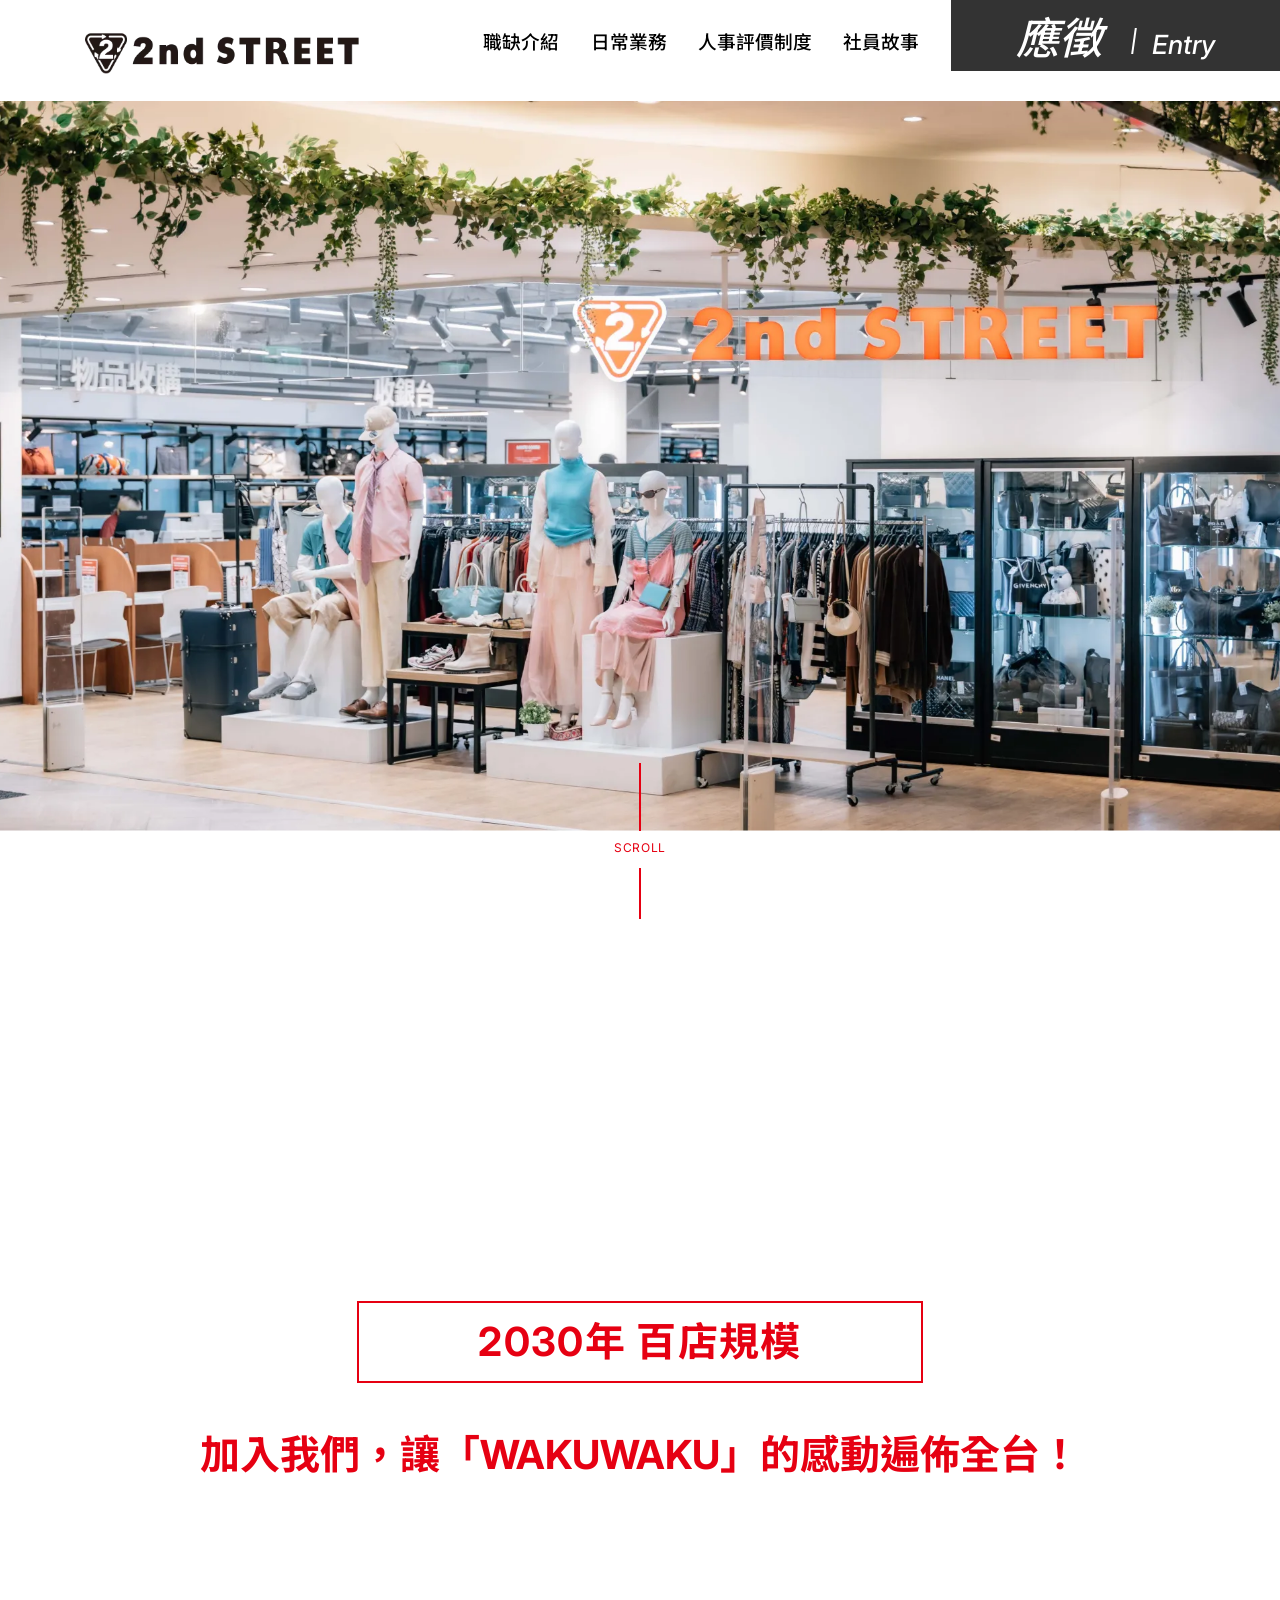
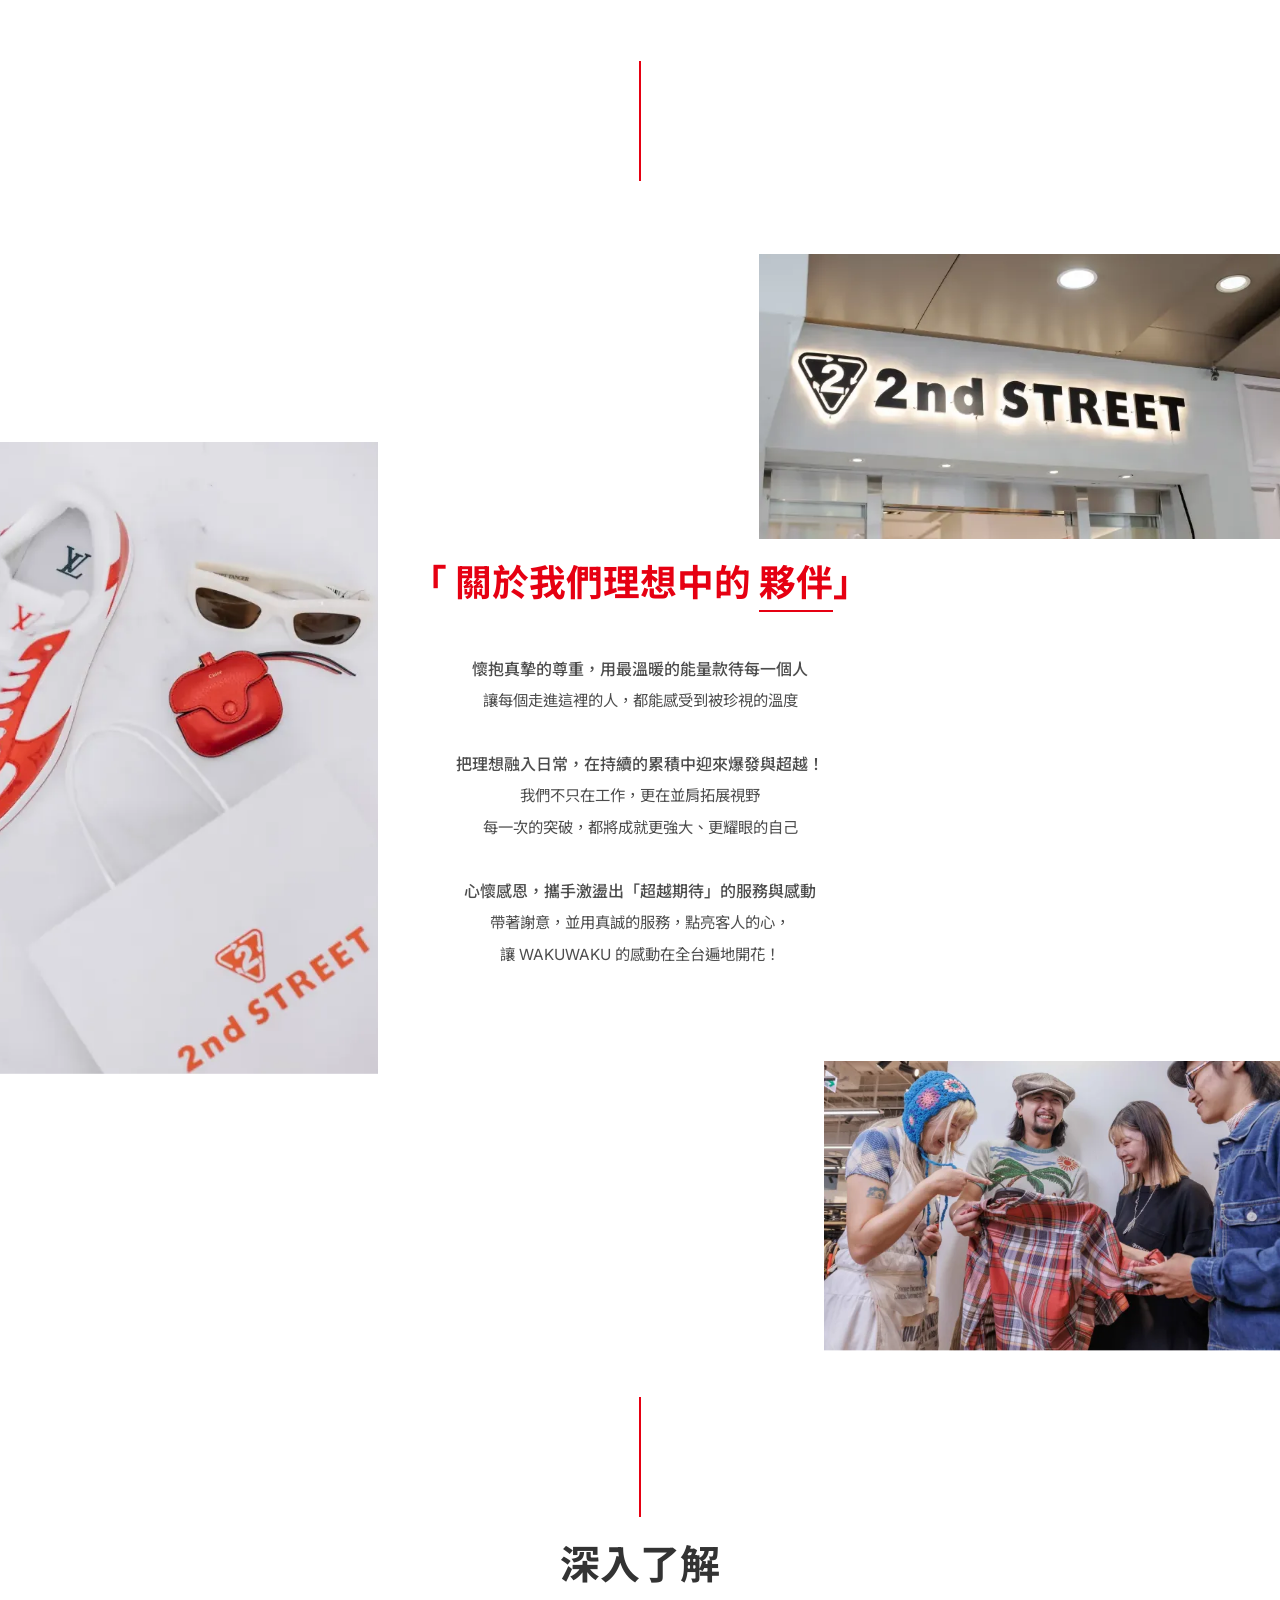
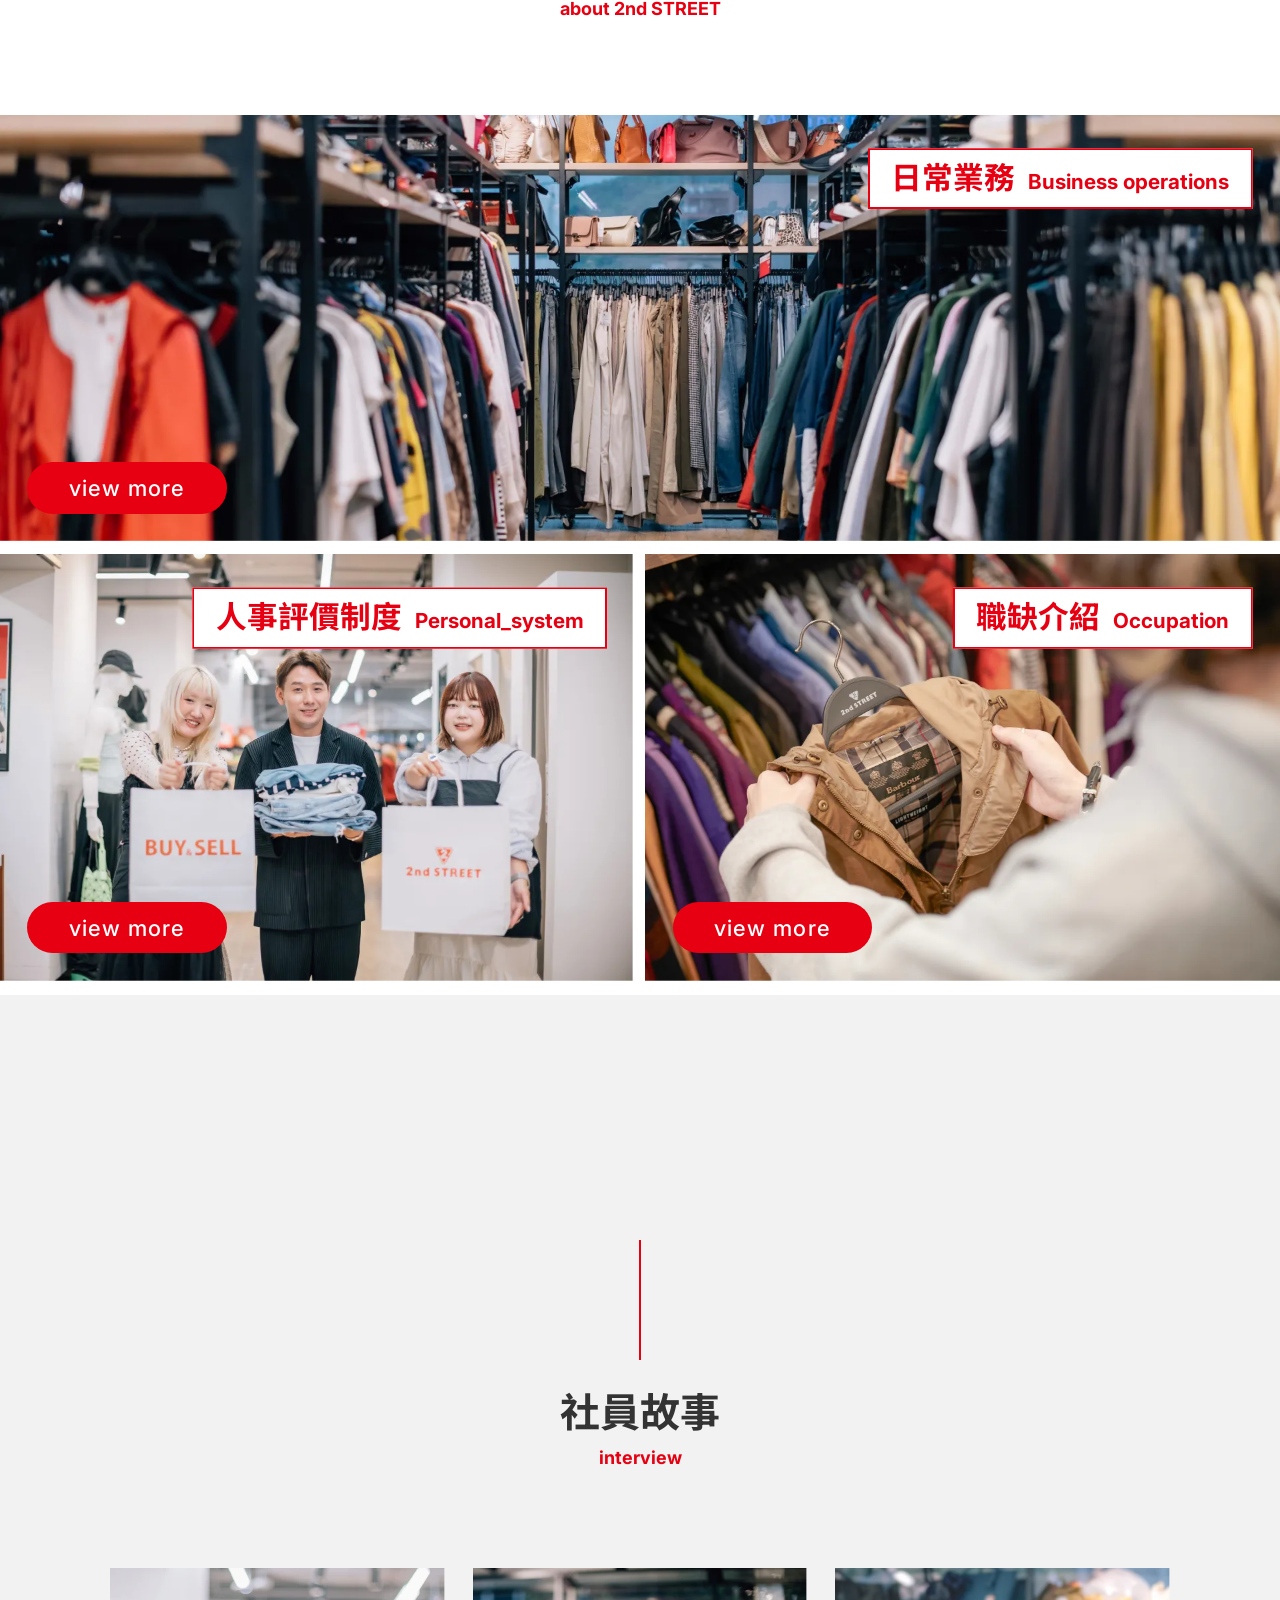
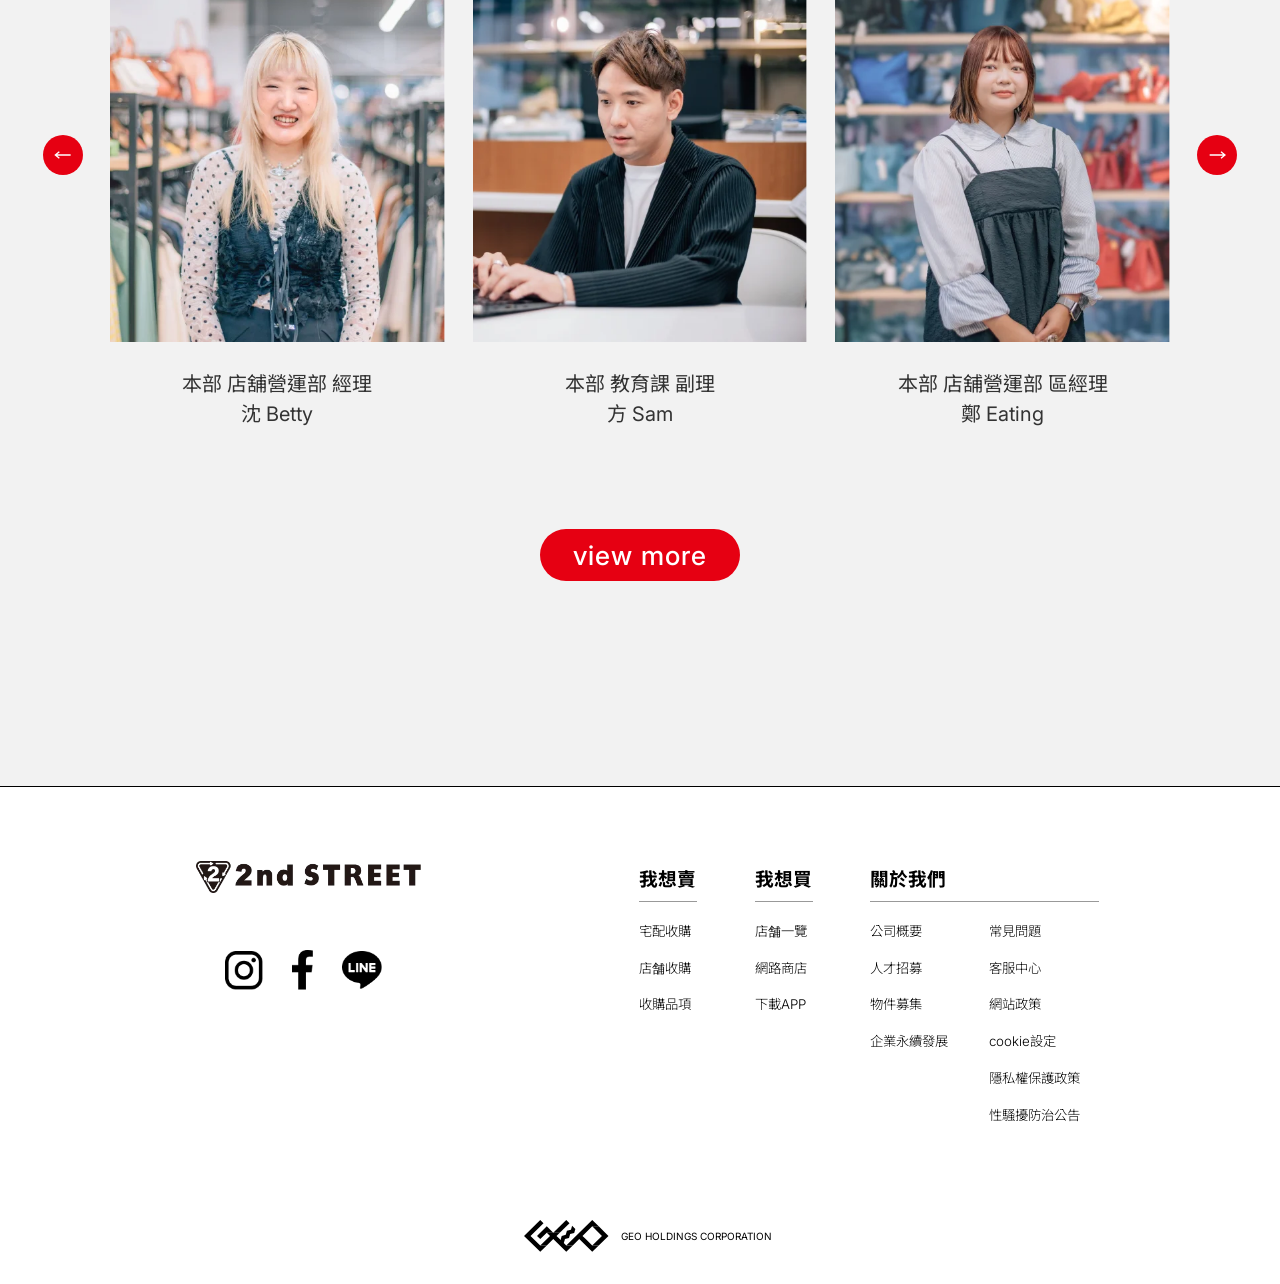
==== index.html @ 85112072 "feat: 社員故事更新素材——首頁改直式人像卡、stories 改具名橫式圖 - 首頁社員故事卡改用 index/interview-{betty,sam,eating,aaren}.webp（直式" ====
<!DOCTYPE html>
<html lang="zh-TW">
<head>
    <meta charset="UTF-8">
    <meta name="viewport" content="width=device-width, initial-scale=1.0">
    <meta name="description" content="加入2ndSTREET團隊，一起創造時尚的未來。我們致力於提供優質的服裝選擇和卓越的客戶體驗。">
    <meta name="keywords" content="2ndSTREET, 時尚, 服裝, 招聘, 工作機會">

    <!-- Open Graph Tags -->
    <meta property="og:type" content="website">
    <meta property="og:title" content="加入2ndSTREET團隊 - 一起創造時尚的未來">
    <meta property="og:description" content="加入2ndSTREET團隊，一起創造時尚的未來。我們致力於提供優質的服裝選擇和卓越的客戶體驗。">
    <meta property="og:image" content="assets/images/hero/team.webp">

    <!-- Title -->
    <title>加入2ndSTREET團隊 - 一起創造時尚的未來</title>

    <!-- Stylesheets -->
    <link rel="preconnect" href="https://fonts.googleapis.com">
    <link rel="preconnect" href="https://fonts.gstatic.com" crossorigin>
    <link href="https://fonts.googleapis.com/css2?family=Inter:wght@300;400;500;700;900&family=Noto+Sans+TC:wght@300;400;500;700;900&display=swap" rel="stylesheet">
    <link rel="stylesheet" href="css/style.css">
</head>
<body>
    <!-- Header -->
    <header class="header">
        <div class="container">
            <a href="index.html" class="logo">
                <img src="assets/images/logo.webp" alt="2nd STREET">
            </a>

            <button class="menu-toggle" aria-label="開啟選單" aria-expanded="false">
                <span></span>
                <span></span>
                <span></span>
            </button>

            <nav class="nav-menu">
                <a href="job-intro.html" class="nav-link">職缺介紹</a>
                <a href="daily-work.html" class="nav-link">日常業務</a>
                <a href="evaluation.html" class="nav-link">人事評價制度</a>
                <a href="stories.html" class="nav-link">社員故事</a>
                <a href="https://www.104.com.tw/company/1a2x6bl42j" class="nav-link nav-menu__entry" target="_blank" rel="noopener noreferrer">應徵｜Entry</a>
                <div class="nav-menu__social">
                    <a href="https://www.instagram.com/2ndstreet_taiwan/" aria-label="Instagram" target="_blank" rel="noopener noreferrer">
                        <img src="assets/images/social/ig.webp" alt="Instagram" width="55" height="55" loading="lazy">
                    </a>
                    <a href="https://www.facebook.com/2ndSTREET.TAIWAN/" aria-label="Facebook" target="_blank" rel="noopener noreferrer">
                        <img src="assets/images/social/fb.webp" alt="Facebook" height="55" loading="lazy">
                    </a>
                    <a href="https://page.line.me/062zihqb?openQrModal=true" aria-label="LINE" target="_blank" rel="noopener noreferrer">
                        <img src="assets/images/social/line.webp" alt="LINE" width="55" height="55" loading="lazy">
                    </a>
                </div>
            </nav>

            <a href="https://www.104.com.tw/company/1a2x6bl42j" class="entry-btn" target="_blank" rel="noopener noreferrer" aria-label="應徵 Entry">
                <span class="entry-btn__ch">應徵</span>
                <span class="entry-btn__divider"></span>
                <span class="entry-btn__en">Entry</span>
            </a>
        </div>
    </header>

    <!-- Menu Overlay -->
    <div class="menu-overlay"></div>

    <!-- Main Content -->
    <main>
        <!-- Hero Section -->
        <section class="hero">
            <div class="hero-slider">
                <div class="hero-slides">
                    <div class="hero-slide active">
                        <div class="hero-image">
                            <img src="assets/images/hero/team.webp" alt="2nd STREET 團隊工作照" loading="eager">
                        </div>
                    </div>
                    <div class="hero-slide">
                        <div class="hero-image">
                            <img src="assets/images/hero/hero1.webp" alt="2nd STREET 招募資訊" loading="lazy">
                        </div>
                    </div>
                </div>

                <!-- 左右箭頭 -->
                <button class="hero-arrow hero-arrow--prev" aria-label="上一張">
                    <svg width="24" height="24" viewBox="0 0 24 24" fill="none">
                        <path d="M15 18L9 12L15 6" stroke="currentColor" stroke-width="2" stroke-linecap="round" stroke-linejoin="round"/>
                    </svg>
                </button>
                <button class="hero-arrow hero-arrow--next" aria-label="下一張">
                    <svg width="24" height="24" viewBox="0 0 24 24" fill="none">
                        <path d="M9 18L15 12L9 6" stroke="currentColor" stroke-width="2" stroke-linecap="round" stroke-linejoin="round"/>
                    </svg>
                </button>

                <!-- 指示點 -->
                <div class="hero-dots">
                    <button class="hero-dot active" aria-label="第 1 張"></button>
                    <button class="hero-dot" aria-label="第 2 張"></button>
                </div>
            </div>
        </section>

        <!-- Scroll Indicator -->
        <div class="hero-indicator">
            <span class="scroll-text">SCROLL</span>
            <div class="scroll-line"></div>
        </div>

        <!-- Recruitment Highlight -->
        <section class="recruitment-highlight">
            <div class="container">
                <div class="highlight-box fade-in-up">
                    <h2 class="highlight-title">2030年 百店規模</h2>
                </div>

                <div class="highlight-content fade-in-up">
                    <h3 class="highlight-heading">加入我們，<br class="m-br">讓「WAKUWAKU」的感動<br class="m-br">遍佈全台！</h3>
                </div>
            </div>
            <div class="highlight-divider" aria-hidden="true"></div>
        </section>

        <!-- About Section (Brand Philosophy Collage) -->
        <section class="about-section">
            <div class="about-collage">
                <!-- Left tall vertical shoes image -->
                <figure class="about-collage__image about-collage__image--shoes ms-img">
                    <img src="assets/images/index/index2.webp" alt="2nd STREET 店內球鞋選品" loading="lazy">
                </figure>

                <!-- Right-top store sign image -->
                <figure class="about-collage__image about-collage__image--sign ms-img">
                    <img src="assets/images/index/index1.webp" alt="2nd STREET 店鋪外觀" loading="lazy">
                </figure>

                <!-- Section heading with red underline under 夥伴 -->
                <div class="about-collage__heading">
                    <h2 class="about-collage__title title-rise"><span>「&nbsp;關於我們理想中的&nbsp;<span class="about-collage__title-underline">夥伴</span>」</span></h2>
                </div>

                <!-- Brand philosophy text -->
                <div class="about-collage__text ms-fade">
                    <div class="about-collage__group">
                        <p class="about-collage__paragraph about-collage__paragraph--lead">懷抱真摯的尊重，<br class="m-br">用最溫暖的能量款待每一個人</p>
                        <p class="about-collage__paragraph">讓每個走進這裡的人，<br class="m-br">都能感受到被珍視的溫度</p>
                    </div>

                    <div class="about-collage__group">
                        <p class="about-collage__paragraph about-collage__paragraph--lead">把理想融入日常，<br class="m-br">在持續的累積中迎來爆發與超越！</p>
                        <p class="about-collage__paragraph">我們不只在工作，<br class="m-br">更在並肩拓展視野</p>
                        <p class="about-collage__paragraph">每一次的突破，<br class="m-br">都將成就更強大、更耀眼的自己</p>
                    </div>

                    <div class="about-collage__group">
                        <p class="about-collage__paragraph about-collage__paragraph--lead">心懷感恩，攜手激盪出「超越期待」的服務與感動</p>
                        <p class="about-collage__paragraph">帶著謝意，並用真誠的服務，點亮客人的心，</p>
                        <p class="about-collage__paragraph">讓&nbsp;WAKUWAKU&nbsp;的感動在全台遍地開花！</p>
                    </div>
                </div>

                <!-- Right-bottom group photo -->
                <figure class="about-collage__image about-collage__image--group ms-img">
                    <img src="assets/images/index/index3.webp" alt="2nd STREET 團隊夥伴" loading="lazy">
                </figure>
            </div>
        </section>

        <!-- Deep Dive Title Section -->
        <section class="deep-dive-title">
            <div class="highlight-line"></div>
            <div class="container fade-in-down">
                <h2 class="section-title">深入了解</h2>
                <p class="section-subtitle">about 2nd STREET</p>
            </div>
        </section>

        <!-- Deep Dive Images Section -->
        <section class="deep-dive-images">
            <!-- First Row: Single Large Image (Full Bleed) -->
            <a href="daily-work.html" class="image-single fade-in-up">
                <img src="assets/images/index/index4.webp" alt="日常業務 Business operations" loading="lazy">
                <span class="image-label">
                    <span class="image-label__zh">日常業務</span>
                    <span class="image-label__en">Business operations</span>
                </span>
                <span class="image-view-more">view more</span>
            </a>

            <!-- Second Row: Two Images Side by Side (Full Bleed) -->
            <div class="images-grid-two">
                <a href="evaluation.html" class="image-item fade-in-up">
                    <img src="assets/images/index/index5.webp" alt="人事評價制度 Personal_system" loading="lazy">
                    <span class="image-label">
                        <span class="image-label__zh">人事評價制度</span>
                        <span class="image-label__en">Personal_system</span>
                    </span>
                    <span class="image-view-more">view more</span>
                </a>
                <a href="job-intro.html" class="image-item fade-in-up">
                    <img src="assets/images/index/index6.webp" alt="職缺介紹 Occupation" loading="lazy">
                    <span class="image-label">
                        <span class="image-label__zh">職缺介紹</span>
                        <span class="image-label__en">Occupation</span>
                    </span>
                    <span class="image-view-more">view more</span>
                </a>
            </div>
        </section>

        <!-- Staff Stories Section -->
        <section class="staff-stories-section">
            <div class="highlight-line"></div>
            <div class="container">
                <h2 class="section-title fade-in-down">社員故事</h2>
                <p class="section-subtitle fade-in-down">interview</p>

                <div class="staff-carousel">
                <div class="staff-grid">
                    <!-- Staff Card 1 -->
                    <a href="betty.html" class="card staff-card fade-in-up">
                        <div class="card-image">
                            <img src="assets/images/index/interview-betty.webp" alt="本部 店舖營運部 經理 沈 Betty" loading="lazy">
                        </div>
                        <div class="card-content">
                            <h3 class="card-title">本部 店舖營運部 經理</h3>
                            <p class="card-role">沈 Betty</p>
                        </div>
                    </a>

                    <!-- Staff Card 2 -->
                    <a href="sam.html" class="card staff-card fade-in-up">
                        <div class="card-image">
                            <img src="assets/images/index/interview-sam.webp" alt="本部 教育課 副理 方 Sam" loading="lazy">
                        </div>
                        <div class="card-content">
                            <h3 class="card-title">本部 教育課 副理</h3>
                            <p class="card-role">方 Sam</p>
                        </div>
                    </a>

                    <!-- Staff Card 3 -->
                    <a href="eating.html" class="card staff-card fade-in-up">
                        <div class="card-image">
                            <img src="assets/images/index/interview-eating.webp" alt="本部 店舖營運部 區經理 鄭 Eating" loading="lazy">
                        </div>
                        <div class="card-content">
                            <h3 class="card-title">本部 店舖營運部 區經理</h3>
                            <p class="card-role">鄭 Eating</p>
                        </div>
                    </a>

                    <!-- Staff Card 4 -->
                    <a href="aaren.html" class="card staff-card fade-in-up">
                        <div class="card-image">
                            <img src="assets/images/index/interview-aaren.webp" alt="香港事業部 區經理 黃 Aaren" loading="lazy">
                        </div>
                        <div class="card-content">
                            <h3 class="card-title">香港事業部 區經理</h3>
                            <p class="card-role">黃 Aaren</p>
                        </div>
                    </a>
                </div>

                <button type="button" class="staff-nav staff-nav--prev" aria-label="上一位社員">
                    <svg viewBox="0 0 26 12" aria-hidden="true"><path d="M25 6H2M8 1 2 6l6 5" fill="none" stroke="currentColor" stroke-width="2"/></svg>
                </button>
                <button type="button" class="staff-nav staff-nav--next" aria-label="下一位社員">
                    <svg viewBox="0 0 26 12" aria-hidden="true"><path d="M1 6h23M18 1l6 5-6 5" fill="none" stroke="currentColor" stroke-width="2"/></svg>
                </button>
                </div>

                <div class="section-cta fade-in">
                    <a href="stories.html" class="btn btn-secondary">view more</a>
                </div>
            </div>
        </section>
    </main>

    <!-- Footer -->
    <footer class="footer">
        <div class="container">
            <div class="footer-content">
                <div class="footer-brand">
                    <img src="assets/images/logo.webp" alt="2nd STREET" class="footer-logo">
                    <div class="footer-social">
                        <a href="https://www.instagram.com/2ndstreet_taiwan/" aria-label="Instagram" class="social-icon" target="_blank" rel="noopener noreferrer">
                            <img src="assets/images/social/ig.webp" alt="Instagram" width="40" height="40">
                        </a>
                        <a href="https://www.facebook.com/2ndSTREET.TAIWAN/" aria-label="Facebook" class="social-icon" target="_blank" rel="noopener noreferrer">
                            <img src="assets/images/social/fb.webp" alt="Facebook" width="40" height="40">
                        </a>
                        <a href="https://page.line.me/062zihqb?openQrModal=true" aria-label="LINE" class="social-icon" target="_blank" rel="noopener noreferrer">
                            <img src="assets/images/social/line.webp" alt="LINE" width="40" height="40">
                        </a>
                    </div>
                </div>

                <div class="footer-grid">
                    <!-- 我想賣 -->
                    <div class="footer-column">
                        <h4>我想賣</h4>
                        <ul>
                            <li><a href="https://store.2ndstreet.com.tw/v2/activity/28423" target="_blank" rel="noopener noreferrer">宅配收購</a></li>
                            <li><a href="https://2ndstreet.com.tw/service/sell.html" target="_blank" rel="noopener noreferrer">店舗收購</a></li>
                            <li><a href="https://2ndstreet.com.tw/service/tips.html" target="_blank" rel="noopener noreferrer">收購品項</a></li>
                        </ul>
                    </div>

                    <!-- 我想買 -->
                    <div class="footer-column">
                        <h4>我想買</h4>
                        <ul>
                            <li><a href="https://2ndstreet.com.tw/shop/" target="_blank" rel="noopener noreferrer">店舗一覽</a></li>
                            <li><a href="https://store.2ndstreet.com.tw/?lang=zh-TW" target="_blank" rel="noopener noreferrer">網路商店</a></li>
                            <li><a href="#">下載APP</a></li>
                        </ul>
                    </div>

                    <!-- 關於我們（單欄，內部 grid：超過四項換到第二行清單） -->
                    <div class="footer-column footer-column--about">
                        <h4>關於我們</h4>
                        <ul class="footer-links-grid">
                            <li><a href="#">公司概要</a></li>
                            <li><a href="https://www.104.com.tw/company/1a2x6bl42j" target="_blank" rel="noopener noreferrer">人才招募</a></li>
                            <li><a href="#">物件募集</a></li>
                            <li><a href="https://2ndstreet.com.tw/sustainability/" target="_blank" rel="noopener noreferrer">企業永續發展</a></li>
                            <li><a href="https://2ndstreet.com.tw/faq/" target="_blank" rel="noopener noreferrer">常見問題</a></li>
                            <li><a href="https://2ndstreet.com.tw/inquiry/" target="_blank" rel="noopener noreferrer">客服中心</a></li>
                            <li><a href="https://2ndstreet.com.tw/sitepolicy/" target="_blank" rel="noopener noreferrer">網站政策</a></li>
                            <li><a href="#">cookie設定</a></li>
                            <li><a href="https://2ndstreet.com.tw/privacy/" target="_blank" rel="noopener noreferrer">隱私權保護政策</a></li>
                            <li><a href="https://2ndstreet.com.tw/sexualharassment/" target="_blank" rel="noopener noreferrer">性騷擾防治公告</a></li>
                        </ul>
                    </div>
                </div>
            </div>

            <div class="footer-bottom">
                <img src="assets/images/geo-logo.svg" alt="GEO" class="geo-logo" width="68" height="26">
                <p>GEO HOLDINGS CORPORATION</p>
            </div>
        </div>
    </footer>

    <!-- Scripts -->
    <script src="js/main.js"></script>
</body>
</html>
---- css/style.css ----
/* ========================================
   CSS Reset & Base Styles
   ======================================== */

* {
    margin: 0;
    padding: 0;
    box-sizing: border-box;
}

:root {
    /* Colors - Primary Palette */
    --color-primary: #000000;
    --color-secondary: #E60012;
    --color-accent: #FFFFFF;
    --color-gray-light: #F5F5F5;
    --color-gray-dark: #666666;
    --color-ink: #333333;
    
    /* Text Colors */
    --text-primary: #000000;
    --text-secondary: #666666;
    --text-inverse: #FFFFFF;
    --text-accent: #E60012;
    
    /* Background Colors */
    --bg-primary: #FFFFFF;
    --bg-secondary: #F5F5F5;
    --bg-dark: #000000;
    --bg-accent: #E60012;
    
    /* Border Colors */
    --border-color: #E0E0E0;
    --border-accent: #E60012;
    
    /* Spacing - MUST use px, not rem */
    --spacing-xs: 8px;
    --spacing-sm: 16px;
    --spacing-md: 24px;
    --spacing-lg: 48px;
    --spacing-xl: 80px;
    --spacing-2xl: 120px;
    
    /* Typography */
    --font-size-xs: 12px;
    --font-size-sm: 14px;
    --font-size-base: 16px;
    --font-size-lg: 20px;
    /* ponytail: 標題級距用 clamp 自適應，內文級（xs~lg）固定即可 */
    --font-size-xl: clamp(20px, 3vw, 28px);
    --font-size-2xl: clamp(28px, 4.5vw, 40px);
    --font-size-3xl: clamp(32px, 6vw, 56px);
    --font-family-base: "Inter", "Noto Sans TC", -apple-system, BlinkMacSystemFont, "Segoe UI", "Noto Sans JP", sans-serif;
    
    /* Shadows */
    --shadow-sm: 0 2px 4px rgba(0, 0, 0, 0.1);
    --shadow-md: 0 4px 8px rgba(0, 0, 0, 0.15);
    --shadow-lg: 0 8px 16px rgba(0, 0, 0, 0.2);
    
    /* Border Radius */
    --radius-sm: 4px;
    --radius-md: 8px;
    --radius-lg: 12px;
    --radius-full: 9999px;
    
    /* Transitions */
    --transition-fast: 0.2s ease;
    --transition-base: 0.3s ease;
    --transition-slow: 0.5s ease;
}

/* ========================================
   Base Styles
   ======================================== */

html {
    font-size: 16px;
    scroll-behavior: smooth;
}

body {
    font-family: var(--font-family-base);
    font-size: var(--font-size-base);
    line-height: 1.6;
    color: var(--text-primary);
    background-color: var(--bg-primary);
    overflow-x: hidden;
}

img {
    max-width: 100%;
    height: auto;
    display: block;
}

a {
    text-decoration: none;
    color: inherit;
    transition: var(--transition-base);
}

ul,
ol {
    list-style: none;
}

/* ========================================
   Layout - Container
   ======================================== */

.container {
    width: 100%;
    max-width: 1180px;
    margin: 0 auto;
    padding: 0 var(--spacing-md);
}

@media (min-width: 768px) {
    .container {
        padding: 0 var(--spacing-lg);
    }
}

@media (min-width: 1024px) {
    .container {
        width: min(1180px, 100%);
        padding: 0 var(--spacing-xl);
    }
}

/* ========================================
   Header & Navigation
   ======================================== */

.header {
    position: sticky;
    top: 0;
    background: var(--bg-primary);
    color: var(--text-primary);
    z-index: 1002;
    box-shadow: var(--shadow-sm);
}

.header .container {
    position: relative;
    display: flex;
    align-items: center;
    justify-content: space-between;
    height: 70px;
    padding-top: var(--spacing-sm);
    padding-bottom: var(--spacing-sm);
}

.logo {
    display: flex;
    align-items: center;
    max-width: 160px;
}

.logo img {
    width: 100%;
    max-width: 160px;
    height: auto;
}

/* 桌機版（≥1024px）：依 1920 設計稿等比呈現（1px = 100/1920 vw） */
@media (min-width: 1024px) {
    .header {
        /* 設計稿白帶總高 152：應徵鈕高 106＋鈕下留白 46（首圖緊貼 header） */
        height: min(7.9167vw, 152px);
        box-shadow: none;
    }

    .header .container {
        position: relative;
        min-height: 0;
        padding: 0;
        width: 100%;
        max-width: none;
        height: 100%;
        margin: 0;
    }

    .logo {
        position: absolute;
        left: min(6.6667vw, 128px);
        top: min(4.1667vw, 80px);
        transform: translateY(-50%);
        max-width: min(21.3542vw, 410px);
    }

    .logo img {
        width: 100%;
        max-width: min(21.3542vw, 410px);
        height: auto;
    }
}

/* 漢堡選單按鈕 */
.menu-toggle {
    display: flex;
    flex-direction: column;
    gap: 6px;
    padding: 8px;
    cursor: pointer;
    background: transparent;
    border: none;
}

.menu-toggle span {
    display: block;
    width: 24px;
    height: 2px;
    background: var(--color-primary);
    transition: var(--transition-base);
}

.menu-toggle.active span:nth-child(1) {
    transform: rotate(45deg) translate(5px, 5px);
}

.menu-toggle.active span:nth-child(2) {
    opacity: 0;
}

.menu-toggle.active span:nth-child(3) {
    transform: rotate(-45deg) translate(7px, -6px);
}

@media (min-width: 1024px) {
    .menu-toggle {
        display: none;
    }
}

/* 導航選單 */
.nav-menu {
    display: none;
    position: fixed;
    top: 70px;
    right: -100%;
    width: 80%;
    max-width: 300px;
    height: calc(100vh - 70px);
    background: #ffffff;
    flex-direction: column;
    gap: var(--spacing-md);
    padding: var(--spacing-lg) var(--spacing-md);
    transition: right var(--transition-base);
    overflow-y: auto;
    z-index: 1001;
    box-shadow: -4px 0 12px rgba(0, 0, 0, 0.15);
}

/* 遮罩層 */
.menu-overlay {
    display: none;
    position: fixed;
    top: 70px;
    left: 0;
    width: 100%;
    height: calc(100vh - 70px);
    background: rgba(0, 0, 0, 0.5);
    z-index: 1000;
    transition: opacity var(--transition-base);
}

.menu-overlay.active {
    display: block;
}

.nav-menu.active {
    display: flex;
    right: 0;
}

.nav-link {
    position: relative;
    font-size: var(--font-size-base);
    font-weight: 700;
    color: #000000;
    transition: color var(--transition-fast);
    padding: var(--spacing-xs) 0;
}

.nav-link::after {
    content: '';
    position: absolute;
    bottom: -7px;
    left: 0;
    width: 0;
    height: 2px;
    background: var(--color-secondary);
    transition: width var(--transition-base);
}

.nav-link:hover {
    color: var(--color-secondary);
}

.nav-link:hover::after {
    width: 100%;
}

@media (min-width: 1024px) {
    .nav-menu {
        display: flex;
        position: absolute;
        top: min(3.3333vw, 64px);
        transform: translateY(-50%);
        flex-direction: row;
        align-items: center;
        gap: min(2.4479vw, 47px);
        width: auto;
        max-width: none;
        height: auto;
        padding: 0;
        background: transparent;
        transition: none;
        /* 最後一項右緣距應徵鈕左緣 47px（1920-1379=541） */
        right: min(28.1771vw, 541px);
        box-shadow: none;
    }

    .nav-link {
        font-size: min(1.4583vw, 28px);
        font-weight: 500;
        white-space: nowrap;
        letter-spacing: 0;
        line-height: 1.2;
        color: #000;
        padding: 0;
    }

    .nav-menu__entry {
        display: none;
    }
}

/* 應徵 Entry 按鈕（header 右上，僅桌機顯示） */
.entry-btn {
    display: none;
}

@media (min-width: 1024px) {
    .entry-btn {
        position: absolute;
        top: 0;
        right: 0;
        display: flex;
        align-items: center;
        justify-content: center;
        width: min(25.7292vw, 494px);
        height: min(5.5208vw, 106px);
        background: var(--color-ink);
        color: var(--text-inverse);
        transition: background var(--transition-base);
    }

    .entry-btn:hover {
        background: #1a1a1a;
    }

    .entry-btn__ch {
        font-family: "Noto Sans TC", sans-serif;
        font-size: min(3.375vw, 64.8px);
        font-weight: 500;
        font-style: italic;
        line-height: 1;
    }

    .entry-btn__divider {
        position: relative;
        top: min(0.4167vw, 8px);
        width: 2px;
        height: min(2.0313vw, 39px);
        margin-left: min(2.3958vw, 46px);
        margin-right: min(1.3542vw, 26px);
        background: var(--text-inverse);
        opacity: 1;
        transform: skewX(-8deg);
    }

    .entry-btn__en {
        /* 與「應徵」基線對齊（設計稿非垂直置中） */
        position: relative;
        top: min(0.6771vw, 13px);
        font-size: min(2.0625vw, 39.6px);
        font-weight: 500;
        font-style: italic;
        line-height: 1;
    }
}

/* ========================================
   Buttons
   ======================================== */

.btn {
    display: inline-block;
    padding: 12px 32px;
    font-size: var(--font-size-base);
    font-weight: 500;
    text-align: center;
    border-radius: var(--radius-md);
    transition: all var(--transition-base);
    cursor: pointer;
}

.btn-primary {
    background: #333333;
    color: var(--text-inverse);
}

.btn-primary:hover {
    background: #1a1a1a;
    transform: translateY(-2px);
    box-shadow: var(--shadow-md);
}

.btn-primary:active {
    transform: translateY(0);
}

.btn-outline {
    background: transparent;
    color: var(--color-secondary);
    border: 2px solid var(--color-secondary);
}

.btn-outline:hover {
    background: var(--color-secondary);
    color: var(--text-inverse);
}

/* ========================================
   Footer
   ======================================== */
.footer {
    background: var(--bg-primary);
    color: var(--color-ink);
    padding: 120px 0 64px;
    margin-top: 0;
    border-top: 1px solid #000;
}

.footer-content {
    display: grid;
    gap: var(--spacing-lg);
    margin-bottom: var(--spacing-lg);
}

/* 桌機：footer 內容區固定寬度 */
@media (min-width: 1024px) {
    .footer .container {
        width: min(1180px, 100%);
    }
}

/* ponytail: RWD 僅初步處理——設計稿只有 1920 桌機版，<1200 直接堆疊，之後有行動版設計稿再重做 */
@media (min-width: 1200px) {
    .footer-content {
        /* 左 logo 區彈性、右連結欄群靠右（設計稿欄群位於 x≈958–1650，gap 由彈性欄吸收） */
        grid-template-columns: 1fr auto;
        gap: var(--spacing-xl);
        align-items: start;
    }
}

.footer-section h3,
.footer-section h4 {
    font-size: var(--font-size-lg);
    margin-bottom: var(--spacing-sm);
    color: var(--text-inverse);
}

.footer-section p {
    font-size: var(--font-size-sm);
    color: rgba(255, 255, 255, 0.7);
    line-height: 1.8;
}

.social-links {
    display: flex;
    gap: var(--spacing-sm);
    margin-top: var(--spacing-sm);
}

.social-links a {
    display: flex;
    align-items: center;
    justify-content: center;
    width: 40px;
    height: 40px;
    background: var(--bg-secondary);
    border-radius: 50%;
    transition: var(--transition-base);
}

.social-links a:hover {
    background: var(--color-secondary);
    transform: translateY(-2px);
}

.footer-bottom {
    display: flex;
    flex-direction: row;
    align-items: center;
    justify-content: center;
    gap: 8px;
}

.footer-bottom p {
    font-size: var(--font-size-sm);
    color: var(--text-secondary);
}

/* ========================================
   Scroll Fade In Animation
   ======================================== */
/* 文字：由上往下滑入 */
.fade-in-down {
    opacity: 0;
    transform: translateY(-50px);
    transition: opacity 0.8s ease-out, transform 0.8s ease-out;
}

.fade-in-down.is-visible {
    opacity: 1;
    transform: translateY(0);
}

/* 圖片：由下往上放大滑入 */
.fade-in-up {
    opacity: 0;
    transform: translateY(50px) scale(0.9);
    transition: opacity 0.8s ease-out, transform 0.8s ease-out;
}

.fade-in-up.is-visible {
    opacity: 1;
    transform: translateY(0) scale(1);
}

/* 卡片：由上至下展開 */
/* ponytail: 用 mask-size 而非 clip-path —— Chrome 的 IntersectionObserver 會把 clip-path
   算進交集矩形，inset(0 0 100% 0) 使交集為 0 而永遠不觸發 is-visible（Firefox 不會）。 */
.expand-down {
    -webkit-mask-image: linear-gradient(#000, #000);
    mask-image: linear-gradient(#000, #000);
    -webkit-mask-repeat: no-repeat;
    mask-repeat: no-repeat;
    -webkit-mask-size: 100% 0%;
    mask-size: 100% 0%;
    transition: -webkit-mask-size 0.5s ease-out, mask-size 0.5s ease-out;
}

.expand-down.is-visible {
    -webkit-mask-size: 100% 100%;
    mask-size: 100% 100%;
}

/* 標題：文字自遮罩下方浮升（地平線效果，需父層 overflow: hidden） */
/* 觀察外層（內層被 overflow 裁掉時 IntersectionObserver 不會觸發） */
.title-rise {
    overflow: hidden;
}

.title-rise > span {
    display: block;
    transform: translateY(100%);
    opacity: 0;
    transition: transform 0.9s cubic-bezier(0.22, 1, 0.36, 1), opacity 0.9s ease-out;
}

.title-rise.is-visible > span {
    transform: translateY(0);
    opacity: 1;
}

/* 通用淡入（從原位置） */
.fade-in {
    opacity: 0;
    transition: opacity 0.8s ease-out;
}

.fade-in.is-visible {
    opacity: 1;
}

/* ========================================
   Text Animation - Character by Character
   ======================================== */

.char-animation {
    overflow: hidden;
}

.char-animation span {
    display: inline-block;
    transform: translateY(80px);
    opacity: 0;
    transition: 1.3s cubic-bezier(.39, .575, .565, 1);
}

.char-animation.is-visible span {
    transform: translateY(0);
    opacity: 1;
}

/* Stagger delay for each character */
.char-animation.is-visible span:nth-child(1) { transition-delay: 0.05s; }
.char-animation.is-visible span:nth-child(2) { transition-delay: 0.1s; }
.char-animation.is-visible span:nth-child(3) { transition-delay: 0.15s; }
.char-animation.is-visible span:nth-child(4) { transition-delay: 0.2s; }
.char-animation.is-visible span:nth-child(5) { transition-delay: 0.25s; }
.char-animation.is-visible span:nth-child(6) { transition-delay: 0.3s; }
.char-animation.is-visible span:nth-child(7) { transition-delay: 0.35s; }
.char-animation.is-visible span:nth-child(8) { transition-delay: 0.4s; }
.char-animation.is-visible span:nth-child(9) { transition-delay: 0.45s; }
.char-animation.is-visible span:nth-child(10) { transition-delay: 0.5s; }
.char-animation.is-visible span:nth-child(11) { transition-delay: 0.55s; }
.char-animation.is-visible span:nth-child(12) { transition-delay: 0.6s; }
.char-animation.is-visible span:nth-child(13) { transition-delay: 0.65s; }
.char-animation.is-visible span:nth-child(14) { transition-delay: 0.7s; }
.char-animation.is-visible span:nth-child(15) { transition-delay: 0.75s; }
.char-animation.is-visible span:nth-child(16) { transition-delay: 0.8s; }
.char-animation.is-visible span:nth-child(17) { transition-delay: 0.85s; }
.char-animation.is-visible span:nth-child(18) { transition-delay: 0.9s; }
.char-animation.is-visible span:nth-child(19) { transition-delay: 0.95s; }
.char-animation.is-visible span:nth-child(20) { transition-delay: 1s; }
.char-animation.is-visible span:nth-child(21) { transition-delay: 1.05s; }
.char-animation.is-visible span:nth-child(22) { transition-delay: 1.1s; }
.char-animation.is-visible span:nth-child(23) { transition-delay: 1.15s; }
.char-animation.is-visible span:nth-child(24) { transition-delay: 1.2s; }
.char-animation.is-visible span:nth-child(25) { transition-delay: 1.25s; }
.char-animation.is-visible span:nth-child(26) { transition-delay: 1.3s; }
.char-animation.is-visible span:nth-child(27) { transition-delay: 1.35s; }
.char-animation.is-visible span:nth-child(28) { transition-delay: 1.4s; }
.char-animation.is-visible span:nth-child(29) { transition-delay: 1.45s; }
.char-animation.is-visible span:nth-child(30) { transition-delay: 1.5s; }
.char-animation.is-visible span:nth-child(n+31) { transition-delay: 1.55s; }

/* Image animation: slide down with scale */
.fade-in-down-scale {
    opacity: 0;
    transform: translateY(-10.835px) scale(1.2);
    transition: opacity 0.8s ease-out, transform 0.8s ease-out;
}

.fade-in-down-scale.is-visible {
    opacity: 1;
    transform: translateY(0) scale(1);
}

/* ========================================
   About Section 動畫（參考 milkstar.jp BRAND CONCEPT）
   ======================================== */
/* 文字：上浮 60px + 淡入，緩起緩收、延遲 0.4s */
.ms-fade {
    opacity: 0;
    transform: translateY(60px);
    transition: opacity 1.2s cubic-bezier(.39, .575, .565, 1) .4s,
                transform 1.2s cubic-bezier(.39, .575, .565, 1) .4s;
}

.ms-fade.is-visible {
    opacity: 1;
    transform: translateY(0);
}

/* 圖片：容器由下往上放大淡入，內圖放大後持續視差位移 */
.ms-img {
    overflow: hidden;
    opacity: 0;
    transform: translateY(50px) scale(0.9);
    transition: opacity 1s ease-out,
                transform 1s cubic-bezier(.39, .575, .565, 1);
}

.ms-img.is-visible {
    opacity: 1;
    transform: translateY(0) scale(1);
}

/* 標題遮罩上浮，沿用 milkstar 的 1.3s 曲線；padding 避免底線被裁切 */
.about-collage__title.title-rise {
    padding-bottom: 0.5em;
    /* 只需垂直裁切做浮升遮罩；水平放行，避免 nowrap 標題被切掉尾字 */
    overflow: visible clip;
}

.about-collage__title.title-rise > span {
    transition: transform 1.3s cubic-bezier(.39, .575, .565, 1),
                opacity 1.3s cubic-bezier(.39, .575, .565, 1);
}


/* ========================================
   Hero Section
   ======================================== */
.hero {
    position: relative;
    overflow: hidden;
    padding: 0;
}

@media (min-width: 1024px) {
    .hero {
        padding-top: 0;
    }
}

.hero-image {
    width: 100%;
    /* Mobile-first crop; overridden below to match the Figma Desktop_TOP 2 frame (1920 canvas, hero 1926x1085) */
    /* aspect-ratio: 4 / 5; */
}

@media (min-width: 1024px) {
    .hero-image {
        aspect-ratio: 1926 / 1085;
    }
}

.hero-image img {
    object-fit: cover;
    display: block;
    width: 100%;
    height: 100%;
}

/* Hero Slider */
.hero-slider {
    position: relative;
    width: 100%;
    overflow: hidden;
}

.hero-slides {
    position: relative;
    width: 100%;
    display: flex;
    transition: transform 0.6s cubic-bezier(0.4, 0, 0.2, 1);
}

.hero-slide {
    min-width: 100%;
    width: 100%;
    flex-shrink: 0;
    opacity: 0;
    transition: opacity 0.6s ease;
}

.hero-slide.active {
    opacity: 1;
}

/* Hero Arrows */
.hero-arrow {
    position: absolute;
    top: 50%;
    transform: translateY(-50%);
    z-index: 10;
    width: 48px;
    height: 48px;
    background: rgba(255, 255, 255, 0.9);
    border: none;
    border-radius: 50%;
    cursor: pointer;
    display: none; /* 隱藏左右切換按鈕 */
    align-items: center;
    justify-content: center;
    color: var(--color-ink);
    transition: all 0.3s ease;
    box-shadow: 0 2px 8px rgba(0, 0, 0, 0.15);
}

.hero-arrow:hover {
    background: rgba(255, 255, 255, 1);
    box-shadow: 0 4px 12px rgba(0, 0, 0, 0.2);
}

.hero-arrow--prev {
    left: 16px;
}

.hero-arrow--next {
    right: 16px;
}

@media (min-width: 768px) {
    .hero-arrow {
        width: 56px;
        height: 56px;
    }

    .hero-arrow--prev {
        left: 24px;
    }

    .hero-arrow--next {
        right: 24px;
    }
}

@media (min-width: 1024px) {
    .hero-arrow {
        width: 64px;
        height: 64px;
    }

    .hero-arrow--prev {
        left: 40px;
    }

    .hero-arrow--next {
        right: 40px;
    }
}

/* Hero Dots */
.hero-dots {
    position: absolute;
    bottom: 24px;
    left: 50%;
    transform: translateX(-50%);
    z-index: 10;
    display: flex;
    gap: 12px;
}

.hero-dot {
    width: 12px;
    height: 12px;
    border-radius: 50%;
    background: rgba(255, 255, 255, 0.5);
    border: none;
    cursor: pointer;
    transition: all 0.3s ease;
    padding: 0;
}

.hero-dot:hover {
    background: rgba(255, 255, 255, 0.8);
}

.hero-dot.active {
    background: #ffffff;
    width: 32px;
    border-radius: 6px;
}

@media (min-width: 1024px) {
    .hero-dots {
        bottom: 40px;
    }

    .hero-dot {
        width: 14px;
        height: 14px;
    }

    .hero-dot.active {
        width: 40px;
    }
}

.hero-content {
    position: relative;
    z-index: 1;
    text-align: center;
    color: var(--text-inverse);
    padding: var(--spacing-xl) var(--spacing-md);
}

.hero-title {
    font-size: var(--font-size-2xl);
    font-weight: 700;
    margin-bottom: var(--spacing-md);
    line-height: 1.2;
}

@media (min-width: 768px) {
    .hero-title {
        font-size: var(--font-size-3xl);
    }
}

.hero-subtitle {
    font-size: var(--font-size-lg);
    font-weight: 400;
    opacity: 0.9;
}

@media (min-width: 768px) {
    .hero-subtitle {
        font-size: var(--font-size-xl);
    }
}

/* ========================================
   Section Common Styles
   ======================================== */
section {
    padding: var(--spacing-xl) 0;
}

@media (min-width: 1024px) {
    section {
        padding: var(--spacing-2xl) 0;
    }
}

.section-header {
    text-align: center;
    margin-bottom: var(--spacing-xl);
}

.section-title {
    font-size: var(--font-size-xl);
    font-weight: 700;
    margin-bottom: var(--spacing-md);
    color: var(--text-primary);
}

@media (min-width: 768px) {
    .section-title {
        font-size: var(--font-size-2xl);
    }
}

.section-subtitle {
    font-size: var(--font-size-lg);
    color: var(--color-secondary);
}

/* ========================================
   Recruitment Highlight Section
   ======================================== */
.recruitment-highlight {
    text-align: center;
}

@media (min-width: 1024px) {
    .recruitment-highlight {
        width: min(1180px, 100%);
        margin: 0 auto;
    }
}

@media (min-width: 1024px) {
    /* Figma: ~395px gap between the scroll indicator and the vision tagline,
       beyond what the section's own top padding already provides */
    .recruitment-highlight {
        margin-top: 200px;
        padding-bottom: 108px;
    }
}

.highlight-content {
    max-width: 800px;
    margin: 0 auto;
}

@media (min-width: 1024px) {
    .highlight-content {
        max-width: 1289px;
    }
}

.highlight-content p {
    font-size: var(--font-size-lg);
    line-height: 1.8;
    margin-bottom: var(--spacing-lg);
}

.btn-lg {
    padding: 16px 48px;
    font-size: var(--font-size-lg);
}

/* ========================================
   About Section
   ======================================== */
.about-content {
    display: grid;
    gap: var(--spacing-lg);
    align-items: center;
}

@media (min-width: 768px) {
    .about-content {
        grid-template-columns: 2fr 1fr;
        gap: var(--spacing-xl);
    }
}

.about-text p {
    font-size: var(--font-size-base);
    line-height: 1.8;
    margin-bottom: var(--spacing-md);
    color: var(--text-primary);
}

.about-logo {
    text-align: center;
}

.about-logo img {
    max-width: 200px;
    margin: 0 auto;
}

/* ========================================
   Photo Grid Section
   ======================================== */

.daily-photo-grid-section {
    padding: var(--spacing-xl) 0;
    background-color: var(--bg-light);
}

.daily-photo-grid-section .section-header {
    margin-bottom: var(--spacing-xl);
}

.daily-photo-grid-section h2 {
    font-size: clamp(28px, 4.5vw, 2.5rem);
    font-weight: 700;
    line-height: 1.2;
    color: var(--text-primary);
    margin-bottom: var(--spacing-md);
}

.daily-photo-grid-section .section-subtitle {
    font-size: var(--font-size-base);
    color: var(--text-secondary);
    font-weight: 400;
}

/* Photo Grid */
.photo-grid {
    display: grid;
    grid-template-columns: 1fr;
    gap: var(--spacing-md);
    margin: 0;
}

@media (min-width: 768px) {
    .photo-grid {
        grid-template-columns: repeat(2, 1fr);
        gap: var(--spacing-lg);
    }
}

@media (min-width: 1024px) {
    .photo-grid {
        grid-template-columns: repeat(3, 1fr);
        gap: var(--spacing-lg);
    }
}

@media (min-width: 1440px) {
    .photo-grid {
        grid-template-columns: repeat(4, 1fr);
        gap: var(--spacing-lg);
    }
}

/* Photo Item */
.photo-item {
    position: relative;
    overflow: hidden;
    border-radius: 8px;
    background-color: var(--bg-white);
    box-shadow: var(--shadow-sm);
    transition: transform 0.3s ease;
}

.photo-item img {
    display: block;
    width: 100%;
    height: 100%;
    object-fit: cover;
    aspect-ratio: 4 / 3;
}

.photo-item:hover {
    transform: scale(1.05);
}

/* ========================================
   Cards
   ======================================== */
.card {
    background: var(--bg-primary);
    border-radius: var(--radius-lg);
    box-shadow: var(--shadow-sm);
    overflow: hidden;
    transition: all var(--transition-base);
}

.card:hover {
    transform: translateY(-4px);
    box-shadow: var(--shadow-lg);
}

.card-image {
    width: 100%;
    aspect-ratio: 4 / 3;
    overflow: hidden;
    background: var(--bg-secondary);
}

.card-image img {
    width: 100%;
    height: 100%;
    object-fit: cover;
    transition: transform var(--transition-slow);
}

.card:hover .card-image img {
    transform: scale(1.05);
}

.card-content {
    padding: var(--spacing-md);
}

.card-title {
    font-size: 18px;
    font-weight: 400;
    margin-bottom: var(--spacing-xs);
    color: var(--text-secondary);
}

.card-role {
    font-size: 14px;
    color: var(--text-secondary);
    font-weight: 400;
    margin-bottom: var(--spacing-md);
}

@media (min-width: 768px) {
    .card-title {
        font-size: 22px;
    }

    .card-role {
        font-size: 16px;
    }
}

@media (min-width: 1024px) {
    .card-title {
        font-size: var(--font-size-lg);
    }

    .card-role {
        font-size: var(--font-size-sm);
    }
}

.card-text {
    font-size: var(--font-size-base);
    color: var(--text-secondary);
    line-height: 1.8;
}

/* ========================================
   Staff Cards Grid
   ======================================== */
.staff-cards {
    display: grid;
    gap: var(--spacing-lg);
    grid-template-columns: 1fr;
}

@media (min-width: 768px) {
    .staff-cards {
        grid-template-columns: repeat(2, 1fr);
        gap: var(--spacing-xl);
    }
}

.staff-card {
    height: 100%;
    display: flex;
    flex-direction: column;
}

.staff-card .card-content {
    flex: 1;
    display: flex;
    flex-direction: column;
}

.staff-card .card-text {
    flex: 1;
}

/* ========================================
   Page Title Section
   ======================================== */
.page-title {
    padding: var(--spacing-xl) 0;
    background: var(--bg-secondary);
    text-align: center;
}

.page-title h1 {
    font-size: var(--font-size-3xl);
    font-weight: 700;
    margin-bottom: var(--spacing-md);
    color: var(--text-primary);
}

.page-title p {
    font-size: var(--font-size-lg);
    color: var(--text-secondary);
}

/* ========================================
   Job Positions Section
   ======================================== */
.job-positions-section {
    padding: var(--spacing-xl) 0;
}

/* ========================================
   Process Section
   ======================================== */
.process-section {
    padding: var(--spacing-xl) 0;
}

/* ========================================
   Job List
   ======================================== */
.job-list {
    display: grid;
    gap: var(--spacing-xl);
}

.job-item {
    padding: var(--spacing-lg);
    background: var(--bg-primary);
    border: 1px solid var(--border-color);
    border-radius: var(--radius-lg);
    transition: all var(--transition-base);
}

.job-item:hover {
    border-color: var(--border-accent);
    box-shadow: var(--shadow-md);
}

.job-title {
    font-size: var(--font-size-xl);
    font-weight: 700;
    margin-bottom: var(--spacing-sm);
    color: var(--text-primary);
}

.job-tags {
    display: flex;
    gap: var(--spacing-xs);
    margin-bottom: var(--spacing-md);
}

.tag {
    display: inline-block;
    padding: 4px 12px;
    background: var(--bg-secondary);
    color: var(--text-primary);
    font-size: var(--font-size-sm);
    border-radius: var(--radius-sm);
}

.job-description {
    font-size: var(--font-size-base);
    color: var(--text-secondary);
    line-height: 1.8;
    margin-bottom: var(--spacing-md);
}

.job-requirements {
    list-style: none;
    padding: 0;
    margin: 0 0 var(--spacing-lg) 0;
}

.job-requirements li {
    position: relative;
    padding-left: 20px;
    margin-bottom: var(--spacing-xs);
    color: var(--text-secondary);
}

.job-requirements li::before {
    content: '✓';
    position: absolute;
    left: 0;
    color: var(--text-accent);
    font-weight: 700;
}

/* ========================================
   Benefits Grid
   ======================================== */
.benefits-section {
    background: var(--bg-secondary);
}

.benefits-grid {
    display: grid;
    gap: var(--spacing-lg);
    grid-template-columns: 1fr;
}

@media (min-width: 768px) {
    .benefits-grid {
        grid-template-columns: repeat(2, 1fr);
        gap: var(--spacing-xl);
    }
}

@media (min-width: 1024px) {
    .benefits-grid {
        grid-template-columns: repeat(3, 1fr);
    }
}

.benefit-item {
    text-align: center;
    padding: var(--spacing-lg);
    background: var(--bg-primary);
    border-radius: var(--radius-lg);
    transition: all var(--transition-base);
}

.benefit-item:hover {
    transform: translateY(-4px);
    box-shadow: var(--shadow-md);
}

.benefit-icon {
    font-size: clamp(32px, 5vw, 48px);
    margin-bottom: var(--spacing-md);
}

.benefit-item h3 {
    font-size: var(--font-size-lg);
    font-weight: 700;
    margin-bottom: var(--spacing-sm);
    color: var(--text-primary);
}

.benefit-item p {
    font-size: var(--font-size-base);
    color: var(--text-secondary);
    line-height: 1.6;
}

/* ========================================
   Application Process
   ======================================== */
.process-steps {
    display: grid;
    gap: var(--spacing-lg);
    margin-bottom: var(--spacing-2xl);
}

@media (min-width: 768px) {
    .process-steps {
        grid-template-columns: repeat(2, 1fr);
        gap: var(--spacing-xl);
    }
}

@media (min-width: 1024px) {
    .process-steps {
        grid-template-columns: repeat(4, 1fr);
    }
}

.step {
    text-align: center;
}

.step-number {
    width: 64px;
    height: 64px;
    margin: 0 auto var(--spacing-md);
    display: flex;
    align-items: center;
    justify-content: center;
    font-size: var(--font-size-2xl);
    font-weight: 700;
    color: var(--text-inverse);
    background: var(--bg-accent);
    border-radius: 50%;
}

.step-title {
    font-size: var(--font-size-lg);
    font-weight: 700;
    margin-bottom: var(--spacing-sm);
    color: var(--text-primary);
}

.step-description {
    font-size: var(--font-size-base);
    color: var(--text-secondary);
    line-height: 1.6;
}

.cta-section {
    text-align: center;
    padding: var(--spacing-xl);
    background: var(--bg-secondary);
    border-radius: var(--radius-lg);
}

.cta-section h3 {
    font-size: var(--font-size-xl);
    font-weight: 700;
    margin-bottom: var(--spacing-lg);
    color: var(--text-primary);
}

/* ========================================
   Homepage Specific Styles
   ======================================== */

/* Hero Indicator (橫排 SCROLL + 垂直線) */
.hero-indicator {
    position: relative;
    z-index: 2;
    display: flex;
    flex-direction: column;
    align-items: center;
    gap: 12px;
    width: fit-content;
    margin: 0 auto;
    padding: var(--spacing-lg) 0;
    background: transparent;
}

@media (min-width: 1024px) {
    /* Figma: 指標橫跨 hero 圖下緣 ~95px 並向下延伸 ~140px
       (group 93x235 @ y=1142，hero 圖底 y=1237) */
    .hero-indicator {
        margin-top: min(1.1vw, 21.12px);
        padding: 0;
        gap: 16px;
    }
}

.scroll-text {
    font-size: 18px; /* 設計字寬 92、字高 18 */
    font-weight: 400;
    letter-spacing: 5px;
    color: var(--color-secondary);
}

.scroll-line {
    width: 1px;
    height: 60px;
    background-color: var(--color-secondary);
    animation: scrollIndicator 2s infinite;
}

@media (min-width: 1024px) {
    .scroll-line {
        height: 77px;
    }
}

@keyframes scrollIndicator {
    0%, 100% {
        opacity: 0;
        transform: translateY(-20px);
    }
    50% {
        opacity: 1;
        transform: translateY(0);
    }
}

/* Recruitment Highlight Box (白底紅框，紅字置中) */
.highlight-box {
    display: inline-block;
    padding: 12px 32px;
    border: 2px solid var(--color-secondary);
    background: var(--bg-primary);
    margin-bottom: var(--spacing-md);
}

.highlight-title {
    font-size: var(--font-size-lg);
    font-weight: 700;
    color: var(--color-secondary);
    margin: 0;
}

@media (min-width: 768px) {
    .highlight-title {
        font-size: var(--font-size-xl);
    }
}

@media (min-width: 1024px) {
    /* Figma: 盒 844x119 @x=538-1382, y=1772-1891；文字群組 510x56 */
    .highlight-box {
        padding: min(1.2vw, 23.04px) min(8.3vw, 159.4px);
        border-width: 3px;
        margin-bottom: min(4.17vw, 80.06px);
    }

    .highlight-title {
        font-size: min(3.1vw, 59.52px);
        letter-spacing: min(0.3vw, 5.76px);
        line-height: 1.1;
    }
}

.highlight-heading {
    font-size: var(--font-size-xl);
    font-weight: 700;
    color: var(--color-secondary);
    margin: 0 0 var(--spacing-md) 0;
    text-align: center;
}

@media (min-width: 768px) {
    .highlight-heading {
        font-size: var(--font-size-xl);
    }
}

@media (min-width: 1024px) {
    /* Figma: 群組 1289x57 @x=311, y=1971 */
    .highlight-heading {
        font-size: min(3.2vw, 61.44px);
        margin-bottom: 0;
        white-space: nowrap;
        /* Inter 讓整行比容器寬（1920 實寬 ~1372 > 1020）：
           以自身寬度對父層中心置中，溢出才會左右對稱 */
        width: max-content;
        margin-left: 50%;
        transform: translateX(-50%);
    }
}

.highlight-line {
    width: 1px;
    height: 100px;
    background-color: var(--color-secondary);
    margin: var(--spacing-xl) auto;
}

/* Divider below the whole vision tagline group (Figma node 2442:9446) */
.highlight-divider {
    width: 1px;
    height: 100px;
    margin: var(--spacing-xl) auto 0;
    background-color: var(--color-secondary);
}

@media (min-width: 1024px) {
    .highlight-divider {
        height: 180px;
        margin-top: 280px;
    }
}

/* ========================================
   About Section (Brand Philosophy Collage)
   ======================================== */

.about-section {
    padding: var(--spacing-xl) 0;
    background: var(--bg-primary);
}

@media (min-width: 1024px) {
    /* 上：垂直線→拼貼區約 108px；下：拼貼區→深入了解垂直線由該線自身 margin 提供，去除重複內距 */
    .about-section {
        padding-top: 0;
        padding-bottom: 0;
    }
}

/* Collage container: scales proportionally to the 1920px design frame */
.about-collage {
    width: 100%;
    max-width: 1920px;
    margin: 0 auto;
    padding: 0 var(--spacing-md);
    display: flex;
    flex-direction: column;
    gap: var(--spacing-lg);
}

/* Images */
.about-collage__image {
    margin: 0;
    width: 100%;
}

.about-collage__image img {
    display: block;
    width: 100%;
    height: auto;
    object-fit: cover;
}

.about-collage__image--shoes {
    max-width: 360px;
    margin-left: auto;
    margin-right: auto;
}

/* Heading: red title, underline only under 夥伴 */
.about-collage__title {
    margin: 0;
    font-size: var(--font-size-xl);
    font-weight: 700;
    line-height: 1.4;
    color: var(--color-secondary);
    text-align: center;
}

.about-collage__title-underline {
    display: inline-block;
    border-bottom: 4px solid var(--color-secondary);
    padding-bottom: 4px;
}

/* Philosophy text: centered; first line of each group red+larger, rest gray */
.about-collage__text {
    text-align: center;
}

.about-collage__group {
    margin-bottom: var(--spacing-xl);
}

.about-collage__group:last-child {
    margin-bottom: 0;
}

.about-collage__paragraph {
    margin: 0;
    font-size: var(--font-size-sm);
    line-height: 1.9;
    color: #4D4D4D;
}

.about-collage__paragraph--lead {
    font-size: var(--font-size-base);
    font-weight: 700;
    color: #4D4D4D;
    margin-bottom: var(--spacing-xs);
}

/* Desktop: absolute collage matching the 1920 x 1725 design frame */
@media (min-width: 1024px) {
    .about-collage {
        position: relative;
        display: block;
        padding: 0;
        gap: 0;
        /* 內容框：index1 頂 (y=2596.9) → index3 底 (y=4241.9)，高 1645，寬 1920 */
        aspect-ratio: 1920 / 1645;
        container-type: inline-size;
        /* 合照右緣出血超出 1920 畫布，比照 Figma frame 裁切 */
        overflow: hidden;
    }

    .about-collage__image,
    .about-collage__heading,
    .about-collage__text {
        position: absolute;
    }

    .about-collage__image img {
        height: 100%;
    }

    /* 直式球鞋圖，貼左邊緣 (index2 @x=0, y=2879, 567.5x948.8) */
    .about-collage__image--shoes {
        position: sticky;
        left: 0;
        top: 120px;
        width: 29.557%;
        height: 57.678%;
        max-width: none;
        margin: 0;
        overflow: hidden;
    }

    /* 店招圖，右上 (index1 @x=1138.6, y=2596.9, 787.6x427.8) */
    .about-collage__image--sign {
        left: 59.302%;
        top: 0;
        width: 41.021%;
        height: 26.006%;
    }

    /* 合照，右下，右緣出血 (index3 @x=1236.3, y=3806.8, 801x435.1) */
    .about-collage__image--group {
        left: 64.391%;
        top: 73.550%;
        width: 41.719%;
        height: 26.450%;
    }

    /* 標題 (@x=635.5, y=3064.7, 648.7x67.7) */
    .about-collage__heading {
        left: 33.099%;
        top: 28.438%;
        width: 33.786%;
    }

    .about-collage__title {
        font-size: 2.9cqw;
        line-height: 1.3;
        white-space: nowrap; /* 設計稿為單行，防止尾端「」」折行 */
    }

    .about-collage__title-underline {
        border-bottom-width: 0.18cqw; /* ~3.5px */
        padding-bottom: 0.63cqw;      /* ~12px */
    }

    /* 理念文字群組 (@x=651.9, y=3207.5, 615.9x576.5) */
    .about-collage__text {
        left: 33.953%;
        top: 37.119%;
        width: 32.078%;
    }

    .about-collage__group {
        margin-bottom: 2.5cqw;
    }

    .about-collage__paragraph {
        font-size: 1.15cqw;
        line-height: 2;
    }

    .about-collage__paragraph--lead {
        font-size: 1.25cqw;
        margin-bottom: 0.6cqw;
    }
}

/* Explore Section (Single Image) */
.explore-section {
    padding: var(--spacing-xl) 0;
    background-color: var(--bg-primary);
}

.explore-single {
    max-width: 600px;
    margin: 0 auto;
}

.explore-single img {
    width: 100%;
    height: auto;
    object-fit: cover;
    border-radius: var(--radius-md);
}

/* Deep Dive Title Section */
.deep-dive-title {
    padding: 0 0 var(--spacing-lg);
    text-align: center;
}

@media (min-width: 1024px) {
    .deep-dive-title {
        width: min(1180px, 100%);
        margin: 0 auto;
    }
}

.deep-dive-title .highlight-line {
    height: 180px;
}

.deep-dive-title .section-title {
    font-size: clamp(32px, 6vw, 58px);
    font-weight: 700;
    margin: 0 0 var(--spacing-xs);
}

.deep-dive-title .section-subtitle {
    font-size: clamp(18px, 3vw, 29px);
    margin: 0;
}

/* Deep Dive Images Section */
.deep-dive-images {
    padding: 96px 0 21px;
}

@media (min-width: 1024px) {
    .deep-dive-images {
        width: min(1180px, 100%);
        margin: 0 auto;
    }
}

/* First Row: Single Large Image (full-bleed hero photo, 1920x639 design ratio) */
.image-single {
    width: 100%;
    position: relative;
    aspect-ratio: 1920 / 639;
    overflow: hidden;
    display: block;
    text-decoration: none;
}

.image-single img {
    width: 100%;
    height: 100%;
    object-fit: cover;
    display: block;
    transition: transform 0.4s ease;
}

.image-single:hover img {
    transform: scale(1.05);
}

.image-single:hover .image-view-more {
    background-color: #FFFFFF;
    color: var(--color-secondary);
    box-shadow: var(--shadow-md);
}

/* Second Row: Two Images Side by Side (full-bleed, 954x640 design ratio each) */
.images-grid-two {
    display: grid;
    grid-template-columns: 1fr;
    gap: var(--spacing-xs);
    margin-top: var(--spacing-xs);
}

@media (min-width: 768px) {
    .images-grid-two {
        grid-template-columns: repeat(2, 1fr);
        gap: 12px;
        margin-top: 20px;
    }
}

.image-item {
    position: relative;
    aspect-ratio: 954 / 640;
    overflow: hidden;
    display: block;
    text-decoration: none;
}

.image-item img {
    width: 100%;
    height: 100%;
    object-fit: cover;
    display: block;
    transition: transform 0.4s ease;
}

.image-item:hover img {
    transform: scale(1.05);
}

.image-item:hover .image-view-more {
    background-color: #FFFFFF;
    color: var(--color-secondary);
    box-shadow: var(--shadow-md);
}

/* White label tag: overlaid top-right of each photo (Figma) */
.image-label {
    position: absolute;
    top: 8%;
    right: 4.5%;
    left: auto;
    padding: 8px 12px;
    display: flex;
    flex-direction: row;
    align-items: baseline;
    justify-content: center;
    gap: 8px;
    background-color: #FFFFFF;
    border: 2px solid var(--color-secondary);
    z-index: 1;
    line-height: 1.3;
    clip-path: inset(0 100% 0 0);
    transition: clip-path 0.8s cubic-bezier(0.4, 0, 0.2, 1);
}

/* 大圖標籤右緣更貼近畫布邊 (距畫布右 44px ≈ 2.3%) */
.image-single .image-label {
    right: 2.4%;
}

.image-label__zh {
    font-size: 14px;
    font-weight: 700;
    color: var(--color-secondary);
}

.image-label__en {
    font-size: 11px;
    font-weight: 400;
    color: var(--color-secondary);
}

/* Slide in animation for label when parent is visible */
.image-single.is-visible .image-label,
.image-item.is-visible .image-label {
    clip-path: inset(0 0 0 0);
    transition-delay: 0.3s;
}

/* 平板版 */
@media (min-width: 768px) {
    .image-label {
        padding: 10px 20px;
        gap: 10px;
    }

    .image-label__zh {
        font-size: 18px;
    }

    .image-label__en {
        font-size: 14px;
    }

    .image-view-more {
        padding: 10px 30px;
        font-size: 16px;
    }
}

/* 桌機版 */
@media (min-width: 1024px) {
    .image-label {
        padding: 12px 30px;
        gap: 14px;
    }

    .image-label__zh {
        font-size: 24px;
    }

    .image-label__en {
        font-size: 18px;
    }

    .image-view-more {
        padding: 12px 40px;
        font-size: 20px;
    }
}

/* Red pill "view more" button: overlaid bottom-left of each photo (Figma) */
.image-view-more {
    position: absolute;
    bottom: 8%;
    left: 4.1667%;
    right: auto;
    padding: 8px 20px;
    background-color: var(--color-secondary);
    color: #FFFFFF;
    font-size: 12px;
    font-weight: 700;
    line-height: 1;
    letter-spacing: 0.05em;
    text-decoration: none;
    border-radius: var(--radius-full);
    transition: all var(--transition-base);
    display: inline-block;
    z-index: 1;
}

.image-view-more:hover {
    background-color: #FFFFFF;
    color: var(--color-secondary);
    box-shadow: var(--shadow-md);
}

/* Store Gallery (Full Width) */
.store-gallery {
    width: 100%;
    margin: var(--spacing-lg) 0;
}

.gallery-full {
    width: 100%;
    overflow: hidden;
}

.gallery-full img {
    width: 100%;
    height: auto;
    object-fit: cover;
    max-height: 600px;
}

@media (min-width: 768px) {
    .gallery-full img {
        max-height: 400px;
    }
}

/* Recruiting Grid */
.recruiting-grid-section {
    padding: var(--spacing-xl) 0;
}

.recruiting-grid {
    display: grid;
    gap: var(--spacing-md);
}

@media (min-width: 768px) {
    .recruiting-grid {
        grid-template-columns: repeat(2, 1fr);
        gap: var(--spacing-lg);
    }
}

.recruiting-item {
    position: relative;
    overflow: hidden;
    border-radius: var(--radius-md);
}

.recruiting-item img {
    width: 100%;
    height: auto;
    object-fit: cover;
}

.recruiting-badge {
    position: absolute;
    top: 24px;
    left: 24px;
    padding: 8px 24px;
    background-color: var(--bg-accent);
    color: var(--text-inverse);
    font-size: var(--font-size-sm);
    font-weight: 700;
    letter-spacing: 2px;
    z-index: 10;
}

/* Staff Stories Section */
.staff-stories-section {
    padding: 289px 0 300px;
    background-color: #F2F2F2;
    text-align: center;
}

.staff-stories-section .highlight-line {
    height: 180px;
}

.staff-stories-section .section-title {
    font-size: clamp(32px, 6.2vw, 60px);
    font-weight: 700;
    margin: 0;
}

.staff-stories-section .section-subtitle {
    font-size: clamp(18px, 3.2vw, 31px);
}

.staff-grid {
    display: grid;
    gap: var(--spacing-lg);
    margin: var(--spacing-lg) 0;
    grid-template-columns: 1fr;
}

/* ≥1024px：對齊設計稿卡片群組（兩欄同高，整組 1201.7 寬置中，欄距 47px） */
@media (min-width: 1024px) {
    .staff-grid {
        grid-template-columns: repeat(2, 1fr);
        max-width: 1201px;
        margin: 158px auto var(--spacing-lg);
        padding: 0;
        column-gap: 47px;
        align-items: start;
    }
}

.staff-grid .staff-card {
    background: transparent;
    box-shadow: none;
    border-radius: 0;
    color: inherit;
    text-decoration: none;
}

/* 卡片圖：直式 577.3 x 649.2（≈1:1.125） */
.staff-grid .card-image {
    aspect-ratio: 577 / 649;
}

/* 卡片文字：圖下 ~52px，兩行置中 */
.staff-grid .card-content {
    padding: var(--spacing-md) 0 0;
    text-align: center;
}

.staff-grid .card-title {
    font-size: 20px;
    font-weight: 300;
    color: #4D4D4D;
    margin-bottom: var(--spacing-xs);
}

.staff-grid .card-role {
    font-size: 20px;
    font-weight: 300;
    color: #4D4D4D;
    margin-bottom: 0;
}

@media (min-width: 768px) {
    .staff-grid .card-title {
        font-size: 26px;
    }

    .staff-grid .card-role {
        font-size: 26px;
    }
}

@media (min-width: 1024px) {
    .staff-grid .card-title {
        font-size: 32px;
    }

    .staff-grid .card-role {
        font-size: 32px;
    }
}

.section-cta {
    text-align: center;
    margin-top: var(--spacing-xl);
}

/* Secondary Button */
.btn-secondary {
    display: inline-block;
    padding: 14px 48px;
    background-color: var(--bg-accent);
    color: var(--text-inverse);
    font-size: var(--font-size-base);
    font-weight: 700;
    letter-spacing: 1px;
    border: none;
    border-radius: var(--radius-full);
    cursor: pointer;
    transition: var(--transition-base);
}

@media (min-width: 1024px) {
    .btn-secondary {
        padding: 28px 90px;
    }

    /* 社員故事區 view more：目標外觀 298x76、字級 34/weight 400 */
    .staff-stories-section .btn-secondary {
        padding: 21px 72px;
        font-size: 34px;
        font-weight: 400;
        line-height: 1;
    }
}

.btn-secondary:hover {
    background-color: #FFFFFF;
    color: var(--color-secondary);
    box-shadow: var(--shadow-md);
}

/* Footer Enhanced Structure */
.footer-brand {
}

.footer-logo {
    max-width: 270px;
    margin-bottom: var(--spacing-md);
}

.footer-social {
    display: flex;
    gap: 28px;
    margin-top: var(--spacing-lg);
    margin-left: var(--spacing-lg)
}

.footer-social a {
    display: inline-block;
    line-height: 0;
    transition: var(--transition-base);
}

.footer-social a img {
    width: 45px;
    height: 45px;
    object-fit: contain;
}

@media (max-width: 768px) {
    .footer-brand,
    .footer-bottom {
        text-align: center;
    }

    .footer-brand {
        display: flex;
        flex-direction: column;
        align-items: center;
    }

    .footer-logo {
        margin-bottom: var(--spacing-sm);
    }

    .footer-social {
        margin-top: var(--spacing-md);
        margin-left: 0;
    }

    .footer-bottom {
        flex-direction: column;
    }
}

.footer-social a:hover {
    transform: translateY(-2px);
}

.footer-grid {
    display: grid;
    gap: var(--spacing-lg);
}

@media (min-width: 768px) {
    .footer-grid {
        /* max-content：auto 欄會把 flex 拉伸的剩餘空間分掉，欄距會失真 */
        grid-template-columns: repeat(3, max-content);
        gap: 100px; /* 欄位節距 ≈172px，貼近設計稿 ~180px */
        align-items: start;
    }
}

/* 平板（768–1199）：左 brand 置中、右側上為買/賣、下為關於我們 */
@media (min-width: 768px) and (max-width: 1199px) {
    .footer-content {
        grid-template-columns: auto 1fr;
        align-items: center;
    }

    .footer-brand {
        display: flex;
        flex-direction: column;
        align-items: center;
        justify-content: center;
        height: 100%;
    }

    .footer-social {
        margin-left: 0;
    }

    .footer-grid {
        grid-template-columns: repeat(2, 1fr);
        gap: var(--spacing-lg);
    }

    .footer-column--about {
        grid-column: 1 / -1;
    }

}

.footer-column {
    display: flex;
    flex-direction: column;
}

.footer-column h4 {
    font-size: 20px;
    font-weight: 700;
    margin-bottom: var(--spacing-sm);
    color: var(--text-primary);
    min-height: 20px;
    padding-bottom: 8px;
    border-bottom: 1px solid #BFBFBF;
}

/* 關於我們：單欄內的連結 grid，前 4 項第一行清單、其餘換到第二行清單；
   h4 寬度隨欄撐滿，底線自然延伸橫跨整個 grid */
@media (min-width: 768px) {
    .footer-links-grid {
        display: grid;
        grid-template-columns: repeat(2, max-content);
        grid-auto-flow: column;
        column-gap: 100px;
    }

    .footer-links-grid li:nth-child(-n+4) {
        grid-column: 1;
    }

    .footer-links-grid li:nth-child(n+5) {
        grid-column: 2;
    }

    .footer-links-grid li:nth-child(5) {
        grid-row: 1;
    }
}

/* 平板（768–1199）：關於我們的第二列軌道對齊上排的「我想買」 */
@media (min-width: 768px) and (max-width: 1199px) {
    .footer-links-grid {
        grid-template-columns: repeat(2, 1fr);
        column-gap: var(--spacing-lg);
    }
}

.footer-column ul {
    list-style: none;
    flex: 1;
}

.footer-column li {
    margin-bottom: 8px;
}

.footer-column a {
    font-size: 16px;
    color: var(--text-primary);
}

.footer-column a:hover {
    color: var(--text-accent);
}

.geo-logo {
    width: 84px;
    height: auto;
}

/* Navigation Enhancements for Homepage */
.nav-link .divider {
    margin: 0 8px;
    color: var(--text-primary);
    opacity: 0.5;
}

.nav-link .en {
    font-size: var(--font-size-sm);
    font-style: italic;
}

/* ======== Daily Work Page ======== */

/* 沿用既有 class：.hero / .hero-image / .hero-indicator / .scroll-text / .scroll-line
   本頁新樣式一律以 daily- 前綴命名 */

/* ----------------------------------------
   Vision Section（願景標語）
   ---------------------------------------- */
.daily-vision {
    text-align: center;
    padding: var(--spacing-xl) var(--spacing-md) 0;
}

.daily-vision__title {
    font-size: var(--font-size-xl);
    font-weight: 700;
    line-height: 1.4;
    color: #1A1A1A;
    margin: 0;
}

.daily-vision__subtitle {
    margin: var(--spacing-md) auto 0;
    max-width: 900px;
    font-size: var(--font-size-base);
    line-height: 2;
    color: #4D4D4D;
}

/* 願景與第一個分類之間的紅色垂直分隔線 */
.daily-vision__divider {
    width: 1px;
    height: 100px;
    margin: var(--spacing-xl) auto 0;
    background-color: var(--color-secondary);
}

/* ----------------------------------------
   Category Section（關於販售 / 收購 / 賣場）
   ---------------------------------------- */
.daily-category {
    padding: 0;
    margin-top: var(--spacing-2xl);
}

.daily-category:last-of-type {
    padding-bottom: var(--spacing-xl);
}

.daily-category--first {
    margin-top: var(--spacing-lg);
}

.daily-category__header {
    text-align: center;
    margin-bottom: var(--spacing-xl);
}

.daily-category__title {
    font-size: var(--font-size-2xl);
    font-weight: 700;
    color: #1A1A1A;
    margin: 0 0 var(--spacing-xs);
}

.daily-category__subtitle {
    font-size: var(--font-size-lg);
    color: var(--color-secondary);
    margin: 0;
}

/* ----------------------------------------
   Job Block（圖左文右）
   ---------------------------------------- */
.daily-jobs {
    max-width: 1920px;
    margin: 0 auto;
}

.daily-job {
    display: flex;
    flex-direction: column;
    max-width: 600px;
    margin: 0 auto;
    padding: 0 var(--spacing-md);
}

.daily-job + .daily-job {
    margin-top: var(--spacing-xl);
}

.daily-job__figure {
    position: relative;
    margin: 0;
    width: 100%;
    aspect-ratio: 95 / 56;
    overflow: hidden;
}

.daily-job__figure img {
    width: 100%;
    height: 100%;
    object-fit: cover;
    display: block;
}

/* 圖片左下角的職務標籤 */
.daily-job__label {
    position: absolute;
    left: 5.3%;
    bottom: 8%;
    display: inline-flex;
    align-items: baseline;
    gap: var(--spacing-xs);
    padding: 6px 14px;
    background-color: rgba(255, 255, 255, 0.9);
    border: 2px solid var(--color-secondary);
    clip-path: inset(0 100% 0 0);
    transition: clip-path 0.8s cubic-bezier(0.4, 0, 0.2, 1);
}

/* Reveal animation when parent is visible */
.daily-job.is-visible .daily-job__label {
    clip-path: inset(0 0 0 0);
    transition-delay: 0.3s;
}

.daily-job__label-jp {
    font-size: var(--font-size-base);
    font-weight: 700;
    letter-spacing: 2px;
    color: var(--color-secondary);
}

.daily-job__label-en {
    font-size: var(--font-size-sm);
    font-weight: 400;
    color: var(--color-secondary);
}

.daily-job__body {
    margin-top: var(--spacing-md);
    text-align: center;
}

.daily-job__heading {
    font-size: var(--font-size-xl);
    font-weight: 700;
    color: #4D4D4D;
    margin: 0 0 var(--spacing-md);
}

.daily-job__desc {
    font-size: var(--font-size-base);
    line-height: 1.8;
    color: #4D4D4D;
    margin: 0;
}

/* ----------------------------------------
   Desktop（≥1024px，以 1920 設計稿為基準）
   ---------------------------------------- */
@media (min-width: 1024px) {
    .daily-vision {
        padding: 291px 0 0;
    }

    .daily-vision__title {
        font-size: 58px;
        line-height: 1.3;
    }

    .daily-vision__subtitle {
        max-width: none;
        margin-top: 98px;
        font-size: 24px;
    }

    .daily-vision__divider {
        height: 225px;
        margin-top: 378px;
    }

    .daily-category {
        margin-top: 320px;
    }

    .daily-category--first {
        margin-top: 25px;
    }

    .daily-category:last-of-type {
        padding-bottom: 180px;
    }

    .daily-category__header {
        margin-bottom: 55px;
    }

    .daily-category__title {
        font-size: 60px;
        margin-bottom: var(--spacing-xs);
    }

    .daily-category__subtitle {
        font-size: 28px;
    }

    .daily-job {
        flex-direction: row;
        align-items: center;
        max-width: none;
        margin: 0;
        padding: 0;
    }

    .daily-job + .daily-job {
        margin-top: 100px;
    }

    .daily-job__figure {
        flex: 0 0 49.48%;
        width: auto;
        margin-left: 4.69%;
    }

    .daily-job__label {
        padding: 12px 22px;
    }

    .daily-job__label-jp {
        font-size: 28px;
    }

    .daily-job__label-en {
        font-size: 18px;
    }

    .daily-job__body {
        flex: 1;
        margin-top: 0;
        margin-left: 5.05%;
        text-align: left;
    }

    .daily-job__heading {
        font-size: 38px;
        margin-bottom: 40px;
    }

    .daily-job__desc {
        font-size: 30px;
    }
}

/* ======== Evaluation Page ======== */

/* --- Intro (尋找與我們相同頻率的你) --- */
.eval-intro {
    text-align: center;
    padding: var(--spacing-2xl) var(--spacing-md) var(--spacing-lg);
}

.eval-intro__heading {
    font-size: clamp(28px, min(3.4vw, 65.28px), 64px);
    font-weight: 700;
    line-height: 1.3;
    color: var(--text-primary);
    margin: 0 0 var(--spacing-lg);
}

.eval-intro__text {
    max-width: 1400px;
    margin: 0 auto;
}

.eval-intro__text p {
    font-size: clamp(15px, min(1.5vw, 28.8px), 28px);
    line-height: 2;
    color: var(--color-ink);
    margin: 0;
}

/* --- Section header (紅色垂直線 + 中文標題 + 英文副標) --- */
.eval-section-header {
    text-align: center;
    padding: 0 var(--spacing-md);
    margin-bottom: var(--spacing-xl);
}

.eval-section-header__title {
    font-size: 28px;
    font-weight: 700;
    line-height: 1.2;
    color: var(--text-primary);
    margin: 0;
}

.eval-section-header__subtitle {
    font-size: 16px;
    font-weight: 700;
    letter-spacing: 0.02em;
    color: var(--color-secondary);
    margin: var(--spacing-sm) 0 0;
}

@media (min-width: 768px) {
    .eval-section-header__title {
        font-size: 42px;
    }

    .eval-section-header__subtitle {
        font-size: 22px;
    }
}

@media (min-width: 1024px) {
    .eval-section-header__title {
        font-size: 56px;
    }

    .eval-section-header__subtitle {
        font-size: 28px;
    }
}

/* --- Career track diagram (階梯示意圖 + 標籤) --- */
.eval-track {
    position: relative;
    width: 100%;
    max-width: 1920px;
    margin: 0 auto;
    container-type: inline-size;
}

.eval-track__img {
    position: absolute;
    height: auto;
}

.eval-track__tag {
    position: absolute;
    display: inline-block;
    padding: 0.75cqw 1.6cqw;
    background: var(--color-secondary);
    color: var(--text-inverse);
    font-size: max(14px, min(2.2cqw, 42px));
    font-weight: 700;
    line-height: 1;
    white-space: nowrap;
}

/* 級別/職稱/年資/引線文字皆已內建於階梯圖素材（2x），不另用 HTML 重疊 */

/* --- Track: 店鋪PT (part-time) --- */
.eval-pt { aspect-ratio: 1920 / 787; }
.eval-pt__tag { left: 21.09%; top: 0; }
.eval-pt__img { left: 30.47%; top: 24.78%; width: 39.06%; }

/* --- Track: 店鋪 (full-time store) --- */
.eval-ft { aspect-ratio: 1920 / 880; }
.eval-ft__tag { left: 26.30%; top: 0; }
.eval-ft__img { left: 23.23%; top: 11.14%; width: 53.54%; }

/* --- Track: 本部 (headquarters) --- */
.eval-hq { aspect-ratio: 1920 / 890; }
.eval-hq__tag { left: 24.74%; top: 0; }
.eval-hq__img { left: 24.90%; top: 11.24%; width: 51.30%; }

/* --- Caption (single line under a track) --- */
.eval-caption {
    text-align: center;
    padding: var(--spacing-lg) var(--spacing-md);
    margin: 0;
    font-size: clamp(18px, min(2vw, 38.4px), 40px);
    font-weight: 400;
    line-height: 1.5;
    color: var(--text-primary);
}

/* --- Closing lines (灰字，居中) --- */
.eval-closing {
    text-align: center;
    padding: var(--spacing-xl) var(--spacing-md) var(--spacing-2xl);
}

.eval-closing p {
    margin: 0 0 var(--spacing-md);
    font-size: clamp(18px, min(2vw, 38.4px), 40px);
    line-height: 1.5;
    color: var(--color-gray-dark);
}

.eval-closing p:last-child {
    margin-bottom: 0;
}

/* --- <1024px: 保持圖表完整、縮小內距（無行動版設計稿，粗略處理）--- */
@media (max-width: 1023px) {
    .eval-intro {
        padding-top: var(--spacing-xl);
    }
}

/* --- ≥1024px：垂直節奏依 1920 設計稿實測值（覆寫全域 section 內距）--- */
@media (min-width: 1024px) {
    .eval-intro {
        padding: 273px var(--spacing-md) 48px;
    }

    .eval-intro__heading {
        margin-bottom: 60px;
    }

    .eval-part-time,
    .eval-full-time {
        padding: 0;
    }

    .eval-part-time .highlight-line {
        height: 190px;
        margin: 350px auto 40px;
    }

    .eval-part-time .eval-section-header {
        margin-bottom: 318px;
    }

    .eval-full-time {
        padding-top: 278px;
    }

    .eval-full-time .eval-section-header {
        margin-bottom: 322px;
    }

    .eval-caption {
        margin-top: 285px;
        padding: 0 var(--spacing-md);
        font-size: 30px;
    }

    .eval-hq {
        margin-top: 390px;
    }

    .eval-closing {
        padding: 270px var(--spacing-md) 210px;
    }

    .eval-closing p {
        margin-bottom: 24px;
        font-size: 32px;
    }

    .eval-closing p:last-child {
        margin-bottom: 0;
    }
}

/* ======== Job Intro Page ======== */

/* ----------------------------------------
   全員工享有福利 (共用區塊)
   ---------------------------------------- */
.job-benefits {
    text-align: center;
    padding: var(--spacing-xl) 0;
}

.job-benefits__grid {
    display: flex;
    flex-direction: column;
    align-items: center;
    gap: var(--spacing-lg);
    margin-top: var(--spacing-lg);
}

.job-benefit {
    max-width: 320px;
}

.job-benefit__icon {
    width: 160px;
    height: 160px;
    margin: 0 auto var(--spacing-md);
}

.job-benefit__title {
    position: relative;
    font-size: var(--font-size-xl);
    font-weight: 700;
    color: var(--color-secondary);
    line-height: 1;
    padding-bottom: 26px;
    margin-bottom: 33px;
}

.job-benefit__title::after {
    content: "";
    position: absolute;
    left: 50%;
    bottom: 0;
    transform: translateX(-50%);
    width: 181px;
    height: 5px;
    background-color: var(--color-secondary);
}

.job-benefit__desc {
    font-size: 14px;
    line-height: 1.6;
    color: var(--text-secondary);
}

@media (min-width: 1024px) {
    .job-benefits {
        padding: 443px 0 0;
    }

    .job-benefits .section-title {
        font-size: 56px;
        margin-bottom: 0;
    }

    .job-benefits__grid {
        flex-direction: row;
        justify-content: center;
        align-items: flex-start;
        gap: 132px;
        margin-top: 118px;
    }

    .job-benefit {
        width: 320px;
    }

    .job-benefit__icon {
        width: 227px;
        height: 227px;
        margin-bottom: 48px;
    }

    .job-benefit__title {
        font-size: 40px;
    }

    .job-benefit__desc {
        font-size: 24px;
    }
}

/* ----------------------------------------
   職缺明細 + 切換頁籤
   ---------------------------------------- */
.job-detail {
    padding: var(--spacing-xl) 0;
}

.job-detail__card {
    max-width: 1666px;
    margin: 0 auto;
}

/* 頁籤 (資料夾式)：頁籤列往下疊進卡片頂框（紅疊紅），
   未選中鈕較矮、下緣藏在框後，選中鈕較高在前 */
.job-tabs {
    display: flex;
    align-items: flex-end;
    gap: 12px;
    padding: 0 8px;
    margin-bottom: -14px; /* = 卡片框厚，讓頁籤底端沒入頂框 */
}

.job-tabs__tab {
    display: flex;
    align-items: center;
    justify-content: center;
    flex: 1 1 50%;
    padding: 16px 16px 30px; /* 底部含 14px 疊入頂框 */
    font-family: inherit;
    font-size: var(--font-size-lg);
    font-weight: 700;
    line-height: 1;
    color: var(--text-inverse);
    background-color: var(--color-secondary);
    border: none;
    border-radius: var(--radius-lg) var(--radius-lg) 0 0;
    cursor: pointer;
    transition: var(--transition-base);
}

.job-tabs__tab[aria-selected="true"] {
    padding-top: 40px;
}

/* 內容外框 (紅色圓角邊框) */
.job-panels {
    position: relative;
    background-color: var(--bg-primary);
    border: 14px solid var(--color-secondary);
    border-radius: 0 0 var(--radius-lg) var(--radius-lg);
    padding: var(--spacing-lg) var(--spacing-md);
}

.job-panel[hidden] {
    display: none;
}

/* 明細表格 */
.job-table {
    display: flex;
    flex-direction: column;
}

.job-table__row {
    display: flex;
    flex-direction: column;
    align-items: stretch;
    border-bottom: 2px solid #CCCCCC;
}

.job-table__row:first-child {
    border-top: 2px solid #CCCCCC;
}

.job-table__term {
    display: flex;
    align-items: center;
    justify-content: center;
    text-align: center;
    padding: var(--spacing-sm);
    font-size: var(--font-size-lg);
    font-weight: 700;
    color: var(--color-ink);
    background-color: #E6E6E6;
}

.job-table__desc {
    display: flex;
    flex-direction: column;
    justify-content: center;
    padding: var(--spacing-md);
    margin: 0;
    font-size: 14px;
    line-height: 1.8;
    color: #4D4D4D;
}

.job-table__desc p {
    margin: 0;
}

/* ○ 提供標記 */
.job-table__mark {
    display: inline-block;
    width: 32px;
    height: 32px;
    border: 3px solid var(--color-secondary);
    border-radius: var(--radius-full);
}

@media (min-width: 1024px) {
    .job-detail {
        padding: 150px 0 290px;
    }

    .job-tabs {
        gap: 24px;
        padding: 0 14px;
        margin-bottom: -45px; /* = 卡片框厚 45px */
    }

    .job-tabs__tab {
        height: 131px;           /* 未選中：頂 1773 → 沒入頂框 */
        padding: 0 24px 40px;    /* 文字置中於可見區（框上緣以上） */
        font-size: 48px;
        border-radius: 40px 40px 0 0;
    }

    .job-tabs__tab[aria-selected="true"] {
        height: 174px;           /* 選中：頂 1730，高出 43px */
        padding-top: 0;
    }

    .job-panels {
        border-width: 45px;
        border-radius: 48px;
    }

    .job-table__row {
        flex-direction: row;
    }

    .job-table__term {
        flex: 0 0 394px;
        padding: 84px 24px;
        font-size: 34px;
    }

    .job-table__desc {
        flex: 1 1 auto;
        padding: 84px 40px;
        font-size: 24px;
        line-height: 1.78;
    }

    .job-table__mark {
        width: 44px;
        height: 44px;
        border-width: 4px;
    }
}

/* ======== Members (Stories) Page ======== */

/* 視覺隱藏（保留給螢幕閱讀器 / SEO 的頁面主標題） */
.members-visually-hidden {
    position: absolute;
    width: 1px;
    height: 1px;
    padding: 0;
    margin: -1px;
    overflow: hidden;
    clip: rect(0 0 0 0);
    white-space: nowrap;
    border: 0;
}

/* Section 外框（行動版預設） */
.members-stories {
    padding: 64px 24px 96px;
}

.members-inner {
    max-width: 1920px;
    margin: 0 auto;
}

/* 社員清單 */
.members-list {
    display: flex;
    flex-direction: column;
    gap: 64px;
}

/* 單一社員卡片 */
.members-card {
    display: flex;
    flex-direction: column;
    gap: 24px;
}

.members-card__photo-link {
    display: block;
    overflow: hidden;
}

.members-card__photo {
    width: 100%;
    aspect-ratio: 860 / 489;
    object-fit: cover;
    transition: transform 0.5s ease-out;
}

.members-card__photo-link:hover .members-card__photo {
    transform: scale(1.05);
}

.members-card__body {
    flex: 1;
}

.members-card__role {
    color: var(--color-secondary);
    font-weight: 700;
    font-size: 20px;
    line-height: 1;
    margin-bottom: 12px;
}

.members-card__name {
    color: #4D4D4D;
    font-weight: 300;
    font-size: 32px;
    line-height: 1;
    margin-bottom: 24px;
}

.members-card__badge {
    display: inline-block;
    background-color: var(--color-secondary);
    color: var(--text-inverse);
    font-weight: 700;
    font-size: 18px;
    line-height: 1;
    padding: 9px 16px;
    margin-bottom: 16px;
}

.members-card__career {
    display: flex;
    flex-direction: column;
}

.members-career__item {
    display: flex;
    color: #4D4D4D;
    font-weight: 300;
    font-size: 20px;
    line-height: 1.6;
}

.members-career__date {
    flex: none;
    width: 96px;
    margin-right: 16px;
}

/* ≥1024px：依 1920 設計稿等比呈現（1px = 100/1920 vw；1920 下即設計值：照片 860x489、內容左緣 x235） */
@media (min-width: 1024px) {
    .members-stories {
        padding: min(29.5313vw, 567px) 0 min(15.7292vw, 302px); /* 567 / 302 */
    }

    .members-list {
        gap: min(8.75vw, 168px); /* 168 */
    }

    .members-card {
        flex-direction: row;
        align-items: flex-start;
        gap: min(6.0938vw, 117px);          /* 117 */
        padding-left: min(12.2396vw, 235px); /* 235 */
    }

    .members-card__photo {
        width: min(44.7917vw, 860px); /* 860 */
        height: auto;
        aspect-ratio: 860 / 489;
        flex: none;
    }

    .members-card__role {
        font-size: min(1.5625vw, 30px);      /* 30 */
        margin-bottom: min(1.0417vw, 20px);  /* 20 */
    }

    .members-card__name {
        font-size: min(2.2917vw, 44px);      /* 44 */
        margin-bottom: min(2.4479vw, 47px);  /* 47 */
    }

    .members-card__badge {
        font-size: min(1.0417vw, 20px);            /* 20 */
        padding: min(0.5729vw, 11px) min(0.9375vw, 18px);     /* 11 18 */
    }

    .members-career__item {
        font-size: min(1.6667vw, 32px);   /* 32 */
        line-height: min(2.5vw, 48px);    /* 48 */
    }

    .members-career__date {
        width: min(7.2396vw, 139px);         /* 139 */
        margin-right: min(1.3542vw, 26px);  /* 26 */
    }
}

/* ======== Story Page (社員故事詳細頁，四頁共用) ======== */

/* 沿用既有 class：.hero / .hero-image / .hero-indicator / .scroll-text / .scroll-line
   本頁新增 class 一律以 story- 前綴，通用命名（勿寫死 Betty 專屬內容於 CSS）。
   桌機（≥1024px）依 1920 設計稿還原：文字欄 max-width 1460、圖片 max-width 1575，皆置中。 */

/* ---- Hero 覆蓋卡片（姓名 / 職稱 / career 履歷） ---- */

/* Story hero 使用完整橫幅比例（覆寫 .hero-image 預設 4/5 裁切） */
.story-hero .hero-image {
    aspect-ratio: 1920 / 1092;
}

/* 行動版：卡片以一般文件流堆疊於圖片下方 */
.story-hero__card {
    max-width: 480px;
    margin: 24px auto 0;
    padding: 0 24px;
}

.story-hero__namebox {
    background-color: var(--color-secondary);
    color: var(--text-inverse);
    padding: 20px 24px 18px;
}

.story-hero__name {
    font-size: 32px;
    font-weight: 700;
    line-height: 1.1;
    margin: 0;
}

.story-hero__role {
    font-size: var(--font-size-lg);
    font-weight: 400;
    line-height: 1.2;
    margin: 8px 0 0;
}

.story-hero__careerbox {
    background-color: var(--bg-primary);
    border: 1px solid var(--border-color);
    padding: 24px;
    margin-top: 16px;
}

.story-hero__badge {
    display: inline-block;
    background-color: var(--color-secondary);
    color: var(--text-inverse);
    font-size: var(--font-size-sm);
    font-weight: 700;
    line-height: 1;
    padding: 8px 14px;
    margin: 0 0 16px;
}

.story-hero__career {
    list-style: none;
    margin: 0;
    padding: 0;
}

.story-hero__career-item {
    display: flex;
    color: #4D4D4D;
    font-size: var(--font-size-base);
    font-weight: 400;
    line-height: 1.7;
}

.story-hero__career-date {
    flex: none;
    width: 88px;
    margin-right: 12px;
}

/* 桌機：卡片絕對定位覆蓋於 hero 圖片左側（以底部對齊，卡片高度隨履歷筆數自適應） */
@media (min-width: 1024px) {
    .story-hero__card {
        position: absolute;
        left: min(8.85vw, 169.9px);
        bottom: 99px; /* 23px @1920：career 卡底 1218 vs hero 底 1241 */
        max-width: none;
        margin: 0;
        padding: 0;
    }

    .story-hero__namebox {
        padding: min(1.9vw, 36.48px) min(2.6vw, 49.92px) min(1.7vw, 32.64px);
    }

    .story-hero__name {
        font-size: min(2.5vw, 48px);
    }

    .story-hero__role {
        font-size: min(1.56vw, 29.95px);
        margin-top: min(0.4vw, 7.68px);
    }

    .story-hero__careerbox {
        border: none;
        padding: min(1.7vw, 32.64px) min(1.9vw, 36.48px);
        margin-top: min(2.85vw, 54.72px);
    }

    .story-hero__badge {
        font-size: min(0.94vw, 18.05px);
        padding: min(0.5vw, 9.6px) min(0.9vw, 17.28px);
        margin-bottom: min(1vw, 19.2px);
    }

    .story-hero__career-item {
        font-size: min(1.04vw, 19.97px);
        line-height: 1.75;
    }

    .story-hero__career-date {
        width: min(6.7vw, 128.6px);
        margin-right: min(0.8vw, 15.36px);
    }
}

/* ---- 訪談內容（Q&A 交錯圖片） ---- */

.story-interview {
    display: flex;
    flex-direction: column;
    align-items: center;
    padding-left: 24px;
    padding-right: 24px;
}

/* 區塊之間的統一垂直間距 */
.story-interview > * + * {
    margin-top: 48px;
}

/* 單一問答塊 */
.story-qa {
    width: 100%;
    max-width: 1180px;
}

.story-qa__label {
    color: var(--color-secondary);
    font-size: 16px;
    font-weight: 700;
    line-height: 1;
    margin: 0 0 16px;
}

.story-qa__title {
    color: var(--color-secondary);
    font-size: 18px;
    font-weight: 700;
    line-height: 1.4;
    margin: 0 0 32px;
}

.story-qa__title > span::before {
    content: "Q.";
}

.story-qa__answer {
    color: #4D4D4D;
    font-size: 14px;
    line-height: 1.9;
}

.story-qa__answer p {
    margin: 0;
}

@media (min-width: 768px) {
    .story-qa__label {
        font-size: 20px;
    }

    .story-qa__title {
        font-size: 24px;
    }

    .story-qa__answer {
        font-size: 16px;
    }
}

/* 圖片（1575x890） */
.story-figure {
    width: 100%;
    max-width: 1180px;
    margin: 0;
    /* <1024px：與上方問答內容拉開距離 */
    padding-top: var(--spacing-lg);
}

@media (min-width: 1024px) {
    .story-figure {
        padding-top: 0;
    }
}

.story-figure img {
    display: block;
    width: 100%;
    height: auto;
}

/* 桌機（≥1024px）：依 1920 設計稿還原 */
@media (min-width: 1024px) {
    .story-interview {
        /* 水平留白沿用基礎 24px 安全內距；在 ≥1920 時由子項 max-width 置中形成
           設計稿的 230px（文字）/172px（圖片）留白 */
        padding-top: 240px;
    }

    .story-interview > * + * {
        margin-top: 108px;
    }

    .story-qa__label {
        font-size: 24px;
        margin-bottom: 24px;
    }

    .story-qa__title {
        font-size: 32px;
        line-height: 1.35;
        margin-bottom: 96px;
    }

    .story-qa__answer {
        font-size: 18px;
        line-height: 2;
    }
}

/* ============================================================
   Mobile (<=1023px) — 700px 設計稿實作；body zoom = 寬/700 等比縮放
   ============================================================ */
/* ======== Mobile <=1023px: 共用元件（header／行動版選單／footer） ========
   量測基準：手機版 w700 設計稿（3x 匯出 ÷3）；zoom 架構下版面恆為 700 CSS px 寬 */
@media (max-width: 1023px) {

    /* ---------- Header（設計稿：白帶高 105、logo 375×54 置中、漢堡 45×36 右緣距 39） ---------- */
    .header {
        box-shadow: none;
    }

    .header .container {
        max-width: none;
        height: 105px;
        padding: 0;
    }

    .logo {
        position: absolute;
        left: 50%;
        top: 50%;
        transform: translate(-50%, -50%);
        max-width: 375px;
    }

    .logo img {
        width: 375px;
        max-width: 375px;
    }

    .menu-toggle {
        position: absolute;
        right: 39px;
        top: 50%;
        transform: translateY(-50%);
        gap: 9px;
        padding: 0;
    }

    .menu-toggle span {
        width: 45px;
        height: 6px;
        background: var(--color-gray-dark);
    }

    /* 漢堡 → X：線距 15px（6 高 + 9 gap），位移 15/√2 ≈ 10.5px */
    .menu-toggle.active span:nth-child(1) {
        transform: rotate(45deg) translate(10.5px, 10.5px);
    }

    .menu-toggle.active span:nth-child(3) {
        transform: rotate(-45deg) translate(10.5px, -10.5px);
    }

    /* 選單面板是 .header 的子元素：logo 與漢堡鈕要壓在面板之上（flex item 可直接吃 z-index） */
    .logo,
    .menu-toggle {
        z-index: 1010;
    }

    /* ---------- 行動版選單（全螢幕白面板，滑入；高度由 inset 決定，禁 vh） ---------- */
    .nav-menu {
        display: flex;
        position: fixed;
        top: 0;
        bottom: 0;
        right: -100%;
        width: 100%;
        max-width: none;
        height: auto;
        gap: 0;
        /* 首項文字 ink 頂 = 設計 203（含 header 105）→ 203 − 30(item pad) − 4(行高留白) */
        padding: 169px 65px 55px;
        box-shadow: none;
    }

    .nav-link {
        font-size: 28px;
        font-weight: 500;
        line-height: 1.2;
        color: #1a1a1a;
        padding: 30px 0 32px 23px;
    }

    /* 前三項之後有分隔線（社員故事後無） */
    .nav-menu .nav-link:nth-child(-n+3) {
        border-bottom: 2px solid #b3b3b3;
    }

    /* 應徵｜Entry：深灰大鈕（570×108）。markup 為純文字，改以偽元素分段呈現字級 */
    .nav-menu__entry {
        display: flex;
        align-items: center;
        justify-content: center;
        height: 108px;
        margin-top: 6px;
        padding: 0;
        background: var(--color-ink);
        color: var(--text-inverse);
        font-size: 0; /* 隱藏原始文字（仍供螢幕閱讀器朗讀） */
        border-bottom: none;
    }

    .nav-menu__entry::before {
        content: '應徵';
        font-family: "Noto Sans TC", sans-serif;
        font-size: 64px;
        font-weight: 500;
        font-style: italic;
        line-height: 1;
        color: var(--text-inverse);
    }

    /* 蓋掉 .nav-link::after 的 hover 底線樣式，改作「| Entry」段 */
    .nav-menu__entry::after {
        /* \00a0 後接空白作為 escape 終止符（E 是十六進位字元，直接相連會被吃進 escape） */
        content: '|\00a0\00a0 Entry';
        position: relative;
        top: 8px;
        bottom: auto;
        left: auto;
        width: auto;
        height: auto;
        background: none;
        margin-left: 42px;
        font-size: 40px;
        font-weight: 500;
        font-style: italic;
        line-height: 1;
        color: var(--text-inverse);
    }

    .nav-menu__entry:hover::after {
        width: auto;
    }

    /* 選單底部社群圖示（markup 無此元素，以裝飾性背景呈現；可點擊版本在 footer） */
    .nav-menu__social {
        display: flex;
        justify-content: center;
        align-items: center;
        gap: 40px;
        margin-top: 59px;
        border-bottom: none;
    }

    .nav-menu__social a {
        display: flex;
        align-items: center;
    }

    .nav-menu__social img {
        height: 55px;
        width: auto;
    }

    /* 面板全螢幕不透明，遮罩不需要（其 vh 定位在 zoom 下會錯位） */
    .menu-overlay,
    .menu-overlay.active {
        display: none;
    }

    /* ---------- Footer（設計稿：上緣黑線、logo/社群置中、賣買雙欄、關於我們整寬） ---------- */
    .footer {
        padding: 84px 0 119px;
    }

    .footer .container {
        max-width: none;
        padding: 0;
    }

    .footer-content {
        display: block;
        margin-bottom: 0;
    }

    .footer-brand {
        display: flex;
        flex-direction: column;
        align-items: center;
        height: auto;
        text-align: center;
    }

    .footer-logo {
        width: 241px;
        max-width: 241px;
        margin-bottom: 0;
    }

    .footer-social {
        gap: 30px;
        margin: 46px 0 0;
    }

    .footer-social a img {
        width: auto;
        height: 42px;
    }

    /* 我想賣／我想買：兩欄各 134 寬、欄距 95、整組置中；關於我們跨整寬（363） */
    .footer-grid {
        display: grid;
        grid-template-columns: 134px 134px;
        gap: 74px 95px;
        justify-content: center;
        align-items: start;
        margin-top: 112px;
    }

    .footer-column--about {
        grid-column: 1 / -1;
    }

    .footer-column h4 {
        font-size: 32px;
        font-weight: 700;
        line-height: 1.2;
        min-height: 0;
        margin-bottom: 16px;
        padding-bottom: 6px;
        border-bottom: 1px solid #000;
    }

    .footer-column ul {
        padding-left: 17px;
    }

    .footer-column li {
        margin-bottom: 20px;
    }

    .footer-column a {
        font-size: 26px;
        font-weight: 300;
        line-height: 1.5;
    }

    /* 關於我們連結：左欄 4 項、右欄 6 項（右欄軌道起點 = 左緣 + 203）
       右欄用 max-content 讓「隱私權保護政策」等 7 字項目單行不折 */
    .footer-links-grid {
        display: grid;
        grid-template-columns: 203px max-content;
        grid-auto-flow: column;
        column-gap: 0;
        padding-left: 7px;
    }

    .footer-links-grid li:nth-child(-n+4) {
        grid-column: 1;
    }

    .footer-links-grid li:nth-child(n+5) {
        grid-column: 2;
    }

    .footer-links-grid li:nth-child(5) {
        grid-row: 1;
    }

    .footer-bottom {
        flex-direction: row;
        gap: 12px;
        margin-top: 148px;
    }

    .geo-logo {
        width: 91px;
    }

    .footer-bottom p {
        font-size: 12px;
        color: var(--text-primary);
    }
}

/* ======== Mobile <=1023px: 日常業務 daily-work ======== */
@media (max-width: 1023px) {
    /* ---- Hero（滿版 700x433）---- */
    .hero-image {
        aspect-ratio: 700 / 433;
    }

    /* ---- Scroll Indicator ---- */
    .hero-indicator {
        margin: 20px auto 0;
        padding: 0;
        gap: 15px;
    }

    .scroll-text {
        font-size: 16px;
        letter-spacing: 4px;
    }

    .scroll-line {
        width: 2px;
        height: 58px;
    }

    /* ---- Vision（願景標語）---- */
    .daily-vision {
        padding: 107px 25px 0;
    }

    .daily-vision__title {
        font-size: 43px;
        font-weight: 700;
        line-height: 1.5;
    }

    .daily-vision__subtitle {
        max-width: none;
        margin-top: 46px;
        font-size: 24px;
        font-weight: 400;
        line-height: 2;
    }

    .daily-vision__divider {
        width: 2px;
        height: 130px;
        margin-top: 173px;
    }

    /* ---- Category（關於販售 / 收購 / 賣場）---- */
    .daily-category {
        margin-top: 168px;
    }

    .daily-category--first {
        margin-top: 25px;
    }

    .daily-category:last-of-type {
        padding-bottom: 150px;
    }

    .daily-category__header {
        margin-bottom: 62px;
    }

    .daily-category__title {
        font-size: 44px;
        line-height: 1.3;
        margin: 0 0 6px;
    }

    .daily-category__subtitle {
        font-size: 24px;
        line-height: 1.4;
        font-weight: 700;
    }

    /* ---- Job Block（滿版圖 + 置中文字）---- */
    .daily-job {
        max-width: none;
        padding: 0;
    }

    .daily-job + .daily-job {
        margin-top: 46px;
    }

    .daily-job__figure {
        aspect-ratio: 700 / 573;
    }

    /* 標籤：置中、貼近圖片下緣 */
    .daily-job__label {
        left: 50%;
        transform: translateX(-50%);
        bottom: 40px;
        gap: 14px;
        padding: 18px 40px;
        border-width: 2px;
        white-space: nowrap;
    }

    .daily-job__label-jp {
        font-size: 38px;
        font-weight: 700;
        line-height: 1;
        letter-spacing: 2px;
    }

    .daily-job__label-en {
        font-size: 26px;
        font-weight: 700;
    }

    .daily-job__body {
        margin-top: 49px;
        padding: 0 25px;
    }

    .daily-job__heading {
        font-size: 36px;
        font-weight: 700;
        line-height: 1.3;
        margin-bottom: 26px;
    }

    .daily-job__desc {
        font-size: 23px;
        font-weight: 400;
        line-height: 2;
    }
}

/* 行動版專用換行點（桌機隱藏） */
@media (min-width: 1024px) {
    .m-br {
        display: none;
    }
}

/* ======== Mobile <=1023px: 人事評價制度 evaluation.html ======== */
/* 設計稿：手機版w700-o_人事評價制度 1.png（3x，700 設計 px 寬），
   body zoom 縮放架構下直接寫設計稿絕對 px 值 */
@media (max-width: 1023px) {
    /* --- Hero（僅作用於本頁：hero--eval 修飾類） --- */
    .hero--eval {
        padding: 0;
    }

    .hero--eval .hero-image {
        height: 426px; /* 設計稿 hero 700x426，object-fit cover 裁切 */
    }

    /* --- Scroll indicator（hero 正下方） --- */
    .hero--eval + .hero-indicator {
        gap: 14px;
        padding: 14px 0 0;
    }

    .hero--eval + .hero-indicator .scroll-text {
        font-size: 18px;
        letter-spacing: 4px;
    }

    .hero--eval + .hero-indicator .scroll-line {
        width: 2px;
        height: 58px;
    }

    /* --- Intro（尋找與我們相同頻率的你） --- */
    .eval-intro {
        padding: 104px 24px 0;
    }

    .eval-intro__heading {
        font-size: 44px;
        line-height: 1.3;
        margin: 0 0 48px;
    }

    .eval-intro__text p {
        font-size: 24px;
        line-height: 2;
        margin: 0;
    }

    /* --- 兼職人員 section --- */
    .eval-part-time {
        padding: 0;
    }

    .eval-part-time .highlight-line {
        width: 2px;
        height: 130px;
        margin: 170px auto 24px;
    }

    /* --- Section header（中文標題 + 紅色英文副標） --- */
    .eval-section-header {
        padding: 0 24px;
        margin-bottom: 64px;
    }

    .eval-section-header__title {
        font-size: 44px;
    }

    .eval-section-header__subtitle {
        font-size: 20px;
        margin-top: 10px;
    }

    /* --- Track 共通：改為流式排版，紅 tag 疊在左上角 --- */
    .eval-track {
        aspect-ratio: auto;
        max-width: none;
    }

    .eval-track__tag {
        left: 34px;
        top: 0;
        padding: 6px 14px;
        font-size: 26px;
    }

    .eval-track__img {
        position: static;
        display: block;
        height: auto;
    }

    /* 店鋪PT：tag 與階梯圖之間留空（設計稿圖頂距 tag 頂 95px） */
    .eval-pt {
        aspect-ratio: auto;
    }

    .eval-pt__img {
        width: 656px;
        margin: 95px auto 0;
    }

    /* 店鋪（正職）：階梯圖頂與 tag 同高，tag 直接疊圖上 */
    .eval-ft {
        aspect-ratio: auto;
    }

    .eval-ft__img {
        width: 618px;
        margin: 0 auto;
    }

    /* 本部 */
    .eval-hq {
        aspect-ratio: auto;
        margin-top: 146px;
    }

    .eval-hq__img {
        width: 620px;
        margin: 0 auto;
    }

    /* --- 圖下說明（兼職考核說明） --- */
    .eval-caption {
        padding: 60px 24px 0;
        margin: 0;
        font-size: 20px;
        line-height: 2.05;
    }

    /* --- 正職人員 section --- */
    .eval-full-time {
        padding: 168px 0 0;
    }

    /* --- 結語（灰字三行） --- */
    .eval-closing {
        padding: 62px 24px 140px;
    }

    .eval-closing p {
        margin: 0;
        font-size: 20px;
        line-height: 2.05;
    }
}

/* 行動版專用換行（<br class="m-br">）：桌機隱藏 */
@media (min-width: 1024px) {
    .m-br {
        display: none;
    }
}

/* ======== Mobile <=1023px: 各社員（stories.html） ======== */
@media (max-width: 1023px) {

    /* Section：照片滿版出血，底部留白至 footer */
    .members-stories {
        padding: 0 0 156px;
    }

    .members-list {
        gap: 64px;
    }

    .members-card {
        position: relative;
        gap: 0;
    }

    /* 照片：滿版 700 寬、5:3（設計稿 700x420） */
    .members-card__photo {
        width: 100%;
        height: auto;
        aspect-ratio: 5 / 3;
    }

    /* 箭頭膠囊＝卡片連結（照片連結行動版停用）：位於照片右下方 17px 處 */
    .members-card__photo-link {
        pointer-events: none;
    }

    .members-card__arrow {
        display: block;
        position: absolute;
        top: 437px; /* 照片高 420 + 17 */
        right: 52px;
        width: 124px;
        height: 46px;
        background-color: var(--color-secondary);
        /* 燕尾式箭頭：細長桿＋實心箭頭（下緣倒勾延伸到桿下方） */
        background-image: url("data:image/svg+xml,%3Csvg xmlns='http://www.w3.org/2000/svg' viewBox='0 0 80 22'%3E%3Cpath d='M0 10h62v2H0z' fill='%23fff'/%3E%3Cpath d='M52 0 80 11 54 22 61 11Z' fill='%23fff'/%3E%3C/svg%3E");
        background-repeat: no-repeat;
        background-position: center;
        background-size: 80px 22px;
        border-radius: 23px;
    }

    /* 紅色標題盒：疊在照片左下（上緣壓照片 57px、下緣凸出 71px） */
    .members-card__title {
        position: relative;
        z-index: 1;
        width: fit-content;
        max-width: calc(100% - 68px);
        margin: -57px 34px 0;
        background-color: var(--color-secondary);
        padding: 25px 36px;
    }

    .members-card__role {
        color: var(--text-inverse);
        font-size: 26px;
        font-weight: 500;
        line-height: 1;
        margin-bottom: 12px;
    }

    .members-card__name {
        color: var(--text-inverse);
        font-size: 42px;
        font-weight: 500;
        line-height: 1.05;
        margin-bottom: 0;
    }

    /* career 徽章 */
    .members-card__badge {
        font-size: 28px;
        font-weight: 500;
        padding: 10px 21px;
        margin: 53px 0 24px 52px;
    }

    /* 經歷：兩欄直向排列（左欄排滿再換右欄）
       gap 36：讓「晉升為資深專員」（date 112＋7字168=280）單行不折 */
    .members-card__career {
        display: block;
        columns: 2;
        column-gap: 36px;
        margin: 0 52px;
    }

    .members-career__item {
        font-size: 25px;
        font-weight: 400;
        line-height: 40px;
        break-inside: avoid;
    }

    .members-career__date {
        width: 100px;
        margin-right: 12px;
    }
}

/* ======== Mobile <=1023px: 職缺介紹 job-intro ======== */
@media (max-width: 1023px) {
    /* 版面：設計稿 700px 寬，左右留白 50px */
    .job-benefits .container,
    .job-detail .container {
        padding: 0 50px;
    }

    /* ----------------------------------------
       全員工享有福利
       ---------------------------------------- */
    .job-benefits {
        padding: 120px 0 0;
    }

    .job-benefits .section-title {
        font-size: 30px;
        line-height: 1.4;
        margin-bottom: 0;
    }

    .job-benefits__grid {
        gap: 52px;
        margin-top: 62px;
    }

    .job-benefit {
        max-width: none;
    }

    .job-benefit__icon {
        width: 150px;
        height: 150px;
        margin: 0 auto 46px;
    }

    .job-benefit__title {
        font-size: 30px;
        font-weight: 700;
        padding-bottom: 20px;
        margin-bottom: 22px;
    }

    .job-benefit__title::after {
        width: 133px;
        height: 3px;
    }

    .job-benefit__desc {
        font-size: 22px;
        font-weight: 400;
        line-height: 1.5;
        color: var(--color-ink);
    }

    /* ----------------------------------------
       職缺明細卡片 + 頁籤
       ---------------------------------------- */
    .job-detail {
        padding: 146px 0 90px;
    }

    .job-detail__card {
        max-width: none;
    }

    /* 頁籤：選中較高、未選中較矮，底端貼齊卡片白色內容區頂緣 */
    .job-tabs {
        align-items: flex-end;
        gap: 0;
        padding: 0;
        margin-bottom: 0;
    }

    .job-tabs__tab {
        flex: 1 1 50%;
        height: 55px;
        padding: 0 8px;
        font-size: 24px;
        font-weight: 700;
        line-height: 1;
        border-radius: 20px 20px 0 0;
    }

    .job-tabs__tab[aria-selected="true"] {
        height: 72px;
        padding-top: 0;
    }

    /* 白色內容區：紅框僅左右下（頂部由頁籤補滿紅色） */
    .job-panels {
        border-width: 0 16px 16px;
        border-radius: 0 0 20px 20px;
        padding: 60px 36px 50px;
    }

    /* 明細列：行動版無分隔線，僅灰色標題條 + 置中文字 */
    .job-table__row {
        border-bottom: none;
    }

    .job-table__row:first-child {
        border-top: none;
    }

    .job-table__term {
        min-height: 97px;
        padding: 10px 16px;
        font-size: 32px;
        font-weight: 700;
        line-height: 1.3;
    }

    .job-table__desc {
        align-items: center;
        padding: 42px 0;
        font-size: 16px;
        font-weight: 500;
        line-height: 28px;
        text-align: center;
        color: var(--color-ink);
    }

    /* ○ 提供標記 */
    .job-table__mark {
        width: 34px;
        height: 34px;
        border-width: 3px;
        margin: 10px 0;
    }
}

/* ======== Mobile <=1023px: 社員故事（betty/sam/eating/aaren 四頁共用 story- 模板） ======== */
/* 依 手機版w700_社員故事 設計稿（700 設計 px，body zoom 縮放）量測還原 */
@media (max-width: 1023px) {

    /* ---- Hero 照片：全幅、比原圖(1920x1092)略高的裁切 700x427 ---- */
    .story-hero .hero-image {
        aspect-ratio: 700 / 427;
    }

    /* ---- 覆蓋卡片：貼齊照片左下（左 52、距照片底 38） ---- */
    .story-hero__card {
        position: absolute;
        left: 52px;
        bottom: 38px;
        z-index: 2;
        max-width: none;
        margin: 0;
        padding: 0;
    }

    /* 紅色姓名框（寬度隨內容） */
    .story-hero__namebox {
        width: fit-content;
        padding: 12px 20px;
    }

    .story-hero__name {
        font-size: 24px;
        font-weight: 500;
        line-height: 1.2;
    }

    .story-hero__role {
        font-size: 15px;
        font-weight: 500;
        line-height: 1.2;
        margin-top: 4px;
    }

    /* 白色 career 框（緊貼姓名框下緣、寬度隨內容） */
    .story-hero__careerbox {
        width: fit-content;
        border: none;
        margin-top: 0;
        padding: 10px 14px 13px 12px;
    }

    .story-hero__badge {
        font-size: 12px;
        font-weight: 500;
        padding: 4px 8px;
        margin-bottom: 3px;
    }

    .story-hero__career-item {
        font-size: 15px;
        font-weight: 400;
        line-height: 1.35;
    }

    .story-hero__career-date {
        width: 54px;
        margin-right: 12px;
    }

    /* ---- SCROLL 指示：線 / SCROLL / 線，上段紅線壓在照片下緣上（高 58，突出 67） ---- */
    .hero-indicator {
        margin: -67px auto 0;
        padding: 0;
        gap: 0;
    }

    .hero-indicator::before {
        content: "";
        width: 2px;
        height: 58px;
        background-color: var(--color-secondary);
        margin-bottom: 28px;
    }

    .scroll-text {
        font-size: 16px;
        letter-spacing: 3px;
        line-height: 1;
    }

    .scroll-line {
        width: 2px;
        height: 58px;
        margin-top: 17px;
    }

    /* ---- 訪談 Q&A ---- */
    .story-interview {
        /* 圖片左右留白 52；文字再內縮 42（合計 94） */
        padding: 84px 52px 120px;
    }

    /* 間距改由相鄰規則個別控制 */
    .story-interview > * + * {
        margin-top: 0;
    }

    .story-qa + .story-figure {
        margin-top: 100px;
    }

    .story-figure + .story-qa {
        margin-top: 24px;
    }

    .story-qa {
        max-width: none;
        padding: 0 42px;
    }

    .story-qa__label {
        font-size: 20px;
        font-weight: 500;
        margin-bottom: 10px;
    }

    .story-qa__title {
        font-size: 32px;
        font-weight: 700;
        line-height: 1.35;
        margin-bottom: 32px;
    }

    .story-qa__answer {
        font-size: 20px;
        font-weight: 500;
        line-height: 1.6;
    }

    /* ---- 圖片：596x351 裁切（素材 1575x890 較寬，object-fit 置中裁切） ---- */
    .story-figure {
        max-width: none;
        padding-top: 0;
    }

    .story-figure img {
        aspect-ratio: 596 / 351;
        object-fit: cover;
    }
}

/* ======== Mobile <=1023px: 首頁 index.html ======== */
/* 行動版換行點（<br class="m-br">）：桌機隱藏 */
@media (min-width: 1024px) {
    .m-br {
        display: none;
    }
}

@media (max-width: 1023px) {
    /* ----------------------------------------
       Hero（設計稿：700x424，無箭頭/指示點）
       ---------------------------------------- */
    .hero {
        padding: 0;
    }

    .hero-image {
        aspect-ratio: 700 / 424;
    }

    .hero-arrow,
    .hero-dots {
        display: none;
    }

    /* ----------------------------------------
       Scroll Indicator（SCROLL 18px + 線高 53）
       ---------------------------------------- */
    .hero-indicator {
        padding: 14px 0 0;
        gap: 20px;
    }

    .scroll-text {
        font-size: 18px;
        letter-spacing: 5px;
    }

    .scroll-line {
        width: 2px;
        height: 53px;
    }

    /* ----------------------------------------
       Recruitment Highlight（2030年 百店規模）
       ---------------------------------------- */
    .recruitment-highlight {
        padding: 84px 0 0;
        margin: 0;
    }

    .highlight-box {
        width: 515px;
        max-width: calc(100% - 48px);
        padding: 17px 0;
        border-width: 3px;
        margin-bottom: 0;
    }

    .highlight-title {
        font-size: 43px;
        font-weight: 700;
        line-height: 1;
        letter-spacing: 2px;
    }

    .highlight-content {
        max-width: none;
    }

    .highlight-heading {
        font-size: 43px;
        font-weight: 700;
        line-height: 66px;
        margin: 60px 0 0;
    }

    .highlight-divider {
        width: 2px;
        height: 135px;
        margin: 68px auto 0;
    }

    /* ----------------------------------------
       About Section（絕對定位拼貼，設計高 1620）
       sign: x197 y1344 438x262
       shoes: x34 y1376 310x522
       group: x279 y1860 352x196
       ---------------------------------------- */
    .about-section {
        padding: 0;
    }

    .about-collage {
        position: relative;
        display: block;
        padding: 0;
        margin: 83px auto 0;
        max-width: none;
        height: 1620px;
        overflow: hidden;
    }

    .about-collage__image {
        position: absolute;
        margin: 0;
        overflow: hidden;
    }

    .about-collage__image img {
        width: 100%;
        height: 100%;
        object-fit: cover;
    }

    .about-collage__image--shoes {
        left: 34px;
        top: 32px;
        width: 310px;
        height: 522px;
        max-width: none;
        margin: 0;
    }

    .about-collage__image--sign {
        left: 276px;
        top: 0;
        width: 390px;
        height: 220px;
    }

    .about-collage__image--group {
        left: 316px;
        top: 516px;
        width: 350px;
        height: 190px;
    }

    .about-collage__heading {
        position: absolute;
        left: 0;
        right: 0;
        top: 776px;
        text-align: center;
    }

    .about-collage__title {
        font-size: 44px;
        line-height: 1.3;
        white-space: nowrap;
    }

    .about-collage__title-underline {
        border-bottom-width: 4px;
        padding-bottom: 6px;
    }

    .about-collage__text {
        position: absolute;
        left: 0;
        right: 0;
        top: 903px;
    }

    .about-collage__group {
        margin-bottom: 45px;
    }

    .about-collage__group:last-child {
        margin-bottom: 0;
    }

    .about-collage__paragraph {
        font-size: 23px;
        font-weight: 400;
        line-height: 48px;
        color: #4D4D4D;
    }

    .about-collage__paragraph--lead {
        font-size: 23px;
        font-weight: 400;
        margin-bottom: 0;
    }

    /* ----------------------------------------
       深入了解（標題區）
       ---------------------------------------- */
    .deep-dive-title {
        padding: 0 0 60px;
    }

    .deep-dive-title .highlight-line {
        width: 2px;
        height: 125px;
        margin: 95px auto 0;
    }

    .deep-dive-title .section-title {
        font-size: 44px;
        line-height: 1.4;
        margin: 26px 0 0;
        color: var(--text-primary);
    }

    .deep-dive-title .section-subtitle {
        font-size: 20px;
        font-weight: 700;
        margin: 8px 0 0;
    }

    /* ----------------------------------------
       深入了解（三張直落大圖，全出血）
       img1: 700x806、img2/3: 700x660，間距 22-26
       ---------------------------------------- */
    .deep-dive-images {
        padding: 0 0 26px;
    }

    .image-single {
        aspect-ratio: 700 / 806;
    }

    .images-grid-two {
        grid-template-columns: 1fr;
        gap: 24px;
        margin-top: 22px;
    }

    .image-item {
        aspect-ratio: 700 / 660;
    }

    /* 白底紅框標籤：貼右 30、距頂 40、框線 3 */
    .image-label,
    .image-single .image-label {
        top: 40px;
        right: 30px;
        left: auto;
        padding: 12px 28px;
        gap: 12px;
        border-width: 3px;
        line-height: 1.2;
    }

    .image-label__zh {
        font-size: 32px;
        font-weight: 700;
    }

    .image-label__en {
        font-size: 22px;
        font-weight: 700;
    }

    /* 紅色 view more 膠囊：左 28、距底 40、240x64 */
    .image-view-more {
        left: 28px;
        right: auto;
        bottom: 40px;
        width: 240px;
        height: 64px;
        padding: 0;
        display: inline-flex;
        align-items: center;
        justify-content: center;
        font-size: 36px;
        font-weight: 500;
        letter-spacing: 0.02em;
    }

    /* ----------------------------------------
       社員故事（灰底、單卡橫向滑動）
       卡圖 508x570、文字 28、鈕 300x78
       ---------------------------------------- */
    .staff-stories-section {
        padding: 158px 0 160px;
        margin-top: 0;
    }

    .staff-stories-section .highlight-line {
        width: 2px;
        height: 122px;
        margin: 0 auto;
    }

    .staff-stories-section .section-title {
        font-size: 44px;
        line-height: 1.4;
        margin: 30px 0 0;
    }

    .staff-stories-section .section-subtitle {
        font-size: 20px;
        font-weight: 700;
        margin: 8px 0 0;
    }

    /* 卡片群改為水平滑動輪播（scroll-snap） */
    .staff-grid {
        display: flex;
        overflow-x: auto;
        scroll-snap-type: x mandatory;
        gap: 40px;
        margin: 55px -24px 0;
        padding: 0 96px;
        scrollbar-width: none;
        -webkit-overflow-scrolling: touch;
    }

    .staff-grid::-webkit-scrollbar {
        display: none;
    }

    .staff-grid .staff-card {
        flex: 0 0 508px;
        width: 508px;
        scroll-snap-align: center;
    }

    .staff-grid .card-image {
        aspect-ratio: 508 / 570;
    }

    .staff-grid .card-content {
        padding: 26px 0 0;
        text-align: center;
    }

    .staff-grid .card-title {
        font-size: 28px;
        font-weight: 400;
        line-height: 1.6;
        color: #4D4D4D;
        margin-bottom: 0;
    }

    .staff-grid .card-role {
        font-size: 28px;
        font-weight: 400;
        line-height: 1.6;
        color: #4D4D4D;
    }

    .section-cta {
        margin-top: 60px;
    }

    .staff-stories-section .btn-secondary {
        width: 300px;
        height: 78px;
        padding: 0;
        display: inline-flex;
        align-items: center;
        justify-content: center;
        font-size: 44px;
        font-weight: 500;
        line-height: 1;
        border-radius: 10px;
    }
}


/* ======== 首頁社員故事輪播箭頭（僅行動版顯示） ======== */
.staff-nav {
    display: none;
}

@media (max-width: 1023px) {
    .staff-carousel {
        position: relative;
    }

    /* 紅色圓形箭頭鈕 46px：設計稿距視窗左右 26（container 內縮 24 → 偏移 2） */
    .staff-nav {
        position: absolute;
        top: 317px; /* grid margin-top 55 + 照片 570/2 - 鈕半徑 23 */
        display: flex;
        align-items: center;
        justify-content: center;
        width: 46px;
        height: 46px;
        padding: 0;
        border: none;
        border-radius: 50%;
        background: var(--color-secondary);
        color: #fff;
        cursor: pointer;
        z-index: 2;
    }

    .staff-nav--prev {
        left: 2px;
    }

    .staff-nav--next {
        right: 2px;
    }

    .staff-nav svg {
        width: 26px;
        height: 12px;
    }
}

/* ======== 行動選單社群連結／stories 箭頭連結（桌機隱藏） ======== */
@media (min-width: 1024px) {
    .members-card__arrow,
    .nav-menu__social {
        display: none;
    }
}

/* ========================================
   >1920px：內容鎖 1920 置中，僅 header 延伸
   ======================================== */
@media (min-width: 1921px) {
    main,
    .footer {
        max-width: 1920px;
        margin-inline: auto;
    }
}

/* ======== Desktop >=1024px redesign: 共用 Footer ======== */
@media (min-width: 1024px) {
    /* ---- Footer 外框：上緣 1px 黑線、白底、上下內距 ---- */
    .footer {
        background: var(--bg-primary);
        border-top: 1px solid var(--color-primary);
        padding: min(5.7292vw, 110px) 0 min(2.4479vw, 47px);
    }

    /* 內容容器：左 294 / 右 271（設計稿 1920 基準） */
    .footer .container {
        width: 100%;
        max-width: none;
        padding-left: min(15.3125vw, 294px);
        padding-right: min(14.1146vw, 271px);
    }

    /* 左 brand、右三欄連結：兩端對齊 */
    .footer-content {
        display: flex;
        justify-content: space-between;
        align-items: flex-start;
        gap: min(2.6042vw, 50px);
        margin-bottom: 0;
    }

    /* ---- 左側：logo + 社群圖示 ---- */
    .footer-brand {
        display: block;
        flex: 0 0 auto;
    }

    .footer-logo {
        display: block;
        width: min(17.6042vw, 338px);
        max-width: min(17.6042vw, 338px);
        height: auto;
        margin: 0;
    }

    .footer-social {
        display: flex;
        align-items: center;
        gap: min(2.2396vw, 43px);
        margin: min(4.4792vw, 86px) 0 0 min(2.2396vw, 43px);
    }

    .footer-social a {
        display: inline-block;
        line-height: 0;
        transition: var(--transition-base);
    }

    .footer-social a:hover {
        transform: translateY(-2px);
    }

    .footer-social a img {
        width: auto;
        height: auto;
        object-fit: contain;
    }

    /* 圖示依設計稿實際墨寬：IG 58 / FB 32 / LINE 60 */
    .footer-social a:nth-child(1) img {
        width: min(3.0208vw, 58px);
    }

    .footer-social a:nth-child(2) img {
        width: min(1.6667vw, 32px);
    }

    .footer-social a:nth-child(3) img {
        width: min(3.125vw, 60px);
    }

    /* ---- 右側三欄（我想賣／我想買／關於我們） ---- */
    .footer-grid {
        display: grid;
        grid-template-columns: repeat(3, max-content);
        column-gap: min(4.4792vw, 86px);
        gap: min(4.4792vw, 86px);
        align-items: start;
        margin-top: min(0.7813vw, 15px);
    }

    .footer-column {
        display: flex;
        flex-direction: column;
        min-width: min(4.5313vw, 87px);
    }

    .footer-column--about {
        min-width: min(17.9167vw, 344px);
    }

    /* 欄標題：24px 粗體 + 下方灰色分隔線 */
    .footer-column h4 {
        font-size: min(1.4583vw, 28px);
        font-weight: 700;
        line-height: 1;
        color: var(--text-primary);
        min-height: 0;
        margin-bottom: 0;
        padding-bottom: min(0.8854vw, 17px);
        border-bottom: 1px solid #999999;
    }

    .footer-column ul {
        margin-top: min(1.25vw, 24px);
        flex: none;
    }

    /* 連結 18px、行距節距 35px（18 + 17） */
    .footer-column li {
        margin-bottom: min(0.8854vw, 17px);
    }

    .footer-column li:last-child {
        margin-bottom: 0;
    }

    .footer-column a {
        font-size: min(1.0417vw, 20px);
        font-weight: 300;
        line-height: 1;
        color: var(--text-primary);
        transition: var(--transition-base);
    }

    .footer-column a:hover {
        color: var(--text-accent);
    }

    /* 關於我們：前 4 項第一行清單、後 6 項第二行清單 */
    .footer-links-grid {
        display: grid;
        grid-template-columns: repeat(2, max-content);
        grid-auto-flow: column;
        column-gap: min(3.2292vw, 62px);
    }

    .footer-links-grid li:nth-child(-n+4) {
        grid-column: 1;
    }

    .footer-links-grid li:nth-child(n+5) {
        grid-column: 2;
    }

    .footer-links-grid li:nth-child(5) {
        grid-row: 1;
    }

    /* 第一行清單第 4 項、第二行清單第 6 項為各軌道最後一項 */
    .footer-links-grid li:nth-child(4),
    .footer-links-grid li:nth-child(10) {
        margin-bottom: 0;
    }

    /* ---- 最底部：GEO HOLDINGS 置中列 ---- */
    .footer-bottom {
        display: flex;
        flex-direction: row;
        align-items: center;
        justify-content: center;
        gap: min(0.9375vw, 18px);
        margin-top: min(7.2396vw, 139px);
    }

    .geo-logo {
        width: min(6.6146vw, 127px);
        height: auto;
    }

    .footer-bottom p {
        font-size: min(0.7813vw, 15px);
        line-height: 1;
        color: var(--text-primary);
    }
}

/* ======== Desktop >=1024px redesign: index.html（首頁） ======== */
/* 依據設計稿 Desktop-o_TOP 1.png（1920 設計 px，量測值 ÷3）重製
   Hero／SCROLL 指示／紅框標語／關於我們拼貼／深入了解卡片／社員故事輪播 */
@media (min-width: 1024px) {

    /* ---------- Hero ---------- */
    /* 設計稿：hero 圖 y142-1237.7，全幅 1920x1095 */
    .hero-image {
        aspect-ratio: 1920 / 1095;
    }

    /* 設計稿無左右箭頭與指示點 */
    .hero-arrow,
    .hero-dots {
        display: none;
    }

    /* ---------- SCROLL 指示 ---------- */
    /* 設計稿：紅線(103) 疊在 hero 下緣 y1134-1237 → SCROLL 字 y1258-1276 → 紅線(76) y1300-1376 */
    .hero-indicator {
        margin-top: calc(-1 * min(5.3646vw, 103px));
        padding: 0;
        gap: 0;
    }

    .hero-indicator::before {
        content: '';
        display: block;
        width: 2px;
        height: min(5.3646vw, 103px);
        background-color: var(--color-secondary);
    }

    .scroll-text {
        margin-top: min(0.8333vw, 16px);
        font-size: min(0.9375vw, 18px);
        font-weight: 400;
        letter-spacing: 0.05em;
        line-height: 1;
        color: var(--color-secondary);
    }

    .scroll-line {
        margin-top: min(1.0938vw, 21px);
        width: 2px;
        height: min(3.9583vw, 76px);
    }

    /* ---------- 紅框「2030年 百店規模」與紅色標語 ---------- */
    /* 設計稿：紅框 848x124 @y1769；標語 y1971-2028；分隔直線 180 @y2309 */
    .recruitment-highlight {
        width: 100%;
        margin: min(20.4688vw, 393px) auto 0;
        padding-bottom: 0;
    }

    .highlight-box {
        display: flex;
        align-items: center;
        justify-content: center;
        width: min(44.1667vw, 848px);
        height: min(6.4583vw, 124px);
        padding: 0;
        margin: 0 auto min(3.2292vw, 62px);
        border-width: min(0.2083vw, 4px);
    }

    .highlight-title {
        font-size: min(3.125vw, 60px);
        letter-spacing: min(0.1042vw, 2px);
        line-height: 1;
    }

    .highlight-heading {
        font-size: min(3.125vw, 60px);
        line-height: 1.5;
    }

    .highlight-divider {
        width: 2px;
        height: min(9.375vw, 180px);
        margin: min(13.8021vw, 265px) auto 0;
    }

    /* ---------- 關於我們理想中的夥伴（拼貼） ---------- */
    /* 設計稿：容器 1920x1645（y2597-4242）；分隔線下緣到容器頂 109 */
    .about-section {
        padding: min(5.6771vw, 109px) 0 0;
    }

    .about-collage {
        position: relative;
        display: block;
        padding: 0;
        height: min(85.6771vw, 1645px);
        aspect-ratio: auto;
        overflow: hidden;
    }

    .about-collage__image,
    .about-collage__heading,
    .about-collage__text {
        position: absolute;
        margin: 0;
    }

    .about-collage__image img {
        width: 100%;
        height: 100%;
        object-fit: cover;
    }

    /* 店招圖：右上（x1138.6, w787.6, h427.8，右緣出血由 overflow 裁切） */
    .about-collage__image--sign {
        left: min(59.3021vw, 1138.6px);
        top: 0;
        width: min(41.0208vw, 787.6px);
        height: min(22.2813vw, 427.8px);
    }

    /* 直式球鞋圖：貼左（y2879 → 相對 282，567x948） */
    .about-collage__image--shoes {
        position: absolute;
        left: 0;
        top: min(14.6875vw, 282px);
        width: min(29.5313vw, 567px);
        height: min(49.375vw, 948px);
        max-width: none;
    }

    /* 合照：右下（y3807 → 相對 1210，684x435，貼右緣） */
    .about-collage__image--group {
        left: auto;
        right: 0;
        top: min(63.0208vw, 1210px);
        width: min(35.625vw, 684px);
        height: min(22.6563vw, 435px);
    }

    /* 標題：置中（ink y3065-3116，字高 ~52） */
    .about-collage__heading {
        left: 50%;
        top: min(23.9583vw, 460px);
        width: max-content;
        transform: translateX(-50%);
    }

    .about-collage__title {
        font-size: min(2.8646vw, 55px);
        font-weight: 700;
        line-height: 1.2;
        white-space: nowrap;
    }

    .about-collage__title-underline {
        border-bottom-width: min(0.2083vw, 4px);
        padding-bottom: min(0.4167vw, 8px);
    }

    /* 理念文字：置中（首行 ink y3209 → 相對 612；行距 48；群組間距 +46） */
    /* 置中改用 left:0/right:0 + auto margin，不佔用 transform：
       否則 .ms-fade.is-visible 的 translateY(0) 會蓋掉 translateX(-50%) 使整塊右移 */
    .about-collage__text {
        left: 0;
        right: 0;
        top: min(31.1979vw, 599px);
        width: max-content;
        margin-inline: auto;
        text-align: center;
    }

    .about-collage__group {
        margin-bottom: 0;
    }

    .about-collage__group + .about-collage__group {
        margin-top: min(2.3958vw, 46px);
    }

    .about-collage__paragraph {
        font-size: min(1.1979vw, 23px);
        font-weight: 400;
        line-height: min(2.5vw, 48px);
    }

    .about-collage__paragraph--lead {
        font-size: min(1.25vw, 24px);
        font-weight: 500;
        line-height: min(2.5vw, 48px);
        margin-bottom: 0;
    }

    /* ---------- 深入了解（標題區） ---------- */
    /* 設計稿：直線 180 @y4312；「深入了解」ink y4536-4591；about 2nd STREET y4618-4640；圖 y4789 */
    .deep-dive-title {
        width: 100%;
        margin: 0 auto;
        padding: min(3.6458vw, 70px) 0 min(7.4479vw, 143px);
    }

    .deep-dive-title .highlight-line {
        width: 2px;
        height: min(9.375vw, 180px);
        margin: 0 auto;
    }

    .deep-dive-title .section-title {
        font-size: min(3.125vw, 60px);
        line-height: 1.2;
        color: var(--color-ink);
        margin: min(1.875vw, 36px) 0 0;
    }

    .deep-dive-title .section-subtitle {
        font-size: min(1.4063vw, 27px);
        font-weight: 700;
        color: var(--color-secondary);
        line-height: 1.2;
        margin: min(0.6771vw, 13px) 0 0;
    }

    /* ---------- 深入了解（三張 view more 卡片） ---------- */
    /* 設計稿：大圖 1920x639；下排兩張 952x640、欄距 16、列距 20；下方留白 21 接灰底 */
    .deep-dive-images {
        width: 100%;
        margin: 0 auto;
        padding: 0 0 min(1.0938vw, 21px);
    }

    .image-single {
        aspect-ratio: 1920 / 639;
    }

    .images-grid-two {
        grid-template-columns: repeat(2, 1fr);
        gap: min(0.8333vw, 16px);
        margin-top: min(1.0417vw, 20px);
    }

    .image-item {
        aspect-ratio: 952 / 640;
    }

    /* 紅框白底標籤：距圖頂 50、距右 41，高 92 */
    .image-label {
        top: min(2.6042vw, 50px);
        right: min(2.1354vw, 41px);
        left: auto;
        height: min(4.7917vw, 92px);
        padding: 0 min(1.6667vw, 32px);
        gap: min(1.0417vw, 20px);
        align-items: baseline;
        border-width: min(0.2083vw, 4px);
    }

    .image-single .image-label {
        right: min(2.1354vw, 41px);
    }

    .image-label__zh {
        font-size: min(2.3958vw, 46px);
        font-weight: 700;
        line-height: min(4.375vw, 84px);
    }

    .image-label__en {
        font-size: min(1.6146vw, 31px);
        font-weight: 700;
        line-height: 1;
    }

    /* 紅色 view more 膠囊鈕：距圖左 41、距圖底 41，299x77 */
    .image-view-more {
        display: inline-flex;
        align-items: center;
        justify-content: center;
        left: min(2.1354vw, 41px);
        bottom: min(2.1354vw, 41px);
        width: min(15.5729vw, 299px);
        height: min(4.0104vw, 77px);
        padding: 0;
        font-size: min(1.7188vw, 33px);
        font-weight: 500;
        border-radius: min(2.0052vw, 38.5px);
    }

    /* ---------- 社員故事 ---------- */
    /* 設計稿：灰底 #F2F2F2 y6109-8200；直線 180 @y6477；標題 ink y6709-6765；
       卡片 y6972 起、寬 503 高 561、欄距 42、群組 1590 置中；圓形箭頭 60 於卡片圖垂直置中 */
    .staff-stories-section {
        padding: min(19.1667vw, 368px) 0 min(16.0417vw, 308px);
        background-color: #F2F2F2;
    }

    .staff-stories-section .container {
        width: 100%;
        max-width: none;
        padding: 0;
    }

    .staff-stories-section .highlight-line {
        width: 2px;
        height: min(9.375vw, 180px);
        margin: 0 auto;
    }

    .staff-stories-section .section-title {
        font-size: min(3.125vw, 60px);
        line-height: 1.2;
        color: var(--color-ink);
        margin: min(2.2917vw, 44px) 0 0;
    }

    .staff-stories-section .section-subtitle {
        font-size: min(1.4063vw, 27px);
        font-weight: 700;
        color: var(--color-secondary);
        line-height: 1.2;
        margin: min(0.7292vw, 14px) 0 0;
    }

    .staff-carousel {
        position: relative;
        width: min(82.8125vw, 1590px);
        margin: min(7.8125vw, 150px) auto 0;
    }

    /* 4 張卡片顯示 3 張：水平捲動 + snap，箭頭以 JS scrollBy 切換 */
    .staff-grid {
        display: flex;
        gap: min(2.1875vw, 42px);
        max-width: none;
        margin: 0;
        padding: 0;
        overflow-x: auto;
        scroll-snap-type: x mandatory;
        scrollbar-width: none;
    }

    .staff-grid::-webkit-scrollbar {
        display: none;
    }

    .staff-grid .staff-card {
        flex: 0 0 calc((100% - 2 * min(2.1875vw, 42px)) / 3);
        scroll-snap-align: start;
    }

    .staff-grid .card-image {
        aspect-ratio: 503 / 561;
    }

    .staff-grid .card-content {
        padding: min(2.1354vw, 41px) 0 0;
    }

    .staff-grid .card-title {
        font-size: min(1.5625vw, 30px);
        font-weight: 400;
        line-height: min(2.3438vw, 45px);
        color: var(--color-ink);
        margin: 0;
    }

    .staff-grid .card-role {
        font-size: min(1.5625vw, 30px);
        font-weight: 400;
        line-height: min(2.3438vw, 45px);
        color: var(--color-ink);
        margin: 0;
    }

    /* 紅色圓形左右箭頭鈕（設計稿 60px，位於卡片群組外側 41px、卡片圖垂直置中） */
    .staff-nav {
        position: absolute;
        display: flex;
        align-items: center;
        justify-content: center;
        top: calc(min(29.2188vw, 561px) / 2);
        transform: translateY(-50%);
        width: min(3.125vw, 60px);
        height: min(3.125vw, 60px);
        padding: 0;
        border: none;
        border-radius: 50%;
        background: var(--color-secondary);
        color: #FFFFFF;
        cursor: pointer;
        z-index: 2;
        transition: opacity 0.3s ease;
    }

    .staff-nav:hover {
        opacity: 0.8;
    }

    .staff-nav--prev {
        left: calc(-1 * min(5.2604vw, 101px));
    }

    .staff-nav--next {
        right: calc(-1 * min(5.2604vw, 101px));
    }

    .staff-nav svg {
        width: min(1.3542vw, 26px);
        height: min(0.625vw, 12px);
    }

    /* view more 鈕：299x78 置中 */
    .staff-stories-section .section-cta {
        margin-top: min(7.8125vw, 150px);
    }

    .staff-stories-section .btn-secondary {
        display: inline-flex;
        align-items: center;
        justify-content: center;
        width: min(15.5729vw, 299px);
        height: min(4.0625vw, 78px);
        padding: 0;
        font-size: min(2.0833vw, 40px);
        font-weight: 500;
        line-height: 1;
        border-radius: min(2.0313vw, 39px);
    }
}

/* ======== Desktop >=1024px redesign: 日常業務 daily-work ======== */
/* 依 Desktop-o_日常業務 1.png（1920 設計）重量測；
   hero / .hero-image / .hero-indicator / .scroll-text / .scroll-line 為共用樣式，
   已對齊新設計稿（hero 1920x1086 全幅、SCROLL 18px 紅字＋垂直線），此處不重複輸出 */
@media (min-width: 1024px) {

    /* ----------------------------------------
       Vision（「Reuse也很讚呢!從服務達人到經營專家」）
       設計：標題 ink y1658、60px 粗體；副標 24px/行高2 兩行；
       尾端紅色垂直分隔線 180px（y2309–2488）
       ---------------------------------------- */
    .daily-vision {
        padding: min(14.1667vw, 272px) 0 0;
    }

    .daily-vision__title {
        font-size: min(3.125vw, 60px);
        font-weight: 700;
        line-height: 1.3;
        color: #1A1A1A;
        /* 一行 ~1230px 超出容器：max-content + 50% 位移置中（Chrome nowrap 溢出只往右長） */
        width: max-content;
        max-width: none;
        margin-left: 50%;
        transform: translateX(-50%);
    }

    .daily-vision__subtitle {
        margin-top: min(4.8438vw, 93px);
        font-size: min(1.25vw, 24px);
        font-weight: 500;
        line-height: 2;
        color: #4D4D4D;
    }

    .daily-vision__divider {
        width: min(0.1042vw, 2px);
        height: min(9.375vw, 180px);
        margin-top: min(20.5729vw, 395px);
    }

    /* ----------------------------------------
       Category（關於販售 / 關於收購 / 關於賣場）
       中文 56px 黑 + 英文 20px 紅粗體置中；
       區塊間距：上一列圖底 → 標題約 308px；標頭 → 首列圖 95px
       ---------------------------------------- */
    .daily-category {
        margin-top: min(16.0417vw, 308px);
    }

    .daily-category--first {
        margin-top: min(1.875vw, 36px);
    }

    .daily-category:last-of-type {
        padding-bottom: min(15.625vw, 300px);
    }

    .daily-category__header {
        margin-bottom: min(4.9479vw, 95px);
    }

    .daily-category__title {
        font-size: min(2.9167vw, 56px);
        font-weight: 700;
        color: #1A1A1A;
        margin: 0 0 min(0.7292vw, 14px);
    }

    .daily-category__subtitle {
        font-size: min(1.0417vw, 20px);
        font-weight: 700;
        color: var(--color-secondary);
    }

    /* ----------------------------------------
       Job 圖文列（圖左 908x573 @x130；文右 @x1185）
       ---------------------------------------- */
    .daily-job {
        flex-direction: row;
        align-items: center;
        max-width: none;
        margin: 0;
        padding: 0;
    }

    .daily-job + .daily-job {
        margin-top: min(5.2083vw, 100px);
    }

    .daily-job__figure {
        flex: 0 0 min(47.2917vw, 908px);
        width: auto;
        margin-left: min(6.7708vw, 130px);
        aspect-ratio: 908 / 573;
    }

    /* 紅框職務標籤（如「顧客應對 Customer Service」）：
       距圖左 58、距圖底 48，白底 2px 紅框，高 86 */
    .daily-job__label {
        left: min(3.0208vw, 58px);
        bottom: min(2.5vw, 48px);
        gap: min(0.8333vw, 16px);
        padding: min(1.0938vw, 21px) min(2.0833vw, 40px);
        background-color: #FFFFFF;
        border: min(0.1042vw, 2px) solid var(--color-secondary);
    }

    .daily-job__label-jp {
        font-size: min(2.2396vw, 43px);
        font-weight: 700;
        line-height: 1;
        letter-spacing: min(0.2083vw, 4px);
    }

    .daily-job__label-en {
        font-size: min(1.5104vw, 29px);
        font-weight: 700;
        line-height: 1;
    }

    .daily-job__body {
        flex: 1;
        margin-top: 0;
        margin-left: min(7.6042vw, 146px);
        margin-right: min(3.3333vw, 64px);
        text-align: left;
    }

    .daily-job__heading {
        font-size: min(1.6667vw, 32px);
        font-weight: 700;
        color: #4D4D4D;
        margin: 0 0 min(2.5vw, 48px);
    }

    .daily-job__desc {
        font-size: min(1.4063vw, 27px);
        font-weight: 400;
        line-height: 1.5;
        color: #4D4D4D;
    }

    .daily-job__desc + .daily-job__desc {
        margin-top: min(0.5208vw, 10px);
    }
}

/* ======== Desktop >=1024px redesign: 人事評價制度 evaluation.html ======== */
/* 設計稿：Desktop-o_人事評價制度 1.png（5760x26984，3x，÷3 = 1920 設計 px） */
@media (min-width: 1024px) {

    /* ----------------------------------------
       Hero 捲動指示（設計：紅線 77px 疊在照片上 + SCROLL + 紅線 77px）
       群組 y1142–1377，hero 圖底 y1242 → 上移 100px 疊圖
       ---------------------------------------- */
    .hero--eval + .hero-indicator {
        margin-top: calc(-1 * min(5.2083vw, 100px));
        padding: 0;
        gap: 0;
    }

    .hero--eval + .hero-indicator::before {
        content: '';
        width: min(0.1042vw, 2px);
        height: min(4.0104vw, 77px);
        background-color: var(--color-secondary);
        margin-bottom: min(1.7188vw, 33px);
    }

    .hero--eval + .hero-indicator .scroll-line {
        width: min(0.1042vw, 2px);
        height: min(4.0104vw, 77px);
        margin-top: min(1.0417vw, 20px);
    }

    /* ----------------------------------------
       Intro（尋找與我們相同頻率的你）
       heading ink y1660–1717（fs60），內文 3 行 fs26/行距48
       ---------------------------------------- */
    .eval-intro {
        padding: min(21.25vw, 408px) var(--spacing-md) 0;
    }

    .eval-intro__heading {
        font-size: min(3.125vw, 60px);
        font-weight: 700;
        letter-spacing: 0.04em;
        line-height: 1.3;
        color: #1A1A1A;
        margin: 0 0 min(4.8958vw, 94px);
    }

    .eval-intro__text {
        max-width: none;
    }

    .eval-intro__text p {
        font-size: min(1.3542vw, 26px);
        line-height: min(2.5vw, 48px);
        color: #4D4D4D;
        margin: 0;
    }

    /* ----------------------------------------
       紅色垂直分隔線（y2371–2551，高 180）
       ---------------------------------------- */
    .eval-part-time .highlight-line {
        width: min(0.1042vw, 2px);
        height: min(9.375vw, 180px);
        margin: min(21.1458vw, 406px) auto min(1.875vw, 36px);
    }

    /* ----------------------------------------
       區塊標題（兼職人員／正職人員 fs60 + 紅色英文副標 fs28）
       ---------------------------------------- */
    .eval-section-header__title {
        font-size: min(3.125vw, 60px);
        font-weight: 700;
        line-height: 1.2;
        color: #1A1A1A;
    }

    .eval-section-header__subtitle {
        font-size: min(1.4583vw, 28px);
        font-weight: 700;
        color: var(--color-secondary);
        margin-top: min(0.5208vw, 10px);
    }

    .eval-part-time .eval-section-header {
        margin-bottom: min(15.8854vw, 305px);
    }

    .eval-full-time .eval-section-header {
        margin-bottom: min(6.4063vw, 123px);
    }

    /* ----------------------------------------
       階梯圖軌道：改為常流排版（覆寫基底 absolute + aspect-ratio）
       紅標籤靠左（PT x388 / 店鋪·本部 x382，高 70）
       ---------------------------------------- */
    .eval-track {
        aspect-ratio: auto;
    }

    .eval-track__tag {
        position: static;
        display: inline-block;
        font-size: min(2.0833vw, 40px);
        line-height: 1;
        padding: min(0.7813vw, 15px) min(1.5625vw, 30px);
    }

    .eval-track__img {
        position: static;
        display: block;
        height: auto;
    }

    /* --- 店鋪PT：tag y3012–3082、圖 x357 寬 1192（y3188–4017） --- */
    .eval-pt__tag {
        margin-left: min(20.2083vw, 388px);
    }

    .eval-pt__img {
        width: min(62.0833vw, 1192px);
        margin: min(5.5208vw, 106px) 0 0 min(18.5938vw, 357px);
    }

    /* --- 店鋪（正職）：tag y4930–5001、圖 x418 寬 1144（y5099–6088） --- */
    .eval-ft__tag {
        margin-left: min(19.8958vw, 382px);
    }

    .eval-ft__img {
        width: min(59.5833vw, 1144px);
        margin: min(5.1042vw, 98px) 0 0 min(21.7708vw, 418px);
    }

    /* --- 本部：tag y6403–6473、圖 x414 寬 1148（y6582–7548） --- */
    .eval-hq {
        margin-top: min(16.4063vw, 315px);
    }

    .eval-hq__tag {
        margin-left: min(19.8958vw, 382px);
    }

    .eval-hq__img {
        width: min(59.7917vw, 1148px);
        margin: min(5.6771vw, 109px) 0 0 min(21.5625vw, 414px);
    }

    /* ----------------------------------------
       兼職圖下說明（2 行 fs24/行距48，ink y4173–4244）
       ---------------------------------------- */
    .eval-caption {
        margin: min(7.5vw, 144px) 0 0;
        padding: 0 var(--spacing-md);
        font-size: min(1.25vw, 24px);
        line-height: min(2.5vw, 48px);
        color: #4D4D4D;
    }

    /* ----------------------------------------
       正職人員區塊：說明文字 → 標題間距 425
       ---------------------------------------- */
    .eval-full-time {
        padding-top: min(22.1354vw, 425px);
    }

    /* ----------------------------------------
       底部說明 3 行（fs26/行距48，ink y7701–7822；距 footer 543）
       ---------------------------------------- */
    .eval-closing {
        padding: min(7.3958vw, 142px) var(--spacing-md) min(28.2813vw, 543px);
    }

    .eval-closing p {
        margin: 0;
        font-size: min(1.3542vw, 26px);
        line-height: min(2.5vw, 48px);
        color: #4D4D4D;
    }
}

/* ======== Desktop >=1024px redesign: stories（社員故事列表） ======== */
/* 依 Desktop-o_各社員 1.png（1920 設計）：照片 860x489 左緣 x235、
   文字欄 x1257（圖文距 162）、卡片間距 170、首卡 y678（header 152 → 上內距 526）。
   設計稿無箭頭 → .members-card__arrow 沿用既有桌機 display:none，不另處理。 */
@media (min-width: 1024px) {
    .members-stories {
        padding: min(27.3958vw, 526px) 0 min(15.9896vw, 307px); /* 526 / 307 */
    }

    .members-list {
        gap: min(8.8542vw, 170px); /* 170 */
    }

    .members-card {
        flex-direction: row;
        align-items: flex-start;
        gap: min(8.4375vw, 162px);           /* 圖右緣→文字 162 */
        padding-left: min(12.2396vw, 235px); /* 235 */
    }

    .members-card__photo-link {
        flex: none;
    }

    .members-card__photo {
        width: min(44.7917vw, 860px); /* 860 */
        height: auto;
        aspect-ratio: 860 / 489;
    }

    .members-card__role {
        font-size: min(1.6667vw, 32px);     /* 32 */
        font-weight: 500;
        line-height: 1;
        margin-bottom: min(0.7813vw, 15px); /* 15 */
    }

    .members-card__name {
        font-size: min(2.5vw, 48px);        /* 48 */
        font-weight: 500;
        line-height: 1;
        margin-bottom: min(2.7083vw, 52px); /* 52 */
    }

    .members-card__badge {
        display: inline-flex;
        align-items: center;
        justify-content: center;
        width: min(7.0833vw, 136px);        /* 136 */
        height: min(2.7083vw, 52px);        /* 52 */
        padding: 0;
        font-size: min(1.7708vw, 34px);     /* 34 */
        font-weight: 500;
        letter-spacing: 0.04em;
        margin-bottom: min(0.5208vw, 10px); /* 10 */
    }

    .members-career__item {
        font-size: min(1.875vw, 36px);  /* 36 */
        font-weight: 400;
        line-height: min(2.5vw, 48px);  /* 48 */
    }

    .members-career__date {
        width: min(7.3958vw, 142px);        /* 142 */
        margin-right: min(1.25vw, 24px);    /* 24 */
    }
}

/* ======== Desktop >=1024px redesign: job-intro（職缺介紹） ======== */
@media (min-width: 1024px) {
    /* ---- 版面容器：本頁兩區塊需要 1920 全幅，解除 .container 限寬 ---- */
    .job-benefits .container,
    .job-detail .container {
        width: 100%;
        max-width: none;
        padding: 0;
    }

    /* ----------------------------------------
       全員工享有福利
       ---------------------------------------- */
    .job-benefits {
        padding: min(21.9271vw, 421px) 0 0;
    }

    .job-benefits .section-title {
        font-size: min(3.125vw, 60px);
        line-height: 1.2;
        font-weight: 700;
        color: var(--color-ink);
        margin-bottom: 0;
    }

    .job-benefits__grid {
        justify-content: center;
        align-items: flex-start;
        gap: min(5.8333vw, 112px);
        margin-top: min(5.6771vw, 109px);
    }

    .job-benefit {
        width: min(20.8333vw, 400px);
        max-width: none;
    }

    .job-benefit__icon {
        width: min(12.5vw, 240px);
        height: min(12.5vw, 240px);
        margin: 0 auto min(3.6458vw, 70px);
    }

    .job-benefit__title {
        font-size: min(2.0833vw, 40px);
        font-weight: 700;
        line-height: 1;
        padding-bottom: min(1.25vw, 24px);
        margin-bottom: min(1.4583vw, 28px);
    }

    .job-benefit__title::after {
        width: min(10.7292vw, 206px);
        height: min(0.2604vw, 5px);
    }

    .job-benefit__desc {
        font-size: min(1.5625vw, 30px);
        font-weight: 400;
        line-height: 1.6;
        color: var(--color-ink);
    }

    /* ----------------------------------------
       職缺明細（紅色圓角卡片＋檔案夾式頁籤）
       設計稿：卡片 1667 寬、頁籤高出卡片頂 126（選中）／83（未選中）
       ---------------------------------------- */
    .job-detail {
        padding: min(16.875vw, 324px) 0 min(11.7708vw, 226px);
    }

    .job-detail__card {
        position: relative;
        width: min(86.8229vw, 1667px);
        max-width: none;
        margin: 0 auto;
        background-color: var(--color-secondary);
        border-radius: min(2.2917vw, 44px);
        padding: 0 min(2.3438vw, 45px) min(2.8125vw, 54px);
        display: flow-root; /* 阻止頁籤負邊距與卡片 margin collapse，讓頁籤凸出卡頂 */
    }

    /* 頁籤列：以負邊距凸出卡片頂 126px，兩籤各半、中縫 14px 露出底色 */
    .job-tabs {
        display: flex;
        align-items: flex-end;
        gap: min(0.7292vw, 14px);
        height: min(9.6875vw, 186px);
        padding: 0;
        margin: calc(-1 * min(6.5625vw, 126px)) calc(-1 * min(2.3438vw, 45px)) 0;
    }

    .job-tabs__tab {
        flex: 1 1 50%;
        height: min(7.4479vw, 143px);
        display: flex;
        align-items: flex-start;
        justify-content: center;
        padding: min(1.5625vw, 30px) min(1.25vw, 24px) 0;
        font-size: min(2.5vw, 48px);
        font-weight: 700;
        line-height: 1.2;
        color: var(--text-inverse);
        background-color: var(--color-secondary);
        border-radius: min(2.2917vw, 44px) min(2.2917vw, 44px) 0 0;
        transition: filter 0.3s ease, height 0.3s ease;
    }

    .job-tabs__tab[aria-selected="true"] {
        height: min(9.6875vw, 186px);
        padding-top: min(1.5625vw, 30px);
    }

    .job-tabs__tab:not([aria-selected="true"]):hover {
        filter: brightness(0.9);
    }

    /* 白色內容面板 */
    .job-panels {
        background-color: var(--bg-primary);
        border: none;
        border-radius: min(1.5625vw, 30px);
        padding: min(10.5208vw, 202px) min(7.6042vw, 146px) min(9.8958vw, 190px);
    }

    /* 明細表格：左灰標籤 394 寬，行間 5px #CCC 分隔線（含首尾） */
    .job-table__row {
        flex-direction: row;
        border-bottom: min(0.2604vw, 5px) solid #CCCCCC;
    }

    .job-table__row:first-child {
        border-top: min(0.2604vw, 5px) solid #CCCCCC;
    }

    .job-table__term {
        flex: 0 0 min(20.5208vw, 394px);
        padding: min(1.25vw, 24px);
        font-size: min(1.875vw, 36px);
        font-weight: 700;
    }

    .job-table__desc {
        flex: 1 1 auto;
        padding: min(4.2708vw, 82px) min(1.5625vw, 30px) min(4.2708vw, 82px) min(3.5938vw, 69px);
        font-size: min(1.25vw, 24px);
        font-weight: 500;
        line-height: min(2.5vw, 48px);
    }

    /* ○ 提供標記 */
    .job-table__mark {
        width: min(1.9792vw, 38px);
        height: min(1.9792vw, 38px);
        border-width: min(0.2083vw, 4px);
    }
}

/* ======== Desktop >=1024px redesign: 社員故事（betty/sam/eating/aaren 四頁共用 story- 模板） ======== */
/* 量測基準：Desktop_社員故事-o_沈 1.png（5760x25197，3x → 1920 設計 px），
   其餘三頁（方/鄭/黃）已抽查：hero 卡片座標、字級、間距完全一致，僅內容（段落數/履歷筆數/圖片張數比例）不同。 */
@media (min-width: 1024px) {

    /* ---- Hero 覆蓋卡片：改為「頂端定位」（四頁 namebox 均位於 y=671.7、badge y=932，與履歷筆數無關） ---- */
    .story-hero__card {
        position: absolute;
        left: min(8.8542vw, 170px);            /* 170 */
        top: min(27.2083vw, 522.4px);          /* namebox 頂 671.7 - hero 頂 149.3 */
        bottom: auto;                          /* 覆寫舊版 bottom 定位 */
        max-width: none;
        margin: 0;
        padding: 0;
    }

    /* 紅色姓名盒（461x184，寬度隨內容） */
    .story-hero__namebox {
        width: fit-content;
        padding: min(1.4063vw, 27px) min(2.6042vw, 50px) min(1.25vw, 24px);
    }

    .story-hero__name {
        font-size: min(1.25vw, 24px);
        font-weight: 500;
        line-height: 1.2;
    }

    .story-hero__role {
        font-size: min(0.7813vw, 15px);
        font-weight: 500;
        line-height: 1.2;
        margin-top: min(0.625vw, 12px);
    }

    /* 白色 career 盒（貼齊 namebox 左緣，寬度隨內容） */
    .story-hero__careerbox {
        width: fit-content;
        border: none;
        padding: min(1.1458vw, 22px) min(2.6042vw, 50px);
        margin-top: min(2.8646vw, 55px);       /* 910.3 - 855.3 */
    }

    .story-hero__badge {
        font-size: min(0.625vw, 12px);
        font-weight: 500;
        line-height: 1;
        padding: min(0.3125vw, 6px) min(0.6771vw, 13px);
        margin-bottom: min(0.3646vw, 7px);
    }

    .story-hero__career-item {
        color: #4D4D4D;
        font-size: min(0.7813vw, 15px);
        font-weight: 400;
        line-height: 1.4;                      /* 行距 36.4 */
    }

    .story-hero__career-date {
        width: min(5.2083vw, 100px);
        margin-right: min(0.5208vw, 10px);     /* 職稱起點 x330.5（相對盒左 160.5） */
    }

    /* ---- 訪談區（Staff Interview） ---- */
    .story-interview {
        padding-top: min(12.0313vw, 231px);    /* scroll 線底 1376.3 → label 盒頂 ~1607.5 */
        padding-bottom: min(15.4167vw, 296px); /* 末行 ink 底 7474.7 → footer 頂 7781（四頁一致 306-310） */
    }

    .story-interview > * + * {
        margin-top: min(5.4167vw, 104px);      /* 圖片/問答塊間距（ink 差 115-117 換算盒距） */
    }

    /* 文字欄 1460 置中（x228.3-1689.7） */
    .story-qa {
        max-width: min(76.0417vw, 1460px);
    }

    .story-qa__label {
        color: var(--color-secondary);
        font-size: min(1.0417vw, 20px);
        font-weight: 500;
        line-height: 1.2;
        margin-bottom: min(0.6771vw, 13px);    /* label ink 底 1638.7 → 標題 ink 頂 1671.3 */
    }

    .story-qa__title {
        color: var(--color-secondary);
        font-size: min(1.6667vw, 32px);
        font-weight: 700;
        line-height: min(4.0625vw, 78px);      /* 行距 77.7 */
        margin-bottom: min(4.4792vw, 86px);    /* 標題 ink 底 1798 → 內文 ink 頂 1913.3 */
    }

    .story-qa__answer {
        color: #4D4D4D;
        font-size: min(1.0417vw, 20px);
        font-weight: 500;
        line-height: min(2.5vw, 48px);         /* 行距 ≈ 48 */
    }

    /* 內文黃底螢光筆重點（新設計稿：黃底 #CCCC00（匯出色）+ 粗體，緊貼字身） */
    .story-qa__answer mark {
        background-color: #CCCC00;
        color: inherit;
        font-weight: 700;
        padding: min(0.1042vw, 2px) min(0.1042vw, 2px);
        -webkit-box-decoration-break: clone;
        box-decoration-break: clone;
    }

    /* 橫式照片 1575 寬置中（x172.7-1747.7；高度依素材比例自適應） */
    .story-figure {
        max-width: min(82.0313vw, 1575px);
    }
}

/* 行動版：新加入的 <mark> 螢光筆重點沿用同一視覺（僅樣式，不影響既有行動版排版） */
@media (max-width: 1023px) {
    .story-qa__answer mark {
        background-color: #CCCC00;
        color: inherit;
        font-weight: 700;
        padding: 0 2px;
        -webkit-box-decoration-break: clone;
        box-decoration-break: clone;
    }
}
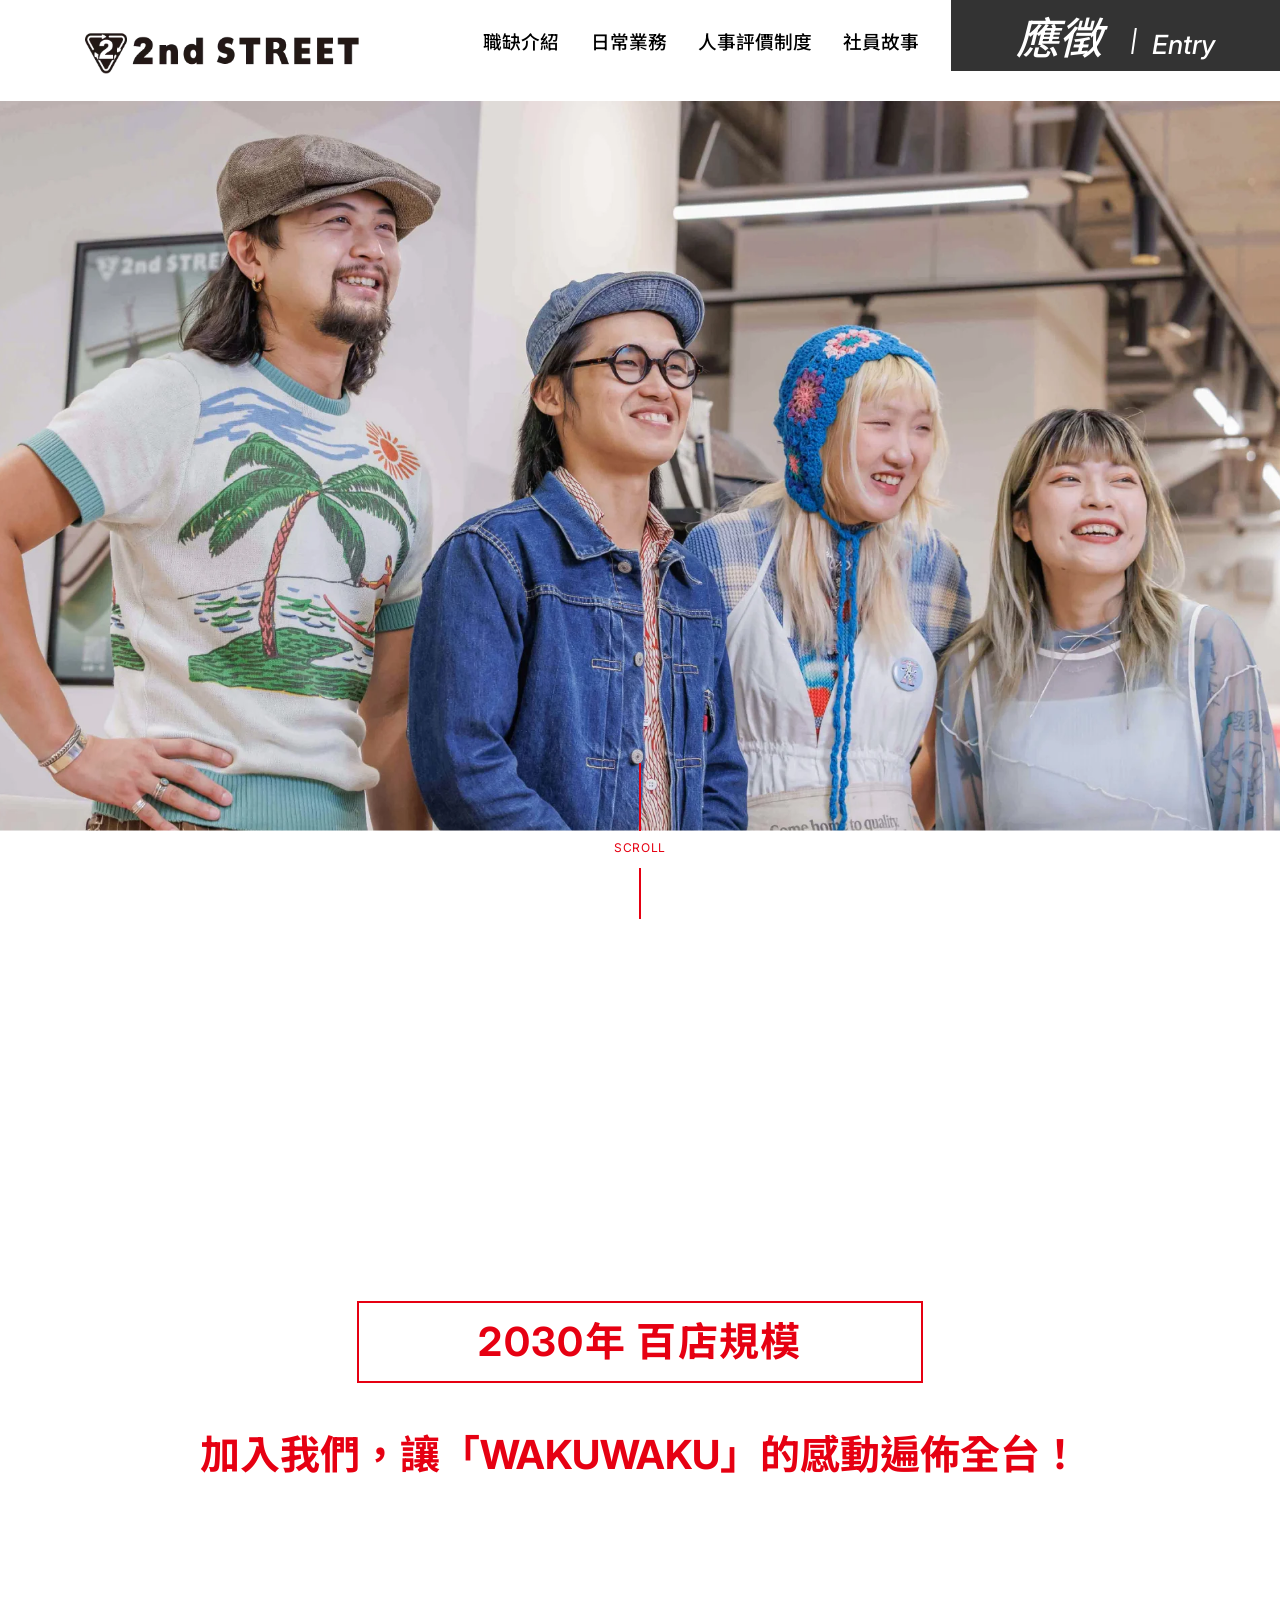
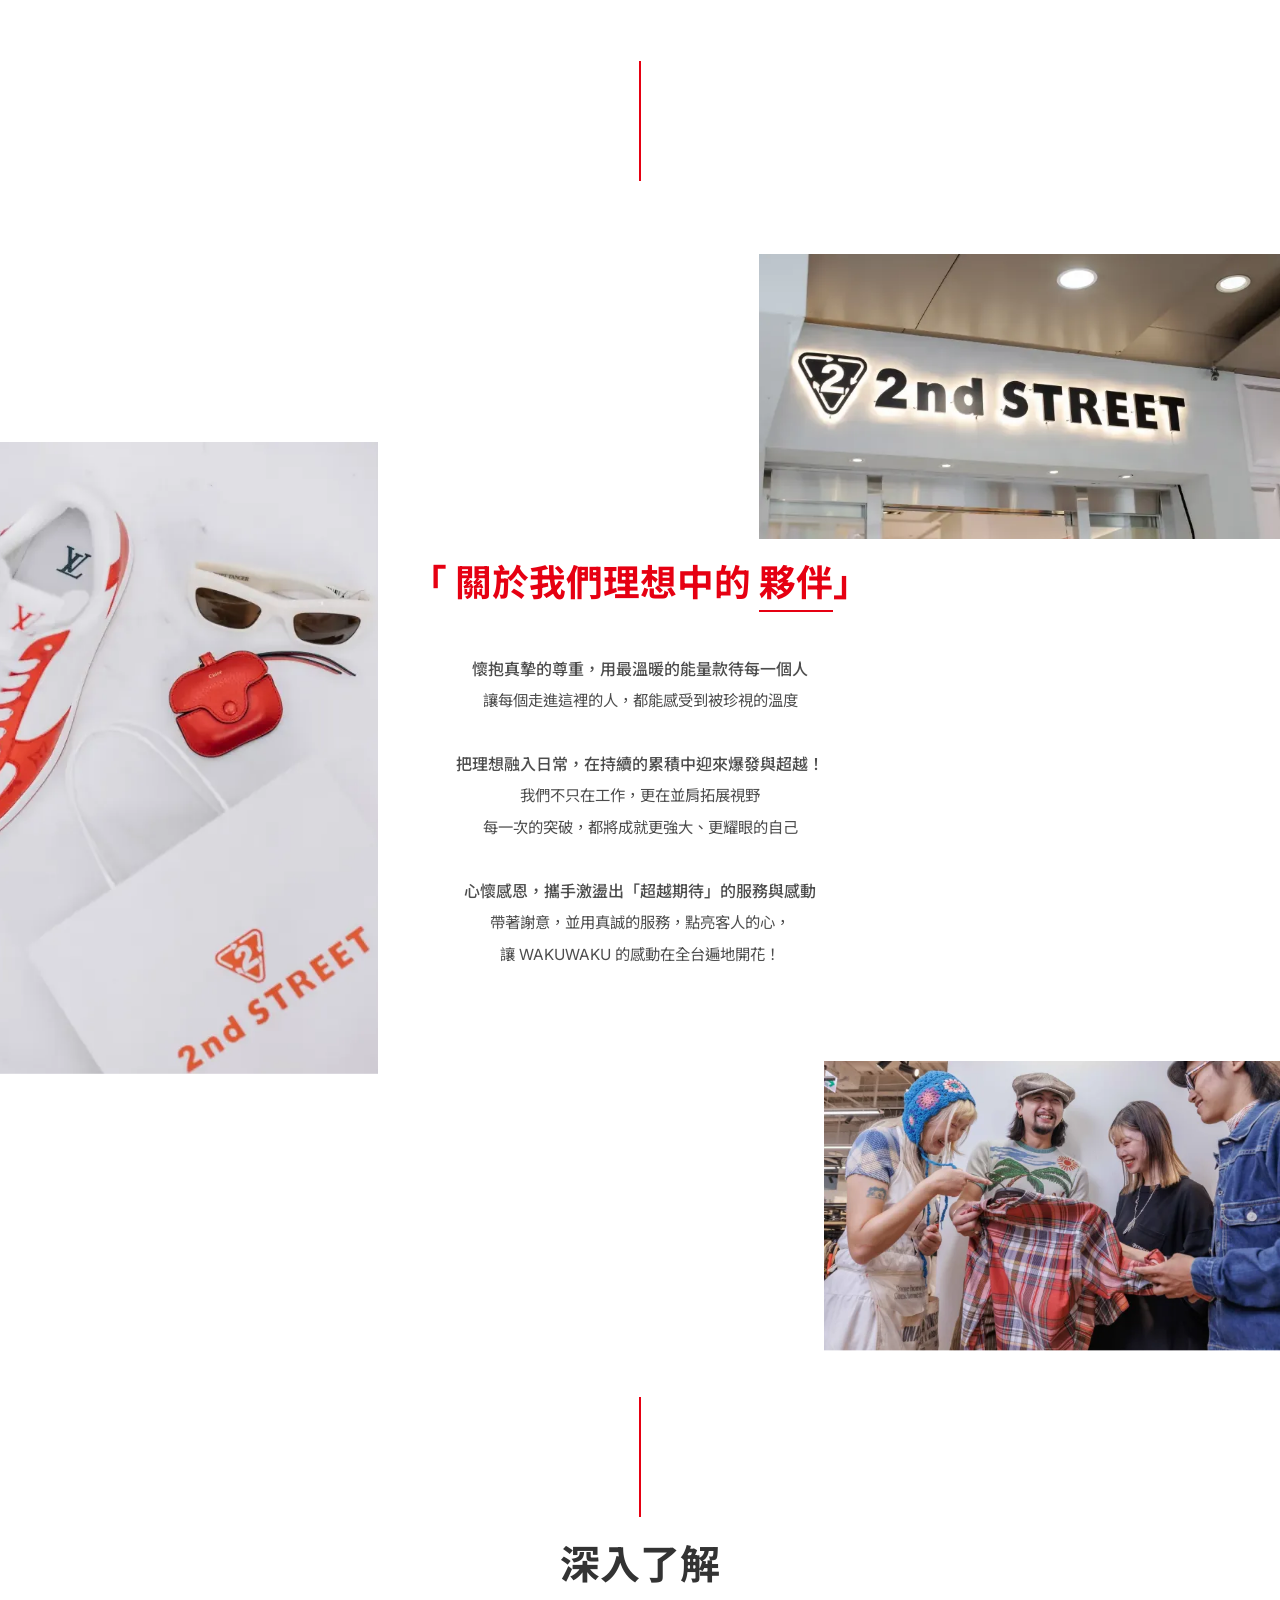
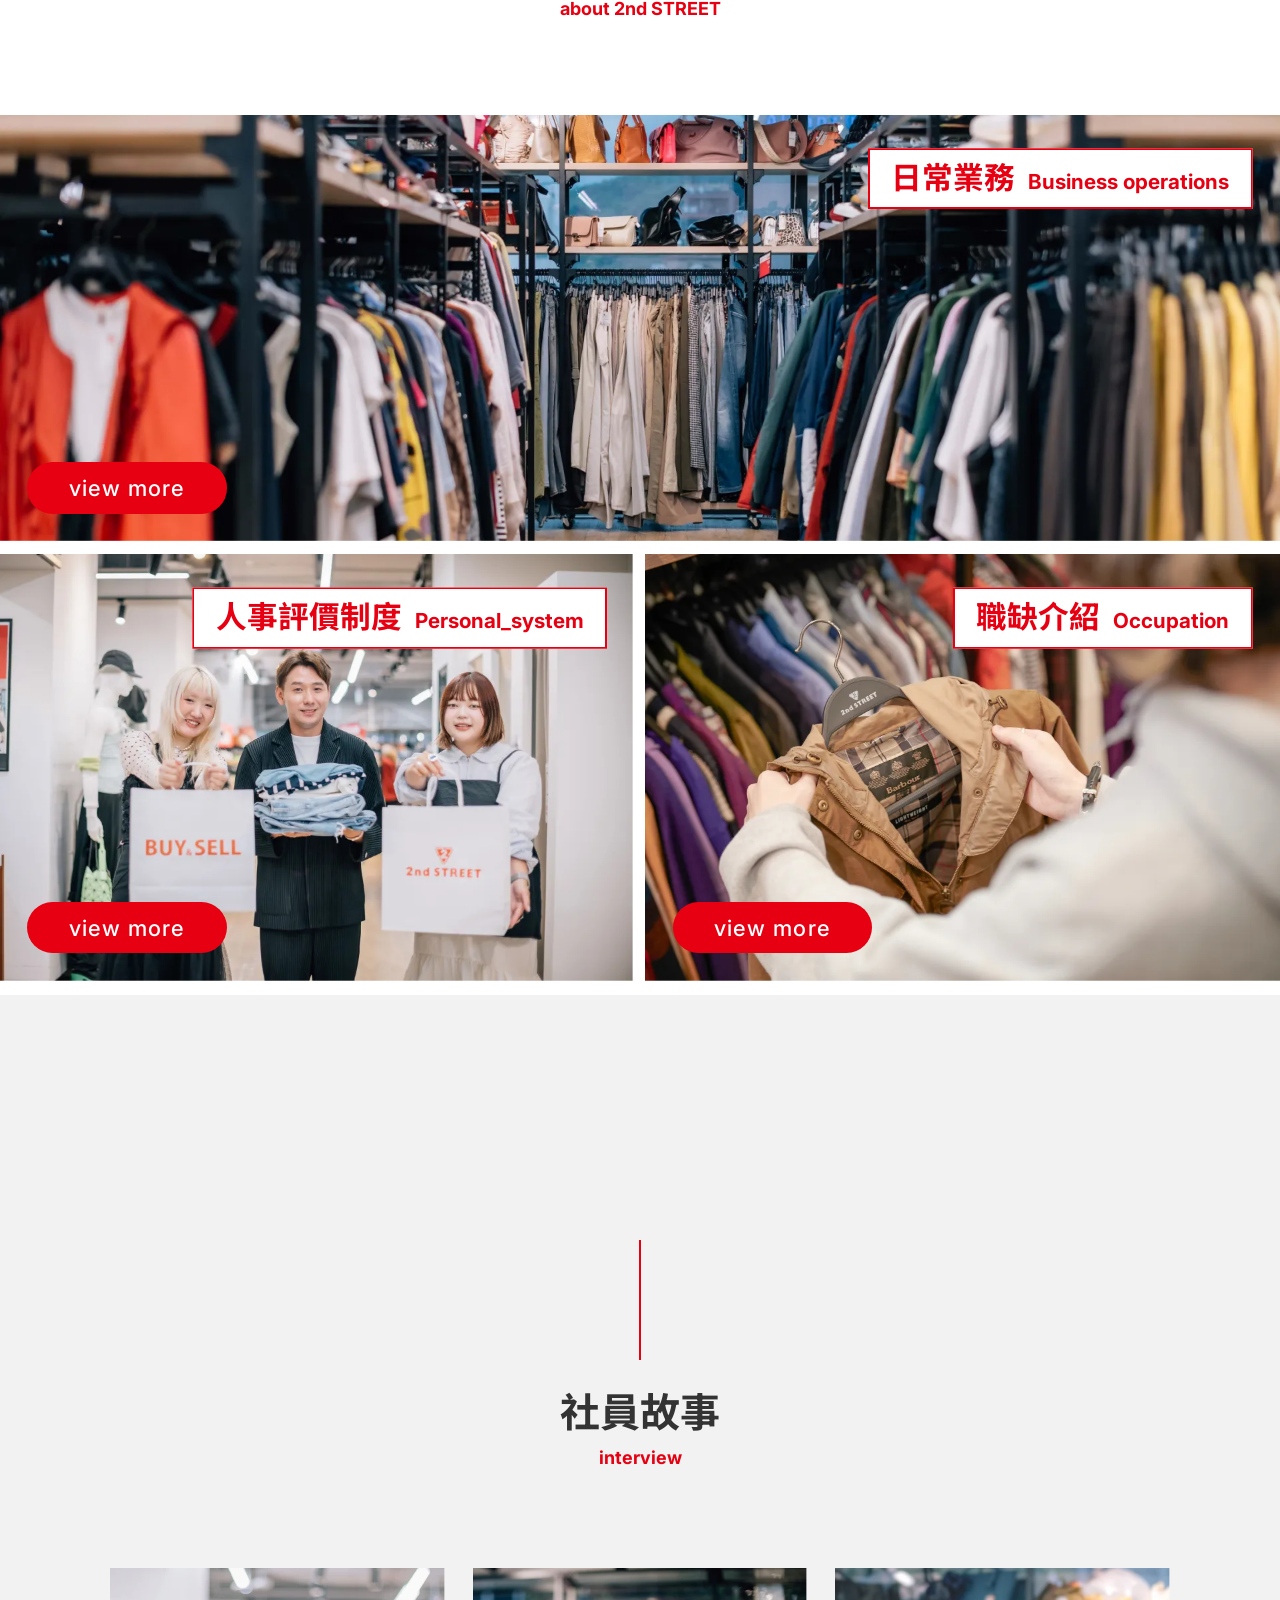
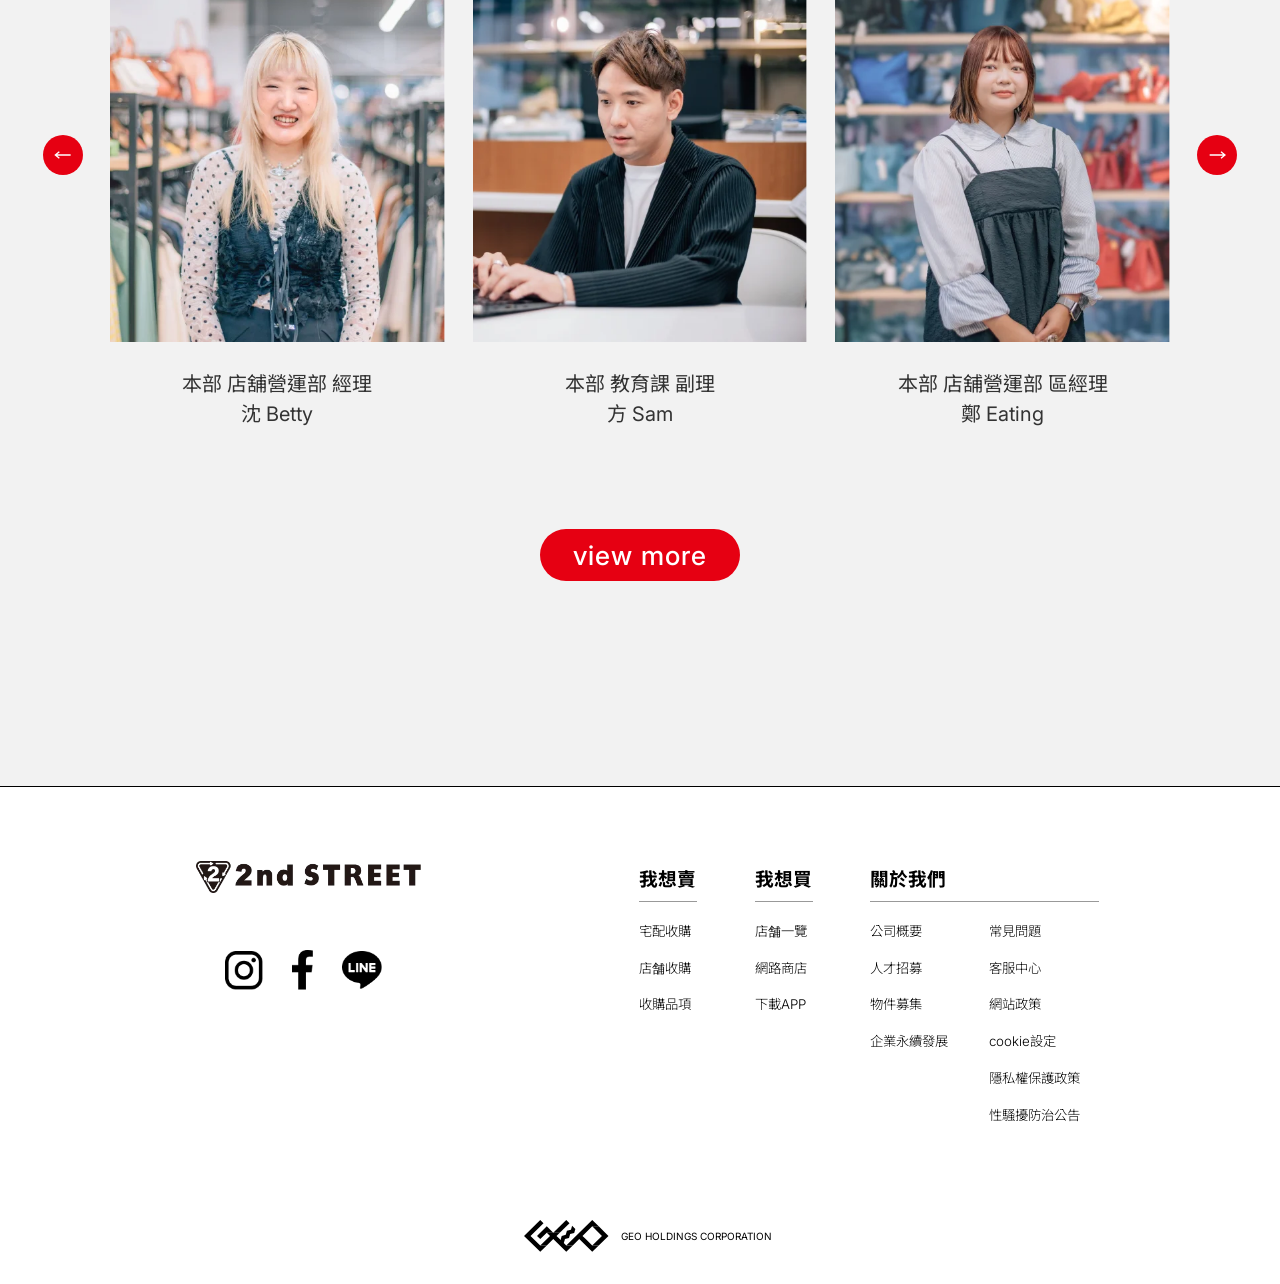
==== commit 2019a758: "feat: 更新 index／daily-work／evaluation hero 素材 - daily-work: daily-work/hero → hero/daily-work.webp - " ====
--- a/index.html
+++ b/index.html
@@ -73,12 +73,12 @@
                 <div class="hero-slides">
                     <div class="hero-slide active">
                         <div class="hero-image">
-                            <img src="assets/images/hero/team.webp" alt="2nd STREET 團隊工作照" loading="eager">
+                            <img src="assets/images/hero/index-01.webp" alt="2nd STREET 團隊工作照" loading="eager">
                         </div>
                     </div>
                     <div class="hero-slide">
                         <div class="hero-image">
-                            <img src="assets/images/hero/hero1.webp" alt="2nd STREET 招募資訊" loading="lazy">
+                            <img src="assets/images/hero/index-02.webp" alt="2nd STREET 招募資訊" loading="lazy">
                         </div>
                     </div>
                 </div>
--- a/css/style.css
+++ b/css/style.css
@@ -4745,6 +4745,7 @@
     .staff-grid {
         display: flex;
         overflow-x: auto;
+        overflow-y: hidden; /* 只允許水平捲動，避免觸控板上下捲 */
         scroll-snap-type: x mandatory;
         gap: 40px;
         margin: 55px -24px 0;
@@ -5384,6 +5385,7 @@
         margin: 0;
         padding: 0;
         overflow-x: auto;
+        overflow-y: hidden; /* 只允許水平捲動，避免觸控板上下捲 */
         scroll-snap-type: x mandatory;
         scrollbar-width: none;
     }
@@ -6054,13 +6056,13 @@
     }
 
     .story-hero__name {
-        font-size: min(1.25vw, 24px);
+        font-size: min(3.125vw, 60px);
         font-weight: 500;
         line-height: 1.2;
     }
 
     .story-hero__role {
-        font-size: min(0.7813vw, 15px);
+        font-size: min(1.9792vw, 38px);
         font-weight: 500;
         line-height: 1.2;
         margin-top: min(0.625vw, 12px);
@@ -6075,7 +6077,7 @@
     }
 
     .story-hero__badge {
-        font-size: min(0.625vw, 12px);
+        font-size: min(1.3021vw, 25px);
         font-weight: 500;
         line-height: 1;
         padding: min(0.3125vw, 6px) min(0.6771vw, 13px);
@@ -6084,7 +6086,7 @@
 
     .story-hero__career-item {
         color: #4D4D4D;
-        font-size: min(0.7813vw, 15px);
+        font-size: min(1.3021vw, 25px);
         font-weight: 400;
         line-height: 1.4;                      /* 行距 36.4 */
     }
@@ -6092,6 +6094,12 @@
     .story-hero__career-date {
         width: min(5.2083vw, 100px);
         margin-right: min(0.5208vw, 10px);     /* 職稱起點 x330.5（相對盒左 160.5） */
+    }
+
+    /* SCROLL：故事頁桌機 24px（依 sam.html 備註；其他頁維持共用 18px） */
+    .story-hero + .hero-indicator .scroll-text {
+        font-size: min(1.25vw, 24px);
+        font-weight: 400;
     }
 
     /* ---- 訪談區（Staff Interview） ---- */
@@ -6111,7 +6119,7 @@
 
     .story-qa__label {
         color: var(--color-secondary);
-        font-size: min(1.0417vw, 20px);
+        font-size: min(1.5625vw, 30px);
         font-weight: 500;
         line-height: 1.2;
         margin-bottom: min(0.6771vw, 13px);    /* label ink 底 1638.7 → 標題 ink 頂 1671.3 */
@@ -6119,7 +6127,7 @@
 
     .story-qa__title {
         color: var(--color-secondary);
-        font-size: min(1.6667vw, 32px);
+        font-size: min(2.8646vw, 55px);
         font-weight: 700;
         line-height: min(4.0625vw, 78px);      /* 行距 77.7 */
         margin-bottom: min(4.4792vw, 86px);    /* 標題 ink 底 1798 → 內文 ink 頂 1913.3 */
@@ -6127,7 +6135,7 @@
 
     .story-qa__answer {
         color: #4D4D4D;
-        font-size: min(1.0417vw, 20px);
+        font-size: min(1.25vw, 24px);
         font-weight: 500;
         line-height: min(2.5vw, 48px);         /* 行距 ≈ 48 */
     }
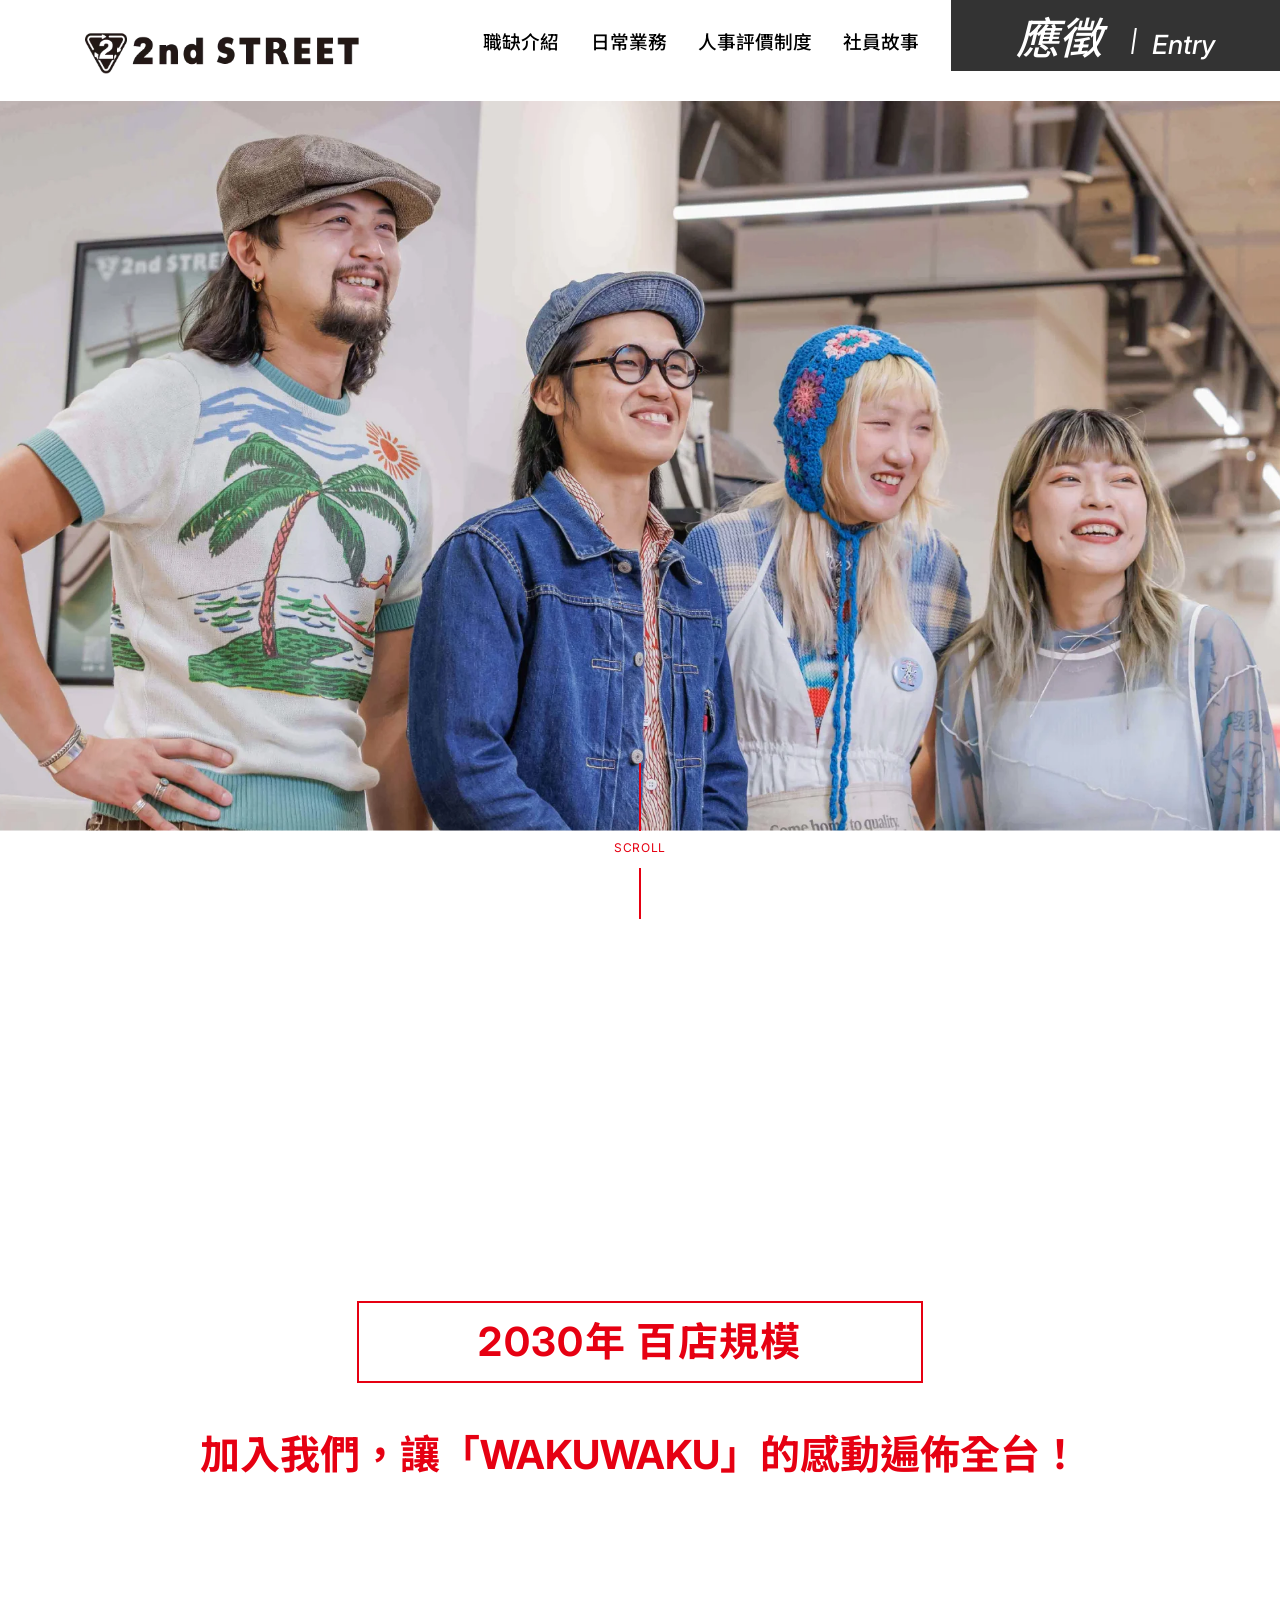
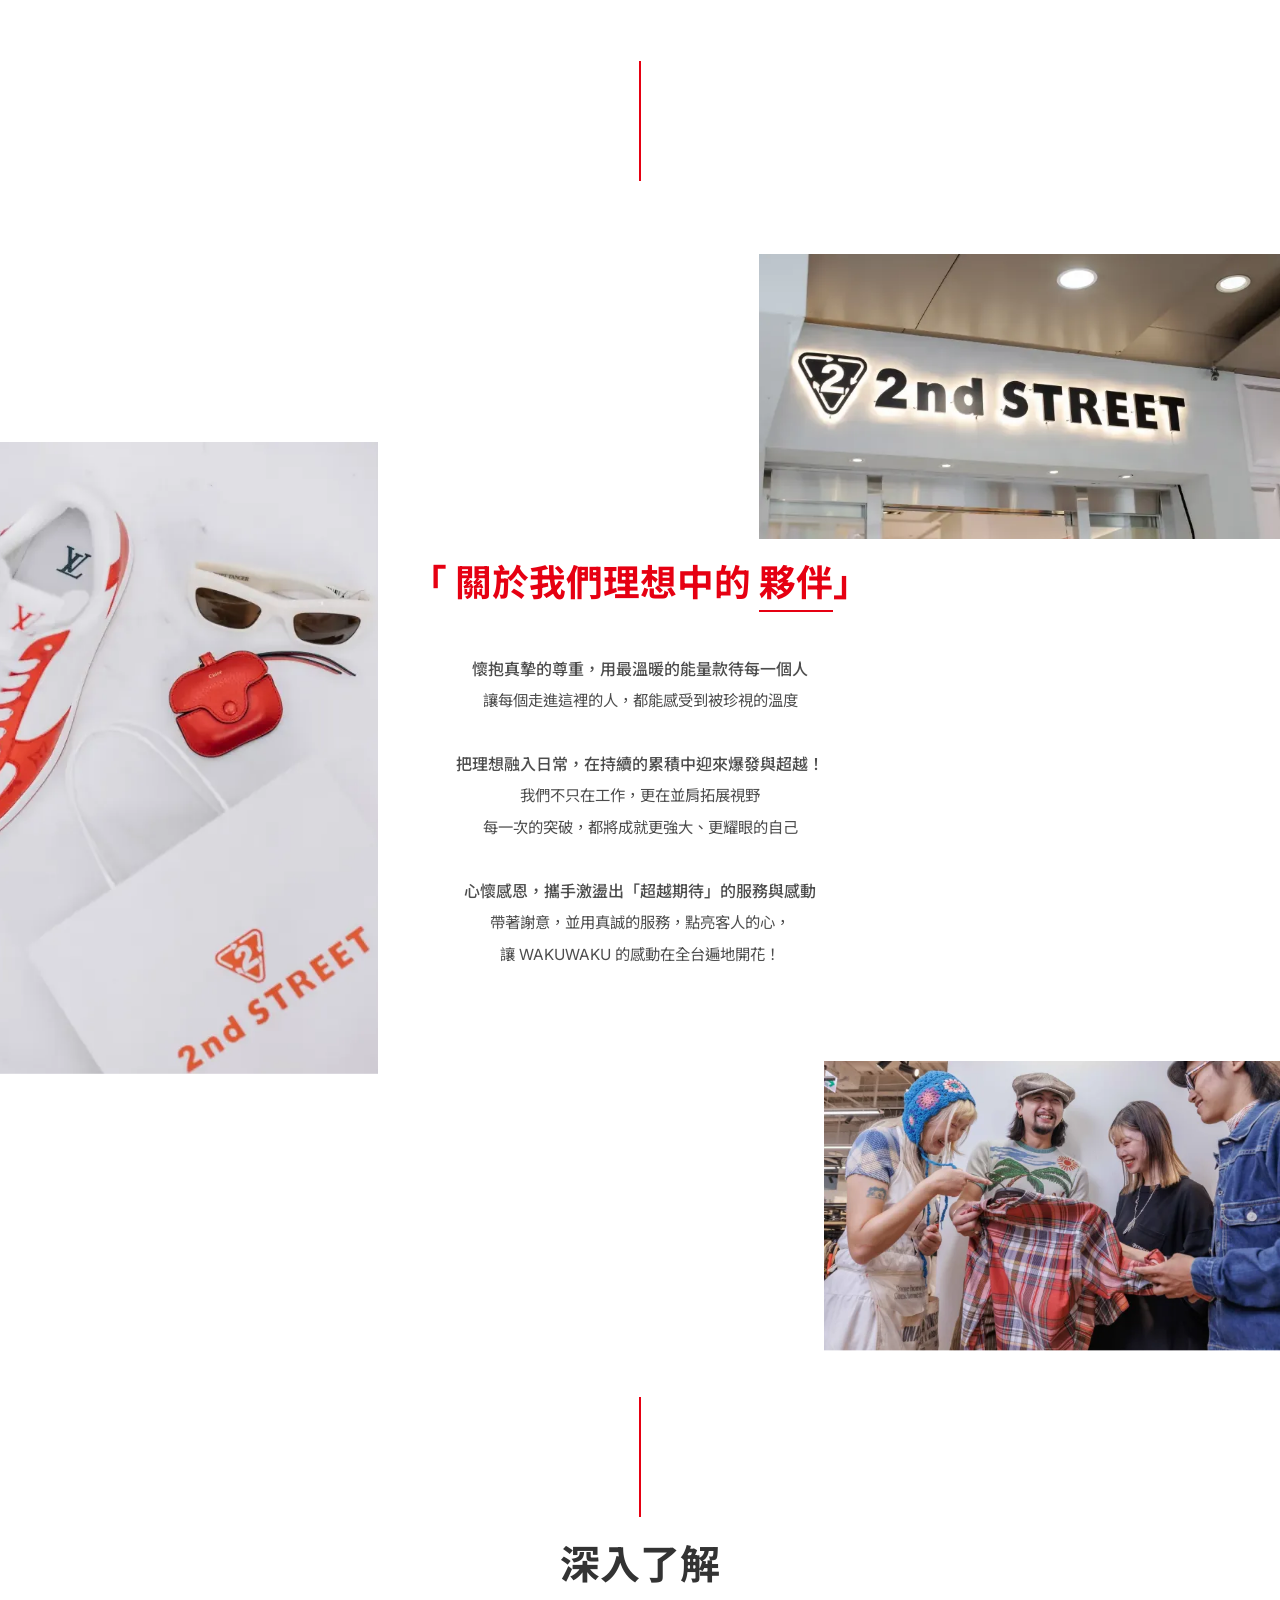
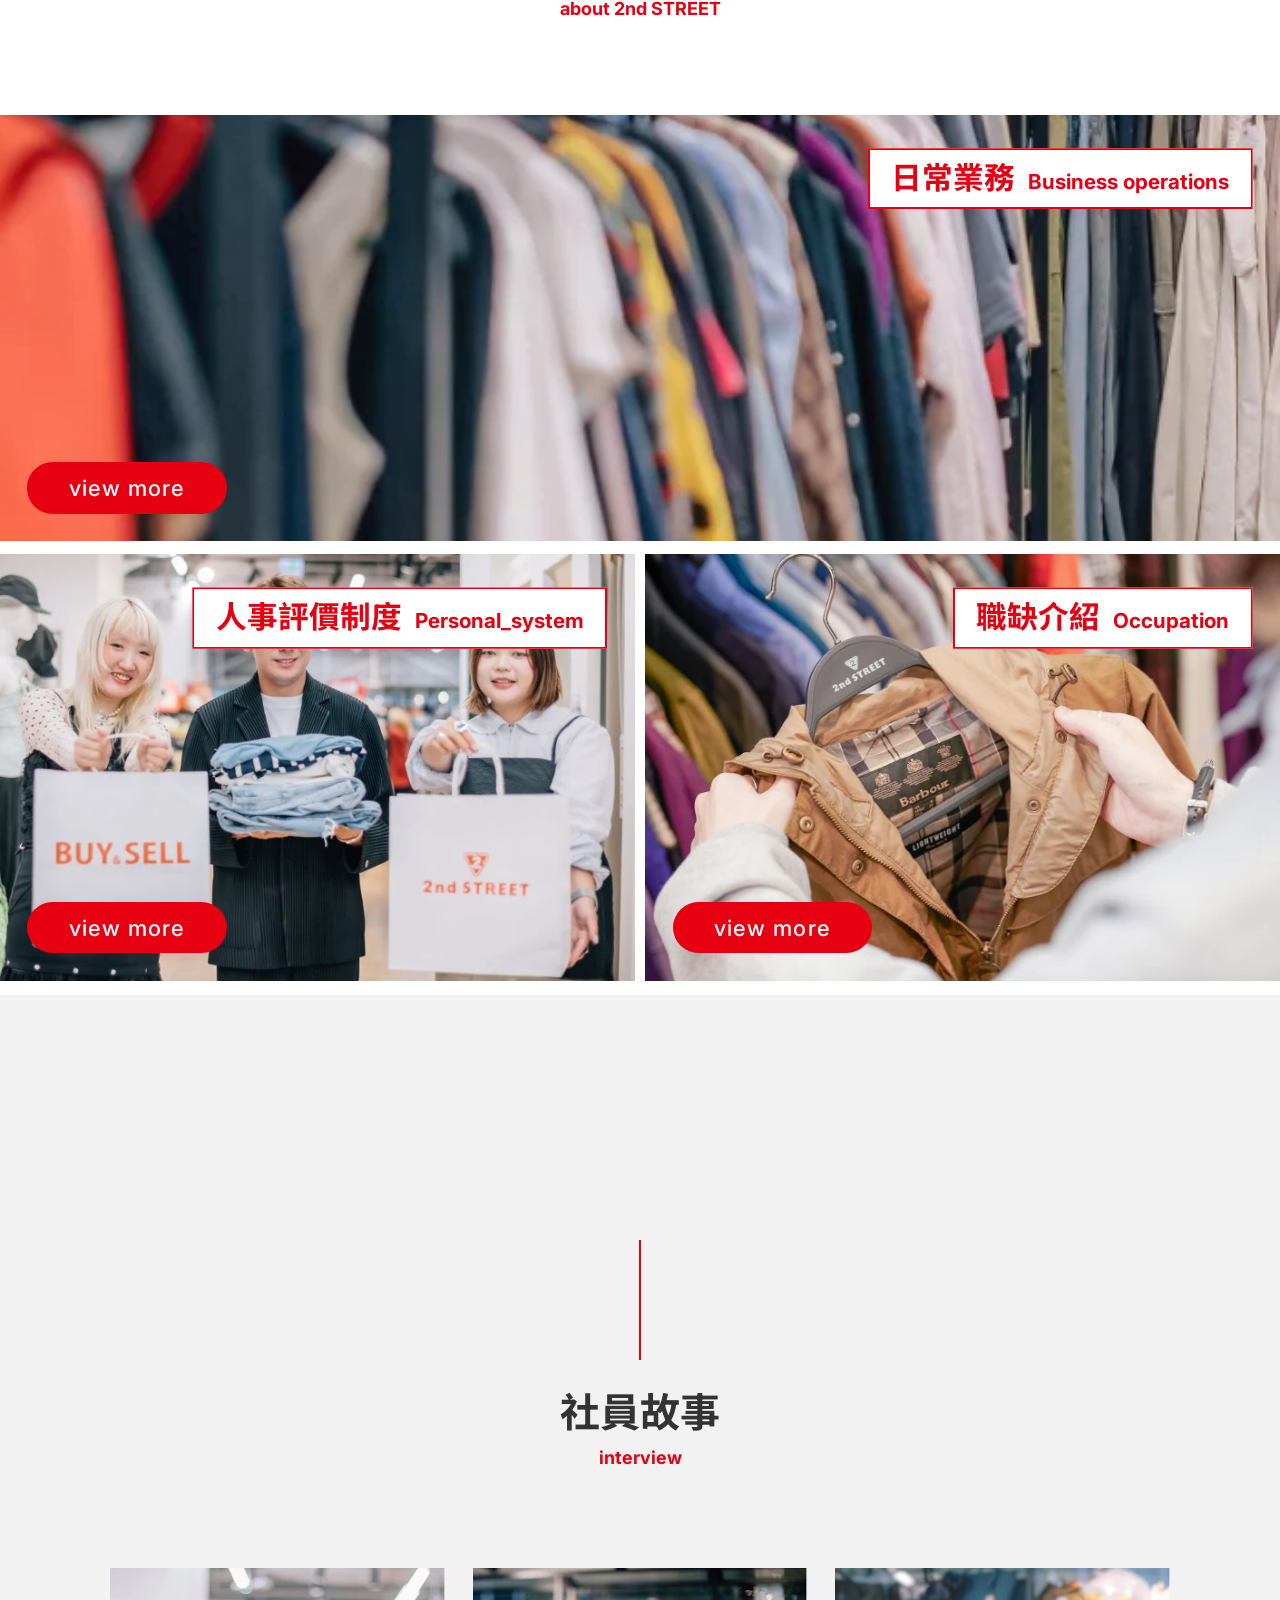
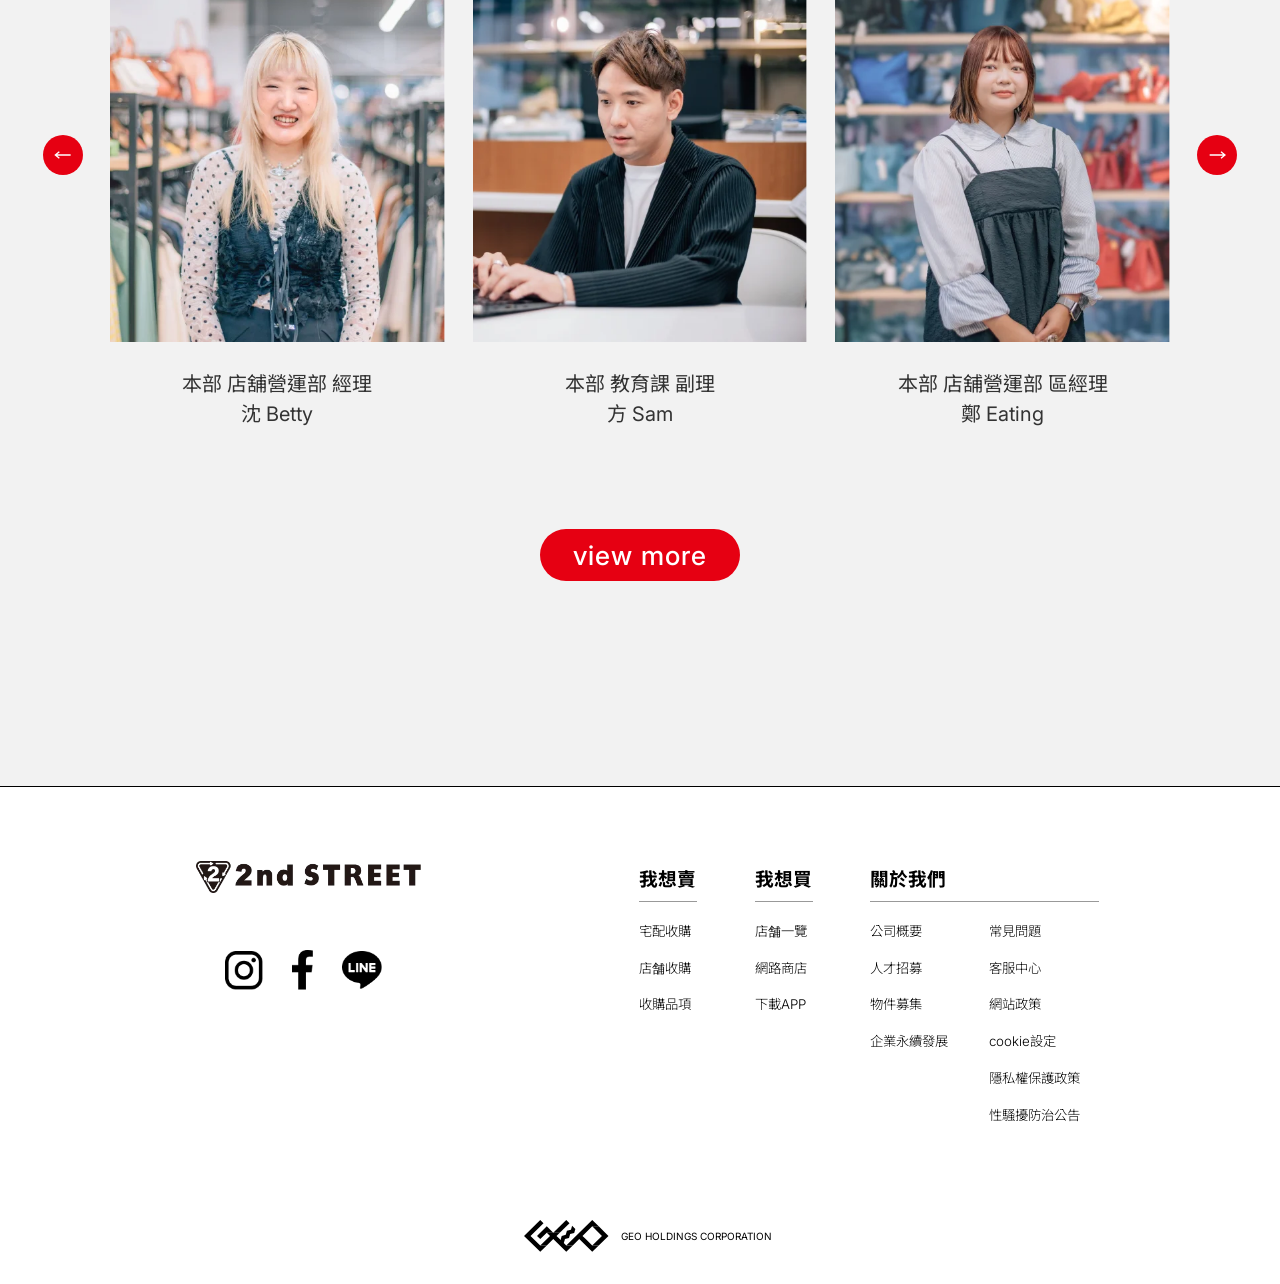
==== commit f1410a71: "feat: 首頁深入了解三圖改響應式＋更新 daily-work 素材，刪未用圖 - 深入了解三圖改 <picture>（1024px 斷點切桌機/手機版）：   business-operation" ====
--- a/index.html
+++ b/index.html
@@ -10,7 +10,7 @@
     <meta property="og:type" content="website">
     <meta property="og:title" content="加入2ndSTREET團隊 - 一起創造時尚的未來">
     <meta property="og:description" content="加入2ndSTREET團隊，一起創造時尚的未來。我們致力於提供優質的服裝選擇和卓越的客戶體驗。">
-    <meta property="og:image" content="assets/images/hero/team.webp">
+    <meta property="og:image" content="assets/images/hero/index-01.webp">
 
     <!-- Title -->
     <title>加入2ndSTREET團隊 - 一起創造時尚的未來</title>
@@ -181,7 +181,10 @@
         <section class="deep-dive-images">
             <!-- First Row: Single Large Image (Full Bleed) -->
             <a href="daily-work.html" class="image-single fade-in-up">
-                <img src="assets/images/index/index4.webp" alt="日常業務 Business operations" loading="lazy">
+                <picture>
+                    <source media="(min-width: 1024px)" srcset="assets/images/index/business-operations-desktop.webp">
+                    <img src="assets/images/index/business-operations-mobile.webp" alt="日常業務 Business operations" loading="lazy">
+                </picture>
                 <span class="image-label">
                     <span class="image-label__zh">日常業務</span>
                     <span class="image-label__en">Business operations</span>
@@ -192,7 +195,10 @@
             <!-- Second Row: Two Images Side by Side (Full Bleed) -->
             <div class="images-grid-two">
                 <a href="evaluation.html" class="image-item fade-in-up">
-                    <img src="assets/images/index/index5.webp" alt="人事評價制度 Personal_system" loading="lazy">
+                    <picture>
+                        <source media="(min-width: 1024px)" srcset="assets/images/index/personal-system-desktop.webp">
+                        <img src="assets/images/index/personal-system-mobile.webp" alt="人事評價制度 Personal_system" loading="lazy">
+                    </picture>
                     <span class="image-label">
                         <span class="image-label__zh">人事評價制度</span>
                         <span class="image-label__en">Personal_system</span>
@@ -200,7 +206,10 @@
                     <span class="image-view-more">view more</span>
                 </a>
                 <a href="job-intro.html" class="image-item fade-in-up">
-                    <img src="assets/images/index/index6.webp" alt="職缺介紹 Occupation" loading="lazy">
+                    <picture>
+                        <source media="(min-width: 1024px)" srcset="assets/images/index/occupation-desktop.webp">
+                        <img src="assets/images/index/occupation-mobile.webp" alt="職缺介紹 Occupation" loading="lazy">
+                    </picture>
                     <span class="image-label">
                         <span class="image-label__zh">職缺介紹</span>
                         <span class="image-label__en">Occupation</span>
--- a/css/style.css
+++ b/css/style.css
@@ -3962,7 +3962,7 @@
     .eval-part-time .highlight-line {
         width: 2px;
         height: 130px;
-        margin: 170px auto 24px;
+        margin: 122px auto 24px;
     }
 
     /* --- Section header（中文標題 + 紅色英文副標） --- */
@@ -3999,34 +3999,34 @@
         height: auto;
     }
 
-    /* 店鋪PT：tag 與階梯圖之間留空（設計稿圖頂距 tag 頂 95px） */
+    /* 店鋪PT：新素材含 tag，整張置中 */
     .eval-pt {
         aspect-ratio: auto;
     }
 
     .eval-pt__img {
-        width: 656px;
-        margin: 95px auto 0;
-    }
-
-    /* 店鋪（正職）：階梯圖頂與 tag 同高，tag 直接疊圖上 */
+        width: 643px;
+        margin: 0 auto;
+    }
+
+    /* 店鋪（正職）：新素材含 tag */
     .eval-ft {
         aspect-ratio: auto;
     }
 
     .eval-ft__img {
-        width: 618px;
+        width: 630px;
         margin: 0 auto;
     }
 
-    /* 本部 */
+    /* 本部：新素材含 tag */
     .eval-hq {
         aspect-ratio: auto;
-        margin-top: 146px;
+        margin-top: 74px;
     }
 
     .eval-hq__img {
-        width: 620px;
+        width: 623px;
         margin: 0 auto;
     }
 
@@ -4663,7 +4663,7 @@
     }
 
     .image-single {
-        aspect-ratio: 700 / 806;
+        aspect-ratio: 700 / 829;
     }
 
     .images-grid-two {
@@ -4672,8 +4672,13 @@
         margin-top: 22px;
     }
 
-    .image-item {
-        aspect-ratio: 700 / 660;
+    /* 兩張手機直式圖高度不同：人事評價 745、職缺 688 */
+    .image-item:nth-child(1) {
+        aspect-ratio: 700 / 745;
+    }
+
+    .image-item:nth-child(2) {
+        aspect-ratio: 700 / 688;
     }
 
     /* 白底紅框標籤：貼右 30、距頂 40、框線 3 */
@@ -5710,11 +5715,11 @@
     }
 
     .eval-part-time .eval-section-header {
-        margin-bottom: min(15.8854vw, 305px);
+        margin-bottom: min(7.8646vw, 151px);
     }
 
     .eval-full-time .eval-section-header {
-        margin-bottom: min(6.4063vw, 123px);
+        margin-bottom: min(8.8542vw, 170px);
     }
 
     /* ----------------------------------------
@@ -5739,38 +5744,26 @@
         height: auto;
     }
 
-    /* --- 店鋪PT：tag y3012–3082、圖 x357 寬 1192（y3188–4017） --- */
-    .eval-pt__tag {
-        margin-left: min(20.2083vw, 388px);
-    }
-
+    /* --- 店鋪PT：新素材含 tag，圖 x358 寬 1191 --- */
     .eval-pt__img {
-        width: min(62.0833vw, 1192px);
-        margin: min(5.5208vw, 106px) 0 0 min(18.5938vw, 357px);
-    }
-
-    /* --- 店鋪（正職）：tag y4930–5001、圖 x418 寬 1144（y5099–6088） --- */
-    .eval-ft__tag {
-        margin-left: min(19.8958vw, 382px);
-    }
-
+        width: min(62.0313vw, 1191px);
+        margin: 0 0 0 min(18.6458vw, 358px);
+    }
+
+    /* --- 店鋪（正職）：新素材含 tag，圖 x382 寬 1179 --- */
     .eval-ft__img {
-        width: min(59.5833vw, 1144px);
-        margin: min(5.1042vw, 98px) 0 0 min(21.7708vw, 418px);
-    }
-
-    /* --- 本部：tag y6403–6473、圖 x414 寬 1148（y6582–7548） --- */
+        width: min(61.4063vw, 1179px);
+        margin: 0 0 0 min(19.8958vw, 382px);
+    }
+
+    /* --- 本部：新素材含 tag，圖 x383 寬 1179 --- */
     .eval-hq {
-        margin-top: min(16.4063vw, 315px);
-    }
-
-    .eval-hq__tag {
-        margin-left: min(19.8958vw, 382px);
+        margin-top: min(15.8333vw, 304px);
     }
 
     .eval-hq__img {
-        width: min(59.7917vw, 1148px);
-        margin: min(5.6771vw, 109px) 0 0 min(21.5625vw, 414px);
+        width: min(61.4063vw, 1179px);
+        margin: 0 0 0 min(19.9479vw, 383px);
     }
 
     /* ----------------------------------------
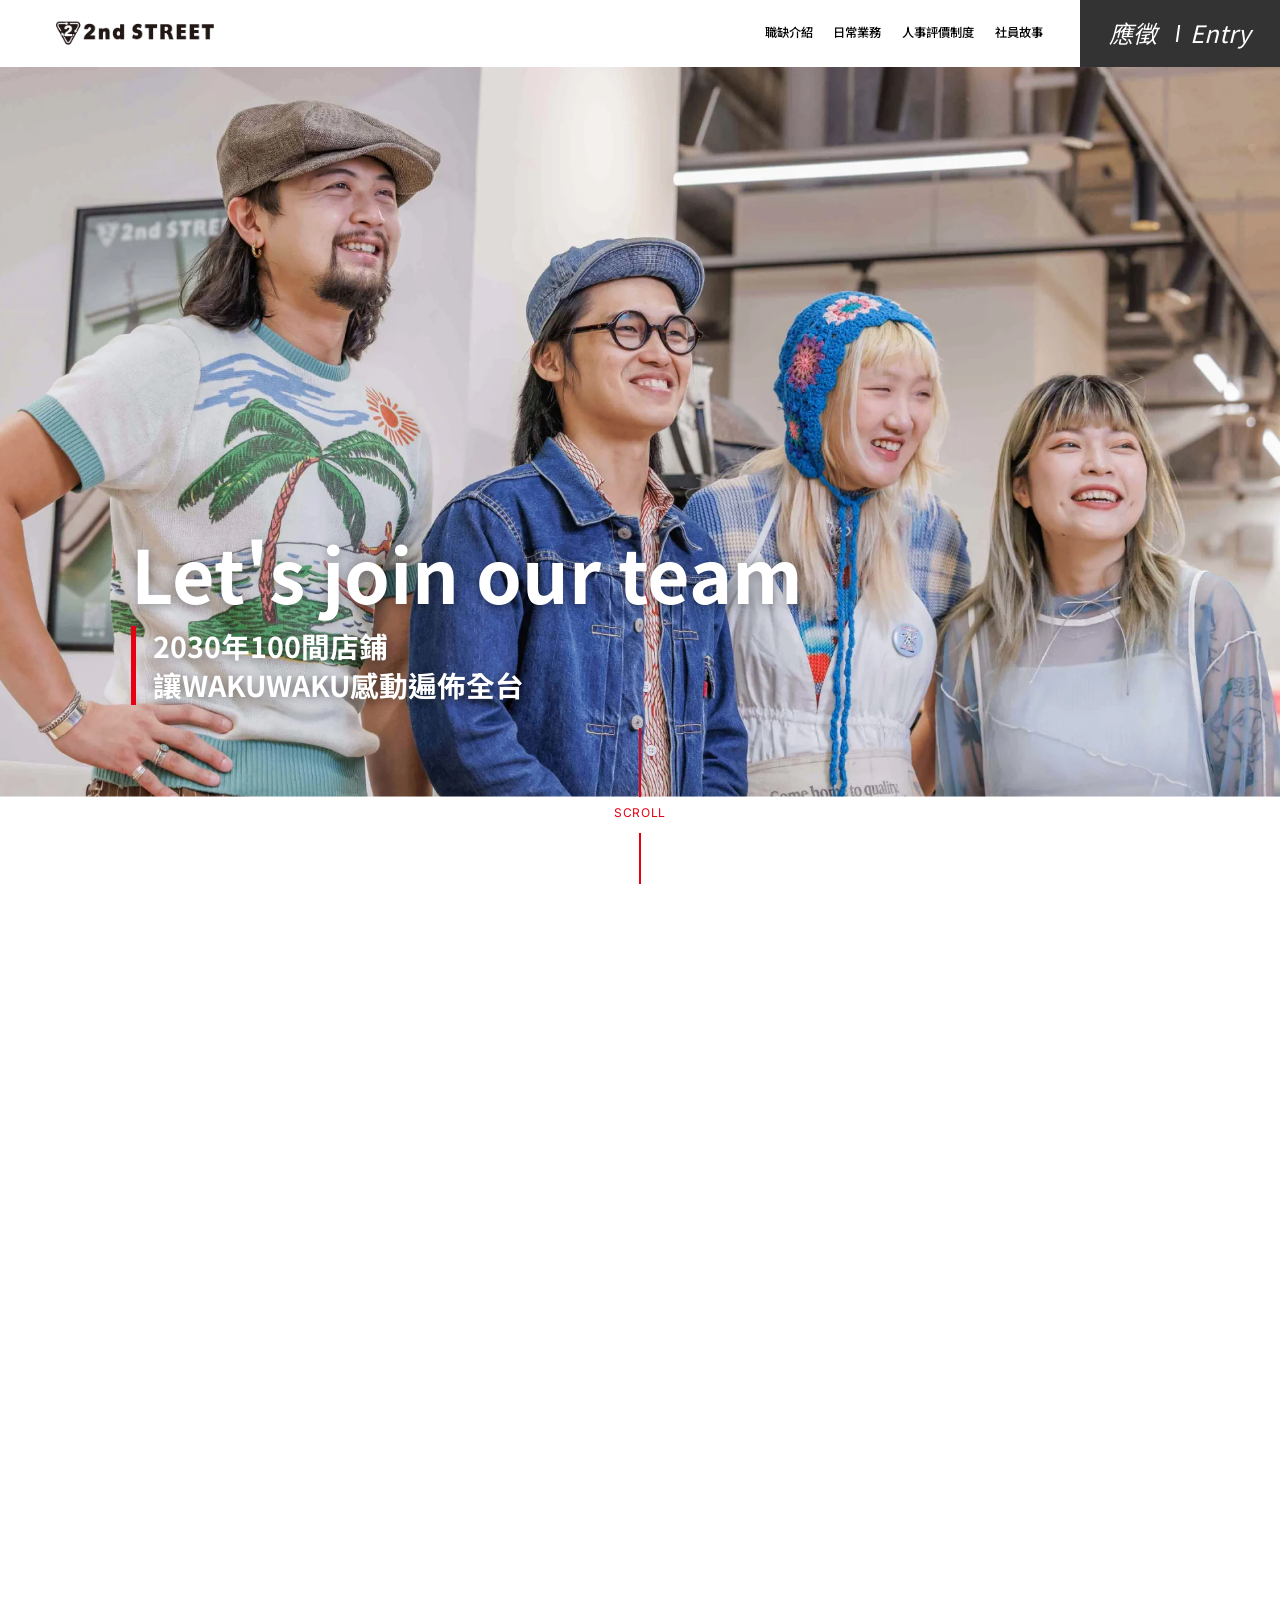
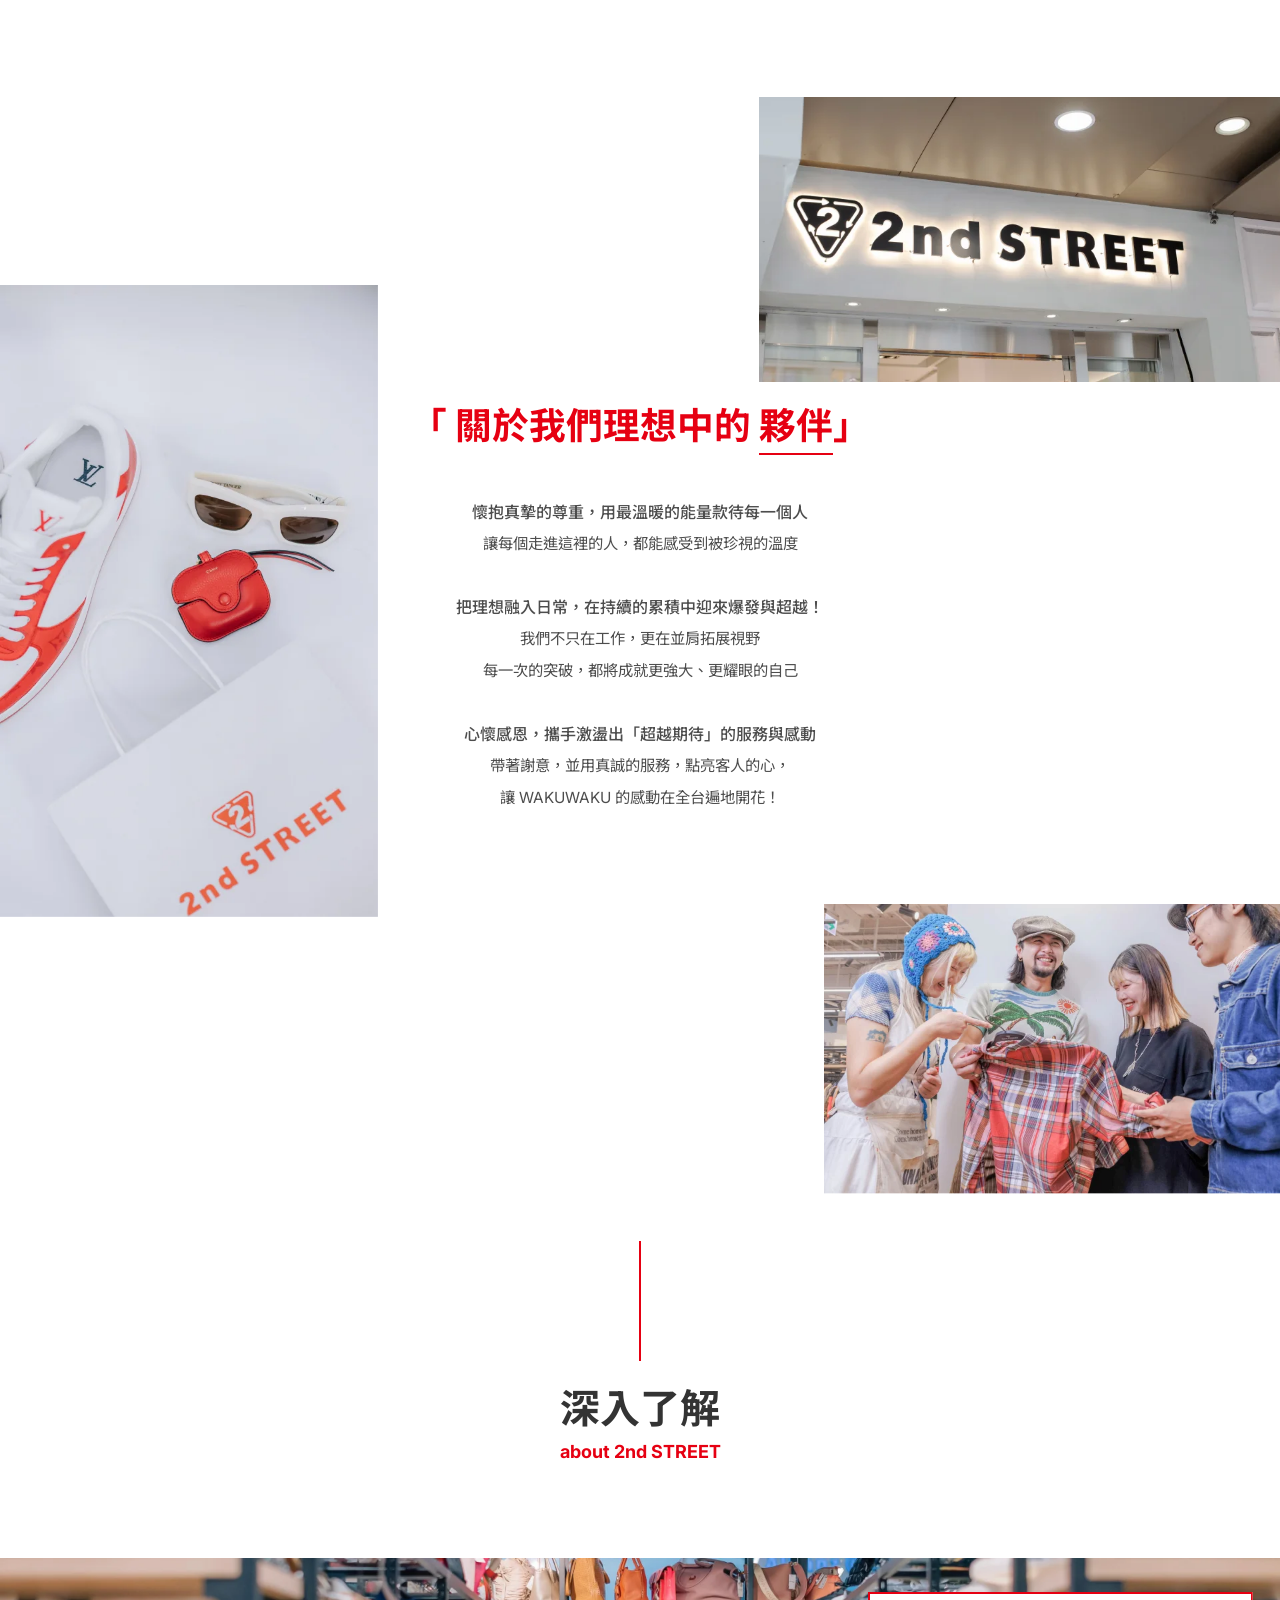
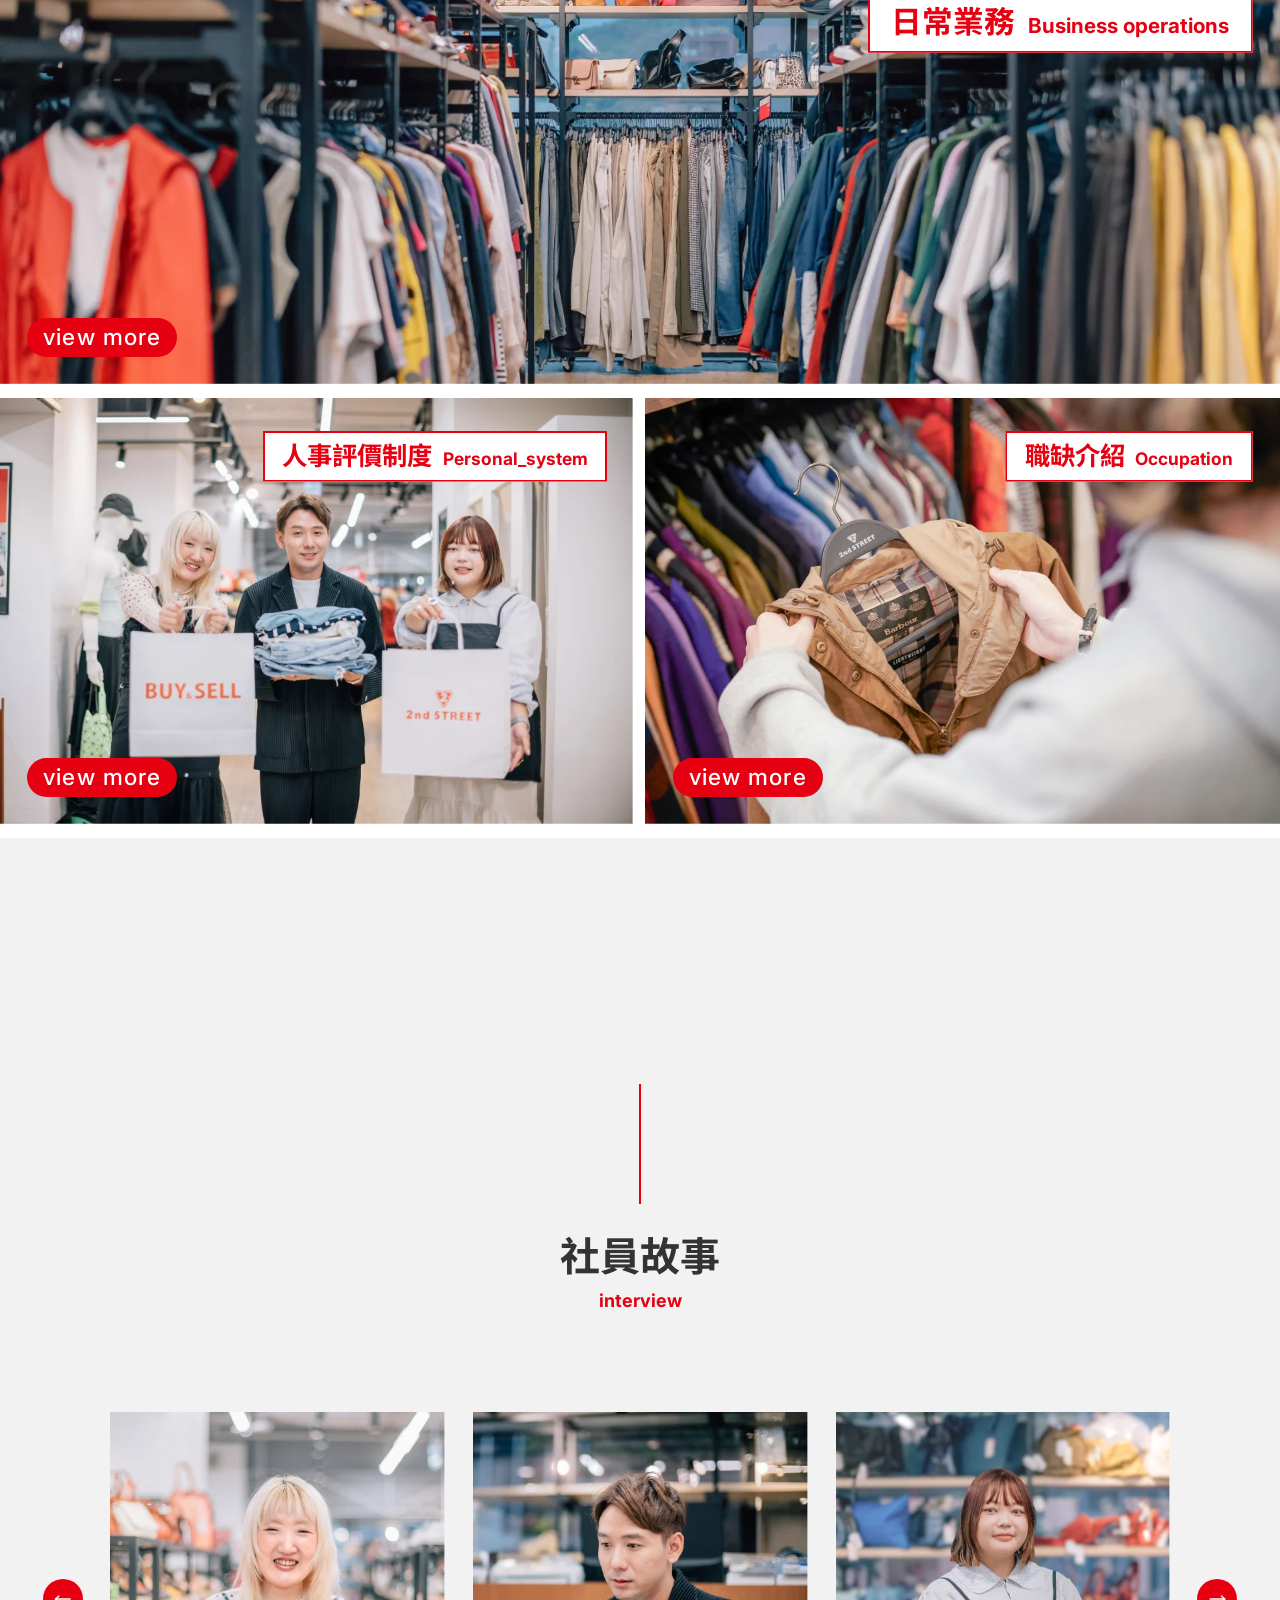
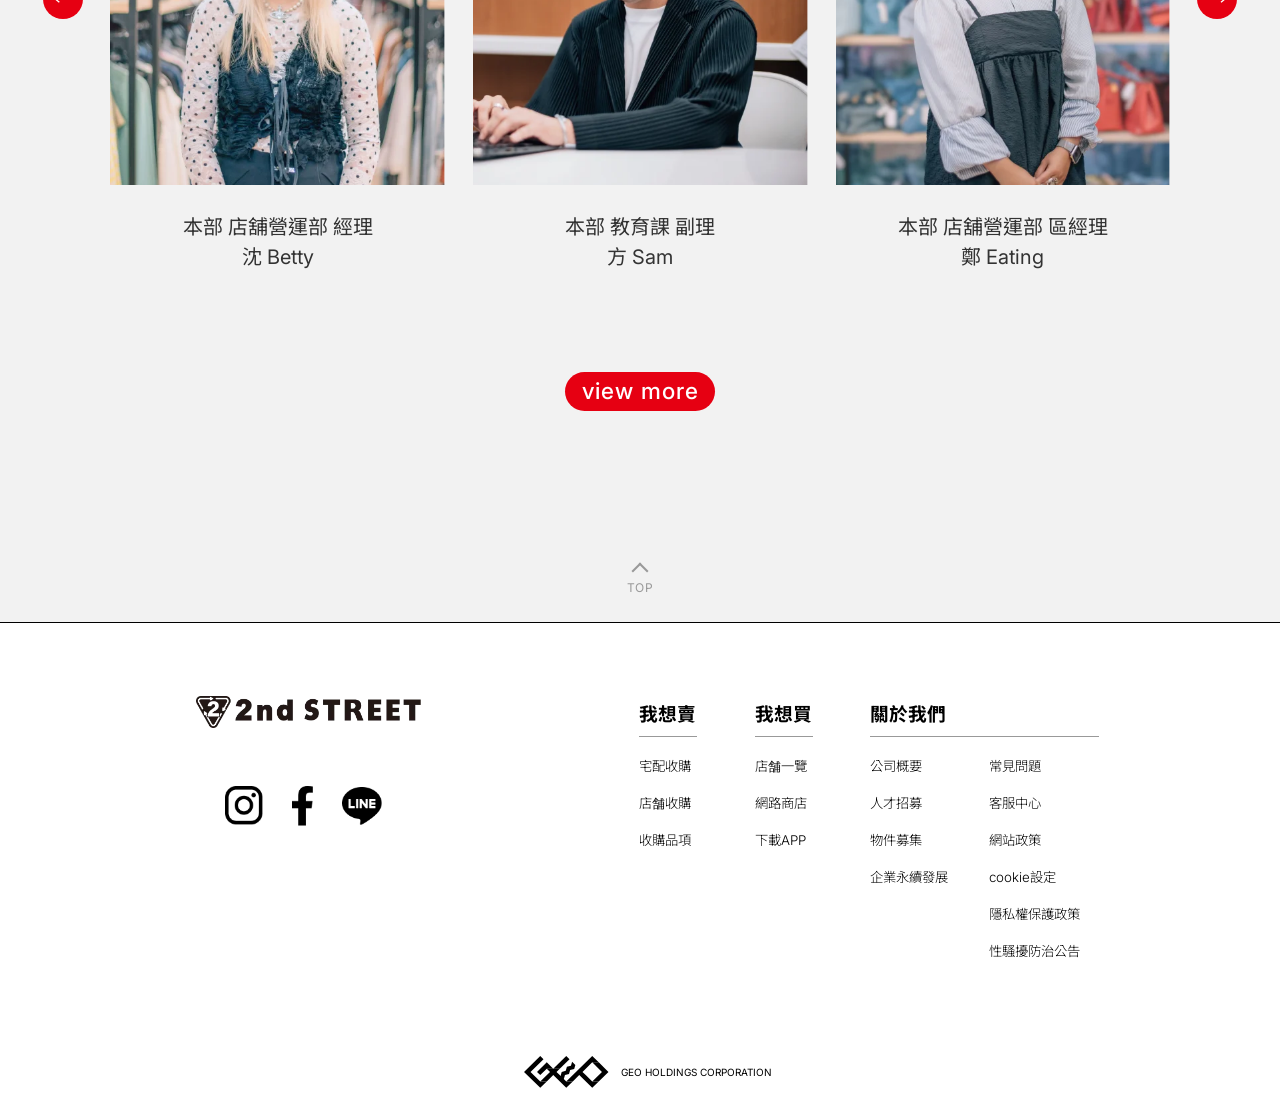
==== commit 5857a2a2: "feat: 桌機版 index／evaluation／daily-work 對齊 0729 新版設計稿 - index：Hero 新增文案疊層（Let's join our team＋紅槓標語）、桌機" ====
--- a/index.html
+++ b/index.html
@@ -80,6 +80,15 @@
                         <div class="hero-image">
                             <img src="assets/images/hero/index-02.webp" alt="2nd STREET 招募資訊" loading="lazy">
                         </div>
+                    </div>
+                </div>
+
+                <!-- 文案疊層（桌機版顯示） -->
+                <div class="hero-overlay">
+                    <p class="hero-overlay__title">Let's join our team</p>
+                    <div class="hero-overlay__tagline">
+                        <p>2030年100間店鋪</p>
+                        <p>讓WAKUWAKU感動遍佈全台</p>
                     </div>
                 </div>
 
@@ -284,6 +293,11 @@
                 <div class="section-cta fade-in">
                     <a href="stories.html" class="btn btn-secondary">view more</a>
                 </div>
+
+                <a href="#" class="back-to-top" aria-label="回到頁面頂端">
+                    <span class="back-to-top__arrow" aria-hidden="true"></span>
+                    <span class="back-to-top__text">TOP</span>
+                </a>
             </div>
         </section>
     </main>
--- a/css/style.css
+++ b/css/style.css
@@ -53,6 +53,7 @@
     --font-family-base: "Inter", "Noto Sans TC", -apple-system, BlinkMacSystemFont, "Segoe UI", "Noto Sans JP", sans-serif;
     
     /* Shadows */
+    --hero-text-shadow: 0 2px 12px rgba(0, 0, 0, 0.4);
     --shadow-sm: 0 2px 4px rgba(0, 0, 0, 0.1);
     --shadow-md: 0 4px 8px rgba(0, 0, 0, 0.15);
     --shadow-lg: 0 8px 16px rgba(0, 0, 0, 0.2);
@@ -166,9 +167,15 @@
 /* 桌機版（≥1024px）：依 1920 設計稿等比呈現（1px = 100/1920 vw） */
 @media (min-width: 1024px) {
     .header {
-        /* 設計稿白帶總高 152：應徵鈕高 106＋鈕下留白 46（首圖緊貼 header） */
-        height: min(7.9167vw, 152px);
+        /* 總高鎖 100（1920 下）；內部元素皆由 152 等比縮 k=100/152≈0.6579 */
+        height: min(5.2083vw, 100px);
+        transition: height 0.3s ease; /* 捲動收縮動態 */
         box-shadow: none;
+    }
+
+    /* 下滑後 header 收縮至應徵鈕高度（70）；logo/nav 因 top:50% 自動上移對齊 entry */
+    .header.is-scrolled {
+        height: min(3.6458vw, 70px);
     }
 
     .header .container {
@@ -183,15 +190,16 @@
 
     .logo {
         position: absolute;
-        left: min(6.6667vw, 128px);
-        top: min(4.1667vw, 80px);
+        left: min(4.3750vw, 84px);
+        /* 置中於 container；container 收縮時中心隨之上移對齊 entry */
+        top: 50%;
         transform: translateY(-50%);
-        max-width: min(21.3542vw, 410px);
+        max-width: 158px; /* 固定尺寸（240 等比縮），不隨視窗寬縮放 */
     }
 
     .logo img {
         width: 100%;
-        max-width: min(21.3542vw, 410px);
+        max-width: 158px;
         height: auto;
     }
 }
@@ -306,24 +314,25 @@
     .nav-menu {
         display: flex;
         position: absolute;
-        top: min(3.3333vw, 64px);
+        top: 50%;
         transform: translateY(-50%);
         flex-direction: row;
         align-items: center;
-        gap: min(2.4479vw, 47px);
+        gap: min(1.6146vw, 31px);
         width: auto;
         max-width: none;
         height: auto;
         padding: 0;
         background: transparent;
         transition: none;
-        /* 最後一項右緣距應徵鈕左緣 47px（1920-1379=541） */
-        right: min(28.1771vw, 541px);
+        /* 最後一項右緣距應徵鈕左緣（541 等比縮 → 356） */
+        right: min(18.5417vw, 356px);
+        overflow: visible; /* 桌機水平列不需捲動，覆寫 base 的 overflow-y:auto，避免行高溢出冒出捲軸 */
         box-shadow: none;
     }
 
     .nav-link {
-        font-size: min(1.4583vw, 28px);
+        font-size: min(0.9583vw, 18.4px);
         font-weight: 500;
         white-space: nowrap;
         letter-spacing: 0;
@@ -350,8 +359,8 @@
         display: flex;
         align-items: center;
         justify-content: center;
-        width: min(25.7292vw, 494px);
-        height: min(5.5208vw, 106px);
+        width: min(15.625vw, 300px);
+        height: 100%; /* 與 container 等高；is-scrolled 時隨 header 收縮自動同步 */
         background: var(--color-ink);
         color: var(--text-inverse);
         transition: background var(--transition-base);
@@ -363,30 +372,24 @@
 
     .entry-btn__ch {
         font-family: "Noto Sans TC", sans-serif;
-        font-size: min(3.375vw, 64.8px);
-        font-weight: 500;
+        font-size: min(1.875vw, 36px);
         font-style: italic;
         line-height: 1;
     }
 
     .entry-btn__divider {
-        position: relative;
-        top: min(0.4167vw, 8px);
         width: 2px;
-        height: min(2.0313vw, 39px);
-        margin-left: min(2.3958vw, 46px);
-        margin-right: min(1.3542vw, 26px);
+        height: min(1.3542vw, 26px);
+        margin-left: min(1.5625vw, 30px);
+        margin-right: min(0.8854vw, 17px);
         background: var(--text-inverse);
         opacity: 1;
         transform: skewX(-8deg);
     }
 
     .entry-btn__en {
-        /* 與「應徵」基線對齊（設計稿非垂直置中） */
-        position: relative;
-        top: min(0.6771vw, 13px);
-        font-size: min(2.0625vw, 39.6px);
-        font-weight: 500;
+        font-family: "Noto Sans TC", sans-serif;
+        font-size: min(1.875vw, 36px);
         font-style: italic;
         line-height: 1;
     }
@@ -938,24 +941,9 @@
 /* ========================================
    Recruitment Highlight Section
    ======================================== */
+/* 僅行動版顯示；桌機版已依 0729 設計稿移除（見 redesign 區塊 display:none） */
 .recruitment-highlight {
     text-align: center;
-}
-
-@media (min-width: 1024px) {
-    .recruitment-highlight {
-        width: min(1180px, 100%);
-        margin: 0 auto;
-    }
-}
-
-@media (min-width: 1024px) {
-    /* Figma: ~395px gap between the scroll indicator and the vision tagline,
-       beyond what the section's own top padding already provides */
-    .recruitment-highlight {
-        margin-top: 200px;
-        padding-bottom: 108px;
-    }
 }
 
 .highlight-content {
@@ -1466,10 +1454,20 @@
 }
 
 .scroll-line {
+    position: relative;
     width: 1px;
     height: 60px;
+    background-color: #b3b3b3; /* 底線灰 */
+    overflow: hidden;
+}
+
+/* 紅色填充層：上→下填滿、再上→下退去，露出底灰，形成流動感 */
+.scroll-line::after {
+    content: '';
+    position: absolute;
+    inset: 0;
     background-color: var(--color-secondary);
-    animation: scrollIndicator 2s infinite;
+    animation: scrollFlow 2s infinite;
 }
 
 @media (min-width: 1024px) {
@@ -1478,15 +1476,18 @@
     }
 }
 
-@keyframes scrollIndicator {
-    0%, 100% {
-        opacity: 0;
-        transform: translateY(-20px);
-    }
-    50% {
-        opacity: 1;
-        transform: translateY(0);
-    }
+@keyframes scrollFlow {
+    0%    { clip-path: inset(0 0 100% 0); }  /* 紅：無 */
+    25%   { clip-path: inset(0 0 0 0); }      /* 紅由上至下填滿（0.5s） */
+    50%   { clip-path: inset(100% 0 0 0); }   /* 灰由上至下填充、紅退去（0.5s） */
+    100%  { clip-path: inset(100% 0 0 0); }   /* 等待 1s 後重複 */
+}
+
+/* 首頁 Hero 文案疊層與社員故事 TOP 連結：
+   行動版不顯示（維持既有版面），桌機版於 redesign 區塊開啟 */
+.hero-overlay,
+.back-to-top {
+    display: none;
 }
 
 /* Recruitment Highlight Box (白底紅框，紅字置中) */
@@ -1511,21 +1512,6 @@
     }
 }
 
-@media (min-width: 1024px) {
-    /* Figma: 盒 844x119 @x=538-1382, y=1772-1891；文字群組 510x56 */
-    .highlight-box {
-        padding: min(1.2vw, 23.04px) min(8.3vw, 159.4px);
-        border-width: 3px;
-        margin-bottom: min(4.17vw, 80.06px);
-    }
-
-    .highlight-title {
-        font-size: min(3.1vw, 59.52px);
-        letter-spacing: min(0.3vw, 5.76px);
-        line-height: 1.1;
-    }
-}
-
 .highlight-heading {
     font-size: var(--font-size-xl);
     font-weight: 700;
@@ -1540,20 +1526,6 @@
     }
 }
 
-@media (min-width: 1024px) {
-    /* Figma: 群組 1289x57 @x=311, y=1971 */
-    .highlight-heading {
-        font-size: min(3.2vw, 61.44px);
-        margin-bottom: 0;
-        white-space: nowrap;
-        /* Inter 讓整行比容器寬（1920 實寬 ~1372 > 1020）：
-           以自身寬度對父層中心置中，溢出才會左右對稱 */
-        width: max-content;
-        margin-left: 50%;
-        transform: translateX(-50%);
-    }
-}
-
 .highlight-line {
     width: 1px;
     height: 100px;
@@ -1567,13 +1539,6 @@
     height: 100px;
     margin: var(--spacing-xl) auto 0;
     background-color: var(--color-secondary);
-}
-
-@media (min-width: 1024px) {
-    .highlight-divider {
-        height: 180px;
-        margin-top: 280px;
-    }
 }
 
 /* ========================================
@@ -1824,6 +1789,14 @@
     overflow: hidden;
     display: block;
     text-decoration: none;
+}
+
+/* <picture> 需為 block 撐滿容器，否則內層 img 的 height:100% 會 fallback 成自然高度 */
+.image-single picture,
+.image-item picture {
+    display: block;
+    width: 100%;
+    height: 100%;
 }
 
 .image-single img {
@@ -2112,6 +2085,11 @@
     text-decoration: none;
 }
 
+/* 無限輪播接縫平移時暫關卡片過渡，瞬時同步 is-visible（見 initStaffCarousel） */
+.staff-grid.is-jumping .staff-card {
+    transition: none;
+}
+
 /* 卡片圖：直式 577.3 x 649.2（≈1:1.125） */
 .staff-grid .card-image {
     aspect-ratio: 577 / 649;
@@ -2525,6 +2503,11 @@
     text-align: center;
 }
 
+/* 桌機版職務標題（紅字＋紅底線，行動版隱藏；行動版沿用圖上 .daily-job__label） */
+.daily-job__title {
+    display: none;
+}
+
 .daily-job__heading {
     font-size: var(--font-size-xl);
     font-weight: 700;
@@ -2539,101 +2522,8 @@
     margin: 0;
 }
 
-/* ----------------------------------------
-   Desktop（≥1024px，以 1920 設計稿為基準）
-   ---------------------------------------- */
-@media (min-width: 1024px) {
-    .daily-vision {
-        padding: 291px 0 0;
-    }
-
-    .daily-vision__title {
-        font-size: 58px;
-        line-height: 1.3;
-    }
-
-    .daily-vision__subtitle {
-        max-width: none;
-        margin-top: 98px;
-        font-size: 24px;
-    }
-
-    .daily-vision__divider {
-        height: 225px;
-        margin-top: 378px;
-    }
-
-    .daily-category {
-        margin-top: 320px;
-    }
-
-    .daily-category--first {
-        margin-top: 25px;
-    }
-
-    .daily-category:last-of-type {
-        padding-bottom: 180px;
-    }
-
-    .daily-category__header {
-        margin-bottom: 55px;
-    }
-
-    .daily-category__title {
-        font-size: 60px;
-        margin-bottom: var(--spacing-xs);
-    }
-
-    .daily-category__subtitle {
-        font-size: 28px;
-    }
-
-    .daily-job {
-        flex-direction: row;
-        align-items: center;
-        max-width: none;
-        margin: 0;
-        padding: 0;
-    }
-
-    .daily-job + .daily-job {
-        margin-top: 100px;
-    }
-
-    .daily-job__figure {
-        flex: 0 0 49.48%;
-        width: auto;
-        margin-left: 4.69%;
-    }
-
-    .daily-job__label {
-        padding: 12px 22px;
-    }
-
-    .daily-job__label-jp {
-        font-size: 28px;
-    }
-
-    .daily-job__label-en {
-        font-size: 18px;
-    }
-
-    .daily-job__body {
-        flex: 1;
-        margin-top: 0;
-        margin-left: 5.05%;
-        text-align: left;
-    }
-
-    .daily-job__heading {
-        font-size: 38px;
-        margin-bottom: 40px;
-    }
-
-    .daily-job__desc {
-        font-size: 30px;
-    }
-}
+/* 桌機版（≥1024px）樣式統一收於檔案後段
+   「Desktop >=1024px redesign: 日常業務 daily-work」區塊 */
 
 /* ======== Evaluation Page ======== */
 
@@ -2693,16 +2583,6 @@
 
     .eval-section-header__subtitle {
         font-size: 22px;
-    }
-}
-
-@media (min-width: 1024px) {
-    .eval-section-header__title {
-        font-size: 56px;
-    }
-
-    .eval-section-header__subtitle {
-        font-size: 28px;
     }
 }
 
@@ -2720,34 +2600,30 @@
     height: auto;
 }
 
-.eval-track__tag {
-    position: absolute;
-    display: inline-block;
-    padding: 0.75cqw 1.6cqw;
-    background: var(--color-secondary);
-    color: var(--text-inverse);
-    font-size: max(14px, min(2.2cqw, 42px));
-    font-weight: 700;
-    line-height: 1;
-    white-space: nowrap;
+/* 紅色區塊標籤（店鋪PT／店鋪／本部）：桌機版以 CSS 呈現；
+   行動版圖素材已內建標籤，故預設隱藏、僅於 ≥1024px 顯示 */
+.eval-track__label {
+    display: none;
+}
+
+/* 本部階梯（桌機專用素材）：行動版以合併圖呈現，故預設隱藏 */
+.eval-track .eval-hq__img {
+    display: none;
 }
 
 /* 級別/職稱/年資/引線文字皆已內建於階梯圖素材（2x），不另用 HTML 重疊 */
 
-/* --- Track: 店鋪PT (part-time) --- */
-.eval-pt { aspect-ratio: 1920 / 787; }
-.eval-pt__tag { left: 21.09%; top: 0; }
-.eval-pt__img { left: 30.47%; top: 24.78%; width: 39.06%; }
-
-/* --- Track: 店鋪 (full-time store) --- */
-.eval-ft { aspect-ratio: 1920 / 880; }
-.eval-ft__tag { left: 26.30%; top: 0; }
-.eval-ft__img { left: 23.23%; top: 11.14%; width: 53.54%; }
-
-/* --- Track: 本部 (headquarters) --- */
-.eval-hq { aspect-ratio: 1920 / 890; }
-.eval-hq__tag { left: 24.74%; top: 0; }
-.eval-hq__img { left: 24.90%; top: 11.24%; width: 51.30%; }
+/* --- Track: 店鋪PT (part-time)；容器上緣＝標籤上緣、下緣＝階梯圖下緣（1920 設計） --- */
+.eval-pt { aspect-ratio: 1920 / 1006; }
+.eval-pt__label { left: 19.93%; top: 0; }
+.eval-pt__img { left: 19.27%; top: 17.30%; width: 62.19%; }
+
+/* --- Track: 店鋪＋本部（單一容器，桌機為兩張裁切圖＋兩個標籤） --- */
+.eval-ft { aspect-ratio: 1920 / 2619.3; }
+.eval-ft__label--store { left: 19.93%; top: 0; }
+.eval-ft__img { left: 21.61%; top: 6.33%; width: 59.90%; }
+.eval-ft__label--hq { left: 19.93%; top: 56.20%; }
+.eval-hq__img { left: 21.41%; top: 62.99%; width: 60.10%; }
 
 /* --- Caption (single line under a track) --- */
 .eval-caption {
@@ -2784,61 +2660,6 @@
     }
 }
 
-/* --- ≥1024px：垂直節奏依 1920 設計稿實測值（覆寫全域 section 內距）--- */
-@media (min-width: 1024px) {
-    .eval-intro {
-        padding: 273px var(--spacing-md) 48px;
-    }
-
-    .eval-intro__heading {
-        margin-bottom: 60px;
-    }
-
-    .eval-part-time,
-    .eval-full-time {
-        padding: 0;
-    }
-
-    .eval-part-time .highlight-line {
-        height: 190px;
-        margin: 350px auto 40px;
-    }
-
-    .eval-part-time .eval-section-header {
-        margin-bottom: 318px;
-    }
-
-    .eval-full-time {
-        padding-top: 278px;
-    }
-
-    .eval-full-time .eval-section-header {
-        margin-bottom: 322px;
-    }
-
-    .eval-caption {
-        margin-top: 285px;
-        padding: 0 var(--spacing-md);
-        font-size: 30px;
-    }
-
-    .eval-hq {
-        margin-top: 390px;
-    }
-
-    .eval-closing {
-        padding: 270px var(--spacing-md) 210px;
-    }
-
-    .eval-closing p {
-        margin-bottom: 24px;
-        font-size: 32px;
-    }
-
-    .eval-closing p:last-child {
-        margin-bottom: 0;
-    }
-}
 
 /* ======== Job Intro Page ======== */
 
@@ -3199,6 +3020,11 @@
     margin-right: 16px;
 }
 
+/* 讓含空格的英文詞組整體換行（如 Aaren「Super star店長」不從空格斷開） */
+.members-career__nowrap {
+    white-space: nowrap;
+}
+
 /* ≥1024px：依 1920 設計稿等比呈現（1px = 100/1920 vw；1920 下即設計值：照片 860x489、內容左緣 x235） */
 @media (min-width: 1024px) {
     .members-stories {
@@ -3596,8 +3422,7 @@
     .nav-menu__entry::before {
         content: '應徵';
         font-family: "Noto Sans TC", sans-serif;
-        font-size: 64px;
-        font-weight: 500;
+        font-size: 56px;
         font-style: italic;
         line-height: 1;
         color: var(--text-inverse);
@@ -3607,16 +3432,16 @@
     .nav-menu__entry::after {
         /* \00a0 後接空白作為 escape 終止符（E 是十六進位字元，直接相連會被吃進 escape） */
         content: '|\00a0\00a0 Entry';
+        font-family: "Noto Sans TC", sans-serif;
         position: relative;
-        top: 8px;
+        top: 0;
         bottom: auto;
         left: auto;
         width: auto;
         height: auto;
         background: none;
         margin-left: 42px;
-        font-size: 40px;
-        font-weight: 500;
+        font-size: 56px;
         font-style: italic;
         line-height: 1;
         color: var(--text-inverse);
@@ -3840,7 +3665,7 @@
     }
 
     .daily-category__subtitle {
-        font-size: 24px;
+        font-size: var(--font-size-lg);
         line-height: 1.4;
         font-weight: 700;
     }
@@ -3999,7 +3824,7 @@
         height: auto;
     }
 
-    /* 店鋪PT：新素材含 tag，整張置中 */
+    /* 店鋪PT：完整自帶版式的圖，置中 */
     .eval-pt {
         aspect-ratio: auto;
     }
@@ -4009,24 +3834,13 @@
         margin: 0 auto;
     }
 
-    /* 店鋪（正職）：新素材含 tag */
+    /* 店鋪＋本部合併圖（含兩段階梯與間距），置中 */
     .eval-ft {
         aspect-ratio: auto;
     }
 
     .eval-ft__img {
-        width: 630px;
-        margin: 0 auto;
-    }
-
-    /* 本部：新素材含 tag */
-    .eval-hq {
-        aspect-ratio: auto;
-        margin-top: 74px;
-    }
-
-    .eval-hq__img {
-        width: 623px;
+        width: 643px;
         margin: 0 auto;
     }
 
@@ -4151,14 +3965,18 @@
         margin: 0 52px;
     }
 
+    /* 覆寫 base flex 為常流：event 換行時回到項目左緣（對齊日期），如設計稿 */
     .members-career__item {
-        font-size: 25px;
+        display: block;
+        font-size: 24px;
         font-weight: 400;
         line-height: 40px;
         break-inside: avoid;
     }
 
     .members-career__date {
+        display: inline-block;
+        vertical-align: top;
         width: 100px;
         margin-right: 12px;
     }
@@ -4186,33 +4004,48 @@
     }
 
     .job-benefits__grid {
-        gap: 52px;
+        gap: 97px;
         margin-top: 62px;
     }
 
+    /* 新版：icon 靠左、標題＋說明置中於右側，整組水平置中（無底線）。
+       固定寬 428（於 600 內容區置中＝icon 左緣 136，對齊設計稿三列 icon） */
     .job-benefit {
-        max-width: none;
+        display: grid;
+        grid-template-columns: 150px 1fr;
+        column-gap: 44px;
+        align-items: center;
+        width: 428px;
+        max-width: 100%;
+        text-align: center;
     }
 
     .job-benefit__icon {
+        grid-column: 1;
+        grid-row: 1 / 3;
         width: 150px;
         height: 150px;
-        margin: 0 auto 46px;
+        margin: 0;
     }
 
     .job-benefit__title {
+        grid-column: 2;
+        grid-row: 1;
         font-size: 30px;
         font-weight: 700;
-        padding-bottom: 20px;
-        margin-bottom: 22px;
-    }
-
+        padding-bottom: 27px;
+        margin-bottom: 9px;
+    }
+
+    /* 標題與說明間紅色橫線：寬度同 desc 欄（滿欄），置中於 title、desc 之間 */
     .job-benefit__title::after {
-        width: 133px;
-        height: 3px;
+        width: 100%;
+        height: 4px;
     }
 
     .job-benefit__desc {
+        grid-column: 2;
+        grid-row: 2;
         font-size: 22px;
         font-weight: 400;
         line-height: 1.5;
@@ -4659,7 +4492,7 @@
        img1: 700x806、img2/3: 700x660，間距 22-26
        ---------------------------------------- */
     .deep-dive-images {
-        padding: 0 0 26px;
+        padding: 0;
     }
 
     .image-single {
@@ -4668,13 +4501,13 @@
 
     .images-grid-two {
         grid-template-columns: 1fr;
-        gap: 24px;
-        margin-top: 22px;
-    }
-
-    /* 兩張手機直式圖高度不同：人事評價 745、職缺 688 */
+        gap: 0;
+        margin-top: 0;
+    }
+
+    /* 兩張手機直式圖：人事評價 684、職缺 688 */
     .image-item:nth-child(1) {
-        aspect-ratio: 700 / 745;
+        aspect-ratio: 700 / 684;
     }
 
     .image-item:nth-child(2) {
@@ -4703,18 +4536,18 @@
         font-weight: 700;
     }
 
-    /* 紅色 view more 膠囊：左 28、距底 40、240x64 */
+    /* 紅色 view more 膠囊：左 28、距底 40、195x50 */
     .image-view-more {
         left: 28px;
         right: auto;
         bottom: 40px;
-        width: 240px;
-        height: 64px;
+        width: 195px;
+        height: 50px;
         padding: 0;
         display: inline-flex;
         align-items: center;
         justify-content: center;
-        font-size: 36px;
+        font-size: 30px;
         font-weight: 500;
         letter-spacing: 0.02em;
     }
@@ -4746,13 +4579,13 @@
         margin: 8px 0 0;
     }
 
-    /* 卡片群改為水平滑動輪播（scroll-snap） */
+    /* 卡片群改為水平滑動輪播（scroll-snap）；gap 100 讓鄰卡移出視窗、單卡無 peek（設計稿） */
     .staff-grid {
         display: flex;
         overflow-x: auto;
         overflow-y: hidden; /* 只允許水平捲動，避免觸控板上下捲 */
         scroll-snap-type: x mandatory;
-        gap: 40px;
+        gap: 100px;
         margin: 55px -24px 0;
         padding: 0 96px;
         scrollbar-width: none;
@@ -4798,16 +4631,16 @@
     }
 
     .staff-stories-section .btn-secondary {
-        width: 300px;
-        height: 78px;
+        width: 195px;
+        height: 50px;
         padding: 0;
         display: inline-flex;
         align-items: center;
         justify-content: center;
-        font-size: 44px;
+        font-size: 30px;
         font-weight: 500;
         line-height: 1;
-        border-radius: 10px;
+        border-radius: 39px;
     }
 }
 
@@ -5072,6 +4905,41 @@
         display: none;
     }
 
+    /* ---------- Hero 文案疊層 ---------- */
+    /* 設計稿：標題 x196.5、cap y846.5-926（字級 ~110）；
+       紅槓 8x111.5 @x192 y988.5-1100（距 hero 底 137.7）；標語 43/行高 59.5 */
+    .hero-overlay {
+        display: block;
+        position: absolute;
+        left: min(10.2344vw, 196.5px);
+        bottom: min(7.1719vw, 137.7px);
+        z-index: 2;
+        color: #FFFFFF;
+        font-family: "Noto Sans TC", sans-serif; /* 設計稿英文字形為 Noto Sans */
+        text-shadow: var(--hero-text-shadow);
+        pointer-events: none;
+    }
+
+    .hero-overlay__title {
+        margin: 0 0 min(1.0417vw, 20px);
+        font-size: min(5.7292vw, 110px);
+        font-weight: 700;
+        line-height: 1.1;
+        white-space: nowrap;
+    }
+
+    .hero-overlay__tagline {
+        border-left: min(0.4167vw, 8px) solid var(--color-secondary);
+        padding-left: min(1.3281vw, 25.5px);
+    }
+
+    .hero-overlay__tagline p {
+        margin: 0;
+        font-size: min(2.2396vw, 43px);
+        font-weight: 700;
+        line-height: min(3.0990vw, 59.5px);
+    }
+
     /* ---------- SCROLL 指示 ---------- */
     /* 設計稿：紅線(103) 疊在 hero 下緣 y1134-1237 → SCROLL 字 y1258-1276 → 紅線(76) y1300-1376 */
     .hero-indicator {
@@ -5103,46 +4971,16 @@
         height: min(3.9583vw, 76px);
     }
 
-    /* ---------- 紅框「2030年 百店規模」與紅色標語 ---------- */
-    /* 設計稿：紅框 848x124 @y1769；標語 y1971-2028；分隔直線 180 @y2309 */
+    /* ---------- 紅框標語區 ---------- */
+    /* 0729 設計稿已移除本區（標語移入 hero 疊層），桌機隱藏、行動版維持原樣 */
     .recruitment-highlight {
-        width: 100%;
-        margin: min(20.4688vw, 393px) auto 0;
-        padding-bottom: 0;
-    }
-
-    .highlight-box {
-        display: flex;
-        align-items: center;
-        justify-content: center;
-        width: min(44.1667vw, 848px);
-        height: min(6.4583vw, 124px);
-        padding: 0;
-        margin: 0 auto min(3.2292vw, 62px);
-        border-width: min(0.2083vw, 4px);
-    }
-
-    .highlight-title {
-        font-size: min(3.125vw, 60px);
-        letter-spacing: min(0.1042vw, 2px);
-        line-height: 1;
-    }
-
-    .highlight-heading {
-        font-size: min(3.125vw, 60px);
-        line-height: 1.5;
-    }
-
-    .highlight-divider {
-        width: 2px;
-        height: min(9.375vw, 180px);
-        margin: min(13.8021vw, 265px) auto 0;
+        display: none;
     }
 
     /* ---------- 關於我們理想中的夥伴（拼貼） ---------- */
-    /* 設計稿：容器 1920x1645（y2597-4242）；分隔線下緣到容器頂 109 */
+    /* 設計稿：容器 1920x1645（y2597-4242）；SCROLL 線底 y1377 → 容器頂留白 1220 */
     .about-section {
-        padding: min(5.6771vw, 109px) 0 0;
+        padding: min(63.5417vw, 1220px) 0 0;
     }
 
     .about-collage {
@@ -5326,17 +5164,34 @@
         line-height: 1;
     }
 
-    /* 紅色 view more 膠囊鈕：距圖左 41、距圖底 41，299x77 */
+    /* 第二排（兩張並列）標籤整體較小：字級、高度、內距、間距等比縮；
+       對齊沿用共用 baseline（與第一排日常業務一致），行高等比縮 84×76/92≈69 */
+    .image-item .image-label {
+        height: min(3.9583vw, 76px);
+        padding: 0 min(1.3542vw, 26px);
+        gap: min(0.8333vw, 16px);
+    }
+
+    .image-item .image-label__zh {
+        font-size: min(1.9792vw, 38px);
+        line-height: min(3.5938vw, 69px);
+    }
+
+    .image-item .image-label__en {
+        font-size: min(1.3542vw, 26px);
+    }
+
+    /* 紅色 view more 膠囊鈕：距圖左 41、距圖底 41，225x58 */
     .image-view-more {
         display: inline-flex;
         align-items: center;
         justify-content: center;
         left: min(2.1354vw, 41px);
         bottom: min(2.1354vw, 41px);
-        width: min(15.5729vw, 299px);
-        height: min(4.0104vw, 77px);
+        width: min(11.7188vw, 225px);
+        height: min(3.0208vw, 58px);
         padding: 0;
-        font-size: min(1.7188vw, 33px);
+        font-size: min(1.7708vw, 34px);
         font-weight: 500;
         border-radius: min(2.0052vw, 38.5px);
     }
@@ -5345,7 +5200,7 @@
     /* 設計稿：灰底 #F2F2F2 y6109-8200；直線 180 @y6477；標題 ink y6709-6765；
        卡片 y6972 起、寬 503 高 561、欄距 42、群組 1590 置中；圓形箭頭 60 於卡片圖垂直置中 */
     .staff-stories-section {
-        padding: min(19.1667vw, 368px) 0 min(16.0417vw, 308px);
+        padding: min(19.1667vw, 368px) 0 min(2.1615vw, 41.5px);
         background-color: #F2F2F2;
     }
 
@@ -5401,7 +5256,7 @@
 
     .staff-grid .staff-card {
         flex: 0 0 calc((100% - 2 * min(2.1875vw, 42px)) / 3);
-        scroll-snap-align: start;
+        scroll-snap-align: center;
     }
 
     .staff-grid .card-image {
@@ -5465,7 +5320,7 @@
         height: min(0.625vw, 12px);
     }
 
-    /* view more 鈕：299x78 置中 */
+    /* view more 鈕：225x58 置中（與 image-view-more 一致） */
     .staff-stories-section .section-cta {
         margin-top: min(7.8125vw, 150px);
     }
@@ -5474,234 +5329,376 @@
         display: inline-flex;
         align-items: center;
         justify-content: center;
-        width: min(15.5729vw, 299px);
-        height: min(4.0625vw, 78px);
+        width: min(11.7188vw, 225px);
+        height: min(3.0208vw, 58px);
         padding: 0;
-        font-size: min(2.0833vw, 40px);
+        font-size: min(1.7708vw, 34px);
         font-weight: 500;
         line-height: 1;
         border-radius: min(2.0313vw, 39px);
     }
+
+    /* TOP 回頂連結：view more 下 ~230、灰 #999、上箭頭＋TOP 字置中 */
+    .back-to-top {
+        display: flex;
+        flex-direction: column;
+        align-items: center;
+        gap: min(0.4167vw, 8px);
+        width: fit-content;
+        margin: min(12.0052vw, 230.5px) auto 0;
+        color: #999999;
+        font-size: min(0.9375vw, 18px);
+        line-height: 1;
+        letter-spacing: 0.05em;
+        transition: color var(--transition-base);
+    }
+
+    .back-to-top:hover {
+        color: var(--color-secondary);
+    }
+
+    .back-to-top__arrow {
+        width: min(0.9375vw, 18px);
+        height: min(0.9375vw, 18px);
+        border-top: 2px solid currentColor;
+        border-right: 2px solid currentColor;
+        transform: rotate(-45deg);
+    }
 }
 
 /* ======== Desktop >=1024px redesign: 日常業務 daily-work ======== */
-/* 依 Desktop-o_日常業務 1.png（1920 設計）重量測；
-   hero / .hero-image / .hero-indicator / .scroll-text / .scroll-line 為共用樣式，
-   已對齊新設計稿（hero 1920x1086 全幅、SCROLL 18px 紅字＋垂直線），此處不重複輸出 */
+/* 設計稿：Desktop_日常業務 1.png（3840 寬 2x，÷2 = 1920 設計 px）；
+   尺寸採 min(vw, 設計px) 流式縮放（1px = 100/1920 vw），1440 檢視即為設計值 × 0.75 */
 @media (min-width: 1024px) {
 
     /* ----------------------------------------
-       Vision（「Reuse也很讚呢!從服務達人到經營專家」）
-       設計：標題 ink y1658、60px 粗體；副標 24px/行高2 兩行；
-       尾端紅色垂直分隔線 180px（y2309–2488）
+       Hero 捲動指示（設計：紅線 75px 疊在照片上 + SCROLL + 紅線 76px）
+       群組上緣在 hero 圖底上方 97px（與 evaluation 同款）
        ---------------------------------------- */
+    .hero--daily + .hero-indicator {
+        margin-top: calc(-1 * min(5.05vw, 97px));
+        padding: 0;
+        gap: 0;
+    }
+
+    .hero--daily + .hero-indicator::before {
+        content: '';
+        width: 2px;
+        height: min(3.9vw, 75px);
+        background-color: var(--color-secondary);
+        margin-bottom: min(1.66vw, 32px);
+    }
+
+    .hero--daily + .hero-indicator .scroll-line {
+        width: 2px;
+        height: min(3.96vw, 76px);
+        margin-top: min(0.79vw, 15px);
+    }
+
+    /* ----------------------------------------
+       Vision（「Reuse也很讚呢!從服務達人到經營專家」）：
+       白字疊於 hero 圖左下，絕對定位錨定 main 頂端（＝hero 上緣），不佔常流空間；
+       標題 fs72 粗體一行、副標 fs42 兩行＋左側紅色豎線
+       ---------------------------------------- */
+    main:has(> .hero--daily) {
+        position: relative;
+    }
+
     .daily-vision {
-        padding: min(14.1667vw, 272px) 0 0;
-    }
-
-    .daily-vision__title {
-        font-size: min(3.125vw, 60px);
-        font-weight: 700;
-        line-height: 1.3;
-        color: #1A1A1A;
-        /* 一行 ~1230px 超出容器：max-content + 50% 位移置中（Chrome nowrap 溢出只往右長） */
-        width: max-content;
-        max-width: none;
-        margin-left: 50%;
-        transform: translateX(-50%);
-    }
-
-    .daily-vision__subtitle {
-        margin-top: min(4.8438vw, 93px);
-        font-size: min(1.25vw, 24px);
-        font-weight: 500;
-        line-height: 2;
-        color: #4D4D4D;
-    }
-
-    .daily-vision__divider {
-        width: min(0.1042vw, 2px);
-        height: min(9.375vw, 180px);
-        margin-top: min(20.5729vw, 395px);
-    }
-
-    /* ----------------------------------------
-       Category（關於販售 / 關於收購 / 關於賣場）
-       中文 56px 黑 + 英文 20px 紅粗體置中；
-       區塊間距：上一列圖底 → 標題約 308px；標頭 → 首列圖 95px
-       ---------------------------------------- */
-    .daily-category {
-        margin-top: min(16.0417vw, 308px);
-    }
-
-    .daily-category--first {
-        margin-top: min(1.875vw, 36px);
-    }
-
-    .daily-category:last-of-type {
-        padding-bottom: min(15.625vw, 300px);
-    }
-
-    .daily-category__header {
-        margin-bottom: min(4.9479vw, 95px);
-    }
-
-    .daily-category__title {
-        font-size: min(2.9167vw, 56px);
-        font-weight: 700;
-        color: #1A1A1A;
-        margin: 0 0 min(0.7292vw, 14px);
-    }
-
-    .daily-category__subtitle {
-        font-size: min(1.0417vw, 20px);
-        font-weight: 700;
-        color: var(--color-secondary);
-    }
-
-    /* ----------------------------------------
-       Job 圖文列（圖左 908x573 @x130；文右 @x1185）
-       ---------------------------------------- */
-    .daily-job {
-        flex-direction: row;
-        align-items: center;
+        position: absolute;
+        top: 0;
+        left: 0;
+        width: 100%;
+        z-index: 2;
+        text-align: left;
+        padding: min(36.875vw, 708px) min(2.5vw, 48px) 0 min(10vw, 192px);
+        text-shadow: var(--hero-text-shadow);
+    }
+
+    .daily-vision .container {
+        width: 100%;
         max-width: none;
         margin: 0;
         padding: 0;
     }
 
+    .daily-vision__title {
+        font-size: min(3.75vw, 72px);
+        font-weight: 700;
+        line-height: 1.3;
+        color: var(--text-inverse);
+        margin: 0 0 min(1.875vw, 36px);
+        /* 首字「開括號的字面在字身右半，抵銷半個字寬對齊左緣 */
+        text-indent: -0.5em;
+    }
+
+    .daily-vision__subtitle {
+        position: relative;
+        max-width: none;
+        margin: 0;
+        padding-left: min(1.875vw, 36px);
+        font-size: min(2.0833vw, 40px);
+        font-weight: 500;
+        line-height: 1.43;
+        color: var(--text-inverse);
+    }
+
+    /* 副標左側紅色豎線 */
+    .daily-vision__subtitle::before {
+        content: '';
+        position: absolute;
+        left: 0;
+        top: min(0.52vw, 10px);
+        bottom: min(0.52vw, 10px);
+        width: min(0.47vw, 9px);
+        background-color: var(--color-secondary);
+    }
+
+    /* 常流中的紅色分隔線改由 .daily-category--first::before 呈現 */
+    .daily-vision__divider {
+        display: none;
+    }
+
+    /* ----------------------------------------
+       Category（關於販售 / 關於收購 / 關於賣場）
+       中文 60px 黑 + 英文 26px 紅粗體置中；
+       首區塊：SCROLL 群組底 → 紅色垂直分隔線 935，線高 179、線底 → 標題 47
+       其後區塊：上一列圖底 → 標題約 400
+       ---------------------------------------- */
+    .daily-category {
+        margin-top: min(19.8vw, 380px);
+    }
+
+    .daily-category--first {
+        margin-top: min(48.68vw, 935px);
+    }
+
+    .daily-category--first::before {
+        content: '';
+        display: block;
+        width: 2px;
+        height: min(9.32vw, 179px);
+        margin: 0 auto min(1.4583vw, 28px);
+        background-color: var(--color-secondary);
+    }
+
+    .daily-category:last-of-type {
+        padding-bottom: min(5vw, 96px);
+    }
+
+    .daily-category__header {
+        margin-bottom: min(5.73vw, 110px);
+    }
+
+    .daily-category__title {
+        font-size: min(3.125vw, 60px);
+        font-weight: 700;
+        color: #1A1A1A;
+        margin: 0;
+    }
+
+    .daily-category__subtitle {
+        font-size: min(1.4583vw, 28px);
+        font-weight: 700;
+        color: var(--color-secondary);
+    }
+
+    /* ----------------------------------------
+       Job 圖文列（灰底文字卡 831 + 照片 916x515，左右邊距 87）
+       預設文左圖右（row-reverse）；--media-left 修飾類為圖左文右
+       ---------------------------------------- */
+    .daily-job {
+        flex-direction: row-reverse;
+        align-items: stretch;
+        max-width: none;
+        margin: 0 min(4.5313vw, 87px);
+        padding: 0;
+        background-color: #F2F2F2;
+    }
+
+    .daily-job--media-left {
+        flex-direction: row;
+    }
+
     .daily-job + .daily-job {
         margin-top: min(5.2083vw, 100px);
     }
 
+    /* 關於賣場：兩列間距較大（設計 159） */
+    .daily-category:last-of-type .daily-job + .daily-job {
+        margin-top: min(8.2813vw, 159px);
+    }
+
     .daily-job__figure {
-        flex: 0 0 min(47.2917vw, 908px);
+        flex: 0 0 min(47.7083vw, 916px);
         width: auto;
-        margin-left: min(6.7708vw, 130px);
-        aspect-ratio: 908 / 573;
-    }
-
-    /* 紅框職務標籤（如「顧客應對 Customer Service」）：
-       距圖左 58、距圖底 48，白底 2px 紅框，高 86 */
+        margin: 0;
+        aspect-ratio: 916 / 515;
+    }
+
+    /* 圖上紅框標籤改為文字卡內 .daily-job__title，桌機隱藏 */
     .daily-job__label {
-        left: min(3.0208vw, 58px);
-        bottom: min(2.5vw, 48px);
-        gap: min(0.8333vw, 16px);
-        padding: min(1.0938vw, 21px) min(2.0833vw, 40px);
-        background-color: #FFFFFF;
-        border: min(0.1042vw, 2px) solid var(--color-secondary);
-    }
-
-    .daily-job__label-jp {
+        display: none;
+    }
+
+    .daily-job__body {
+        flex: 1;
+        display: flex;
+        flex-direction: column;
+        justify-content: center;
+        margin: 0;
+        padding: 0 min(2.6vw, 50px) 0 min(7.4479vw, 143px);
+        text-align: left;
+    }
+
+    /* 職務標題：紅字中文 43 + 英文 24，下方紅底線 */
+    .daily-job__title {
+        display: flex;
+        align-items: baseline;
+        gap: min(1.0938vw, 21px);
+        width: fit-content;
+        margin: 0 0 min(1.25vw, 24px);
+        padding-bottom: min(0.68vw, 13px);
+        border-bottom: 3px solid var(--color-secondary);
+    }
+
+    .daily-job__title-jp {
         font-size: min(2.2396vw, 43px);
         font-weight: 700;
         line-height: 1;
-        letter-spacing: min(0.2083vw, 4px);
-    }
-
-    .daily-job__label-en {
-        font-size: min(1.5104vw, 29px);
+        color: var(--color-secondary);
+    }
+
+    .daily-job__title-en {
+        font-size: min(1.4583vw, 28px);
         font-weight: 700;
         line-height: 1;
-    }
-
-    .daily-job__body {
-        flex: 1;
-        margin-top: 0;
-        margin-left: min(7.6042vw, 146px);
-        margin-right: min(3.3333vw, 64px);
-        text-align: left;
+        color: var(--color-secondary);
     }
 
     .daily-job__heading {
         font-size: min(1.6667vw, 32px);
         font-weight: 700;
+        color: #333333;
+        margin: 0 0 min(2.0833vw, 40px);
+    }
+
+    .daily-job__desc {
+        font-size: min(1.25vw, 24px);
+        font-weight: 400;
+        line-height: 1.9;
         color: #4D4D4D;
-        margin: 0 0 min(2.5vw, 48px);
-    }
-
-    .daily-job__desc {
-        font-size: min(1.4063vw, 27px);
-        font-weight: 400;
-        line-height: 1.5;
-        color: #4D4D4D;
-    }
-
-    .daily-job__desc + .daily-job__desc {
-        margin-top: min(0.5208vw, 10px);
+        margin: 0;
     }
 }
 
 /* ======== Desktop >=1024px redesign: 人事評價制度 evaluation.html ======== */
-/* 設計稿：Desktop-o_人事評價制度 1.png（5760x26984，3x，÷3 = 1920 設計 px） */
+/* 設計稿：Desktop-o_人事評價制度 1.png（3840x17990，2x，÷2 = 1920 設計 px）；
+   尺寸採 min(vw, 設計px) 流式縮放（1px = 100/1920 vw），1440 檢視即為設計值 × 0.75 */
 @media (min-width: 1024px) {
 
     /* ----------------------------------------
-       Hero 捲動指示（設計：紅線 77px 疊在照片上 + SCROLL + 紅線 77px）
-       群組 y1142–1377，hero 圖底 y1242 → 上移 100px 疊圖
+       Hero 捲動指示（設計：紅線 75px 疊在照片上 + SCROLL + 紅線 76px）
+       群組上緣在 hero 圖底上方 97px（1920 設計）
        ---------------------------------------- */
     .hero--eval + .hero-indicator {
-        margin-top: calc(-1 * min(5.2083vw, 100px));
+        margin-top: calc(-1 * min(5.05vw, 97px));
         padding: 0;
         gap: 0;
     }
 
     .hero--eval + .hero-indicator::before {
         content: '';
-        width: min(0.1042vw, 2px);
-        height: min(4.0104vw, 77px);
+        width: 2px;
+        height: min(3.9vw, 75px);
         background-color: var(--color-secondary);
-        margin-bottom: min(1.7188vw, 33px);
+        margin-bottom: min(1.66vw, 32px);
     }
 
     .hero--eval + .hero-indicator .scroll-line {
-        width: min(0.1042vw, 2px);
-        height: min(4.0104vw, 77px);
-        margin-top: min(1.0417vw, 20px);
+        width: 2px;
+        height: min(3.96vw, 76px);
+        margin-top: min(0.79vw, 15px);
     }
 
     /* ----------------------------------------
-       Intro（尋找與我們相同頻率的你）
-       heading ink y1660–1717（fs60），內文 3 行 fs26/行距48
+       Intro（尋找與我們相同頻率的你）：白字疊於 hero 圖左下，
+       絕對定位錨定 main 頂端（＝hero 上緣），不佔常流空間
+       heading fs72（ink y855@1440x4/3）、內文 4 行 fs42/行距60、左側紅豎線
        ---------------------------------------- */
+    main:has(> .hero--eval) {
+        position: relative;
+    }
+
     .eval-intro {
-        padding: min(21.25vw, 408px) var(--spacing-md) 0;
+        position: absolute;
+        top: 0;
+        left: 0;
+        width: 100%;
+        z-index: 2;
+        text-align: left;
+        padding: min(32.6vw, 626px) min(2.5vw, 48px) 0 min(10vw, 192px);
+        text-shadow: var(--hero-text-shadow);
     }
 
     .eval-intro__heading {
-        font-size: min(3.125vw, 60px);
+        font-size: min(3.75vw, 72px);
         font-weight: 700;
-        letter-spacing: 0.04em;
         line-height: 1.3;
-        color: #1A1A1A;
-        margin: 0 0 min(4.8958vw, 94px);
+        color: var(--text-inverse);
+        margin: 0 0 min(1.8vw, 35px);
     }
 
     .eval-intro__text {
+        position: relative;
         max-width: none;
+        margin: 0;
+        padding-left: min(1.875vw, 36px);
+    }
+
+    /* 段落左側紅色豎線 */
+    .eval-intro__text::before {
+        content: '';
+        position: absolute;
+        left: 0;
+        top: min(0.52vw, 10px);
+        bottom: min(0.52vw, 10px);
+        width: min(0.47vw, 9px);
+        background-color: var(--color-secondary);
     }
 
     .eval-intro__text p {
-        font-size: min(1.3542vw, 26px);
-        line-height: min(2.5vw, 48px);
-        color: #4D4D4D;
+        font-size: min(2.1875vw, 42px);
+        font-weight: 500;
+        line-height: 1.43;
+        color: var(--text-inverse);
         margin: 0;
     }
 
+    /* 桌機版換行點（.m-br 於桌機隱藏，帶 .d-br 者恢復換行） */
+    .m-br.d-br {
+        display: inline;
+    }
+
     /* ----------------------------------------
-       紅色垂直分隔線（y2371–2551，高 180）
+       紅色垂直分隔線（高 179；SCROLL 群組底 → 線頂 997）
        ---------------------------------------- */
+    .eval-part-time,
+    .eval-full-time {
+        padding: 0;
+    }
+
     .eval-part-time .highlight-line {
-        width: min(0.1042vw, 2px);
-        height: min(9.375vw, 180px);
-        margin: min(21.1458vw, 406px) auto min(1.875vw, 36px);
+        width: 2px;
+        height: min(9.3vw, 179px);
+        margin: min(51.9vw, 997px) auto min(1.9vw, 37px);
     }
 
     /* ----------------------------------------
-       區塊標題（兼職人員／正職人員 fs60 + 紅色英文副標 fs28）
+       區塊標題（兼職人員／正職人員 fs56 + 紅色英文副標 fs28）
        ---------------------------------------- */
     .eval-section-header__title {
-        font-size: min(3.125vw, 60px);
+        font-size: min(2.9167vw, 56px);
         font-weight: 700;
         line-height: 1.2;
         color: #1A1A1A;
@@ -5711,91 +5708,73 @@
         font-size: min(1.4583vw, 28px);
         font-weight: 700;
         color: var(--color-secondary);
-        margin-top: min(0.5208vw, 10px);
+        margin-top: min(0.52vw, 10px);
     }
 
     .eval-part-time .eval-section-header {
-        margin-bottom: min(7.8646vw, 151px);
+        margin-bottom: min(16.15vw, 310px);
     }
 
     .eval-full-time .eval-section-header {
-        margin-bottom: min(8.8542vw, 170px);
+        margin-bottom: min(7vw, 134px);
     }
 
     /* ----------------------------------------
-       階梯圖軌道：改為常流排版（覆寫基底 absolute + aspect-ratio）
-       紅標籤靠左（PT x388 / 店鋪·本部 x382，高 70）
+       階梯圖軌道：沿用基底 absolute + aspect-ratio 版式，
+       紅色區塊標籤（店鋪PT／店鋪／本部）以 CSS 呈現（fs48、高 70）
        ---------------------------------------- */
-    .eval-track {
-        aspect-ratio: auto;
-    }
-
-    .eval-track__tag {
-        position: static;
+    .eval-track__label {
         display: inline-block;
-        font-size: min(2.0833vw, 40px);
+        position: absolute;
+        padding: min(0.573vw, 11px) min(1.354vw, 26px);
+        background: var(--color-secondary);
+        color: var(--text-inverse);
+        font-size: min(2.5vw, 48px);
+        font-weight: 700;
         line-height: 1;
-        padding: min(0.7813vw, 15px) min(1.5625vw, 30px);
-    }
-
-    .eval-track__img {
-        position: static;
+        white-space: nowrap;
+    }
+
+    /* 本部階梯（桌機專用素材）顯示 */
+    .eval-track .eval-hq__img {
         display: block;
-        height: auto;
-    }
-
-    /* --- 店鋪PT：新素材含 tag，圖 x358 寬 1191 --- */
-    .eval-pt__img {
-        width: min(62.0313vw, 1191px);
-        margin: 0 0 0 min(18.6458vw, 358px);
-    }
-
-    /* --- 店鋪（正職）：新素材含 tag，圖 x382 寬 1179 --- */
-    .eval-ft__img {
-        width: min(61.4063vw, 1179px);
-        margin: 0 0 0 min(19.8958vw, 382px);
-    }
-
-    /* --- 本部：新素材含 tag，圖 x383 寬 1179 --- */
-    .eval-hq {
-        margin-top: min(15.8333vw, 304px);
-    }
-
-    .eval-hq__img {
-        width: min(61.4063vw, 1179px);
-        margin: 0 0 0 min(19.9479vw, 383px);
     }
 
     /* ----------------------------------------
-       兼職圖下說明（2 行 fs24/行距48，ink y4173–4244）
+       兼職圖下說明（2 行 fs32/行距49）
        ---------------------------------------- */
     .eval-caption {
-        margin: min(7.5vw, 144px) 0 0;
+        margin: min(7.6vw, 146px) 0 0;
         padding: 0 var(--spacing-md);
-        font-size: min(1.25vw, 24px);
-        line-height: min(2.5vw, 48px);
-        color: #4D4D4D;
+        font-size: min(1.6667vw, 32px);
+        line-height: 1.55;
     }
 
     /* ----------------------------------------
-       正職人員區塊：說明文字 → 標題間距 425
+       正職人員區塊：說明文字 → 標題間距 428
        ---------------------------------------- */
     .eval-full-time {
-        padding-top: min(22.1354vw, 425px);
+        padding-top: min(22.3vw, 428px);
+        padding-bottom: min(2.97vw, 57px);
     }
 
     /* ----------------------------------------
-       底部說明 3 行（fs26/行距48，ink y7701–7822；距 footer 543）
+       底部說明 3 行（fs32/行距48 灰字）＋ TOP 回頂連結
        ---------------------------------------- */
     .eval-closing {
-        padding: min(7.3958vw, 142px) var(--spacing-md) min(28.2813vw, 543px);
+        padding: min(7.45vw, 143px) var(--spacing-md) 0;
     }
 
     .eval-closing p {
         margin: 0;
-        font-size: min(1.3542vw, 26px);
-        line-height: min(2.5vw, 48px);
+        font-size: min(1.6667vw, 32px);
+        line-height: 1.5;
         color: #4D4D4D;
+    }
+
+    /* TOP 樣式沿用首頁 .back-to-top，覆寫上邊距 */
+    .eval-full-time .back-to-top {
+        margin-top: min(23.5vw, 452px);
     }
 }
 
@@ -6133,14 +6112,24 @@
         line-height: min(2.5vw, 48px);         /* 行距 ≈ 48 */
     }
 
-    /* 內文黃底螢光筆重點（新設計稿：黃底 #CCCC00（匯出色）+ 粗體，緊貼字身） */
+    /* 內文黃底螢光筆重點（黃底 #CCCC00 + 粗體，緊貼字身）
+       背景改漸層，size 由 0% 動畫到 100%，捲入視窗時如螢光筆由左至右畫過 */
     .story-qa__answer mark {
-        background-color: #CCCC00;
+        background-color: transparent; /* 蓋掉 UA 預設黃底，只留漸層那層 */
+        background-image: linear-gradient(#CCCC00, #CCCC00);
+        background-repeat: no-repeat;
+        background-position: left center;
+        background-size: 0% 100%;
         color: inherit;
         font-weight: 700;
         padding: min(0.1042vw, 2px) min(0.1042vw, 2px);
         -webkit-box-decoration-break: clone;
         box-decoration-break: clone;
+        transition: background-size 0.6s ease-out;
+    }
+
+    .story-qa__answer mark.is-visible {
+        background-size: 100% 100%;
     }
 
     /* 橫式照片 1575 寬置中（x172.7-1747.7；高度依素材比例自適應） */
@@ -6149,14 +6138,23 @@
     }
 }
 
-/* 行動版：新加入的 <mark> 螢光筆重點沿用同一視覺（僅樣式，不影響既有行動版排版） */
+/* 行動版：新加入的 <mark> 螢光筆重點沿用同一視覺＋由左至右畫過動畫 */
 @media (max-width: 1023px) {
     .story-qa__answer mark {
-        background-color: #CCCC00;
+        background-color: transparent; /* 蓋掉 UA 預設黃底，只留漸層那層 */
+        background-image: linear-gradient(#CCCC00, #CCCC00);
+        background-repeat: no-repeat;
+        background-position: left center;
+        background-size: 0% 100%;
         color: inherit;
         font-weight: 700;
         padding: 0 2px;
         -webkit-box-decoration-break: clone;
         box-decoration-break: clone;
-    }
-}
+        transition: background-size 0.6s ease-out;
+    }
+
+    .story-qa__answer mark.is-visible {
+        background-size: 100% 100%;
+    }
+}
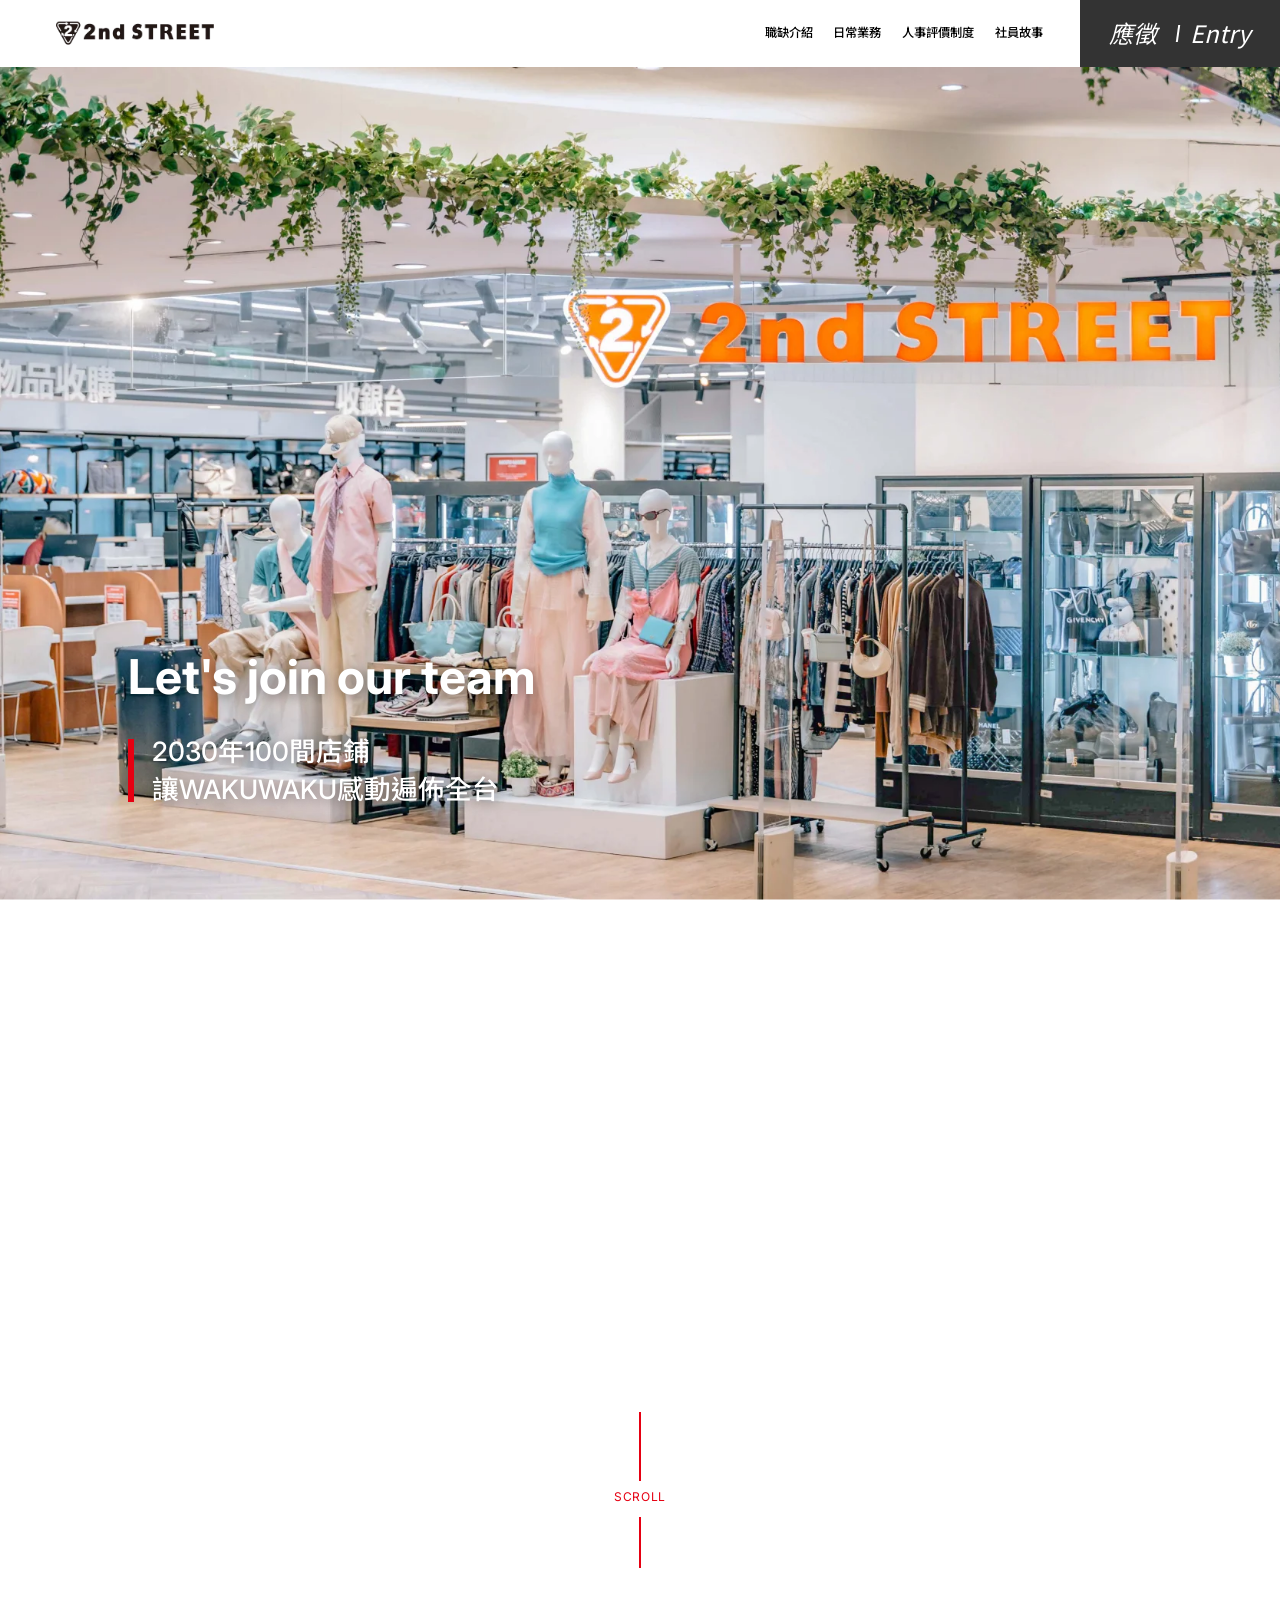
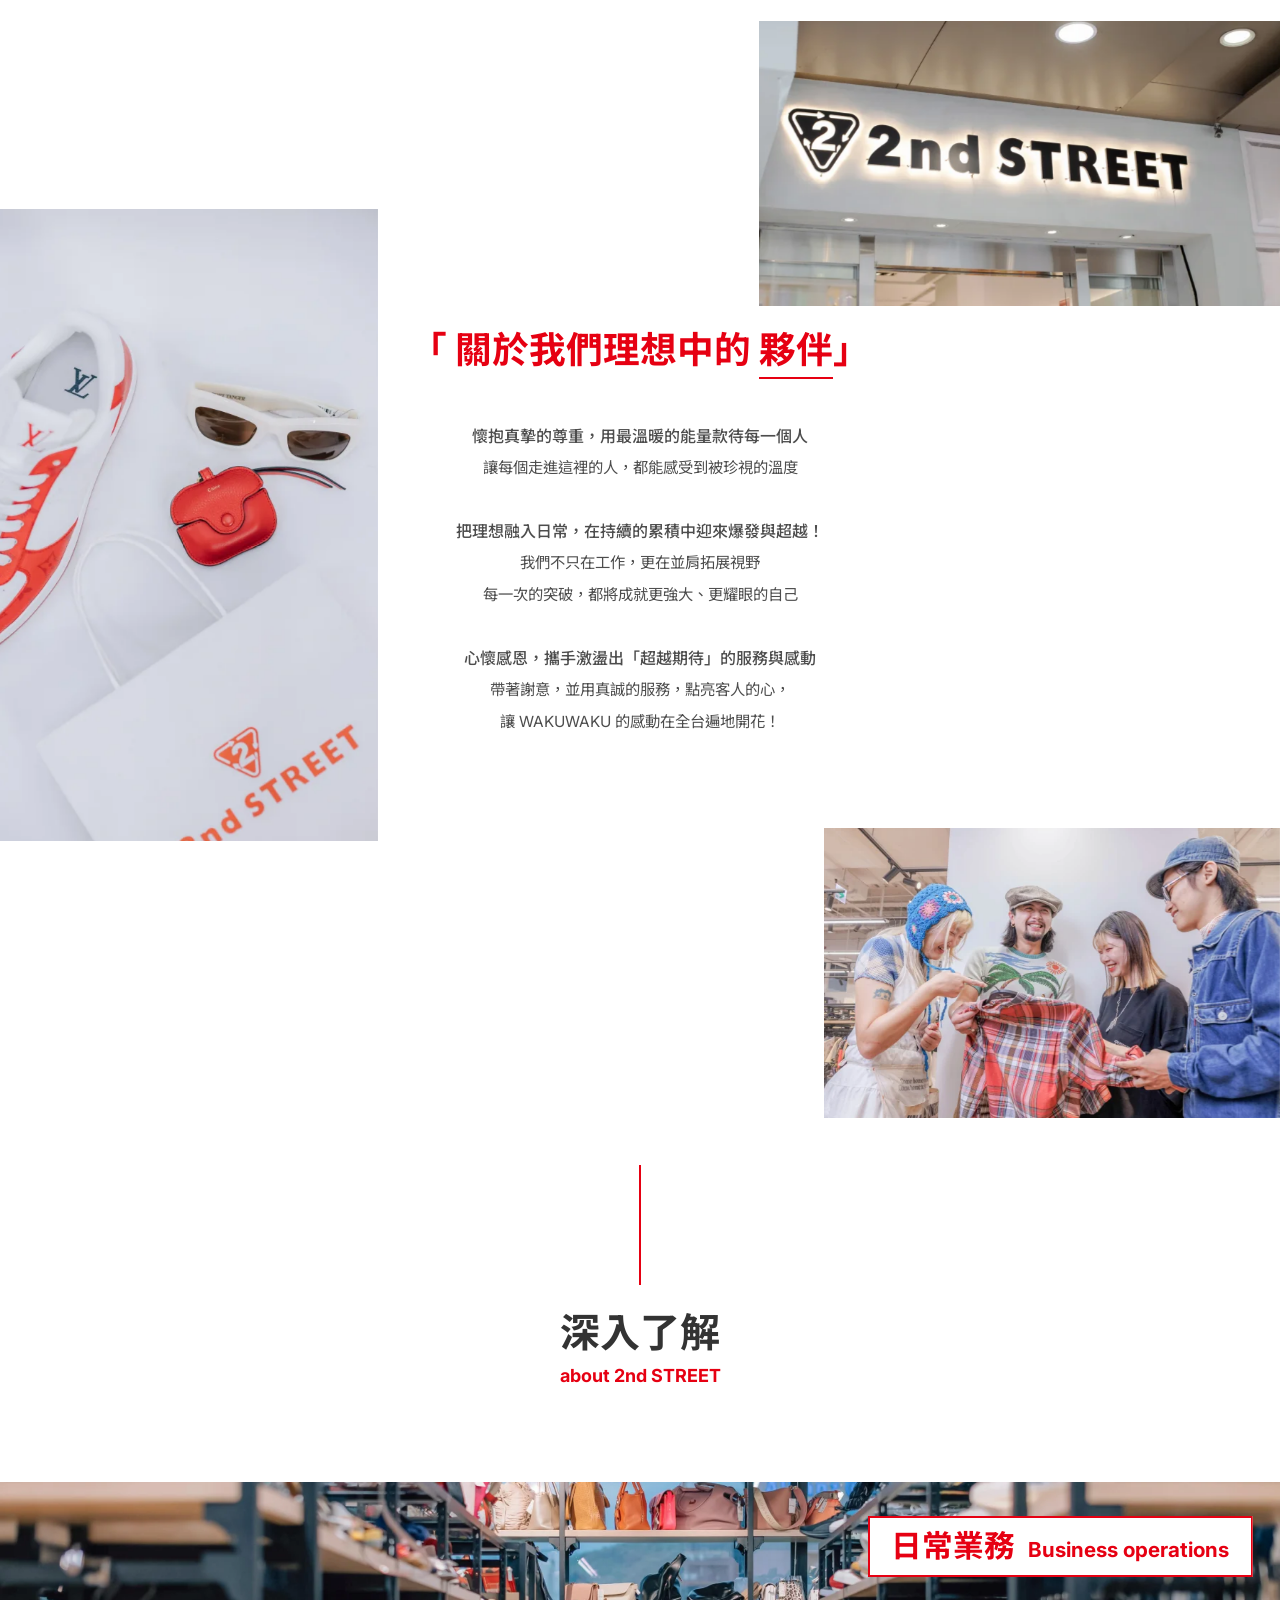
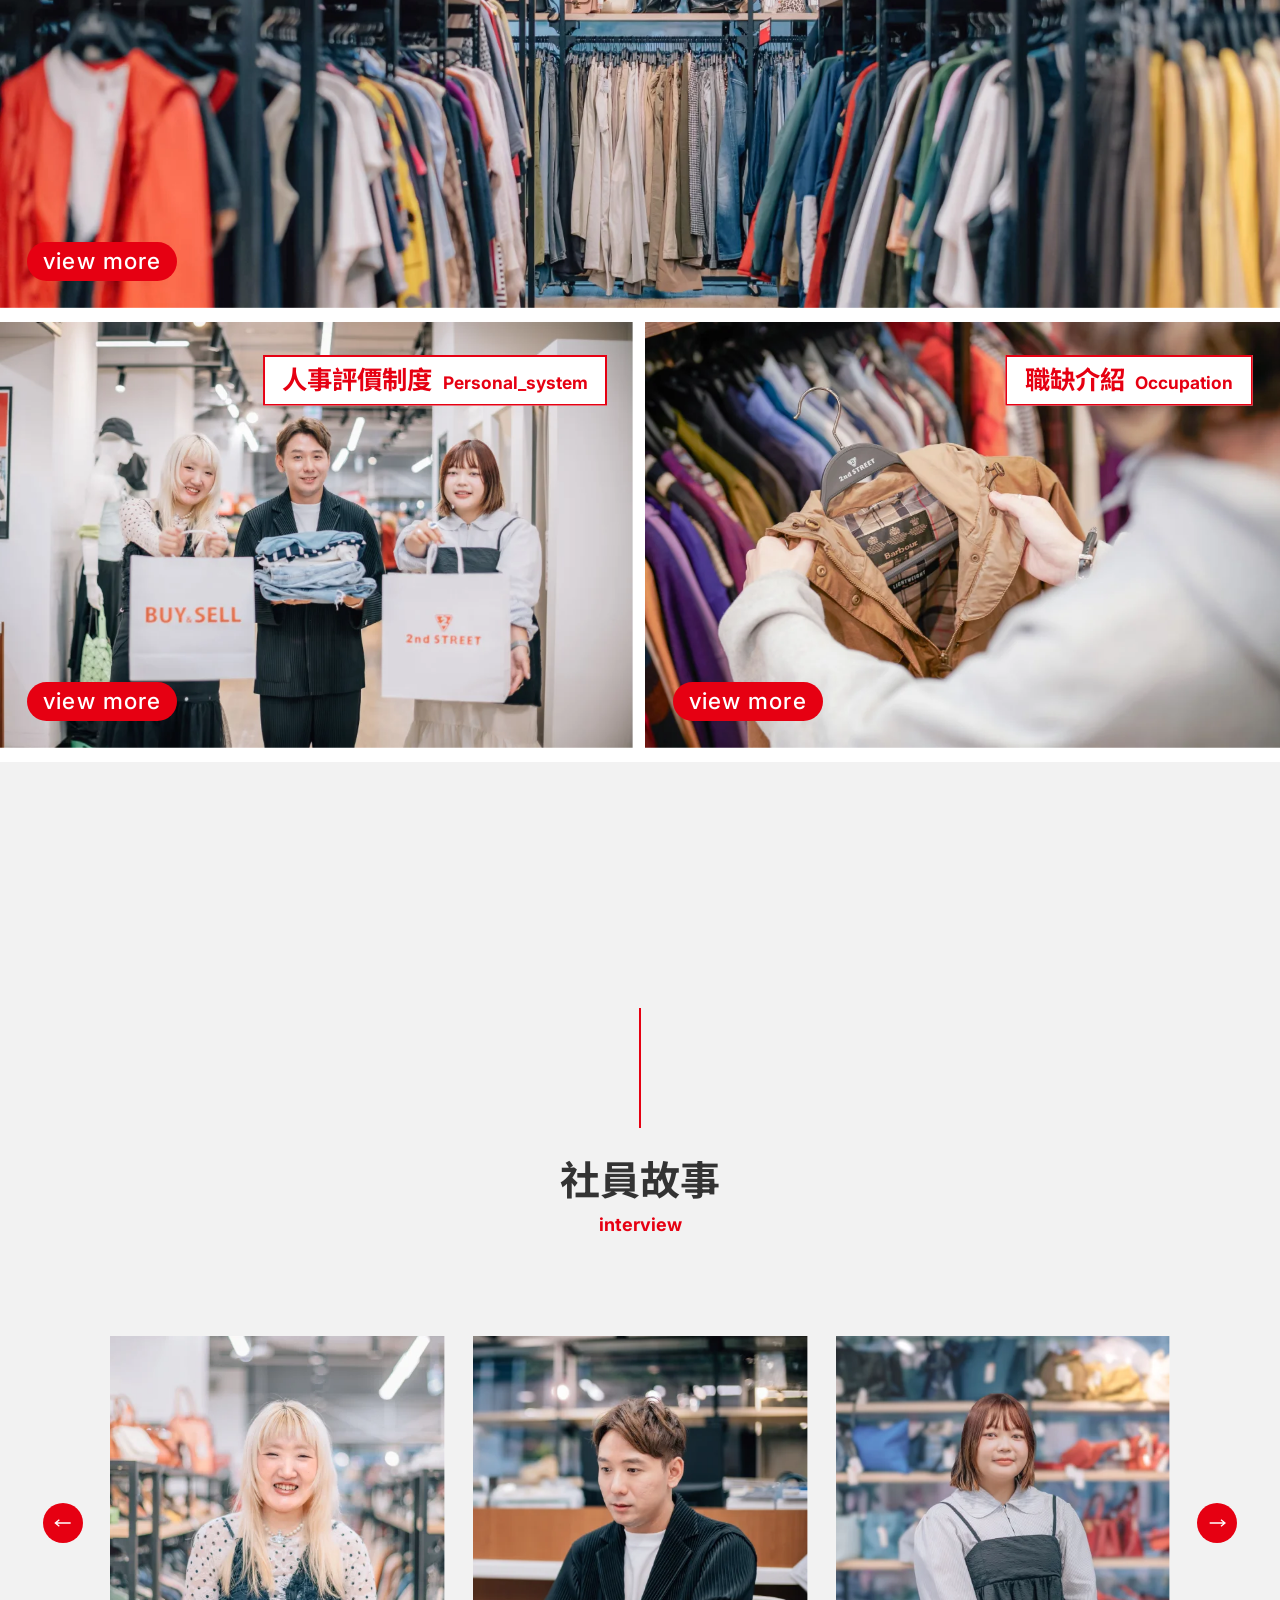
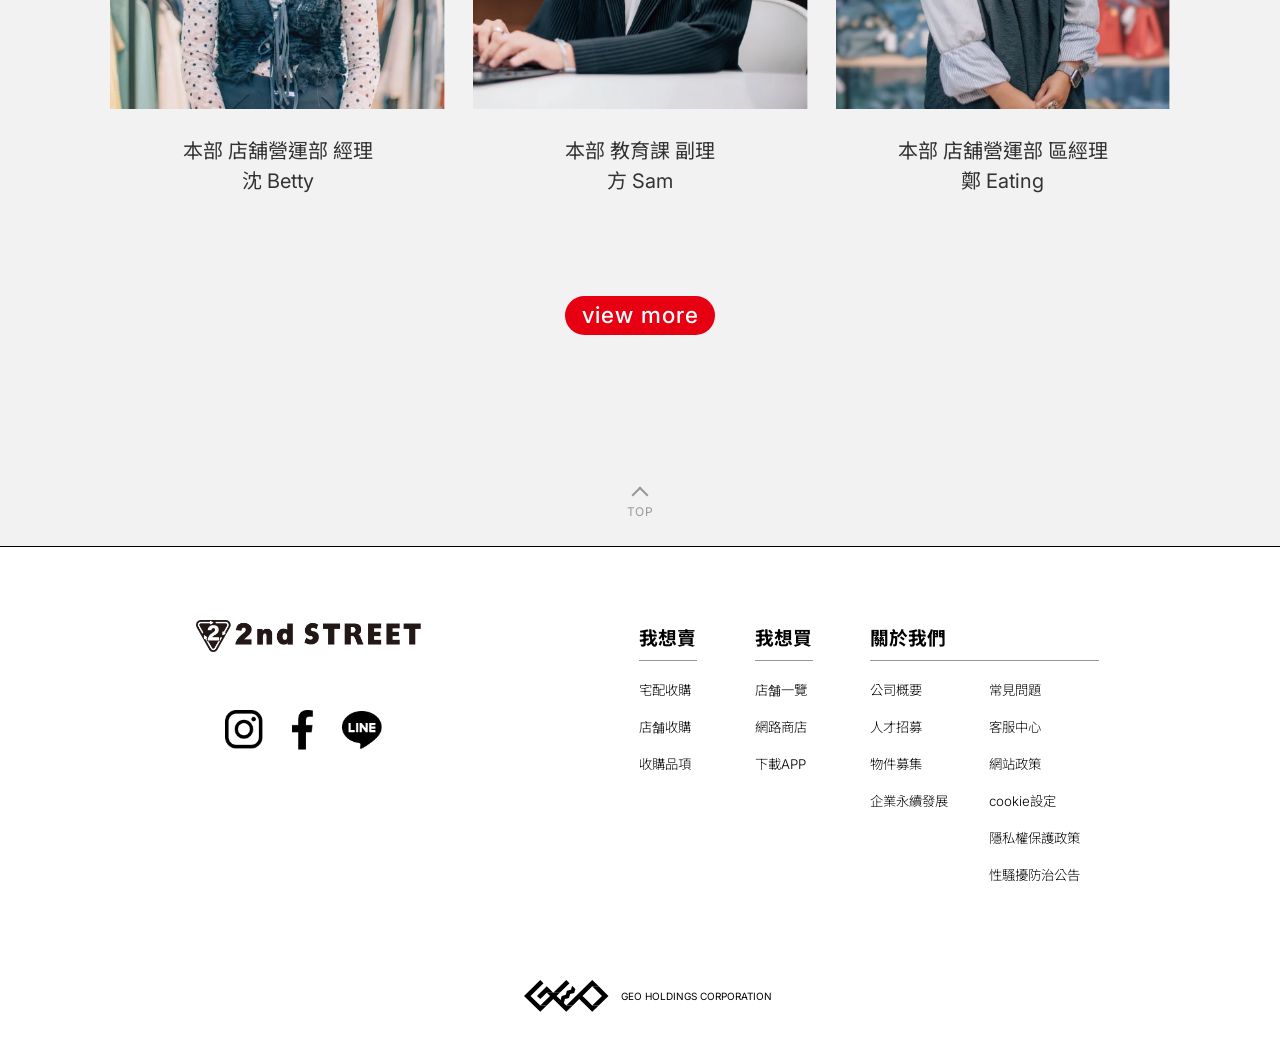
==== commit 1d997680: "refactor: 首頁 hero 文字改用 daily-vision 架構 移除 .hero-overlay 自訂結構與樣式，改為與 daily-work 相同的 daily-vision 區塊（f" ====
--- a/index.html
+++ b/index.html
@@ -83,15 +83,6 @@
                     </div>
                 </div>
 
-                <!-- 文案疊層（桌機版顯示） -->
-                <div class="hero-overlay">
-                    <p class="hero-overlay__title">Let's join our team</p>
-                    <div class="hero-overlay__tagline">
-                        <p>2030年100間店鋪</p>
-                        <p>讓WAKUWAKU感動遍佈全台</p>
-                    </div>
-                </div>
-
                 <!-- 左右箭頭 -->
                 <button class="hero-arrow hero-arrow--prev" aria-label="上一張">
                     <svg width="24" height="24" viewBox="0 0 24 24" fill="none">
@@ -117,6 +108,17 @@
             <span class="scroll-text">SCROLL</span>
             <div class="scroll-line"></div>
         </div>
+
+        <!-- Vision Statement（沿用 daily-vision 架構；桌機由 JS 移入 hero 釘選容器，行動版隱藏） -->
+        <section class="daily-vision daily-vision--index">
+            <div class="container fade-in-up">
+                <h2 class="daily-vision__title">Let's join our team</h2>
+                <p class="daily-vision__subtitle">
+                    2030年100間店鋪<br>
+                    讓WAKUWAKU感動遍佈全台
+                </p>
+            </div>
+        </section>
 
         <!-- Recruitment Highlight -->
         <section class="recruitment-highlight">
--- a/css/style.css
+++ b/css/style.css
@@ -1483,9 +1483,9 @@
     100%  { clip-path: inset(100% 0 0 0); }   /* 等待 1s 後重複 */
 }
 
-/* 首頁 Hero 文案疊層與社員故事 TOP 連結：
+/* 首頁 Hero 文案（沿用 daily-vision 架構）與社員故事 TOP 連結：
    行動版不顯示（維持既有版面），桌機版於 redesign 區塊開啟 */
-.hero-overlay,
+.daily-vision--index,
 .back-to-top {
     display: none;
 }
@@ -1573,6 +1573,19 @@
 .about-collage__image {
     margin: 0;
     width: 100%;
+    overflow: hidden;
+    /* 視差：圖片高度放大係數，捲動時由 JS 於框內上下位移（initCollageParallax） */
+    --plx-scale: 1.08;
+}
+
+/* index3 合照人頭距圖片上緣僅 ~28px，縮小位移量避免裁到頭 */
+.about-collage__image--group {
+    --plx-scale: 1.05;
+}
+
+/* cover 的內部裁切集中到底部（衣物區），頂部人頭不被裁 */
+.about-collage__image--group img {
+    object-position: top;
 }
 
 .about-collage__image img {
@@ -4387,8 +4400,9 @@
 
     .about-collage__image img {
         width: 100%;
-        height: 100%;
+        height: calc(100% * var(--plx-scale, 1));
         object-fit: cover;
+        will-change: transform;
     }
 
     .about-collage__image--shoes {
@@ -4899,53 +4913,57 @@
         aspect-ratio: 1920 / 1095;
     }
 
+    /* ---------- Hero 滿版釘選＋捲動淡出（js initHeroPin，仿 fastretailing/careers） ---------- */
+    /* 區塊高度 = 滿版一屏 + 100vh 釘選捲動距離；slider sticky 原地固定，
+       捲動後段由 JS 淡出。sticky 在 overflow:hidden 祖先內不作用，需改 visible */
+    .hero:has(.hero-slider) {
+        overflow: visible;
+        height: calc(200vh - min(5.2083vw, 100px));
+    }
+
+    .hero-slider {
+        position: sticky;
+        top: min(5.2083vw, 100px);
+        height: calc(100vh - min(5.2083vw, 100px));
+        transition: top 0.3s ease, height 0.3s ease; /* 跟隨 header 收縮 */
+    }
+
+    /* header 收縮時同步貼齊，避免 header 下緣露出空隙 */
+    .header.is-scrolled ~ main .hero-slider {
+        top: min(3.6458vw, 70px);
+        height: calc(100vh - min(3.6458vw, 70px));
+    }
+
+    .hero-slides,
+    .hero-slide {
+        height: 100%;
+    }
+
+    /* 滿版高度由視窗決定，圖片 cover 置中 */
+    .hero-slide .hero-image {
+        height: 100%;
+        aspect-ratio: auto;
+    }
+
     /* 設計稿無左右箭頭與指示點 */
     .hero-arrow,
     .hero-dots {
         display: none;
     }
 
-    /* ---------- Hero 文案疊層 ---------- */
-    /* 設計稿：標題 x196.5、cap y846.5-926（字級 ~110）；
-       紅槓 8x111.5 @x192 y988.5-1100（距 hero 底 137.7）；標語 43/行高 59.5 */
-    .hero-overlay {
-        display: block;
-        position: absolute;
-        left: min(10.2344vw, 196.5px);
-        bottom: min(7.1719vw, 137.7px);
-        z-index: 2;
-        color: #FFFFFF;
-        font-family: "Noto Sans TC", sans-serif; /* 設計稿英文字形為 Noto Sans */
-        text-shadow: var(--hero-text-shadow);
-        pointer-events: none;
-    }
-
-    .hero-overlay__title {
-        margin: 0 0 min(1.0417vw, 20px);
-        font-size: min(5.7292vw, 110px);
-        font-weight: 700;
-        line-height: 1.1;
-        white-space: nowrap;
-    }
-
-    .hero-overlay__tagline {
-        border-left: min(0.4167vw, 8px) solid var(--color-secondary);
-        padding-left: min(1.3281vw, 25.5px);
-    }
-
-    .hero-overlay__tagline p {
-        margin: 0;
-        font-size: min(2.2396vw, 43px);
-        font-weight: 700;
-        line-height: min(3.0990vw, 59.5px);
-    }
-
     /* ---------- SCROLL 指示 ---------- */
     /* 設計稿：紅線(103) 疊在 hero 下緣 y1134-1237 → SCROLL 字 y1258-1276 → 紅線(76) y1300-1376 */
     .hero-indicator {
-        margin-top: calc(-1 * min(5.3646vw, 103px));
+        /* hero 淡出約 50% 時 SCROLL 字樣進入視窗底。
+           SCROLL 字頂 = 收縮後header高 + hero高(2vh−header高) + margin + 紅線與間距，
+           令其進場捲動量 = fadeStart(0.5vh) + 0.5×fade區間(0.45vh)
+           → margin = −0.275vh − (header收縮差 + 紅線 + 間距) ≈ −27.5vh − 4.64vw（1920 內精準） */
+        margin-top: calc(-36.5vh - 4.64vw);
         padding: 0;
         gap: 0;
+        /* 疊在淡出中的 hero 之上，紅色指標清晰可見 */
+        position: relative;
+        z-index: 1;
     }
 
     .hero-indicator::before {
@@ -4978,9 +4996,15 @@
     }
 
     /* ---------- 關於我們理想中的夥伴（拼貼） ---------- */
-    /* 設計稿：容器 1920x1645（y2597-4242）；SCROLL 線底 y1377 → 容器頂留白 1220 */
+    /* 原設計稿留白 1220 是靜態版面的值；hero 改滿版釘選淡出後，
+       縮短留白讓 about 區在 hero 淡出後隨即進場。
+       背景改透明：進場時只有內容上移（仿參考站），淡出後的白色頁面即為背景；
+       z-index 疊在淡出中的 hero 之上，內容不被半透明圖片洗淡 */
     .about-section {
-        padding: min(63.5417vw, 1220px) 0 0;
+        padding: min(4.1667vw, 80px) 0 0;
+        background: transparent;
+        position: relative;
+        z-index: 1;
     }
 
     .about-collage {
@@ -5001,8 +5025,9 @@
 
     .about-collage__image img {
         width: 100%;
-        height: 100%;
+        height: calc(100% * var(--plx-scale, 1));
         object-fit: cover;
+        will-change: transform;
     }
 
     /* 店招圖：右上（x1138.6, w787.6, h427.8，右緣出血由 overflow 裁切） */
@@ -6158,3 +6183,80 @@
         background-size: 100% 100%;
     }
 }
+
+/* ======== Desktop >=1024px: daily-work／evaluation hero 釘選淡出（與首頁同款，js initHeroPin） ======== */
+@media (min-width: 1024px) {
+    /* 區塊高度 = 滿版一屏 + 100vh 釘選捲動距離；sticky 在 overflow:hidden 內不作用 */
+    .hero--daily,
+    .hero--eval {
+        overflow: visible;
+        height: calc(200vh - min(5.2083vw, 100px));
+    }
+
+    .hero--daily > .hero-image,
+    .hero--eval > .hero-image {
+        position: sticky;
+        top: min(5.2083vw, 100px);
+        height: calc(100vh - min(5.2083vw, 100px));
+        aspect-ratio: auto;
+        transition: top 0.3s ease, height 0.3s ease; /* 跟隨 header 收縮 */
+    }
+
+    .header.is-scrolled ~ main .hero--daily > .hero-image,
+    .header.is-scrolled ~ main .hero--eval > .hero-image {
+        top: min(3.6458vw, 70px);
+        height: calc(100vh - min(3.6458vw, 70px));
+    }
+
+    /* 疊字由 JS 移入釘選容器後：貼齊滿版圖左下，與圖片一起固定、淡出
+       （index 的釘選容器是 .hero-slider，daily／eval 是 .hero-image） */
+    .hero-image .daily-vision,
+    .hero-slider .daily-vision,
+    .hero-image .eval-intro {
+        top: auto;
+        bottom: min(7.1719vw, 137.7px);
+        padding-top: 0;
+    }
+
+    /* index 版 vision：桌機開啟（行動版由基底規則隱藏，訊息由紅框標語區呈現）；
+       標題非「開頭，不需要 daily 的負縮排 */
+    .daily-vision--index {
+        display: block;
+    }
+
+    .daily-vision--index .daily-vision__title {
+        text-indent: 0;
+    }
+
+    /* SCROLL 指標：hero 淡出約 50% 時 SCROLL 字樣進入視窗底（同首頁推導；
+       此兩頁紅線 75 + 間距 32 = 107 → 補償 = header收縮差 30 − 107 = −77px ≈ −4.01vw） */
+    .hero--daily + .hero-indicator,
+    .hero--eval + .hero-indicator {
+        margin-top: calc(-27.5vh - 4.01vw);
+        position: relative;
+        z-index: 1;
+    }
+
+    /* 首個內容區塊：縮短靜態設計留白，內容緊接淡出後出現 */
+    .daily-category--first {
+        margin-top: min(4.1667vw, 80px);
+    }
+
+    .eval-part-time .highlight-line {
+        margin-top: min(4.1667vw, 80px);
+    }
+
+    /* 進場動畫（js 掛 .hero-reveal、進視窗加 .is-revealed；三頁共用） */
+    .hero-reveal {
+        opacity: 0;
+        transform: translateY(80px);
+        transition: opacity 0.9s ease-out, transform 0.9s ease-out;
+        position: relative;
+        z-index: 1;
+    }
+
+    .hero-reveal.is-revealed {
+        opacity: 1;
+        transform: translateY(0);
+    }
+}
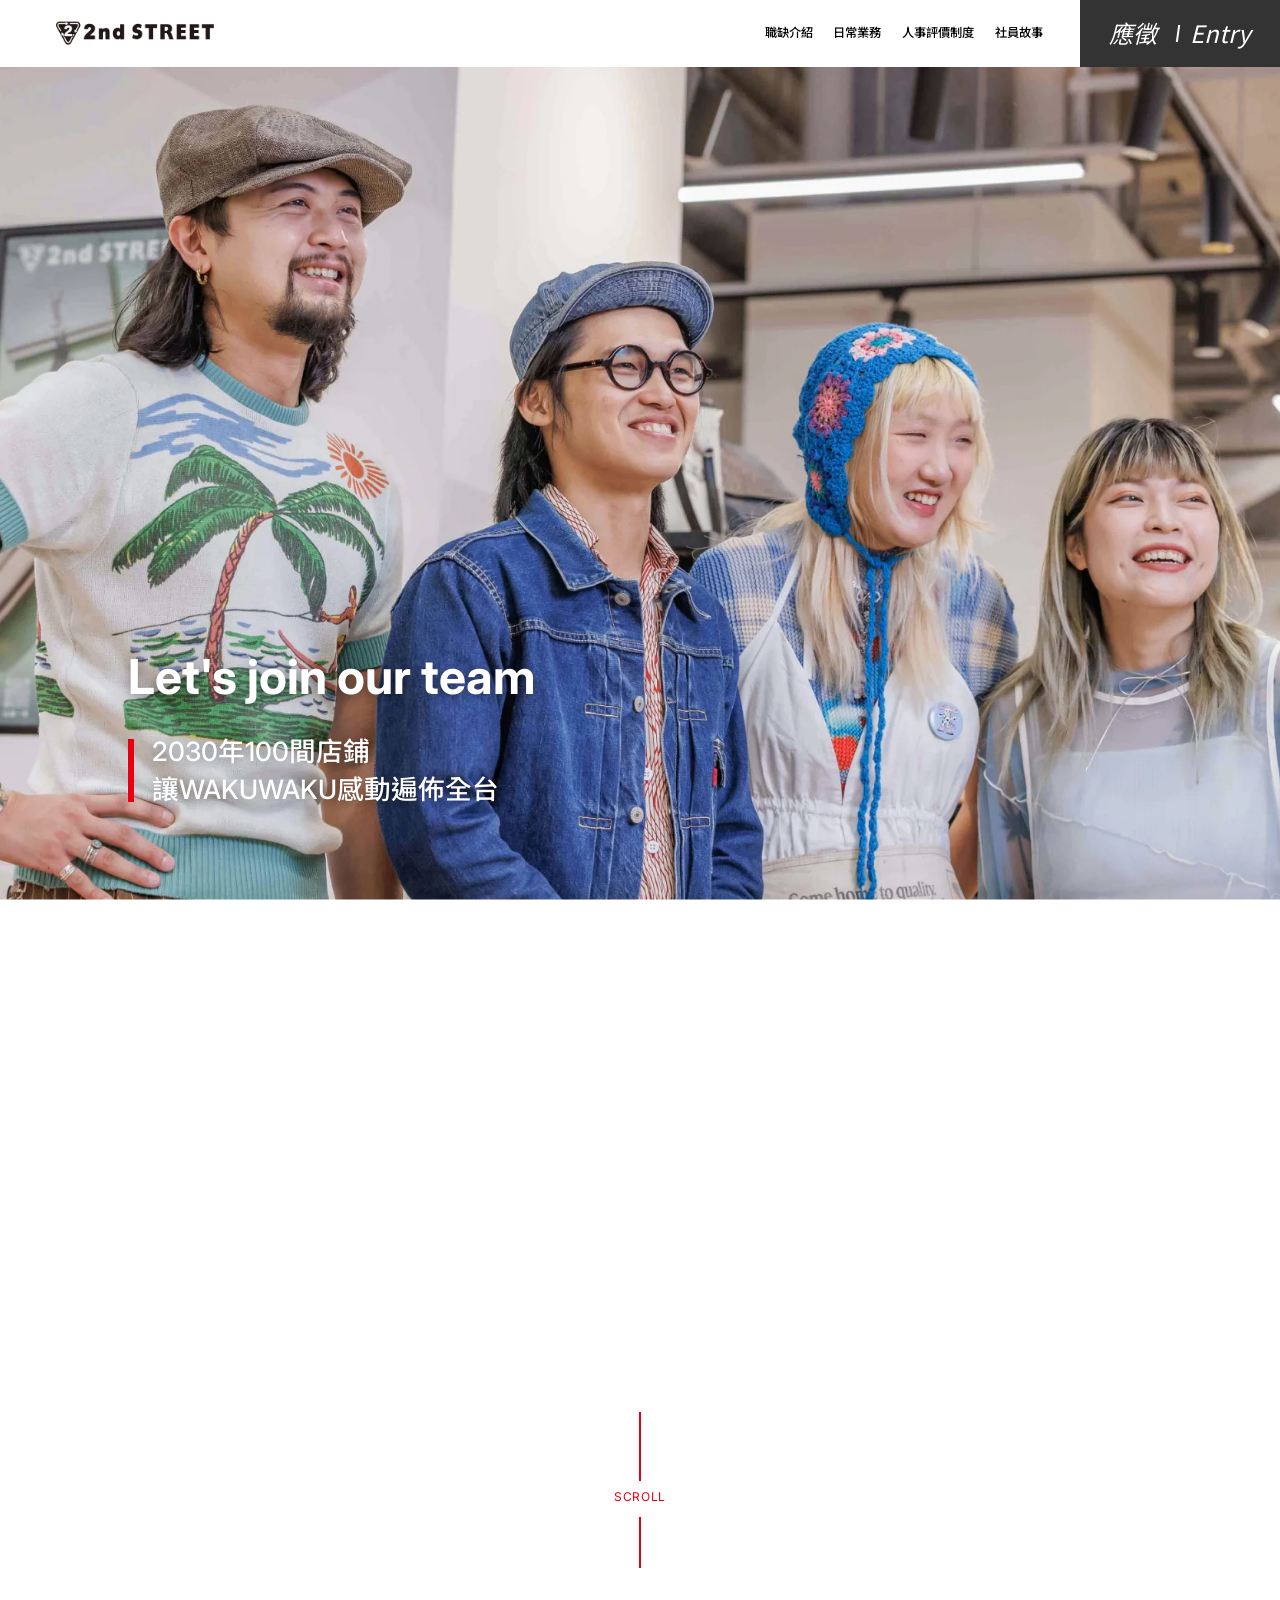
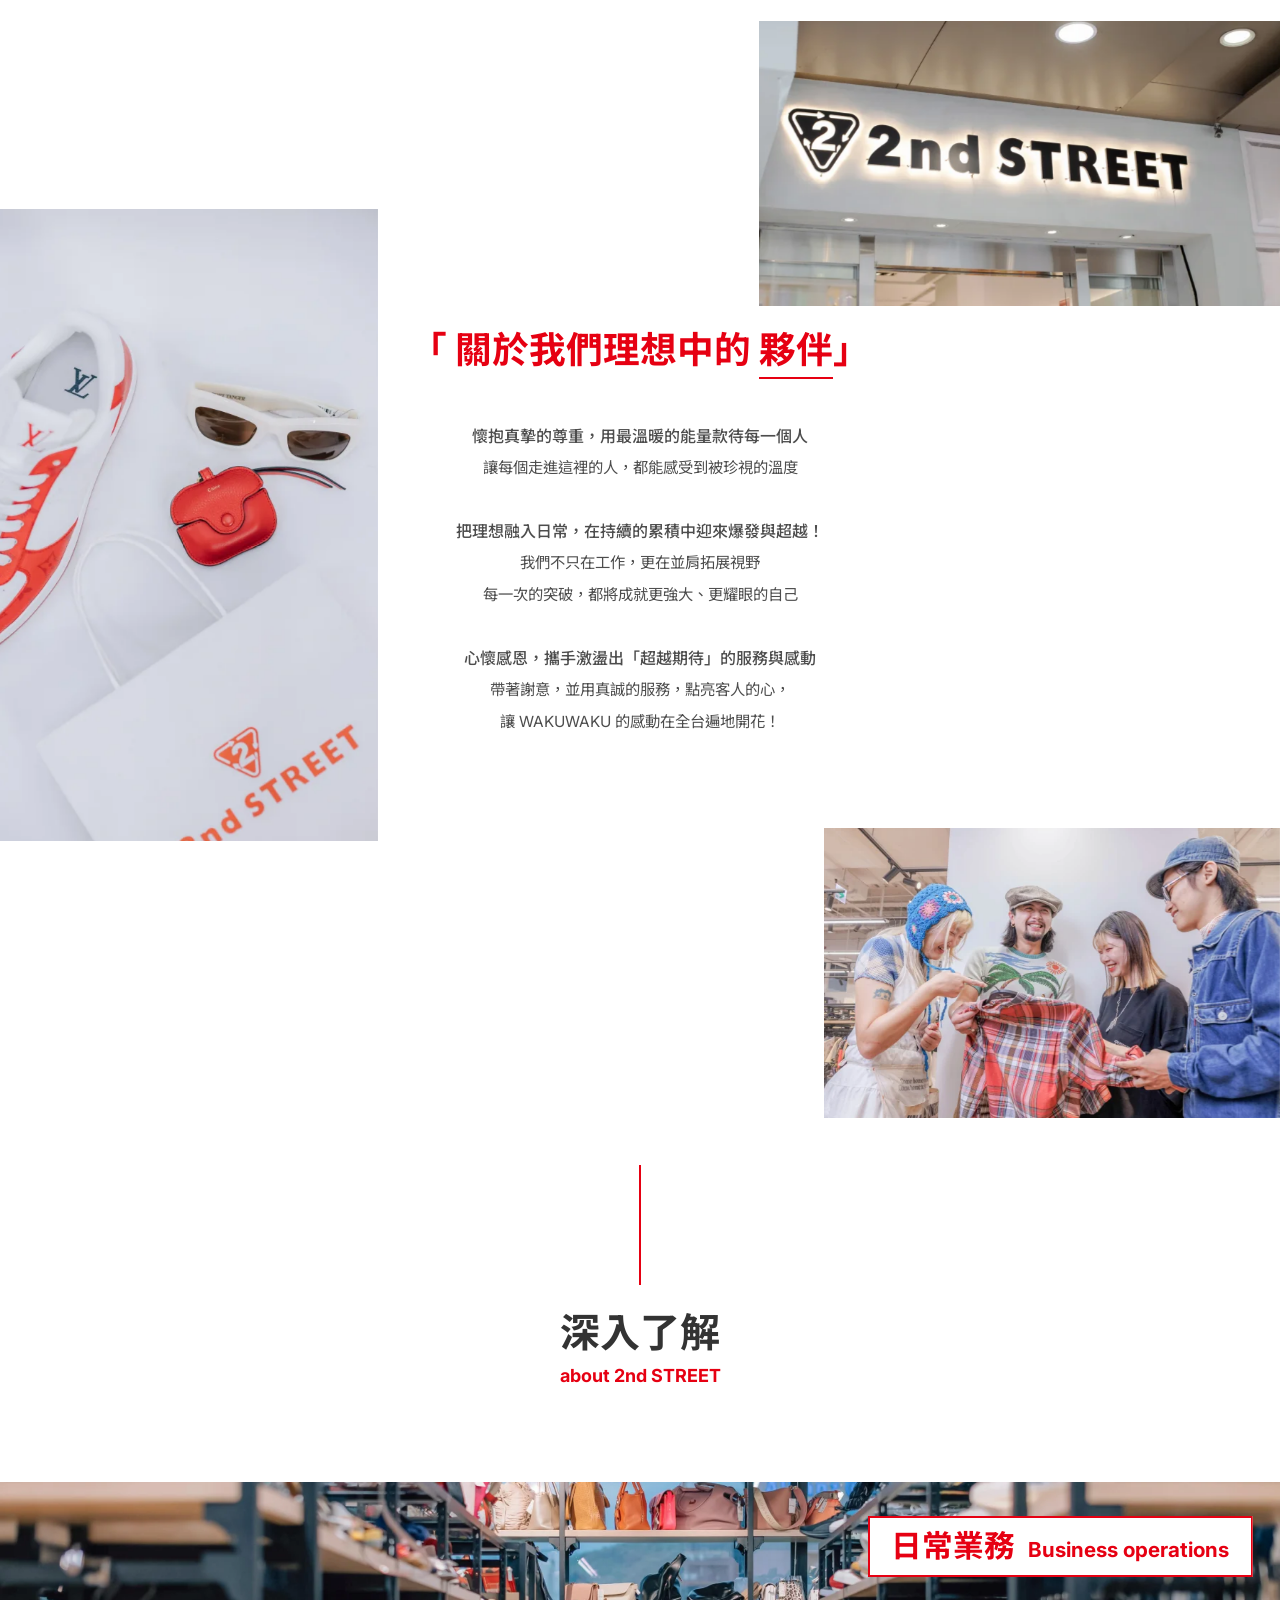
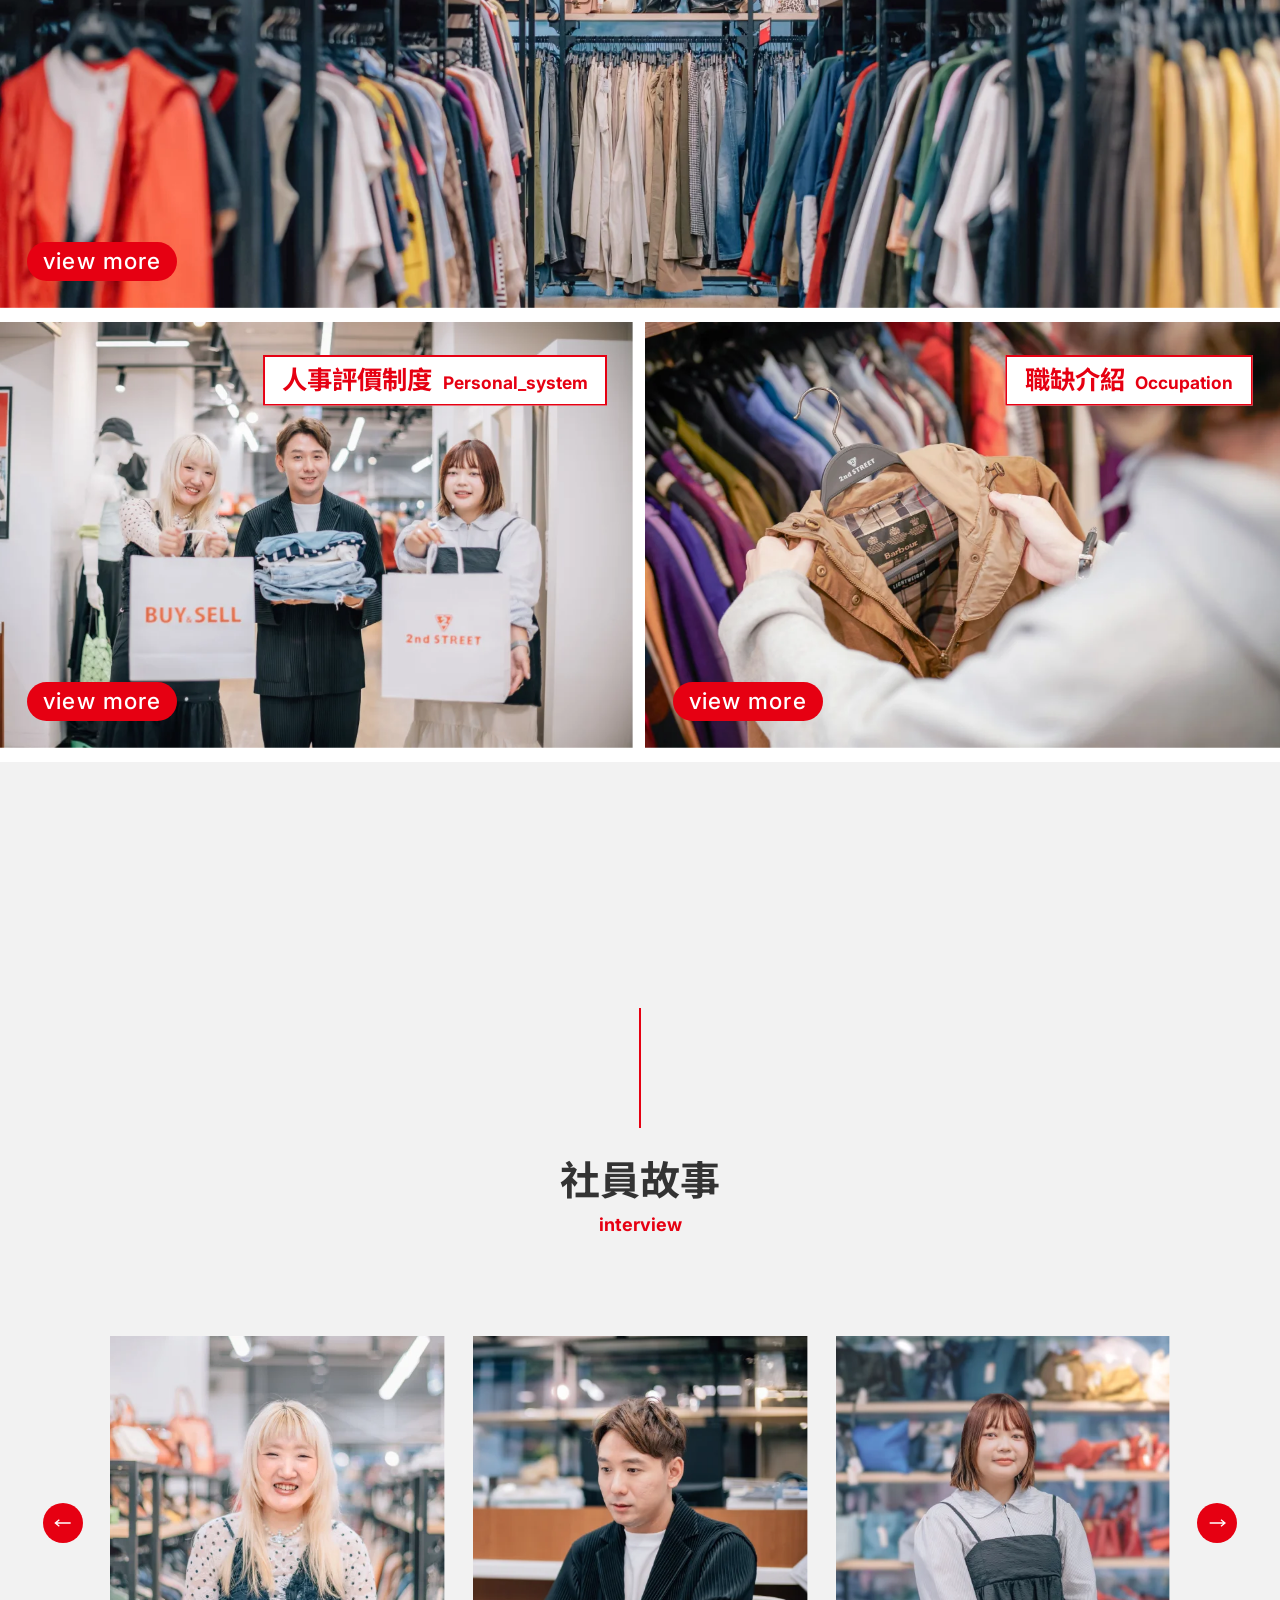
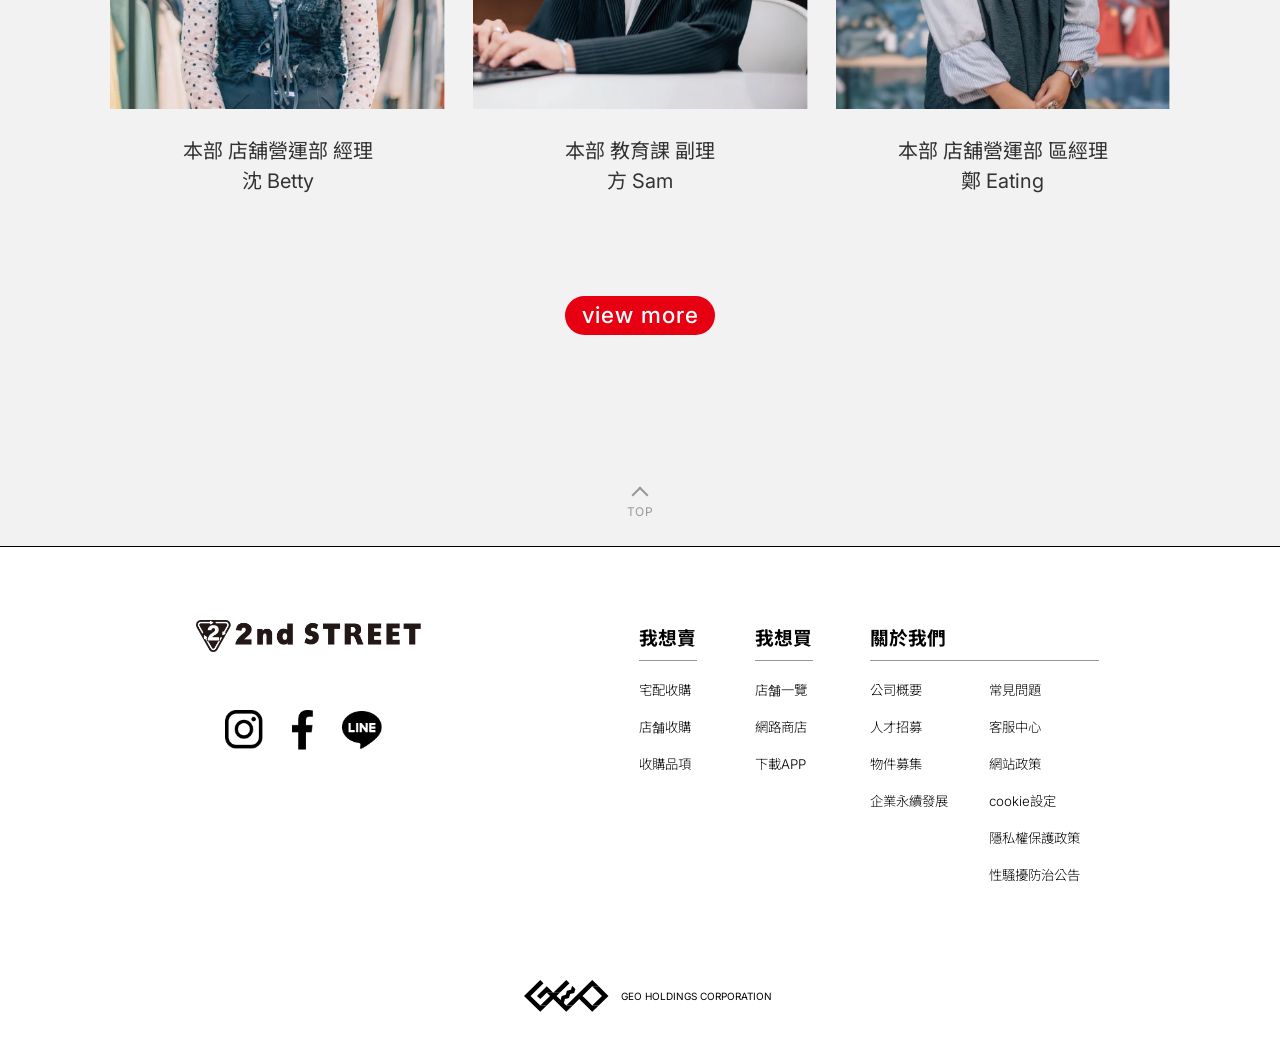
==== commit 818e2d18: "chore: 調整手機版首頁文字" ====
--- a/index.html
+++ b/index.html
@@ -124,11 +124,11 @@
         <section class="recruitment-highlight">
             <div class="container">
                 <div class="highlight-box fade-in-up">
-                    <h2 class="highlight-title">2030年 百店規模</h2>
+                    <h2 class="highlight-title">2030年100間店鋪</h2>
                 </div>
 
                 <div class="highlight-content fade-in-up">
-                    <h3 class="highlight-heading">加入我們，<br class="m-br">讓「WAKUWAKU」的感動<br class="m-br">遍佈全台！</h3>
+                    <h3 class="highlight-heading">讓WAKUWAKU感動<br class="m-br">遍佈全台</h3>
                 </div>
             </div>
             <div class="highlight-divider" aria-hidden="true"></div>
@@ -305,7 +305,19 @@
     </main>
 
     <!-- Footer -->
+    <!-- 行動版：右下常駐 104 應徵按鈕 -->
+    <a href="https://www.104.com.tw/company/1a2x6bl42j" class="entry-fab" target="_blank" rel="noopener noreferrer" aria-label="104 應徵 Entry">
+        <span class="entry-fab__ch">104應徵</span>
+        <span class="entry-fab__en">Entry</span>
+    </a>
+
     <footer class="footer">
+        <!-- 行動版：回到頁面頂端（浮貼在 footer 頂線上方） -->
+        <a href="#" class="page-top-link" aria-label="回到頁面頂端">
+            <span class="page-top-link__arrow" aria-hidden="true"></span>
+            <span>TOP</span>
+        </a>
+
         <div class="container">
             <div class="footer-content">
                 <div class="footer-brand">
--- a/css/style.css
+++ b/css/style.css
@@ -52,6 +52,14 @@
     --font-size-3xl: clamp(32px, 6vw, 56px);
     --font-family-base: "Inter", "Noto Sans TC", -apple-system, BlinkMacSystemFont, "Segoe UI", "Noto Sans JP", sans-serif;
     
+    /* 桌機 hero 標題淡完的捲動量：須與 js initHeroPin 的
+       HEADER_SHRINK_Y + (FADE_DELAY + TITLE_FADE_DISTANCE) × 一屏 一致。
+       副標區塊以此定位，讓副標文字接在標題淡完的那一刻從視窗底出現 */
+    --hero-title-fade-end: calc(120px + 30vh);
+
+    /* 桌機 hero 釘選距離的緩衝（見 .hero--daily / .hero--eval） */
+    --hero-pin-extra: 20vh;
+
     /* Shadows */
     --hero-text-shadow: 0 2px 12px rgba(0, 0, 0, 0.4);
     --shadow-sm: 0 2px 4px rgba(0, 0, 0, 0.1);
@@ -434,6 +442,114 @@
 .btn-outline:hover {
     background: var(--color-secondary);
     color: var(--text-inverse);
+}
+
+/* ========================================
+   行動版：footer 上方 TOP 連結 + 右下常駐 104 應徵鈕
+   （僅 <=1023px；數值為 手機版w700 設計稿 px，body zoom 等比縮放）
+   桌機的 TOP：頁面內有 .back-to-top 的沿用之，沒有的改用這顆（見文末桌機規則）
+   ======================================== */
+.page-top-link,
+.entry-fab {
+    display: none;
+}
+
+/* .page-top-link 以 footer 為定位基準 */
+.footer {
+    position: relative;
+}
+
+@media (max-width: 1023px) {
+
+    /* TOP：浮貼在 footer 頂線上方 58、置中、灰 #999；不佔版面高度，
+       直接落在前一區塊既有的下留白裡（設計稿即為此配置） */
+    .page-top-link {
+        position: absolute;
+        left: 50%;
+        bottom: 100%;
+        transform: translateX(-50%);
+        margin-bottom: 58px;
+        display: flex;
+        flex-direction: column;
+        align-items: center;
+        gap: 13px;
+        color: #999999;
+        font-size: 18px;
+        line-height: 1;
+        letter-spacing: 0.05em;
+    }
+
+    .page-top-link__arrow {
+        width: 12px;
+        height: 12px;
+        border-top: 2px solid currentColor;
+        border-right: 2px solid currentColor;
+        transform: rotate(-45deg);
+    }
+
+    /* 104 應徵：右下常駐紅色圓鈕 130，距右 10、距底 20 */
+    .entry-fab {
+        position: fixed;
+        right: 10px;
+        bottom: 20px;
+        z-index: 990;
+        display: flex;
+        flex-direction: column;
+        align-items: center;
+        justify-content: center;
+        width: 130px;
+        height: 130px;
+        border-radius: 50%;
+        background: var(--color-secondary);
+        color: var(--text-inverse);
+        line-height: 1;
+    }
+
+    .entry-fab__ch {
+        padding-bottom: 6px;
+        border-bottom: 2px solid currentColor;
+        font-size: 22px;
+        font-weight: 700;
+    }
+
+    .entry-fab__en {
+        margin-top: 8px;
+        font-size: 20px;
+        font-style: italic;
+    }
+}
+
+/* 桌機：頁面內沒有 .back-to-top 的頁（職缺介紹／社員故事／各社員故事／招募），
+   改用 footer 頂線上方這顆；視覺沿用 .back-to-top（灰 #999、上箭頭＋TOP） */
+@media (min-width: 1024px) {
+    body:not(:has(main .back-to-top)) .page-top-link {
+        position: absolute;
+        left: 50%;
+        bottom: 100%;
+        transform: translateX(-50%);
+        margin-bottom: min(2.9688vw, 57px);
+        display: flex;
+        flex-direction: column;
+        align-items: center;
+        gap: min(0.4167vw, 8px);
+        color: #999999;
+        font-size: min(0.9375vw, 18px);
+        line-height: 1;
+        letter-spacing: 0.05em;
+        transition: color var(--transition-base);
+    }
+
+    body:not(:has(main .back-to-top)) .page-top-link:hover {
+        color: var(--color-secondary);
+    }
+
+    body:not(:has(main .back-to-top)) .page-top-link__arrow {
+        width: min(0.9375vw, 18px);
+        height: min(0.9375vw, 18px);
+        border-top: 2px solid currentColor;
+        border-right: 2px solid currentColor;
+        transform: rotate(-45deg);
+    }
 }
 
 /* ========================================
@@ -733,6 +849,11 @@
     height: 100%;
 }
 
+/* 首頁／日常業務／人事評價 hero 對齊頂端，避免裁到人物頭部（社員故事 story-hero 不套用） */
+.hero:not(.story-hero) .hero-image img {
+    object-position: top;
+}
+
 /* Hero Slider */
 .hero-slider {
     position: relative;
@@ -1483,7 +1604,7 @@
     100%  { clip-path: inset(100% 0 0 0); }   /* 等待 1s 後重複 */
 }
 
-/* 首頁 Hero 文案（沿用 daily-vision 架構）與社員故事 TOP 連結：
+/* 首頁 Hero 疊字（標題／副標）與社員故事 TOP 連結：
    行動版不顯示（維持既有版面），桌機版於 redesign 區塊開啟 */
 .daily-vision--index,
 .back-to-top {
@@ -2392,8 +2513,16 @@
     margin: 0;
 }
 
-.daily-vision__subtitle {
-    margin: var(--spacing-md) auto 0;
+/* ----------------------------------------
+   Lead Section（願景副標，獨立於標題區塊）
+   ---------------------------------------- */
+.daily-lead {
+    text-align: center;
+    padding: var(--spacing-md) var(--spacing-md) 0;
+}
+
+.daily-lead__text {
+    margin: 0 auto;
     max-width: 900px;
     font-size: var(--font-size-base);
     line-height: 2;
@@ -2401,7 +2530,7 @@
 }
 
 /* 願景與第一個分類之間的紅色垂直分隔線 */
-.daily-vision__divider {
+.daily-lead__divider {
     width: 1px;
     height: 100px;
     margin: var(--spacing-xl) auto 0;
@@ -2543,7 +2672,7 @@
 /* --- Intro (尋找與我們相同頻率的你) --- */
 .eval-intro {
     text-align: center;
-    padding: var(--spacing-2xl) var(--spacing-md) var(--spacing-lg);
+    padding: var(--spacing-2xl) var(--spacing-md) 0;
 }
 
 .eval-intro__heading {
@@ -2554,12 +2683,18 @@
     margin: 0 0 var(--spacing-lg);
 }
 
-.eval-intro__text {
+/* --- Lead (內文，獨立於標題區塊) --- */
+.eval-lead {
+    text-align: center;
+    padding: 0 var(--spacing-md) var(--spacing-lg);
+}
+
+.eval-lead__text {
     max-width: 1400px;
     margin: 0 auto;
 }
 
-.eval-intro__text p {
+.eval-lead__text p {
     font-size: clamp(15px, min(1.5vw, 28.8px), 28px);
     line-height: 2;
     color: var(--color-ink);
@@ -2599,44 +2734,29 @@
     }
 }
 
-/* --- Career track diagram (階梯示意圖 + 標籤) --- */
+/* --- Career track diagram (階梯示意圖 + 標籤) ---
+   三張階梯素材皆為無標籤裁切圖（2x），級別/職稱/年資/引線文字內建；
+   紅色標籤（正職人員／兼職人員）一律以 CSS 疊在左上角，行動版與桌機共用同一組素材。
+   容器上緣＝標籤上緣，padding-top 讓出標籤與圖之間的留白 */
 .eval-track {
     position: relative;
-    width: 100%;
-    max-width: 1920px;
-    margin: 0 auto;
-    container-type: inline-size;
 }
 
 .eval-track__img {
+    display: block;
+    height: auto;
+}
+
+.eval-track__label {
     position: absolute;
-    height: auto;
-}
-
-/* 紅色區塊標籤（店鋪PT／店鋪／本部）：桌機版以 CSS 呈現；
-   行動版圖素材已內建標籤，故預設隱藏、僅於 ≥1024px 顯示 */
-.eval-track__label {
-    display: none;
-}
-
-/* 本部階梯（桌機專用素材）：行動版以合併圖呈現，故預設隱藏 */
-.eval-track .eval-hq__img {
-    display: none;
-}
-
-/* 級別/職稱/年資/引線文字皆已內建於階梯圖素材（2x），不另用 HTML 重疊 */
-
-/* --- Track: 店鋪PT (part-time)；容器上緣＝標籤上緣、下緣＝階梯圖下緣（1920 設計） --- */
-.eval-pt { aspect-ratio: 1920 / 1006; }
-.eval-pt__label { left: 19.93%; top: 0; }
-.eval-pt__img { left: 19.27%; top: 17.30%; width: 62.19%; }
-
-/* --- Track: 店鋪＋本部（單一容器，桌機為兩張裁切圖＋兩個標籤） --- */
-.eval-ft { aspect-ratio: 1920 / 2619.3; }
-.eval-ft__label--store { left: 19.93%; top: 0; }
-.eval-ft__img { left: 21.61%; top: 6.33%; width: 59.90%; }
-.eval-ft__label--hq { left: 19.93%; top: 56.20%; }
-.eval-hq__img { left: 21.41%; top: 62.99%; width: 60.10%; }
+    top: 0;
+    display: inline-block;
+    background: var(--color-secondary);
+    color: var(--text-inverse);
+    font-weight: 700;
+    line-height: 1;
+    white-space: nowrap;
+}
 
 /* --- Caption (single line under a track) --- */
 .eval-caption {
@@ -3605,6 +3725,29 @@
     }
 }
 
+/* ======== Mobile <=1023px: hero 疊字回到常流（daily-work／evaluation 共用） ======== */
+@media (max-width: 1023px) {
+    /* 標題（.hero-copy）與副標於 DOM 位在 hero 與 SCROLL 之間（桌機一個疊在圖上、
+       一個接在圖下方）；行動版改以 flex order 排回 SCROLL 下方，維持既有版面 */
+    main:has(> .hero--daily),
+    main:has(> .hero--eval) {
+        display: flex;
+        flex-direction: column;
+    }
+
+    .hero-copy,
+    .daily-lead,
+    .eval-lead {
+        order: 1;
+    }
+
+    .daily-category,
+    .eval-store,
+    .eval-headquarter {
+        order: 2;
+    }
+}
+
 /* ======== Mobile <=1023px: 日常業務 daily-work ======== */
 @media (max-width: 1023px) {
     /* ---- Hero（滿版 700x433）---- */
@@ -3612,128 +3755,144 @@
         aspect-ratio: 700 / 433;
     }
 
-    /* ---- Scroll Indicator ---- */
-    .hero-indicator {
-        margin: 20px auto 0;
+    /* ---- Scroll Indicator（0803 設計稿：上線 463-521 壓在照片下緣上 → SCROLL → 下線 582-640）----
+       以 .hero--daily ~ 提高權重，避免被其他頁行動版的 .hero-indicator 規則覆蓋 */
+    .hero--daily ~ .hero-indicator {
+        margin: -66px auto 0;
         padding: 0;
-        gap: 15px;
-    }
-
-    .scroll-text {
-        font-size: 16px;
-        letter-spacing: 4px;
-    }
-
-    .scroll-line {
+        gap: 0;
+    }
+
+    .hero--daily ~ .hero-indicator::before {
+        height: 58px;
+        margin-bottom: 28px;
+    }
+
+    .hero--daily ~ .hero-indicator .scroll-text {
+        font-size: 18px;
+        letter-spacing: 1px;
+        line-height: 1;
+        margin-bottom: 16px;
+    }
+
+    .hero--daily ~ .hero-indicator .scroll-line {
         width: 2px;
         height: 58px;
+        margin-top: 0;
     }
 
     /* ---- Vision（願景標語）---- */
     .daily-vision {
-        padding: 107px 25px 0;
+        padding: 105px 25px 0;
     }
 
     .daily-vision__title {
         font-size: 43px;
         font-weight: 700;
-        line-height: 1.5;
-    }
-
-    .daily-vision__subtitle {
+        line-height: 1.56;
+    }
+
+    /* ---- Lead（願景副標）---- */
+    .daily-lead {
+        padding: 46px 25px 0;
+    }
+
+    .daily-lead__text {
         max-width: none;
-        margin-top: 46px;
         font-size: 24px;
         font-weight: 400;
         line-height: 2;
     }
 
-    .daily-vision__divider {
+    .daily-lead__divider {
         width: 2px;
         height: 130px;
         margin-top: 173px;
     }
 
-    /* ---- Category（關於販售 / 收購 / 賣場）---- */
+    /* ---- Category（0803 設計稿：取消大類標題，五列職務等距 88）---- */
     .daily-category {
-        margin-top: 168px;
-    }
-
+        margin-top: 88px;
+    }
+
+    /* 紅色分隔線底 → 首列灰底文字卡 35 */
     .daily-category--first {
-        margin-top: 25px;
-    }
-
+        margin-top: 35px;
+    }
+
+    /* 末段照片底 → footer 頂線 159 */
     .daily-category:last-of-type {
-        padding-bottom: 150px;
+        padding-bottom: 159px;
     }
 
     .daily-category__header {
-        margin-bottom: 62px;
-    }
-
-    .daily-category__title {
-        font-size: 44px;
-        line-height: 1.3;
-        margin: 0 0 6px;
-    }
-
-    .daily-category__subtitle {
-        font-size: var(--font-size-lg);
-        line-height: 1.4;
-        font-weight: 700;
-    }
-
-    /* ---- Job Block（滿版圖 + 置中文字）---- */
+        display: none;
+    }
+
+    /* ---- Job Block（設計稿 2：灰底文字區在上、滿版橫幅照片在下）----
+       DOM 順序是 figure → body，改以 column-reverse 讓文字區排到照片上方 */
     .daily-job {
         max-width: none;
         padding: 0;
+        flex-direction: column-reverse;
     }
 
     .daily-job + .daily-job {
-        margin-top: 46px;
-    }
-
+        margin-top: 88px;
+    }
+
+    /* 照片：滿版 700×325 */
     .daily-job__figure {
-        aspect-ratio: 700 / 573;
-    }
-
-    /* 標籤：置中、貼近圖片下緣 */
+        aspect-ratio: 700 / 325;
+    }
+
+    /* 圖上紅框標籤停用，改用文字區內的 .daily-job__title（同桌機） */
     .daily-job__label {
-        left: 50%;
-        transform: translateX(-50%);
-        bottom: 40px;
-        gap: 14px;
-        padding: 18px 40px;
-        border-width: 2px;
-        white-space: nowrap;
-    }
-
-    .daily-job__label-jp {
-        font-size: 38px;
+        display: none;
+    }
+
+    /* 文字區：灰底、靠左（左留白 120），高 312 */
+    .daily-job__body {
+        margin-top: 0;
+        padding: 50px 60px 30px 120px;
+        background-color: #F2F2F2;
+        text-align: left;
+    }
+
+    /* 職務標題：紅字中文 39 + 英文 25，下方紅底線 */
+    .daily-job__title {
+        display: flex;
+        align-items: baseline;
+        gap: 13px;
+        width: fit-content;
+        margin: 0 0 16px;
+        padding-bottom: 10px;
+        border-bottom: 4px solid var(--color-secondary);
+    }
+
+    .daily-job__title-jp {
+        font-size: 39px;
         font-weight: 700;
         line-height: 1;
-        letter-spacing: 2px;
-    }
-
-    .daily-job__label-en {
-        font-size: 26px;
+        color: var(--color-secondary);
+    }
+
+    .daily-job__title-en {
+        font-size: 25px;
         font-weight: 700;
-    }
-
-    .daily-job__body {
-        margin-top: 49px;
-        padding: 0 25px;
+        line-height: 1;
+        color: var(--color-secondary);
     }
 
     .daily-job__heading {
-        font-size: 36px;
+        font-size: 31px;
         font-weight: 700;
-        line-height: 1.3;
-        margin-bottom: 26px;
+        line-height: 1;
+        margin-bottom: 36px;
     }
 
     .daily-job__desc {
-        font-size: 23px;
+        font-size: 24px;
         font-weight: 400;
         line-height: 2;
     }
@@ -3759,25 +3918,31 @@
         height: 426px; /* 設計稿 hero 700x426，object-fit cover 裁切 */
     }
 
-    /* --- Scroll indicator（hero 正下方） --- */
-    .hero--eval + .hero-indicator {
+    /* --- Scroll indicator（hero 正下方；設計稿 上線 463-521 / SCROLL / 下線 582-640） --- */
+    .hero--eval ~ .hero-indicator {
+        margin-top: -82px;
         gap: 14px;
         padding: 14px 0 0;
     }
 
-    .hero--eval + .hero-indicator .scroll-text {
+    .hero--eval ~ .hero-indicator::before {
+        margin-bottom: 13px;
+    }
+
+    .hero--eval ~ .hero-indicator .scroll-text {
         font-size: 18px;
         letter-spacing: 4px;
     }
 
-    .hero--eval + .hero-indicator .scroll-line {
+    .hero--eval ~ .hero-indicator .scroll-line {
         width: 2px;
         height: 58px;
+        margin-top: 2px;
     }
 
     /* --- Intro（尋找與我們相同頻率的你） --- */
     .eval-intro {
-        padding: 104px 24px 0;
+        padding: 115px 24px 0;
     }
 
     .eval-intro__heading {
@@ -3786,21 +3951,26 @@
         margin: 0 0 48px;
     }
 
-    .eval-intro__text p {
+    /* --- Lead（內文） --- */
+    .eval-lead {
+        padding: 0 24px;
+    }
+
+    .eval-lead__text p {
         font-size: 24px;
         line-height: 2;
         margin: 0;
     }
 
-    /* --- 兼職人員 section --- */
-    .eval-part-time {
+    /* --- 店鋪 section --- */
+    .eval-store {
         padding: 0;
     }
 
-    .eval-part-time .highlight-line {
+    .eval-store .highlight-line {
         width: 2px;
-        height: 130px;
-        margin: 122px auto 24px;
+        height: 136px;
+        margin: 161px auto 26px;
     }
 
     /* --- Section header（中文標題 + 紅色英文副標） --- */
@@ -3809,6 +3979,11 @@
         margin-bottom: 64px;
     }
 
+    /* 本部：標題群到紅標籤留白較大（設計稿 191） */
+    .eval-headquarter .eval-section-header {
+        margin-bottom: 191px;
+    }
+
     .eval-section-header__title {
         font-size: 44px;
     }
@@ -3818,61 +3993,57 @@
         margin-top: 10px;
     }
 
-    /* --- Track 共通：改為流式排版，紅 tag 疊在左上角 --- */
-    .eval-track {
-        aspect-ratio: auto;
-        max-width: none;
-    }
-
-    .eval-track__tag {
-        left: 34px;
-        top: 0;
-        padding: 6px 14px;
-        font-size: 26px;
-    }
-
-    .eval-track__img {
-        position: static;
-        display: block;
-        height: auto;
-    }
-
-    /* 店鋪PT：完整自帶版式的圖，置中 */
-    .eval-pt {
-        aspect-ratio: auto;
-    }
-
-    .eval-pt__img {
-        width: 643px;
-        margin: 0 auto;
-    }
-
-    /* 店鋪＋本部合併圖（含兩段階梯與間距），置中 */
-    .eval-ft {
-        aspect-ratio: auto;
-    }
-
-    .eval-ft__img {
-        width: 643px;
-        margin: 0 auto;
+    /* --- Track 共通：紅標籤疊左上角，階梯圖靠設計稿座標定位 --- */
+    .eval-track__label {
+        left: 35px;
+        padding: 7px 14px;
+        font-size: 24px;
+    }
+
+    .eval-track--store {
+        padding-top: 22px;
+    }
+
+    .eval-track--store .eval-track__img {
+        width: 623px;
+        margin-left: 45px;
+    }
+
+    .eval-track--part {
+        margin-top: 50px;
+        padding-top: 99px;
+    }
+
+    .eval-track--part .eval-track__img {
+        width: 619px;
+        margin-left: 47px;
+    }
+
+    .eval-track--hq {
+        padding-top: 21px;
+    }
+
+    .eval-track--hq .eval-track__img {
+        width: 624px;
+        margin-left: 37px;
     }
 
     /* --- 圖下說明（兼職考核說明） --- */
     .eval-caption {
-        padding: 60px 24px 0;
+        padding: 73px 24px 0;
         margin: 0;
         font-size: 20px;
         line-height: 2.05;
     }
 
-    /* --- 正職人員 section --- */
-    .eval-full-time {
-        padding: 168px 0 0;
-    }
-
-    /* --- 結語（灰字三行） --- */
+    /* --- 本部 section --- */
+    .eval-headquarter {
+        padding: 174px 0 0;
+    }
+
+    /* --- 結語（灰字三行）：下留白讓末行距 footer 頂線 151 --- */
     .eval-closing {
-        padding: 62px 24px 140px;
+        padding: 60px 24px 151px;
     }
 
     .eval-closing p {
@@ -4068,8 +4239,9 @@
     /* ----------------------------------------
        職缺明細卡片 + 頁籤
        ---------------------------------------- */
+    /* 下留白依設計稿：卡片紅框底距 footer 頂線 160 */
     .job-detail {
-        padding: 146px 0 90px;
+        padding: 146px 0 158px;
     }
 
     .job-detail__card {
@@ -4236,8 +4408,9 @@
 
     /* ---- 訪談 Q&A ---- */
     .story-interview {
-        /* 圖片左右留白 52；文字再內縮 42（合計 94） */
-        padding: 84px 52px 120px;
+        /* 圖片左右留白 52；文字再內縮 42（合計 94）
+           下留白讓 TOP 落在設計稿位置（末行距 footer 線 212） */
+        padding: 84px 52px 204px;
     }
 
     /* 間距改由相鄰規則個別控制 */
@@ -5400,13 +5573,13 @@
        Hero 捲動指示（設計：紅線 75px 疊在照片上 + SCROLL + 紅線 76px）
        群組上緣在 hero 圖底上方 97px（與 evaluation 同款）
        ---------------------------------------- */
-    .hero--daily + .hero-indicator {
+    .hero--daily ~ .hero-indicator {
         margin-top: calc(-1 * min(5.05vw, 97px));
         padding: 0;
         gap: 0;
     }
 
-    .hero--daily + .hero-indicator::before {
+    .hero--daily ~ .hero-indicator::before {
         content: '';
         width: 2px;
         height: min(3.9vw, 75px);
@@ -5414,33 +5587,24 @@
         margin-bottom: min(1.66vw, 32px);
     }
 
-    .hero--daily + .hero-indicator .scroll-line {
+    .hero--daily ~ .hero-indicator .scroll-line {
         width: 2px;
         height: min(3.96vw, 76px);
         margin-top: min(0.79vw, 15px);
     }
 
     /* ----------------------------------------
-       Vision（「Reuse也很讚呢!從服務達人到經營專家」）：
-       白字疊於 hero 圖左下，絕對定位錨定 main 頂端（＝hero 上緣），不佔常流空間；
-       標題 fs72 粗體一行、副標 fs42 兩行＋左側紅色豎線
+       Vision（「Reuse也很讚呢!從服務達人到經營專家」）／Lead（副標）：
+       白字疊於 hero 圖左下（定位由 .hero-copy 負責），標題 fs72 粗體一行、
+       副標 fs40 兩行＋左側紅色豎線
        ---------------------------------------- */
-    main:has(> .hero--daily) {
-        position: relative;
-    }
-
     .daily-vision {
-        position: absolute;
-        top: 0;
-        left: 0;
-        width: 100%;
-        z-index: 2;
         text-align: left;
-        padding: min(36.875vw, 708px) min(2.5vw, 48px) 0 min(10vw, 192px);
-        text-shadow: var(--hero-text-shadow);
-    }
-
-    .daily-vision .container {
+        padding: min(36.875vw, 708px) 0 0;
+    }
+
+    .daily-vision .container,
+    .daily-lead .container {
         width: 100%;
         max-width: none;
         margin: 0;
@@ -5457,19 +5621,38 @@
         text-indent: -0.5em;
     }
 
-    .daily-vision__subtitle {
+    /* 副標移出 hero 圖片，改為圖下方常流內容：深色字、左緣對齊標題 */
+    .daily-lead {
+        position: relative;
+        z-index: 1;
+        /* 常流起點在 hero 區塊底（200vh），上拉到「標題淡完時，垂直置中的副標文字
+           剛好從視窗底出現」。min(3.3854vw, 65px) = 半個收縮後 header + header 收縮差；
+           末項 = 半個文字高（2 行 × 40 × 1.85 = 148），行數變動時需一併調整 */
+        margin-top: calc(var(--hero-title-fade-end) - 150vh + min(3.3854vw, 65px) + min(3.8542vw, 74px) - var(--hero-pin-extra));
+        /* 撐滿一屏、文字垂直置中：區塊在淡出起點進場，文字則等升到畫面中段才現身，
+           此時 hero 已淡完，文字落在白底上（同參考站 fastretailing/careers 作法） */
+        /* 扣掉收縮後的 sticky header，置中以「header 以下的可視區」為準 */
+        min-height: calc(100vh - min(3.6458vw, 70px));
+        display: flex;
+        flex-direction: column;
+        justify-content: center;
+        padding: 0 min(2.5vw, 48px) 0 min(10vw, 192px);
+        text-align: left;
+    }
+
+    .daily-lead__text {
         position: relative;
         max-width: none;
         margin: 0;
         padding-left: min(1.875vw, 36px);
         font-size: min(2.0833vw, 40px);
         font-weight: 500;
-        line-height: 1.43;
-        color: var(--text-inverse);
+        line-height: 1.85;
+        color: #4D4D4D;
     }
 
     /* 副標左側紅色豎線 */
-    .daily-vision__subtitle::before {
+    .daily-lead__text::before {
         content: '';
         position: absolute;
         left: 0;
@@ -5480,60 +5663,46 @@
     }
 
     /* 常流中的紅色分隔線改由 .daily-category--first::before 呈現 */
-    .daily-vision__divider {
+    .daily-lead__divider {
         display: none;
     }
 
     /* ----------------------------------------
-       Category（關於販售 / 關於收購 / 關於賣場）
-       中文 60px 黑 + 英文 26px 紅粗體置中；
-       首區塊：SCROLL 群組底 → 紅色垂直分隔線 935，線高 179、線底 → 標題 47
-       其後區塊：上一列圖底 → 標題約 400
+       Category（0803 設計稿：桌機取消「關於販售／收購／賣場」大類標題，
+       五列職務改為等距（102）的單一清單；標題僅行動版保留）
+       首區塊：SCROLL 群組底 → 紅色垂直分隔線 195，線高 181、線底 → 首列圖 44
        ---------------------------------------- */
     .daily-category {
-        margin-top: min(19.8vw, 380px);
-    }
-
-    .daily-category--first {
-        margin-top: min(48.68vw, 935px);
+        margin-top: min(5.3125vw, 102px);
     }
 
     .daily-category--first::before {
         content: '';
         display: block;
         width: 2px;
-        height: min(9.32vw, 179px);
-        margin: 0 auto min(1.4583vw, 28px);
+        height: min(9.4271vw, 181px);
+        margin: 0 auto min(2.2917vw, 44px);
         background-color: var(--color-secondary);
     }
 
+    /* 末列圖底 → footer 頂線 336（190 + TOP 44 + 102） */
     .daily-category:last-of-type {
-        padding-bottom: min(5vw, 96px);
+        padding-bottom: min(5.3125vw, 102px);
+    }
+
+    .daily-category:last-of-type .back-to-top {
+        margin-top: min(9.8958vw, 190px);
     }
 
     .daily-category__header {
-        margin-bottom: min(5.73vw, 110px);
-    }
-
-    .daily-category__title {
-        font-size: min(3.125vw, 60px);
-        font-weight: 700;
-        color: #1A1A1A;
-        margin: 0;
-    }
-
-    .daily-category__subtitle {
-        font-size: min(1.4583vw, 28px);
-        font-weight: 700;
-        color: var(--color-secondary);
+        display: none;
     }
 
     /* ----------------------------------------
-       Job 圖文列（灰底文字卡 831 + 照片 916x515，左右邊距 87）
-       預設文左圖右（row-reverse）；--media-left 修飾類為圖左文右
+       Job 圖文列（照片 916x515 靠左 + 灰底文字卡 831，左右邊距 87）
        ---------------------------------------- */
     .daily-job {
-        flex-direction: row-reverse;
+        flex-direction: row;
         align-items: stretch;
         max-width: none;
         margin: 0 min(4.5313vw, 87px);
@@ -5541,17 +5710,8 @@
         background-color: #F2F2F2;
     }
 
-    .daily-job--media-left {
-        flex-direction: row;
-    }
-
     .daily-job + .daily-job {
-        margin-top: min(5.2083vw, 100px);
-    }
-
-    /* 關於賣場：兩列間距較大（設計 159） */
-    .daily-category:last-of-type .daily-job + .daily-job {
-        margin-top: min(8.2813vw, 159px);
+        margin-top: min(5.3125vw, 102px);
     }
 
     .daily-job__figure {
@@ -5572,7 +5732,7 @@
         flex-direction: column;
         justify-content: center;
         margin: 0;
-        padding: 0 min(2.6vw, 50px) 0 min(7.4479vw, 143px);
+        padding: 0 min(2.6vw, 50px) 0 min(7.2917vw, 140px);
         text-align: left;
     }
 
@@ -5626,13 +5786,13 @@
        Hero 捲動指示（設計：紅線 75px 疊在照片上 + SCROLL + 紅線 76px）
        群組上緣在 hero 圖底上方 97px（1920 設計）
        ---------------------------------------- */
-    .hero--eval + .hero-indicator {
+    .hero--eval ~ .hero-indicator {
         margin-top: calc(-1 * min(5.05vw, 97px));
         padding: 0;
         gap: 0;
     }
 
-    .hero--eval + .hero-indicator::before {
+    .hero--eval ~ .hero-indicator::before {
         content: '';
         width: 2px;
         height: min(3.9vw, 75px);
@@ -5640,30 +5800,20 @@
         margin-bottom: min(1.66vw, 32px);
     }
 
-    .hero--eval + .hero-indicator .scroll-line {
+    .hero--eval ~ .hero-indicator .scroll-line {
         width: 2px;
         height: min(3.96vw, 76px);
         margin-top: min(0.79vw, 15px);
     }
 
     /* ----------------------------------------
-       Intro（尋找與我們相同頻率的你）：白字疊於 hero 圖左下，
-       絕對定位錨定 main 頂端（＝hero 上緣），不佔常流空間
-       heading fs72（ink y855@1440x4/3）、內文 4 行 fs42/行距60、左側紅豎線
+       Intro（尋找與我們相同頻率的你）／Lead（內文）：白字疊於 hero 圖左下
+       （定位由 .hero-copy 負責）
+       heading fs72（ink y855@1440x4/3）、內文 3 段 fs42/行距60、左側紅豎線
        ---------------------------------------- */
-    main:has(> .hero--eval) {
-        position: relative;
-    }
-
     .eval-intro {
-        position: absolute;
-        top: 0;
-        left: 0;
-        width: 100%;
-        z-index: 2;
         text-align: left;
-        padding: min(32.6vw, 626px) min(2.5vw, 48px) 0 min(10vw, 192px);
-        text-shadow: var(--hero-text-shadow);
+        padding: min(32.6vw, 626px) 0 0;
     }
 
     .eval-intro__heading {
@@ -5674,7 +5824,26 @@
         margin: 0 0 min(1.8vw, 35px);
     }
 
-    .eval-intro__text {
+    /* 內文移出 hero 圖片，改為圖下方常流內容：深色字、左緣對齊標題 */
+    .eval-lead {
+        position: relative;
+        z-index: 1;
+        /* 常流起點在 hero 區塊底（200vh），上拉到「標題淡完時，垂直置中的副標文字
+           剛好從視窗底出現」。min(3.3854vw, 65px) = 半個收縮後 header + header 收縮差；
+           末項 = 半個文字高（4 行 × 42 × 1.85 = 310.8），行數變動時需一併調整 */
+        margin-top: calc(var(--hero-title-fade-end) - 150vh + min(3.3854vw, 65px) + min(8.0938vw, 155.4px) - var(--hero-pin-extra));
+        /* 撐滿一屏、文字垂直置中：區塊在淡出起點進場，文字則等升到畫面中段才現身，
+           此時 hero 已淡完，文字落在白底上（同參考站 fastretailing/careers 作法） */
+        /* 扣掉收縮後的 sticky header，置中以「header 以下的可視區」為準 */
+        min-height: calc(100vh - min(3.6458vw, 70px));
+        display: flex;
+        flex-direction: column;
+        justify-content: center;
+        padding: 0 min(2.5vw, 48px) 0 min(10vw, 192px);
+        text-align: left;
+    }
+
+    .eval-lead__text {
         position: relative;
         max-width: none;
         margin: 0;
@@ -5682,7 +5851,7 @@
     }
 
     /* 段落左側紅色豎線 */
-    .eval-intro__text::before {
+    .eval-lead__text::before {
         content: '';
         position: absolute;
         left: 0;
@@ -5692,11 +5861,11 @@
         background-color: var(--color-secondary);
     }
 
-    .eval-intro__text p {
+    .eval-lead__text p {
         font-size: min(2.1875vw, 42px);
         font-weight: 500;
-        line-height: 1.43;
-        color: var(--text-inverse);
+        line-height: 1.85;
+        color: var(--color-ink);
         margin: 0;
     }
 
@@ -5706,21 +5875,21 @@
     }
 
     /* ----------------------------------------
-       紅色垂直分隔線（高 179；SCROLL 群組底 → 線頂 997）
+       紅色垂直分隔線（高 181；SCROLL 群組底 → 線頂 257，見文末覆寫）
        ---------------------------------------- */
-    .eval-part-time,
-    .eval-full-time {
+    .eval-store,
+    .eval-headquarter {
         padding: 0;
     }
 
-    .eval-part-time .highlight-line {
+    .eval-store .highlight-line {
         width: 2px;
-        height: min(9.3vw, 179px);
-        margin: min(51.9vw, 997px) auto min(1.9vw, 37px);
+        height: min(9.4271vw, 181px);
+        margin: 0 auto min(2.1354vw, 41px);
     }
 
     /* ----------------------------------------
-       區塊標題（兼職人員／正職人員 fs56 + 紅色英文副標 fs28）
+       區塊標題（店鋪／本部 fs56 + 紅色英文副標 fs28）
        ---------------------------------------- */
     .eval-section-header__title {
         font-size: min(2.9167vw, 56px);
@@ -5736,58 +5905,75 @@
         margin-top: min(0.52vw, 10px);
     }
 
-    .eval-part-time .eval-section-header {
-        margin-bottom: min(16.15vw, 310px);
-    }
-
-    .eval-full-time .eval-section-header {
-        margin-bottom: min(7vw, 134px);
+    .eval-store .eval-section-header {
+        margin-bottom: min(5.3125vw, 102px);
+    }
+
+    .eval-headquarter .eval-section-header {
+        margin-bottom: min(5.0521vw, 97px);
     }
 
     /* ----------------------------------------
-       階梯圖軌道：沿用基底 absolute + aspect-ratio 版式，
-       紅色區塊標籤（店鋪PT／店鋪／本部）以 CSS 呈現（fs48、高 70）
+       階梯圖軌道：紅色標籤（正職人員／兼職人員）fs38、盒 238x70，左緣 365
        ---------------------------------------- */
     .eval-track__label {
-        display: inline-block;
-        position: absolute;
-        padding: min(0.573vw, 11px) min(1.354vw, 26px);
-        background: var(--color-secondary);
-        color: var(--text-inverse);
-        font-size: min(2.5vw, 48px);
-        font-weight: 700;
-        line-height: 1;
-        white-space: nowrap;
-    }
-
-    /* 本部階梯（桌機專用素材）顯示 */
-    .eval-track .eval-hq__img {
-        display: block;
+        left: min(19.0104vw, 365px);
+        padding: min(0.8333vw, 16px) min(2.2396vw, 43px);
+        font-size: min(1.9792vw, 38px);
+    }
+
+    .eval-track--store {
+        padding-top: min(9.4792vw, 182px);
+    }
+
+    .eval-track--store .eval-track__img {
+        width: min(59.8958vw, 1150px);
+        margin-left: min(21.1719vw, 406.5px);
+    }
+
+    .eval-track--part {
+        margin-top: min(18.5156vw, 355.5px);
+        padding-top: min(9.2708vw, 178px);
+    }
+
+    .eval-track--part .eval-track__img {
+        width: min(61.9792vw, 1190px);
+        margin-left: min(19.0104vw, 365px);
+    }
+
+    .eval-track--hq {
+        padding-top: min(10.0781vw, 193.5px);
+    }
+
+    .eval-track--hq .eval-track__img {
+        width: min(60.1042vw, 1154px);
+        margin-left: min(20.9896vw, 403px);
     }
 
     /* ----------------------------------------
        兼職圖下說明（2 行 fs32/行距49）
        ---------------------------------------- */
     .eval-caption {
-        margin: min(7.6vw, 146px) 0 0;
+        margin: min(7.3958vw, 142px) 0 0;
         padding: 0 var(--spacing-md);
         font-size: min(1.6667vw, 32px);
         line-height: 1.55;
     }
 
     /* ----------------------------------------
-       正職人員區塊：說明文字 → 標題間距 428
+       本部區塊：說明文字 → 標題間距 405
        ---------------------------------------- */
-    .eval-full-time {
-        padding-top: min(22.3vw, 428px);
-        padding-bottom: min(2.97vw, 57px);
+    .eval-headquarter {
+        padding-top: min(21.0938vw, 405px);
+        padding-bottom: min(5.3646vw, 103px);
     }
 
     /* ----------------------------------------
        底部說明 3 行（fs32/行距48 灰字）＋ TOP 回頂連結
+       （末行底 → footer 頂線 327 = 180 + TOP 44 + 103）
        ---------------------------------------- */
     .eval-closing {
-        padding: min(7.45vw, 143px) var(--spacing-md) 0;
+        padding: min(21.3021vw, 409px) var(--spacing-md) 0;
     }
 
     .eval-closing p {
@@ -5798,8 +5984,8 @@
     }
 
     /* TOP 樣式沿用首頁 .back-to-top，覆寫上邊距 */
-    .eval-full-time .back-to-top {
-        margin-top: min(23.5vw, 452px);
+    .eval-headquarter .back-to-top {
+        margin-top: min(9.375vw, 180px);
     }
 }
 
@@ -6093,8 +6279,18 @@
         margin-right: min(0.5208vw, 10px);     /* 職稱起點 x330.5（相對盒左 160.5） */
     }
 
-    /* SCROLL：故事頁桌機 24px（依 sam.html 備註；其他頁維持共用 18px） */
+    /* SCROLL：故事頁桌機（設計稿：上紅線(76) 頂 = hero 底 -98 → SCROLL 字 24px → 下紅線(76)）
+       覆寫首頁 hero 淡出用的大負 margin，改為僅上紅線疊入 hero 下緣 */
+    .story-hero + .hero-indicator {
+        margin-top: max(-5.1042vw, -98px);
+    }
+
+    .story-hero + .hero-indicator::before {
+        height: min(3.9583vw, 76px);
+    }
+
     .story-hero + .hero-indicator .scroll-text {
+        margin-top: min(1.875vw, 36px);
         font-size: min(1.25vw, 24px);
         font-weight: 400;
     }
@@ -6109,15 +6305,21 @@
         margin-top: min(5.4167vw, 104px);      /* 圖片/問答塊間距（ink 差 115-117 換算盒距） */
     }
 
-    /* 文字欄 1460 置中（x228.3-1689.7） */
+    /* 文字欄置中。設計稿字體排印實測：半形標點（halt）＋ 0.05em 字距，
+       欄寬 1498 使標題與滿行段落的斷行點對齊設計稿（實測可行區間 1494-1502）。
+       Noto 優先：Inter 拉丁字較寬，會讓含英文的行提早換行。
+       注意：letter-spacing 需宣告在各文字元素上（em 以宣告處字級計算後才繼承） */
     .story-qa {
-        max-width: min(76.0417vw, 1460px);
+        max-width: min(78.0208vw, 1498px);
+        font-family: 'Noto Sans TC', 'Inter', -apple-system, 'system-ui', 'Segoe UI', 'Noto Sans JP', sans-serif;
+        font-feature-settings: 'halt' 1;
     }
 
     .story-qa__label {
         color: var(--color-secondary);
         font-size: min(1.5625vw, 30px);
         font-weight: 500;
+        letter-spacing: 0.05em;
         line-height: 1.2;
         margin-bottom: min(0.6771vw, 13px);    /* label ink 底 1638.7 → 標題 ink 頂 1671.3 */
     }
@@ -6126,6 +6328,7 @@
         color: var(--color-secondary);
         font-size: min(2.8646vw, 55px);
         font-weight: 700;
+        letter-spacing: 0.05em;
         line-height: min(4.0625vw, 78px);      /* 行距 77.7 */
         margin-bottom: min(4.4792vw, 86px);    /* 標題 ink 底 1798 → 內文 ink 頂 1913.3 */
     }
@@ -6134,6 +6337,7 @@
         color: #4D4D4D;
         font-size: min(1.25vw, 24px);
         font-weight: 500;
+        letter-spacing: 0.05em;
         line-height: min(2.5vw, 48px);         /* 行距 ≈ 48 */
     }
 
@@ -6147,7 +6351,8 @@
         background-size: 0% 100%;
         color: inherit;
         font-weight: 700;
-        padding: min(0.1042vw, 2px) min(0.1042vw, 2px);
+        /* 僅上下留 2px：水平 padding 會加寬行寬，使滿行段落多折一行 */
+        padding: min(0.1042vw, 2px) 0;
         -webkit-box-decoration-break: clone;
         box-decoration-break: clone;
         transition: background-size 0.6s ease-out;
@@ -6187,10 +6392,14 @@
 /* ======== Desktop >=1024px: daily-work／evaluation hero 釘選淡出（與首頁同款，js initHeroPin） ======== */
 @media (min-width: 1024px) {
     /* 區塊高度 = 滿版一屏 + 100vh 釘選捲動距離；sticky 在 overflow:hidden 內不作用 */
+    /* 區塊高度 = 滿版一屏 + 100vh 釘選捲動距離 + 緩衝。
+       緩衝是為了讓 sticky 撐到圖片淡完（終點見 js fadeEnd，會隨副標行數／視窗而變）
+       才解除釘選，否則圖片會在還有殘留不透明度時就跟著上移、下方露出白底。
+       副標的 margin-top 會扣掉同一個緩衝，後續常流內容位置不受影響 */
     .hero--daily,
     .hero--eval {
         overflow: visible;
-        height: calc(200vh - min(5.2083vw, 100px));
+        height: calc(200vh - min(5.2083vw, 100px) + var(--hero-pin-extra));
     }
 
     .hero--daily > .hero-image,
@@ -6208,42 +6417,117 @@
         height: calc(100vh - min(3.6458vw, 70px));
     }
 
-    /* 疊字由 JS 移入釘選容器後：貼齊滿版圖左下，與圖片一起固定、淡出
-       （index 的釘選容器是 .hero-slider，daily／eval 是 .hero-image） */
-    .hero-image .daily-vision,
-    .hero-slider .daily-vision,
-    .hero-image .eval-intro {
+    /* 疊字容器（標題＋副標兩區塊）：白字疊於 hero 圖左下，絕對定位錨定 main 頂端
+       （＝hero 上緣），不佔常流空間；上方留白由內部標題區塊的 padding-top 決定 */
+    main:has(> .hero-copy) {
+        position: relative;
+    }
+
+    .hero-copy {
+        position: absolute;
+        top: 0;
+        left: 0;
+        width: 100%;
+        z-index: 2;
+        padding: 0 min(2.5vw, 48px) 0 min(10vw, 192px);
+        text-shadow: var(--hero-text-shadow);
+    }
+
+    /* 由 JS 移入釘選容器後：貼齊滿版圖左下，與圖片一起固定、淡出
+       bottom = 原設計的圖底留白 137.7 + 已移出的副標高度 114.4（2 行 × 40）；
+       副標搬出圖片後兩頁共用同一高度，標題視覺位置才會一致 */
+    .hero--daily .hero-copy,
+    .hero--eval .hero-copy {
+        top: auto;
+        bottom: min(13.1302vw, 252.1px);
+    }
+
+    .hero-image .hero-copy > * {
+        padding-top: 0;
+    }
+
+    /* 副標的出現時機改由捲動位置決定（見各頁 lead 的 margin-top），
+       桌機不再套用 IntersectionObserver 的進場淡入，否則會多壓一段位移與延遲 */
+    .daily-lead .fade-in-up,
+    .eval-lead.fade-in-up {
+        opacity: 1;
+        transform: none;
+        transition: none;
+    }
+
+    /* index 版疊字：桌機開啟（行動版由基底規則隱藏，訊息由紅框標語區呈現）。
+       本頁維持改版前的做法：標題＋副標同一絕對定位區塊，整塊疊在 hero 圖左下，
+       由 JS 移入 .hero-slider 後與圖片一起釘選、分兩段淡出 */
+    .daily-vision--index {
+        display: block;
+        position: absolute;
+        top: 0;
+        left: 0;
+        width: 100%;
+        z-index: 2;
+        padding: min(36.875vw, 708px) min(2.5vw, 48px) 0 min(10vw, 192px);
+        text-shadow: var(--hero-text-shadow);
+    }
+
+    /* 標題非「開頭，不需要 daily 的負縮排 */
+    .daily-vision--index .daily-vision__title {
+        text-indent: 0;
+    }
+
+    .daily-vision--index .daily-vision__subtitle {
+        position: relative;
+        max-width: none;
+        margin: 0;
+        padding-left: min(1.875vw, 36px);
+        font-size: min(2.0833vw, 40px);
+        font-weight: 500;
+        line-height: 1.43;
+        color: var(--text-inverse);
+    }
+
+    /* 副標左側紅色豎線 */
+    .daily-vision--index .daily-vision__subtitle::before {
+        content: '';
+        position: absolute;
+        left: 0;
+        top: min(0.52vw, 10px);
+        bottom: min(0.52vw, 10px);
+        width: min(0.47vw, 9px);
+        background-color: var(--color-secondary);
+    }
+
+    /* 疊字移入釘選容器後貼齊圖左下 */
+    .hero-slider .daily-vision--index {
         top: auto;
         bottom: min(7.1719vw, 137.7px);
         padding-top: 0;
     }
 
-    /* index 版 vision：桌機開啟（行動版由基底規則隱藏，訊息由紅框標語區呈現）；
-       標題非「開頭，不需要 daily 的負縮排 */
-    .daily-vision--index {
-        display: block;
-    }
-
-    .daily-vision--index .daily-vision__title {
-        text-indent: 0;
-    }
-
-    /* SCROLL 指標：hero 淡出約 50% 時 SCROLL 字樣進入視窗底（同首頁推導；
-       此兩頁紅線 75 + 間距 32 = 107 → 補償 = header收縮差 30 − 107 = −77px ≈ −4.01vw） */
-    .hero--daily + .hero-indicator,
-    .hero--eval + .hero-indicator {
-        margin-top: calc(-27.5vh - 4.01vw);
+    /* SCROLL 指標：以負 margin 拉進副標區塊的一屏高度內，與副標共用同一屏，
+       兩者之間留 160 的間距。負值 = 間距 −（區塊底 → 文字底的距離），
+       其中「區塊底 → 文字底」= (100vh − header − 文字高) ÷ 2；
+       min(10.1563vw, 195px) = 間距 160 + 半個收縮後 header 35，末項為半個文字高。
+       副標文字本身仍是區塊內的置中元素，淡出終點（js 以文字中心量測）不受影響 */
+    .hero--daily ~ .hero-indicator {
+        margin-top: calc(min(10.1563vw, 195px) + min(3.8542vw, 74px) - 50vh);
         position: relative;
         z-index: 1;
     }
 
-    /* 首個內容區塊：縮短靜態設計留白，內容緊接淡出後出現 */
+    .hero--eval ~ .hero-indicator {
+        margin-top: calc(min(10.1563vw, 195px) + min(8.0938vw, 155.4px) - 50vh);
+        position: relative;
+        z-index: 1;
+    }
+
+    /* 首個內容區塊：縮短靜態設計留白，內容緊接淡出後出現
+       （0803 設計稿：SCROLL 群組底 → 紅線頂，日常業務 195、人事評價 257） */
     .daily-category--first {
-        margin-top: min(4.1667vw, 80px);
-    }
-
-    .eval-part-time .highlight-line {
-        margin-top: min(4.1667vw, 80px);
+        margin-top: min(10.1563vw, 195px);
+    }
+
+    .eval-store .highlight-line {
+        margin-top: min(13.3854vw, 257px);
     }
 
     /* 進場動畫（js 掛 .hero-reveal、進視窗加 .is-revealed；三頁共用） */
